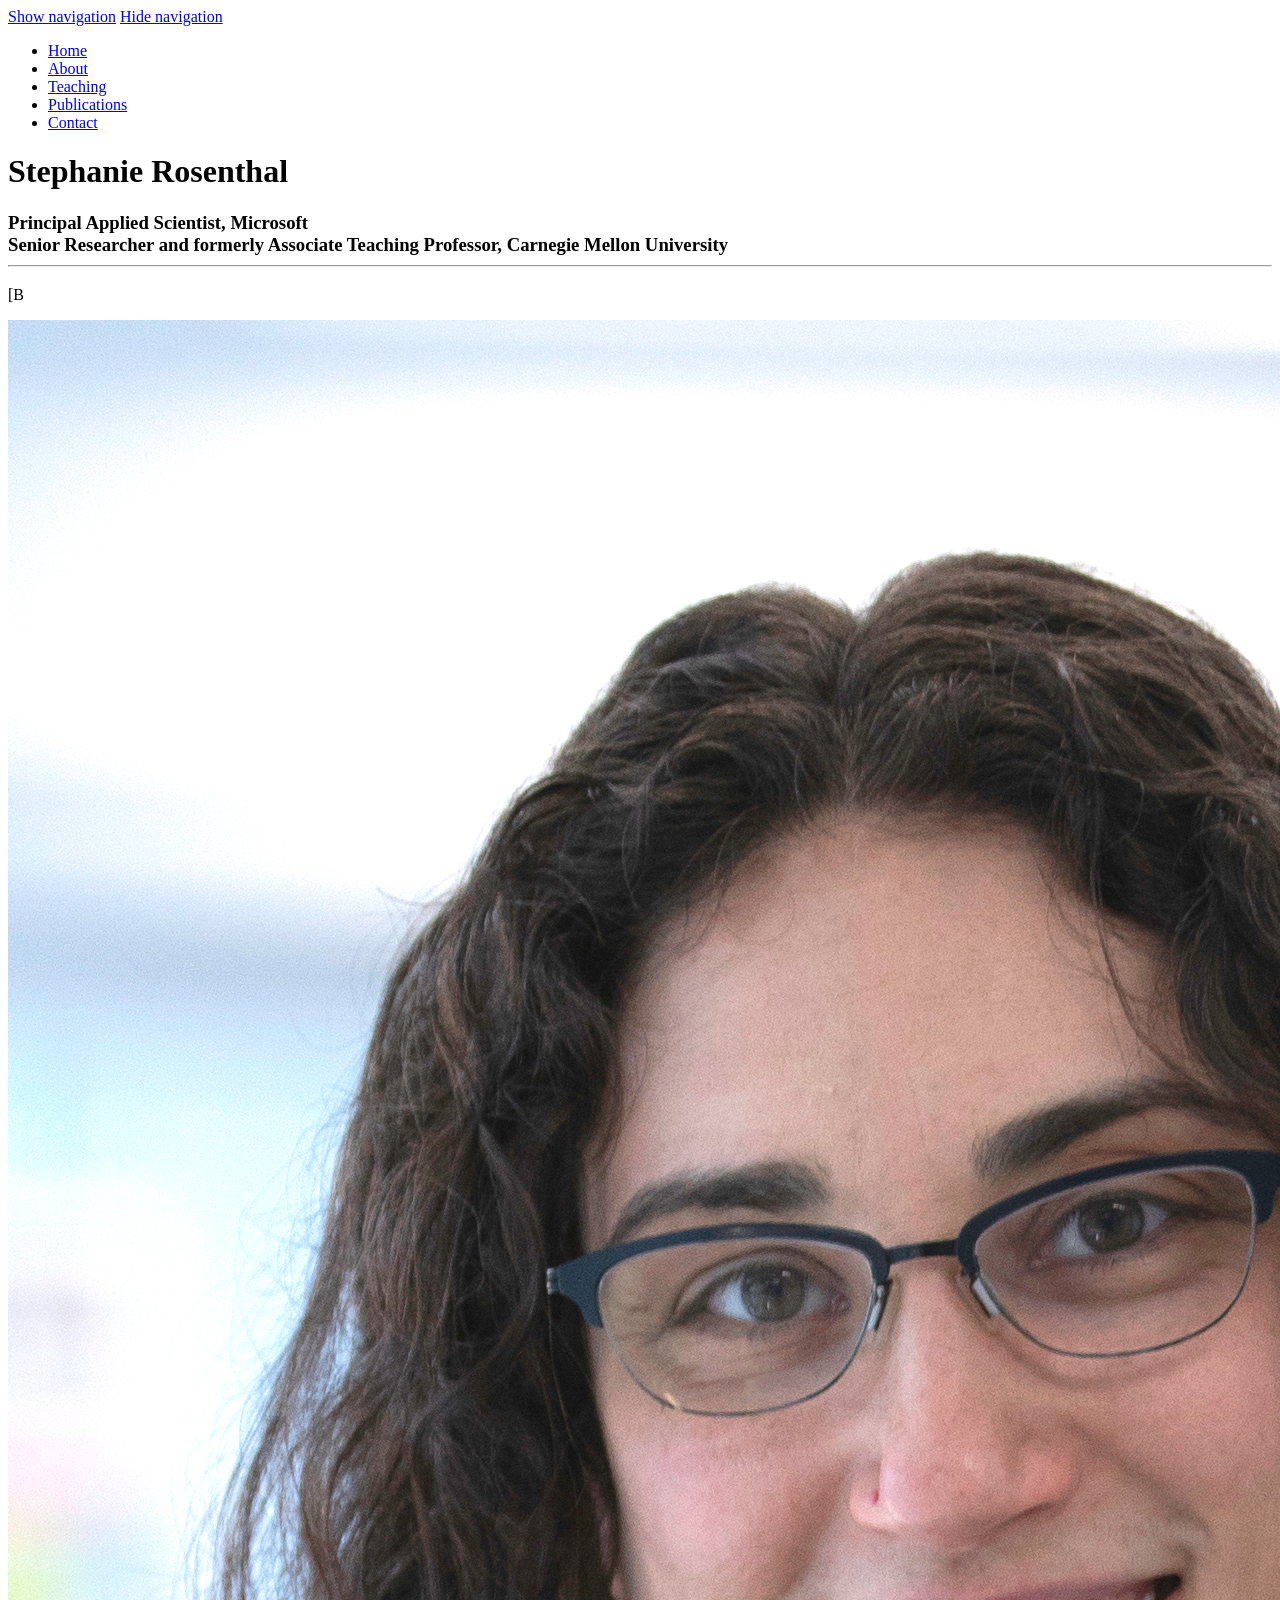
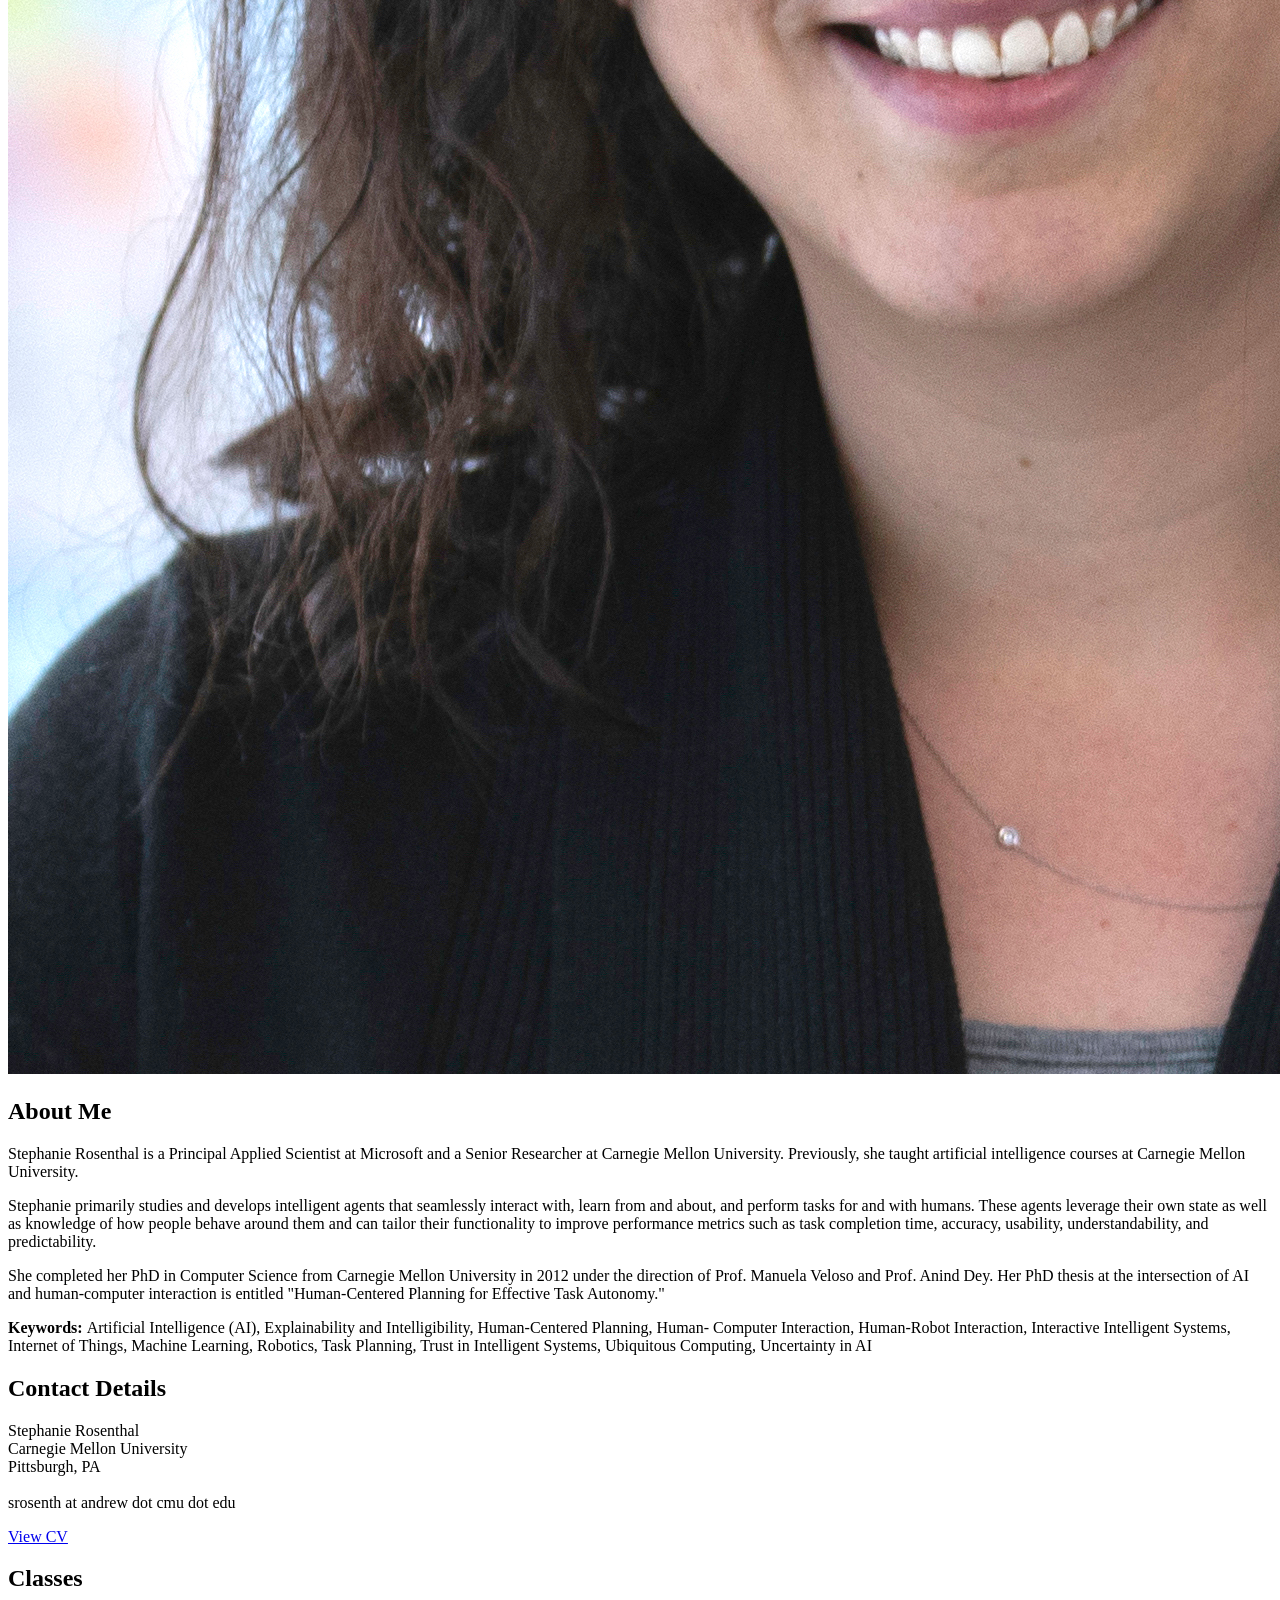
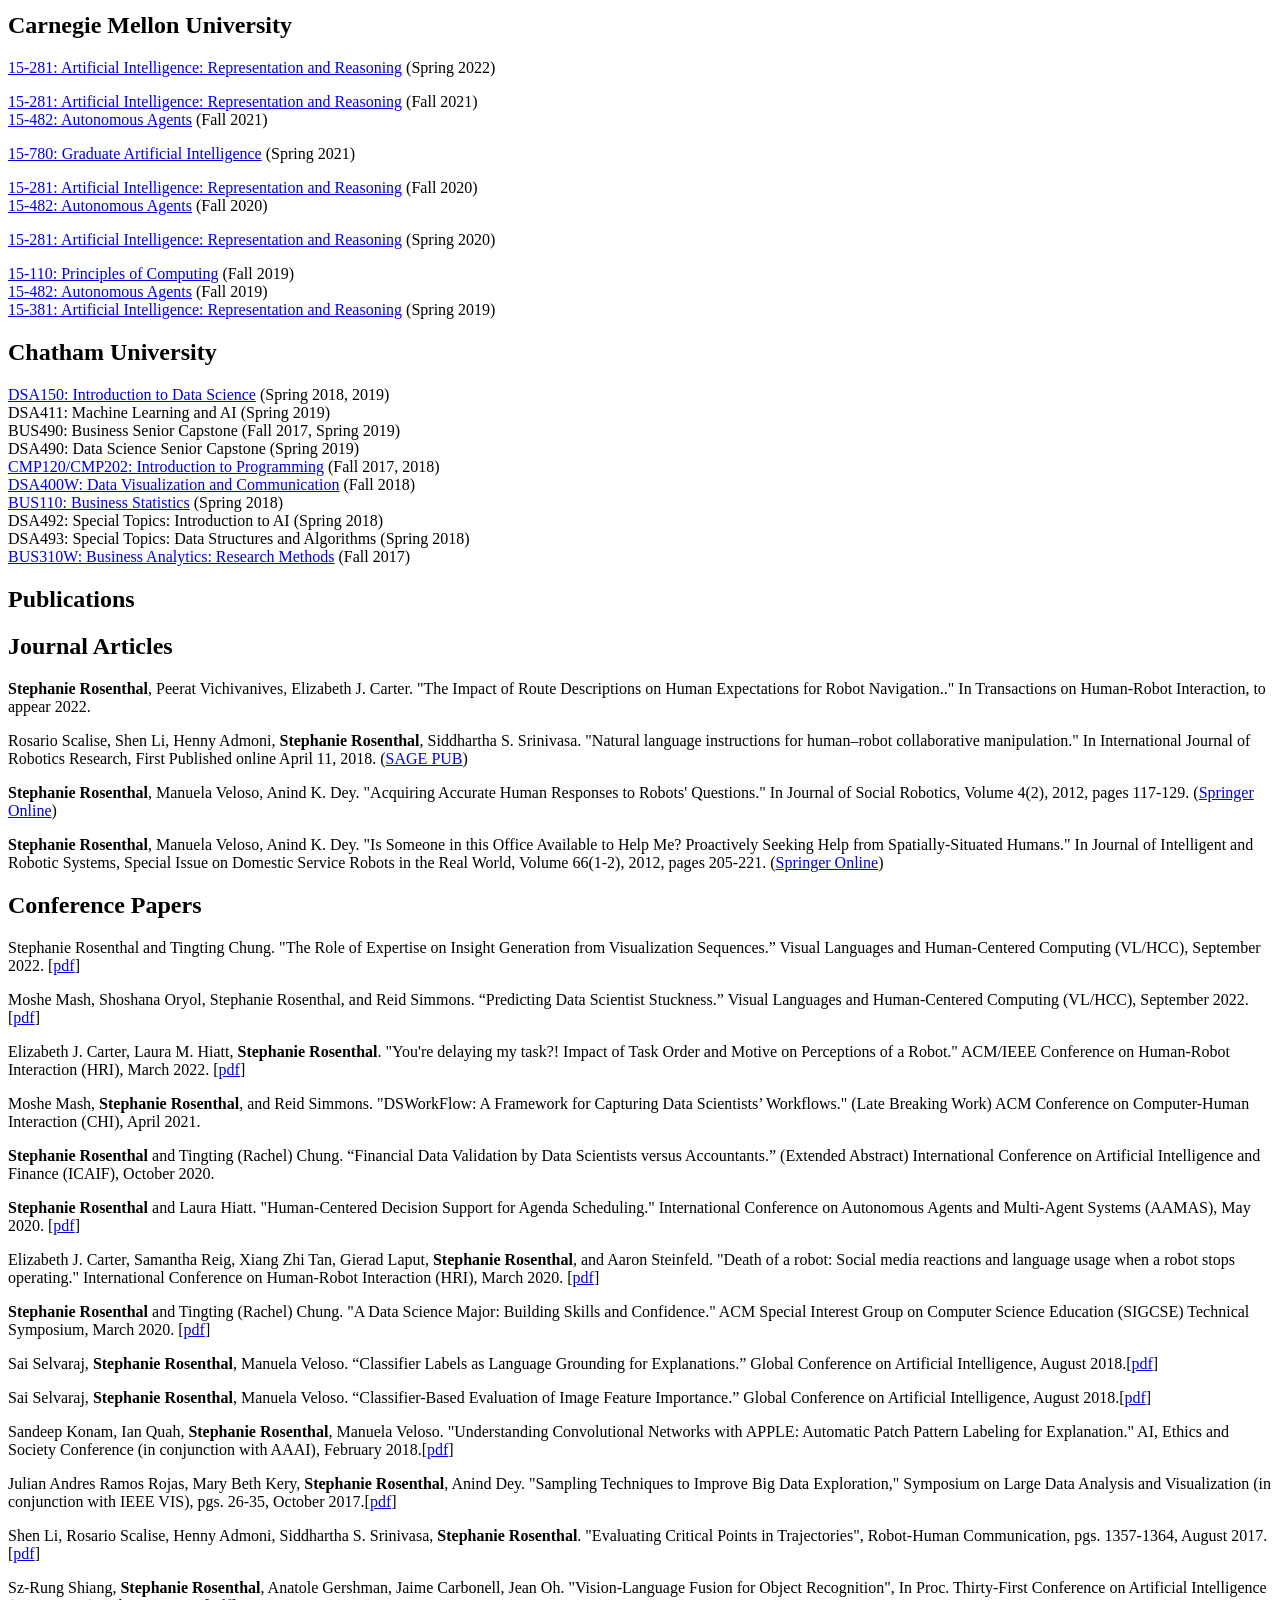
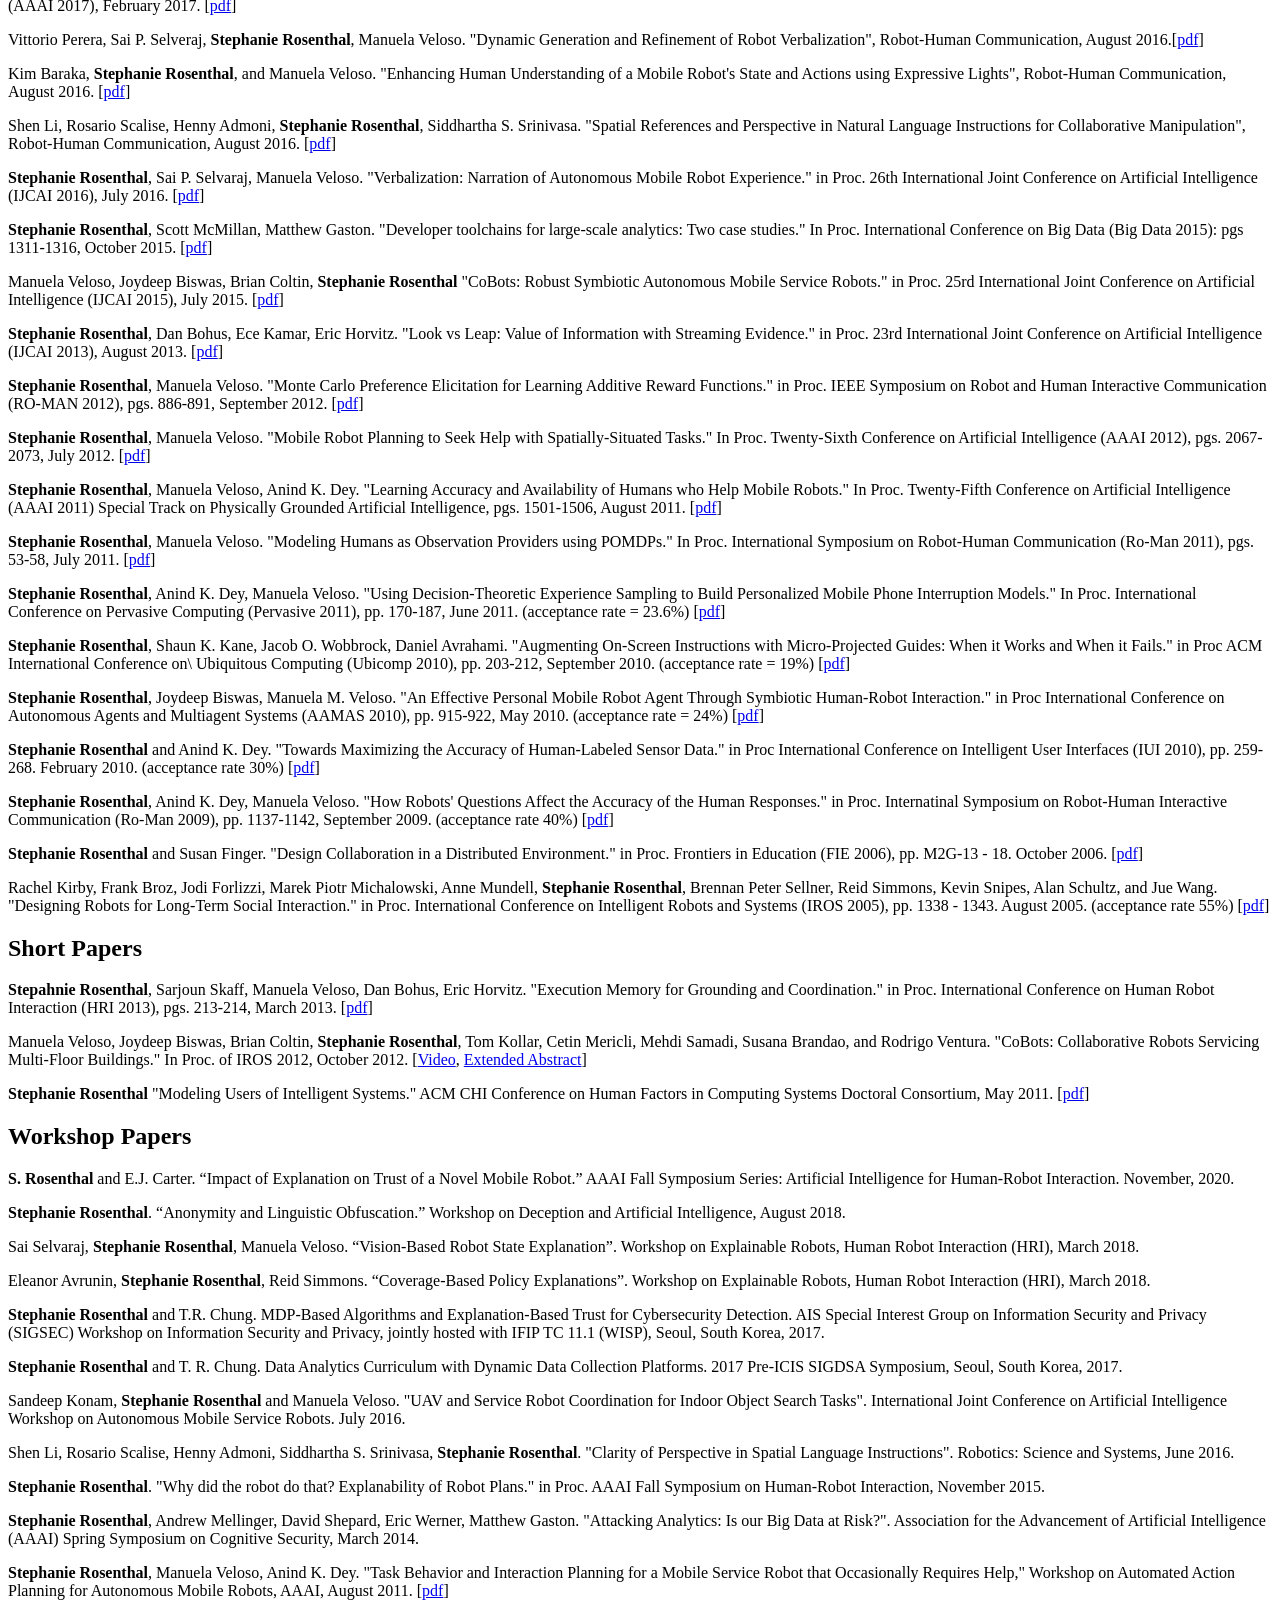
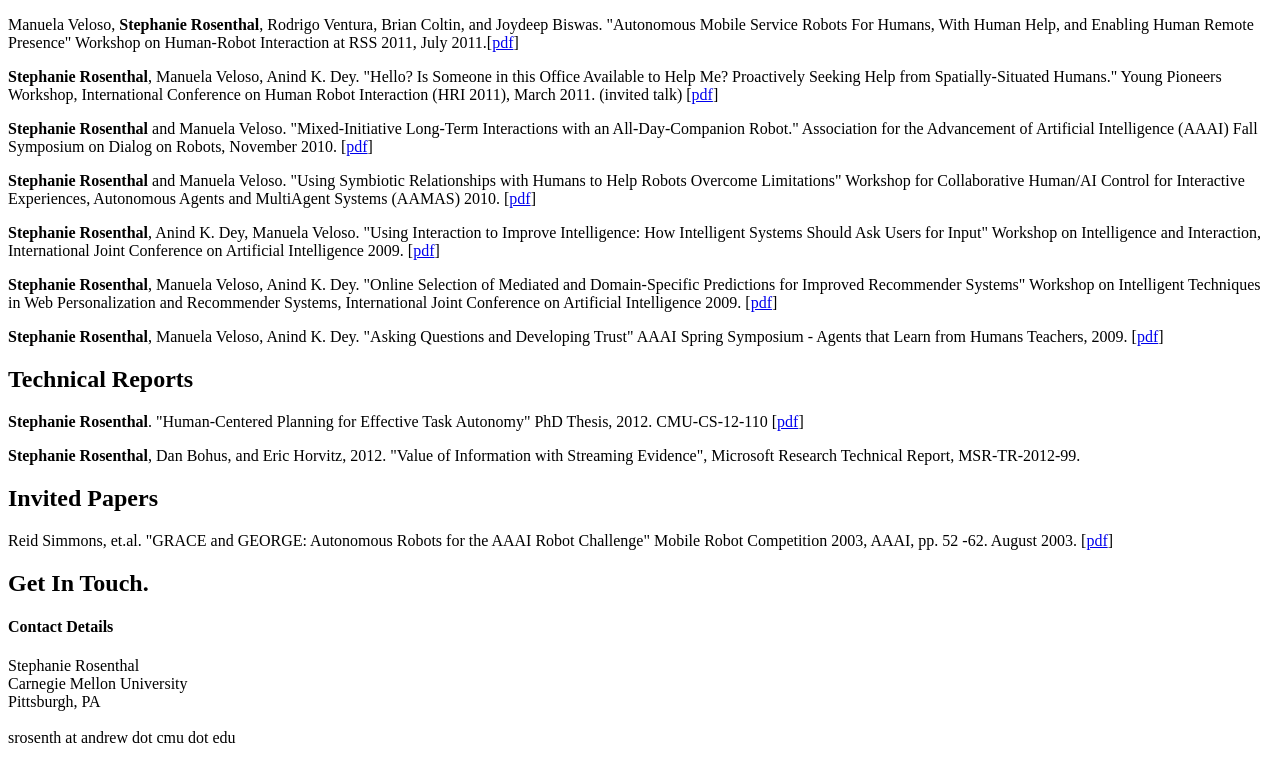
==== index.html @ 34a3c205 "adding basic website" ====
<!DOCTYPE html>
<!--[if lt IE 8 ]><html class="no-js ie ie7" lang="en"> <![endif]-->
<!--[if IE 8 ]><html class="no-js ie ie8" lang="en"> <![endif]-->
<!--[if (gte IE 8)|!(IE)]><!--><html class="no-js" lang="en"> <!--<![endif]-->
<head>

   <!--- Basic Page Needs
   ================================================== -->
   <meta charset="utf-8">
	<title>Stephanie Rosenthal</title>
	<meta name="description" content="">
	<meta name="author" content="">

   <!-- Mobile Specific Metas
   ================================================== -->
	<meta name="viewport" content="width=device-width, initial-scale=1, maximum-scale=1">

	<!-- CSS
    ================================================== -->
   <link rel="stylesheet" href="css/default.css">
	<link rel="stylesheet" href="css/layout.css">
   <link rel="stylesheet" href="css/media-queries.css">
   <link rel="stylesheet" href="css/magnific-popup.css">

   <!-- Script
   ================================================== -->
	<script src="js/modernizr.js"></script>

   <!-- Favicons
	================================================== -->
	<link rel="shortcut icon" href="favicon.png" >

</head>

<body>

   <!-- Header
   ================================================== -->
   <header id="home">

      <nav id="nav-wrap">

         <a class="mobile-btn" href="#nav-wrap" title="Show navigation">Show navigation</a>
	      <a class="mobile-btn" href="#" title="Hide navigation">Hide navigation</a>

         <ul id="nav" class="nav">
            <li class="current"><a class="smoothscroll" href="#home">Home</a></li>
            <li><a class="smoothscroll" href="#about">About</a></li>
	    <li><a class="smoothscroll" href="#teaching">Teaching</a></li>
	         <li><a class="smoothscroll" href="#pubs">Publications</a></li>
            <!--<li><a class="smoothscroll" href="#portfolio">Works</a></li>
            <li><a class="smoothscroll" href="#testimonials">Testimonials</a></li>-->
            <li><a class="smoothscroll" href="#contact">Contact</a></li>
         </ul> <!-- end #nav -->

      </nav> <!-- end #nav-wrap -->

      <div class="row banner">
         <div class="banner-text">
            <h1 class="responsive-headline">Stephanie Rosenthal</h1>
            <h3><span><b>Principal Applied Scientist, Microsoft</br>
		Senior Researcher and formerly Associate Teaching Professor, Carnegie Mellon University</br>
            </span></b><hr />
<!--            <ul class="social">
               <li><a href="#"><i class="fa fa-facebook"></i></a></li>
               <li><a href="#"><i class="fa fa-twitter"></i></a></li>
               <li><a href="#"><i class="fa fa-google-plus"></i></a></li>
               <li><a href="#"><i class="fa fa-linkedin"></i></a></li>
               <li><a href="#"><i class="fa fa-instagram"></i></a></li>
               <li><a href="#"><i class="fa fa-dribbble"></i></a></li>
               <li><a href="#"><i class="fa fa-skype"></i></a></li>
            </ul>-->
         </div>
[B      </div>

      <p class="scrolldown">
         <a class="smoothscroll" href="#about"><i class="icon-down-circle"></i></a>
      </p>

   </header> <!-- Header End -->


   <!-- About Section
   ================================================== -->
   <section id="about">

      <div class="row">

         <div class="three columns">

            <img class="profile-pic"  src="images/rosenthal.jpg" alt="" />

         </div>

         <div class="nine columns main-col">

            <h2>About Me</h2>
<p>
Stephanie Rosenthal is a Principal Applied Scientist at Microsoft and a Senior Researcher at Carnegie Mellon University. Previously, she taught artificial intelligence courses at Carnegie Mellon University.
</p>
<p>Stephanie primarily studies and develops intelligent agents that seamlessly interact with, learn from and about, and perform tasks for and with humans. These agents leverage their own state as well as knowledge of how people behave around them and can tailor their functionality to improve performance metrics such as task completion time, accuracy, usability, understandability, and predictability.</p>
<p>
She completed her PhD in Computer Science from Carnegie Mellon University in 2012 under the direction of Prof. Manuela Veloso and Prof. Anind Dey. Her PhD thesis at the intersection of AI and human-computer interaction is entitled "Human-Centered Planning for Effective Task Autonomy."
</p>
<p>
<b>Keywords: </b>Artificial Intelligence (AI), Explainability and Intelligibility, Human-Centered Planning, Human- Computer Interaction, Human-Robot Interaction, Interactive Intelligent Systems, Internet of Things, Machine Learning, Robotics, Task Planning, Trust in Intelligent Systems, Ubiquitous Computing, Uncertainty in AI
</p>

            <div class="row">

               <div class="columns contact-details">

                  <h2>Contact Details</h2>
                  <p class="address">
						   <span>Stephanie Rosenthal</span><br>
						   <span>Carnegie Mellon University<br>
						     <!--Falk 116C<br> -->   
						     Pittsburgh, PA<br>
                     </span><br>
						   <!--<span>(123)456-7890</span><br>-->
                     <span>srosenth at andrew dot cmu dot edu</span>
					   </p>

               </div>

               <div class="columns download">
                  <p>
                     <a href="papers/RosenthalCV2022.pdf" class="button">View CV</a>
                  </p>
               </div>

            </div> <!-- end row -->

         </div> <!-- end .main-col -->

      </div>

   </section> <!-- About Section End-->


   <!-- Teaching Section
   ================================================== -->
   <section id="teaching">

      <!-- Classes
      ----------------------------------------------- -->
      <div class="row teaching">

         <div class="twelve columns header-col">
            <h1><span>Classes</span></h1>
         </div>

         <div class="three columns header-col">
            <h1>Carnegie Mellon University</h1>
         </div>

        <div class="nine columns main-col">

            <div class="row item">

               <div class="twelve columns">
<p><a href="http://www.cs.cmu.edu/~15281-s22">15-281: Artificial Intelligence: Representation and Reasoning</a> (Spring 2022)
<br>
<p><a href="http://www.cs.cmu.edu/~15281-f21">15-281: Artificial Intelligence: Representation and Reasoning</a> (Fall 2021)
		  <br/><a href="http://www.cs.cmu.edu/~15482-f21">15-482: Autonomous Agents</a> (Fall 2021)<br>
		 <p><a href="http://www.cs.cmu.edu/~15780">15-780: Graduate Artificial Intelligence</a> (Spring 2021)
		 <p><a href="http://www.cs.cmu.edu/~15281-f20">15-281: Artificial Intelligence: Representation and Reasoning</a> (Fall 2020)
		  <br/><a href="http://www.cs.cmu.edu/~15482-f20">15-482: Autonomous Agents</a> (Fall 2020)
		 <p><a href="http://www.cs.cmu.edu/~15281-s20">15-281: Artificial Intelligence: Representation and Reasoning</a> (Spring 2020)
<br><p><a href="http://www.cs.cmu.edu/~15110-f19">15-110: Principles of Computing</a> (Fall 2019)
		  <br/><a href="http://www.cs.cmu.edu/~15482-f19">15-482: Autonomous Agents</a> (Fall 2019)
		  <br/><a href="http://www.cs.cmu.edu/~15381-s19">15-381: Artificial Intelligence: Representation and Reasoning</a> (Spring 2019)
               </div>

            </div> <!-- item end -->

         </div> <!-- main-col end -->

	<div class="three columns header-col">
            <h1>Chatham University</h1>
         </div>

        <div class="nine columns main-col">

            <div class="row item">

               <div class="twelve columns">

		 <p>
		   <a href="old_classes/dsa150-s18.html">DSA150: Introduction to Data Science</a> (Spring 2018, 2019)
		  <br/>DSA411: Machine Learning and AI (Spring 2019)
		  <br/>BUS490: Business Senior Capstone (Fall 2017, Spring 2019)
		  <br/>DSA490: Data Science Senior Capstone (Spring 2019)
		  <br><a href="cmp120.html">CMP120/CMP202: Introduction to Programming</a> (Fall 2017, 2018)
		  <br/><a href="dsa400w.html">DSA400W: Data Visualization and Communication</a> (Fall 2018)
		  <br/><a href="old_classes/bus110-s18.html">BUS110: Business Statistics</a> (Spring 2018)
		  <br/>DSA492: Special Topics: Introduction to AI (Spring 2018)
		  <br/>DSA493: Special Topics: Data Structures and Algorithms (Spring 2018)
		  <br/><a href="old_classes/bus310w_f17.html">BUS310W: Business Analytics: Research Methods</a> (Fall 2017)
               </div>

            </div> <!-- item end -->

         </div> <!-- main-col end -->

      </div> <!-- End Teaching -->

   </section> <!-- Teaching Section End-->



   <!-- Resume Section
   ================================================== -->
   <section id="pubs">
     
     <div class="row">
                <div class="three columns header-col">
            <h1><span>Publications</span></h1>
         </div>

       </div>


      <!-- Journals
      ----------------------------------------------- -->
      <div class="row journal">

         <div class="three columns header-col">
            <h1>Journal Articles</h1>
         </div>

        <div class="nine columns main-col">

            <div class="row item">

               <div class="twelve columns">
		 <p><b>Stephanie Rosenthal</b>, Peerat Vichivanives, Elizabeth J. Carter. "The Impact of Route Descriptions on Human Expectations for Robot Navigation.." In Transactions on Human-Robot Interaction, to appear 2022. </p>
		 <p>Rosario Scalise, Shen Li, Henny Admoni, <b>Stephanie Rosenthal</b>, Siddhartha S. Srinivasa. "Natural language instructions for human–robot collaborative manipulation." In International Journal of Robotics Research, First Published online April 11, 2018. (<a href="http://journals.sagepub.com/doi/pdf/10.1177/0278364918760992">SAGE PUB</a>) </p>

		 <p><b>Stephanie Rosenthal</b>, Manuela Veloso, Anind K. Dey. "Acquiring Accurate Human Responses to Robots' Questions." In Journal of Social Robotics, Volume 4(2), 2012, pages 117-129. (<a href="http://www.springerlink.com/content/m4745mp121k46667/">Springer Online</a>) </p>

<p><b>Stephanie Rosenthal</b>, Manuela Veloso, Anind K. Dey. "Is Someone in this Office Available to Help Me? Proactively Seeking Help from Spatially-Situated Humans." In Journal of Intelligent and Robotic Systems, Special Issue on Domestic Service Robots in the Real World, Volume 66(1-2), 2012, pages 205-221. (<a href="http://www.springerlink.com/content/f0583275683q8602/">Springer Online</a>) </p>

               </div>

            </div> <!-- item end -->

         </div> <!-- main-col end -->

      </div> <!-- End Journal -->


      <!-- Conference
      ----------------------------------------------- -->
      <div class="row conference">

         <div class="three columns header-col">
            <h1>Conference Papers</h1>
         </div>

        <div class="nine columns main-col">

            <div class="row item">

               <div class="twelve columns">
<p>Stephanie Rosenthal and Tingting Chung. "The Role of Expertise on Insight Generation from Visualization Sequences.” Visual Languages and Human-Centered Computing (VL/HCC), September 2022. [<a href="papers/RosenthalChung_VLHCC2022.pdf">pdf</a>]</p>
<p>Moshe Mash, Shoshana Oryol, Stephanie Rosenthal, and Reid Simmons. “Predicting Data Scientist Stuckness.” Visual Languages and Human-Centered Computing (VL/HCC), September 2022. [<a href="papers/MashRosenthalSimmons_VLHCC2022.pdf">pdf</a>]</p>
<p>Elizabeth J. Carter, Laura M. Hiatt, <b>Stephanie Rosenthal</b>. "You're delaying my task?! Impact of Task Order and Motive on Perceptions of a Robot." ACM/IEEE Conference on Human-Robot Interaction (HRI), March 2022. [<a href="papers/CarterHiattRosenthalHRI2022.pdf">pdf</a>]</p>
<p>Moshe Mash, <b>Stephanie Rosenthal</b>, and Reid Simmons. "DSWorkFlow: A Framework for Capturing Data Scientists’ Workflows." (Late Breaking Work) ACM Conference on Computer-Human Interaction (CHI), April 2021.</p>
<p><b>Stephanie Rosenthal</b> and Tingting (Rachel) Chung. “Financial Data Validation by Data Scientists versus Accountants.” (Extended Abstract) International Conference on Artificial Intelligence and Finance (ICAIF), October 2020.</p>
<p><b>Stephanie Rosenthal</b> and Laura Hiatt. "Human-Centered Decision Support for Agenda Scheduling." International Conference on Autonomous Agents and Multi-Agent Systems (AAMAS), May 2020. [<a href="papers/RosenthalHiatt_AAMAS2020.pdf">pdf</a>]</p>
<p>Elizabeth J. Carter, Samantha Reig, Xiang Zhi Tan, Gierad Laput, <b>Stephanie Rosenthal</b>, and Aaron Steinfeld. "Death of a robot: Social media reactions and language usage when a robot stops operating." International Conference on Human-Robot Interaction (HRI), March 2020. [<a href="papers/CarterRosenthal_HRI2020.pdf">pdf</a>]</p>
<p><b>Stephanie Rosenthal</b> and Tingting (Rachel) Chung. "A Data Science Major: Building Skills and Confidence." ACM Special Interest Group on Computer Science Education (SIGCSE) Technical Symposium, March 2020. [<a href="papers/RosenthalChung_SIGCSE2020.pdf">pdf</a>] </p>
<p>Sai Selvaraj, <b>Stephanie Rosenthal</b>, Manuela Veloso. “Classifier Labels as Language Grounding for Explanations.” Global Conference on Artificial Intelligence, August 2018.[<a href="papers/RosenthalSelvaraj_GCAI18b.pdf">pdf</a>]</p>
<p>Sai Selvaraj, <b>Stephanie Rosenthal</b>, Manuela Veloso. “Classifier-Based Evaluation of Image Feature Importance.” Global Conference on Artificial Intelligence, August 2018.[<a href="papers/RosenthalSelvaraj_GCAI18a.pdf">pdf</a>]</p>
<p>Sandeep Konam, Ian Quah, <b>Stephanie Rosenthal</b>, Manuela Veloso. "Understanding Convolutional Networks with APPLE: Automatic Patch Pattern Labeling for Explanation." AI, Ethics and Society Conference (in conjunction with AAAI), February 2018.[<a href="papers/RosenthalKonam_AIES18.pdf">pdf</a>]</p>
<p>Julian Andres Ramos Rojas, Mary Beth Kery, <b>Stephanie Rosenthal</b>, Anind Dey. "Sampling Techniques to Improve Big Data Exploration," Symposium on Large Data Analysis and Visualization (in conjunction with IEEE VIS), pgs. 26-35, October 2017.[<a href="papers/RosenthalRojas_LDAV17.pdf">pdf</a>]</p> 
<p>Shen Li, Rosario Scalise, Henny Admoni, Siddhartha S. Srinivasa, <b>Stephanie Rosenthal</b>. "Evaluating Critical Points in Trajectories", Robot-Human Communication, pgs. 1357-1364, August 2017. [<a href="papers/RosenthalLi_ROMAN17.pdf">pdf</a>]</p>
<p>Sz-Rung Shiang, <b>Stephanie Rosenthal</b>, Anatole Gershman, Jaime Carbonell, Jean Oh. "Vision-Language Fusion for Object Recognition", In Proc. Thirty-First Conference on Artificial Intelligence (AAAI 2017), February 2017. [<a href="papers/Rosenthal_AAAI17.pdf">pdf</a>]</p>
<p  >Vittorio Perera, Sai P. Selveraj, <b>Stephanie Rosenthal</b>, Manuela Veloso. "Dynamic Generation and Refinement of Robot Verbalization", Robot-Human Communication, August 2016.[<a href="papers/RosenthalPerera_ROMAN16.pdf">pdf</a>]</p>
<p  >Kim Baraka, <b>Stephanie Rosenthal</b>, and Manuela Veloso. "Enhancing Human Understanding of a Mobile Robot's State and Actions using Expressive Lights", Robot-Human Communication, August 2016. [<a href="papers/RosenthalBaraka_ROMAN16.pdf">pdf</a>]</p>
<p  >Shen Li, Rosario Scalise, Henny Admoni, <b>Stephanie Rosenthal</b>, Siddhartha S. Srinivasa. "Spatial References and Perspective in Natural Language Instructions for Collaborative Manipulation", Robot-Human Communication, August 2016. [<a href="RosenthalLi_ROMAN16.pdf">pdf</a>]</p>
<p  ><b>Stephanie Rosenthal</b>, Sai P. Selvaraj, Manuela Veloso. "Verbalization: Narration of Autonomous Mobile Robot Experience." in Proc. 26th International Joint Conference on Artificial Intelligence (IJCAI 2016), July 2016. [<a href="http://www.ijcai.org/Proceedings/16/Papers/127.pdf">pdf</a>]</p>
<p  ><b>Stephanie Rosenthal</b>, Scott McMillan, Matthew Gaston. "Developer toolchains for large-scale analytics: Two case studies." In Proc. International Conference on Big Data (Big Data 2015): pgs 1311-1316, October 2015. [<a href="http://ieeexplore.ieee.org/abstract/document/7363887/">pdf</a>]</p>
<p  >Manuela Veloso, Joydeep Biswas, Brian Coltin, <b>Stephanie Rosenthal</b> "CoBots: Robust Symbiotic Autonomous Mobile Service Robots." in Proc. 25rd International Joint Conference on Artificial Intelligence (IJCAI 2015), July 2015. [<a href="http://dl.acm.org/citation.cfm?id=2832901">pdf</a>]</p>
<p  ><b>Stephanie Rosenthal</b>, Dan Bohus, Ece Kamar, Eric Horvitz. "Look vs Leap: Value of Information with Streaming Evidence." in Proc. 23rd International Joint Conference on Artificial Intelligence (IJCAI 2013), August 2013. [<a href="papers/Rosenthal_IJCAI13.pdf">pdf</a>]</p>
<p  ><b>Stephanie Rosenthal</b>, Manuela Veloso. "Monte Carlo Preference Elicitation for Learning Additive Reward Functions." in Proc. IEEE Symposium on Robot and Human Interactive Communication (RO-MAN 2012), pgs. 886-891, September 2012. [<a href="papers/Rosenthal_ROMAN12.pdf">pdf</a>]</p>
<p  ><b>Stephanie Rosenthal</b>, Manuela Veloso. "Mobile Robot Planning to Seek Help with Spatially-Situated Tasks." In Proc. Twenty-Sixth Conference on Artificial Intelligence (AAAI 2012), pgs. 2067-2073, July 2012. [<a href="papers/Rosenthal_AAAI12.pdf">pdf</a>]</p>
<p  ><b>Stephanie Rosenthal</b>, Manuela Veloso, Anind K. Dey. "Learning Accuracy and Availability of Humans who Help Mobile Robots." In Proc. Twenty-Fifth Conference on Artificial Intelligence (AAAI 2011) Special Track on Physically Grounded Artificial Intelligence, pgs. 1501-1506, August 2011. [<a
href="papers/Rosenthal_AAAI11.pdf">pdf</a>]</p>
<p  > <b>Stephanie Rosenthal</b>, Manuela Veloso. "Modeling Humans as Observation Providers using POMDPs." In Proc. International Symposium on Robot-Human Communication (Ro-Man 2011), pgs. 53-58, July 2011. [<a href="papers/Rosenthal_ROMAN11.pdf">pdf</a>]</p>
<p  ><b>Stephanie Rosenthal</b>, Anind K. Dey, Manuela Veloso. "Using Decision-Theoretic Experience Sampling to Build Personalized Mobile Phone Interruption Models." In Proc. International Conference on Pervasive Computing (Pervasive 2011), pp. 170-187, June 2011. (acceptance rate = 23.6%) [<a href="papers/Rosenthal_Pervasive11.pdf">pdf</a>]</p>
<p  ><b>Stephanie Rosenthal</b>, Shaun K. Kane, Jacob O. Wobbrock, Daniel Avrahami. "Augmenting On-Screen Instructions with Micro-Projected Guides: When it Works and When it Fails." in Proc ACM International Conference on\
 Ubiquitous Computing (Ubicomp 2010), pp. 203-212, September 2010. (acceptance rate = 19%) [<a href="papers/Rosenthal_Ubicomp10.pdf">pdf</a>]
<p  ><b>Stephanie Rosenthal</b>, Joydeep Biswas, Manuela M. Veloso. "An Effective Personal Mobile Robot Agent Through Symbiotic Human-Robot Interaction." in Proc International Conference on Autonomous Agents and Multiagent Systems (AAMAS 2010), pp. 915-922, May 2010. (acceptance rate = 24%) [<a href="papers/Rosenthal_AAMAS2010.pdf">pdf</a>]
<p  ><b>Stephanie Rosenthal</b> and Anind K. Dey. "Towards Maximizing the Accuracy of Human-Labeled Sensor Data." in Proc International Conference on Intelligent User Interfaces (IUI 2010), pp. 259-268. February 2010. (acceptance rate 30%) [<a href="papers/Rosenthal_IUI10.pdf">pdf</a>]
<p  ><b>Stephanie Rosenthal</b>, Anind K. Dey, Manuela Veloso. "How Robots' Questions Affect the Accuracy of the Human Responses." in Proc. Internatinal Symposium on Robot-Human Interactive Communication (Ro-Man 2009), pp. 1137-1142, September 2009. (acceptance rate 40%) [<a href="papers/Rosenthal_RoMan09.pdf">pdf</a>] <p>
<p  ><b>Stephanie Rosenthal</b> and Susan Finger. "Design Collaboration in a Distributed Environment." in Proc. Frontiers in Education (FIE 2006), pp. M2G-13 - 18. October 2006. [<a href="papers/Rosenthal_FIE06.pdf">pdf</a>] <p>
<p  >Rachel Kirby, Frank Broz, Jodi Forlizzi, Marek Piotr Michalowski, Anne Mundell, <b>Stephanie Rosenthal</b>, Brennan Peter Sellner, Reid Simmons, Kevin Snipes, Alan Schultz, and Jue Wang. "Designing Robots for Long-Term Social Interaction." in Proc. International Conference on Intelligent Robots and Systems (IROS 2005), pp. 1338 - 1343. August 2005. (acceptance rate 55%) [<a href="papers/Gockley_IROS05.pdf">pdf</a>]</p>
               </div>

            </div> <!-- item end -->

         </div> <!-- main-col end -->

      </div> <!-- End Conference -->

      <!-- Short
      ----------------------------------------------- -->
      <div class="row short">

         <div class="three columns header-col">
            <h1>Short Papers</h1>
         </div>

        <div class="nine columns main-col">

            <div class="row item">

               <div class="twelve columns">

<p  ><b>Stepahnie Rosenthal</b>, Sarjoun Skaff, Manuela Veloso, Dan Bohus, Eric Horvitz. "Execution Memory for Grounding and Coordination." in Proc. International Conference on Human Robot Interaction (HRI 2013), pgs. 213-214, March 2013. [<a href="papers/Rosenthal_HRI13.pdf">pdf</a>]</p>
<p  >Manuela Veloso, Joydeep Biswas, Brian Coltin, <b>Stephanie Rosenthal</b>, Tom Kollar, Cetin Mericli, Mehdi Samadi, Susana Brandao, and Rodrigo Ventura. "CoBots: Collaborative Robots Servicing Multi-Floor Buildings." In Proc. of IROS 2012, October 2012. [<a href="papers/IROS12_1938_VJ_fi.mp4">Video</a>, <a href="papers/12irosvideo-VelosoEtAl.pdf">Extended Abstract</a>]</p>
<p><b>Stephanie Rosenthal</b> "Modeling Users of Intelligent Systems." ACM CHI Conference on Human Factors in Computing Systems Doctoral Consortium, May 2011. [<a href="papers/Rosenthal_CHIDC11.pdf">pdf</a>]</p>


               </div>

            </div> <!-- item end -->

         </div> <!-- main-col end -->

      </div> <!-- End Short -->

      <!-- Workshop
      ----------------------------------------------- -->
      <div class="row workshop">

         <div class="three columns header-col">
            <h1>Workshop Papers</h1>
         </div>

        <div class="nine columns main-col">

            <div class="row item">

               <div class="twelve columns">
<p><b>S. Rosenthal</b> and E.J. Carter. “Impact of Explanation on Trust of a Novel Mobile Robot.” AAAI Fall Symposium Series: Artificial Intelligence for Human-Robot Interaction. November, 2020.</p>
<p><b>Stephanie Rosenthal</b>. “Anonymity and Linguistic Obfuscation.” Workshop on Deception and Artificial Intelligence, August 2018.</p>
<p> Sai Selvaraj, <b>Stephanie Rosenthal</b>, Manuela Veloso. “Vision-Based Robot State Explanation”. Workshop on Explainable Robots, Human Robot Interaction (HRI), March 2018.</p>
<p>Eleanor Avrunin, <b>Stephanie Rosenthal</b>, Reid Simmons. “Coverage-Based Policy Explanations”. Workshop on Explainable Robots, Human Robot Interaction (HRI), March 2018.</p>
<p><b>Stephanie Rosenthal</b> and T.R. Chung. MDP-Based Algorithms and Explanation-Based Trust for Cybersecurity Detection. AIS Special Interest Group on Information Security and Privacy (SIGSEC) Workshop on Information Security and Privacy, jointly hosted with IFIP TC 11.1 (WISP), Seoul, South Korea, 2017.</p>
<p><b>Stephanie Rosenthal</b> and T. R. Chung. Data Analytics Curriculum with Dynamic Data Collection Platforms. 2017 Pre-ICIS SIGDSA Symposium, Seoul, South Korea, 2017.</p>
<p  >Sandeep Konam, <b>Stephanie Rosenthal</b> and Manuela Veloso. "UAV and Service Robot Coordination for Indoor Object Search Tasks". International Joint Conference on Artificial Intelligence Workshop on Autonomous Mobile Service Robots. July 2016.</p>
<p  >Shen Li, Rosario Scalise, Henny Admoni, Siddhartha S. Srinivasa, <b>Stephanie Rosenthal</b>. "Clarity of Perspective in Spatial Language Instructions". Robotics: Science and Systems, June 2016.</p>
<p  ><b>Stephanie Rosenthal</b>. "Why did the robot do that? Explanability of Robot Plans." in Proc. AAAI Fall Symposium on Human-Robot Interaction, November 2015. </p>
<p  > <b>Stephanie Rosenthal</b>, Andrew Mellinger, David Shepard, Eric Werner, Matthew Gaston. "Attacking Analytics: Is our Big Data at Risk?". Association for the Advancement of Artificial Intelligence (AAAI) Spring Symposium on Cognitive Security, March 2014.</p>
<p  > <b>Stephanie Rosenthal</b>, Manuela Veloso, Anind K. Dey. "Task Behavior and Interaction Planning for a Mobile Service Robot that Occasionally Requires Help," Workshop on Automated Action Planning for Autonomous Mobile Robots, AAAI, August 2011. [<a href="papers/Rosenthal_AAPAMR11.pdf">pdf</a>]</p>
<p  >Manuela Veloso, <b>Stephanie Rosenthal</b>, Rodrigo Ventura, Brian Coltin, and Joydeep Biswas. "Autonomous Mobile Service Robots For Humans, With Human Help, and Enabling Human Remote Presence" Workshop on Human-Robot Interaction at RSS 2011, July 2011.[<a href="papers/Veloso_RSS2011.pdf">pdf</a>]</p>
<p  ><b>Stephanie Rosenthal</b>, Manuela Veloso, Anind K. Dey. "Hello? Is Someone in this Office Available to Help Me? Proactively Seeking Help from Spatially-Situated Humans." Young Pioneers Workshop, International Conference on Human Robot Interaction (HRI 2011), March 2011. (invited talk) [<a href="papers/Rosenthal_HRIYP11.pdf">pdf</a>] </p>
<p  ><b>Stephanie Rosenthal</b> and Manuela Veloso. "Mixed-Initiative Long-Term Interactions with an All-Day-Companion Robot." Association for the Advancement of Artificial Intelligence (AAAI) Fall Symposium on Dialog on Robots, November 2010. [<a href="papers/Rosenthal_Dialog10.pdf">pdf</a>]</p>
<p  ><b>Stephanie Rosenthal</b> and Manuela Veloso. "Using Symbiotic Relationships with Humans to Help Robots Overcome Limitations" Workshop for Collaborative Human/AI Control for Interactive Experiences, Autonomous Agents and MultiAgent Systems (AAMAS) 2010. [<a href="papers/Rosenthal-CHACIE10.pdf">pdf</a>]</p>
<p  ><b>Stephanie Rosenthal</b>, Anind K. Dey, Manuela Veloso. "Using Interaction to Improve Intelligence: How Intelligent Systems Should Ask Users for Input" Workshop on Intelligence and Interaction, International Joint Conference on Artificial Intelligence 2009. [<a href="papers/Rosenthal-IntellAndInteract09.pdf">pdf</a>]</p>
<p  ><b>Stephanie Rosenthal</b>, Manuela Veloso, Anind K. Dey. "Online Selection of Mediated and Domain-Specific Predictions for Improved Recommender Systems" Workshop on Intelligent Techniques in Web Personalization and Recommender Systems, International Joint Conference on Artificial Intelligence 2009. [<a href="papers/Rosenthal_RecSys09.pdf">pdf</a>]</p>
<p  ><b>Stephanie Rosenthal</b>, Manuela Veloso, Anind K. Dey. "Asking Questions and Developing Trust" AAAI Spring Symposium - Agents that Learn from Humans Teachers, 2009. [<a href="papers/SS01-Rosenthal09.pdf">pdf</a>]</p>


               </div>

            </div> <!-- item end -->

         </div> <!-- main-col end -->

      </div> <!-- End Workshop -->
      <!-- Tech Reports
      ----------------------------------------------- -->
      <div class="row techreport">

         <div class="three columns header-col">
            <h1>Technical Reports</h1>
         </div>

        <div class="nine columns main-col">

            <div class="row item">

               <div class="twelve columns">
		 <p><b>Stephanie Rosenthal</b>. "Human-Centered Planning for Effective Task Autonomy" PhD Thesis, 2012. CMU-CS-12-110 [<a href="http://reports-archive.adm.cs.cmu.edu/anon/2012/CMU-CS-12-110.pdf">pdf</a>]</p>
		 <p><b>Stephanie Rosenthal</b>, Dan Bohus, and Eric Horvitz, 2012. "Value of Information with Streaming Evidence", Microsoft Research Technical Report, MSR-TR-2012-99.</p>

               </div>

            </div> <!-- item end -->

         </div> <!-- main-col end -->

      </div> <!-- End Tech Reports -->
      <!-- Invited Papers
      ----------------------------------------------- -->
      <div class="row invited">

         <div class="three columns header-col">
            <h1>Invited Papers</h1>
         </div>

        <div class="nine columns main-col">

            <div class="row item">

               <div class="twelve columns">
		 <p>Reid Simmons, et.al. "GRACE and GEORGE: Autonomous Robots for the AAAI Robot Challenge" Mobile Robot Competition 2003, AAAI, pp. 52 -62. August 2003. [<a href="papers/Simmons_AAAI03.pdf">pdf</a>] </p>
               </div>

            </div> <!-- item end -->

         </div> <!-- main-col end -->

      </div> <!-- End Invited -->


      <!-- Education
      ----------------------------------------------- -->
      <!--<div class="row education">

         <div class="three columns header-col">
            <h1><span>Education</span></h1>
         </div>
-->
<!--         <div class="nine columns main-col">-->

<!--            <div class="row item">

               <div class="twelve columns">

                  <h3>University of Life</h3>
                  <p class="info">Master in Graphic Design <span>&bull;</span> <em class="date">April 2007</em></p>

                  <p>
                  Lorem ipsum dolor sit amet, consectetuer adipiscing elit. Aenean commodo ligula eget dolor. Aenean massa.
                  Cum sociis natoque penatibus et magnis dis parturient montes, nascetur ridiculus mus. Donec quam felis,
                  ultricies nec, pellentesque eu, pretium quis, sem. Nulla consequat massa quis enim.
                  Donec pede justo, fringilla vel, aliquet nec, vulputate eget, arcu. Nullam dictum felis eu pede mollis pretium.
                  </p>

               </div>

            </div> <!-- item end -->

<!--            <div class="row item">

               <div class="twelve columns">

                  <h3>School of Cool Designers</h3>
                  <p class="info">B.A. Degree in Graphic Design <span>&bull;</span> <em class="date">March 2003</em></p>

                  <p>
                  This is Photoshop's version  of Lorem Ipsum. Proin gravida nibh vel velit auctor aliquet.
                  Aenean sollicitudin, lorem quis bibendum auctor, nisi elit consequat ipsum, nec sagittis sem
                  nibh id elit. Duis sed odio sit amet nibh vulputate cursus a sit amet mauris. Morbi accumsan
                  ipsum velit. Nam nec tellus a odio tincidunt auctor a ornare odio. Sed non  mauris vitae erat
                  </p>

               </div>

            </div> <!-- item end -->

<!--         </div> <!-- main-col end -->

   <!--   </div> <!-- End Education -->


      <!-- Work
      ----------------------------------------------- -->
     <!-- <div class="row work">

         <div class="three columns header-col">
            <h1><span>Work</span></h1>
         </div>

         <div class="nine columns main-col">

            <div class="row item">

               <div class="twelve columns">

                  <h3>Awesome Design Studio</h3>
                  <p class="info">Senior UX Designer <span>&bull;</span> <em class="date">March 2010 - Present</em></p>

                  <p>
                  Lorem ipsum dolor sit amet, consectetuer adipiscing elit. Aenean commodo ligula eget dolor. Aenean massa.
                  Cum sociis natoque penatibus et magnis dis parturient montes, nascetur ridiculus mus. Donec quam felis,
                  ultricies nec, pellentesque eu, pretium quis, sem. Nulla consequat massa quis enim.
                  Donec pede justo, fringilla vel, aliquet nec, vulputate eget, arcu. Nullam dictum felis eu pede mollis pretium.
                  </p>

               </div>

            </div> <!-- item end -->

         <!--   <div class="row item">

               <div class="twelve columns">

                  <h3>Super Cool Studio</h3>
                  <p class="info">UX Designer <span>&bull;</span> <em class="date">March 2007 - February 2010</em></p>

                  <p>
                  This is Photoshop's version  of Lorem Ipsum. Proin gravida nibh vel velit auctor aliquet.
                  Aenean sollicitudin, lorem quis bibendum auctor, nisi elit consequat ipsum, nec sagittis sem
                  nibh id elit. Duis sed odio sit amet nibh vulputate cursus a sit amet mauris. Morbi accumsan
                  ipsum velit. Nam nec tellus a odio tincidunt auctor a ornare odio. Sed non  mauris vitae erat
                  </p>

               </div>

            </div> <!-- item end -->

<!--         </div> <!-- main-col end -->

    <!--  </div> <!-- End Work -->


      <!-- Skills
      ----------------------------------------------- -->
     <!-- <div class="row skill">

         <div class="three columns header-col">
            <h1><span>Skills</span></h1>
         </div>

         <div class="nine columns main-col">

            <p>Sed ut perspiciatis unde omnis iste natus error sit voluptatem accusantium doloremque laudantium, totam rem aperiam,
            eaque ipsa quae ab illo inventore veritatis et quasi architecto beatae vitae dicta sunt explicabo. Nemo enim ipsam
            voluptatem quia voluptas sit aspernatur aut odit aut fugit, sed quia consequuntur magni dolores eos qui ratione
            voluptatem sequi nesciunt.
            </p>

				<div class="bars">

				   <ul class="skills">
					   <li><span class="bar-expand photoshop"></span><em>Photoshop</em></li>
                  <li><span class="bar-expand illustrator"></span><em>Illustrator</em></li>
						<li><span class="bar-expand wordpress"></span><em>Wordpress</em></li>
						<li><span class="bar-expand css"></span><em>CSS</em></li>
						<li><span class="bar-expand html5"></span><em>HTML5</em></li>
                  <li><span class="bar-expand jquery"></span><em>jQuery</em></li>
					</ul>

				</div><!-- end skill-bars -->

	<!--		</div> <!-- main-col end -->

      <!-- </div> <!-- End skills -->

   </section> <!-- Resume Section End-->


   <!-- Portfolio Section
   ================================================== -->
   <!--<section id="portfolio">

      <div class="row">

         <div class="twelve columns collapsed">

            <h1>Check Out Some of My Works.</h1>

            <!-- portfolio-wrapper -->
<!--            <div id="portfolio-wrapper" class="bgrid-quarters s-bgrid-thirds cf">

          	   <div class="columns portfolio-item">
                  <div class="item-wrap">

                     <a href="#modal-01" title="">
                        <img alt="" src="images/portfolio/coffee.jpg">
                        <div class="overlay">
                           <div class="portfolio-item-meta">
          					      <h5>Coffee</h5>
                              <p>Illustrration</p>
          					   </div>
                        </div>
                        <div class="link-icon"><i class="icon-plus"></i></div>
                     </a>

                  </div>
          		</div> <!-- item end -->

<!--               <div class="columns portfolio-item">
                  <div class="item-wrap">

                     <a href="#modal-02" title="">
                        <img alt="" src="images/portfolio/console.jpg">
                        <div class="overlay">
                           <div class="portfolio-item-meta">
          					      <h5>Console</h5>
                              <p>Web Development</p>
          					   </div>
                        </div>
                        <div class="link-icon"><i class="icon-plus"></i></div>
                     </a>

                  </div>
          		</div> <!-- item end -->

<!--               <div class="columns portfolio-item">
                  <div class="item-wrap">

                     <a href="#modal-03" title="">
                        <img alt="" src="images/portfolio/judah.jpg">
                        <div class="overlay">
                           <div class="portfolio-item-meta">
          					      <h5>Judah</h5>
                              <p>Webdesign</p>
          					   </div>
                        </div>
                        <div class="link-icon"><i class="icon-plus"></i></div>
                     </a>

                  </div>
          		</div> <!-- item end -->

  <!--             <div class="columns portfolio-item">
                  <div class="item-wrap">

                     <a href="#modal-04" title="">
                        <img alt="" src="images/portfolio/into-the-light.jpg">
                        <div class="overlay">
                           <div class="portfolio-item-meta">
          					      <h5>Into The Light</h5>
                              <p>Photography</p>
          					   </div>
                        </div>
                        <div class="link-icon"><i class="icon-plus"></i></div>
                     </a>

                  </div>
          		</div> <!-- item end -->

 <!--              <div class="columns portfolio-item">
                  <div class="item-wrap">

                     <a href="#modal-05" title="">
                        <img alt="" src="images/portfolio/farmerboy.jpg">
                        <div class="overlay">
                           <div class="portfolio-item-meta">
          					      <h5>Farmer Boy</h5>
                              <p>Branding</p>
          					   </div>
                        </div>
                        <div class="link-icon"><i class="icon-plus"></i></div>
                     </a>

                  </div>
          		</div> <!-- item end -->

<!--               <div class="columns portfolio-item">
                  <div class="item-wrap">

                     <a href="#modal-06" title="">
                        <img alt="" src="images/portfolio/girl.jpg">
                        <div class="overlay">
                           <div class="portfolio-item-meta">
          					      <h5>Girl</h5>
                              <p>Photography</p>
          					   </div>
                        </div>
                        <div class="link-icon"><i class="icon-plus"></i></div>
                     </a>

                  </div>
          		</div> <!-- item end -->

  <!--             <div class="columns portfolio-item">
                  <div class="item-wrap">

                     <a href="#modal-07" title="">
                        <img alt="" src="images/portfolio/origami.jpg">
                        <div class="overlay">
                           <div class="portfolio-item-meta">
          					      <h5>Origami</h5>
                              <p>Illustrration</p>
          					   </div>
                        </div>
                        <div class="link-icon"><i class="icon-plus"></i></div>
                     </a>

                  </div>
          		</div> <!-- item end -->

  <!--             <div class="columns portfolio-item">
                  <div class="item-wrap">

                     <a href="#modal-08" title="">
                        <img alt="" src="images/portfolio/retrocam.jpg">
                        <div class="overlay">
                           <div class="portfolio-item-meta">
          					      <h5>Retrocam</h5>
                              <p>Web Development</p>
          					   </div>
                        </div>
                        <div class="link-icon"><i class="icon-plus"></i></div>
                     </a>

                  </div>
          		</div>  <!-- item end -->

 <!--           </div> <!-- portfolio-wrapper end -->

<!--         </div> <!-- twelve columns end -->


         <!-- Modal Popup
	      --------------------------------------------------------------- -->

<!--         <div id="modal-01" class="popup-modal mfp-hide">

		      <img class="scale-with-grid" src="images/portfolio/modals/m-coffee.jpg" alt="" />

		      <div class="description-box">
			      <h4>Coffee Cup</h4>
			      <p>Proin gravida nibh vel velit auctor aliquet. Aenean sollicitudin, lorem quis bibendum auctor, nisi elit consequat ipsum, nec sagittis sem nibh id elit.</p>
               <span class="categories"><i class="fa fa-tag"></i>Branding, Webdesign</span>
		      </div>

            <div class="link-box">
               <a href="http://www.behance.net">Details</a>
		         <a class="popup-modal-dismiss">Close</a>
            </div>

	      </div><!-- modal-01 End -->

   <!--      <div id="modal-02" class="popup-modal mfp-hide">

		      <img class="scale-with-grid" src="images/portfolio/modals/m-console.jpg" alt="" />

		      <div class="description-box">
			      <h4>Console</h4>
			      <p>Proin gravida nibh vel velit auctor aliquet. Aenean sollicitudin, lorem quis bibendum auctor, nisi elit consequat ipsum, nec sagittis sem nibh id elit.</p>
               <span class="categories"><i class="fa fa-tag"></i>Branding, Web Development</span>
		      </div>

            <div class="link-box">
               <a href="http://www.behance.net">Details</a>
		         <a class="popup-modal-dismiss">Close</a>
            </div>

	      </div><!-- modal-02 End -->

     <!--    <div id="modal-03" class="popup-modal mfp-hide">

		      <img class="scale-with-grid" src="images/portfolio/modals/m-judah.jpg" alt="" />

		      <div class="description-box">
			      <h4>Judah</h4>
			      <p>Proin gravida nibh vel velit auctor aliquet. Aenean sollicitudin, lorem quis bibendum auctor, nisi elit consequat ipsum, nec sagittis sem nibh id elit.</p>
               <span class="categories"><i class="fa fa-tag"></i>Branding</span>
		      </div>

            <div class="link-box">
               <a href="http://www.behance.net">Details</a>
		         <a class="popup-modal-dismiss">Close</a>
            </div>

	      </div><!-- modal-03 End -->

<!--         <div id="modal-04" class="popup-modal mfp-hide">

		      <img class="scale-with-grid" src="images/portfolio/modals/m-intothelight.jpg" alt="" />

		      <div class="description-box">
			      <h4>Into the Light</h4>
			      <p>Proin gravida nibh vel velit auctor aliquet. Aenean sollicitudin, lorem quis bibendum auctor, nisi elit consequat ipsum, nec sagittis sem nibh id elit.</p>
               <span class="categories"><i class="fa fa-tag"></i>Photography</span>
		      </div>

            <div class="link-box">
               <a href="http://www.behance.net">Details</a>
		         <a class="popup-modal-dismiss">Close</a>
            </div>

	      </div><!-- modal-04 End -->

  <!--       <div id="modal-05" class="popup-modal mfp-hide">

		      <img class="scale-with-grid" src="images/portfolio/modals/m-farmerboy.jpg" alt="" />

		      <div class="description-box">
			      <h4>Farmer Boy</h4>
			      <p>Proin gravida nibh vel velit auctor aliquet. Aenean sollicitudin, lorem quis bibendum auctor, nisi elit consequat ipsum, nec sagittis sem nibh id elit.</p>
               <span class="categories"><i class="fa fa-tag"></i>Branding, Webdesign</span>
		      </div>

            <div class="link-box">
               <a href="http://www.behance.net">Details</a>
		         <a class="popup-modal-dismiss">Close</a>
            </div>

	      </div><!-- modal-05 End -->

  <!--       <div id="modal-06" class="popup-modal mfp-hide">

		      <img class="scale-with-grid" src="images/portfolio/modals/m-girl.jpg" alt="" />

		      <div class="description-box">
			      <h4>Girl</h4>
			      <p>Proin gravida nibh vel velit auctor aliquet. Aenean sollicitudin, lorem quis bibendum auctor, nisi elit consequat ipsum, nec sagittis sem nibh id elit.</p>
               <span class="categories"><i class="fa fa-tag"></i>Photography</span>
		      </div>

            <div class="link-box">
               <a href="http://www.behance.net">Details</a>
		         <a class="popup-modal-dismiss">Close</a>
            </div>

	      </div><!-- modal-06 End -->

   <!--      <div id="modal-07" class="popup-modal mfp-hide">

		      <img class="scale-with-grid" src="images/portfolio/modals/m-origami.jpg" alt="" />

		      <div class="description-box">
			      <h4>Origami</h4>
			      <p>Proin gravida nibh vel velit auctor aliquet. Aenean sollicitudin, lorem quis bibendum auctor, nisi elit consequat ipsum, nec sagittis sem nibh id elit.</p>
               <span class="categories"><i class="fa fa-tag"></i>Branding, Illustration</span>
		      </div>

            <div class="link-box">
               <a href="http://www.behance.net">Details</a>
		         <a class="popup-modal-dismiss">Close</a>
            </div>

	      </div><!-- modal-07 End -->

  <!--       <div id="modal-08" class="popup-modal mfp-hide">

		      <img class="scale-with-grid" src="images/portfolio/modals/m-retrocam.jpg" alt="" />

		      <div class="description-box">
			      <h4>Retrocam</h4>
			      <p>Proin gravida nibh vel velit auctor aliquet. Aenean sollicitudin, lorem quis bibendum auctor, nisi elit consequat ipsum, nec sagittis sem nibh id elit.</p>
               <span class="categories"><i class="fa fa-tag"></i>Webdesign, Photography</span>
		      </div>

            <div class="link-box">
               <a href="http://www.behance.net">Details</a>
		         <a class="popup-modal-dismiss">Close</a>
            </div>

	      </div><!-- modal-01 End -->


   <!--   </div> <!-- row End -->

 <!--  </section> <!-- Portfolio Section End-->


   <!-- Call-To-Action Section
   ================================================== -->
   <!--<section id="call-to-action">

      <div class="row">

         <div class="two columns header-col">

            <h1><span>Get Hosting.</span></h1>

         </div>

         <div class="seven columns">

            <h2><a href="http://www.dreamhost.com/r.cgi?287326|STYLESHOUT">Host This Template on Dreamhost.</a></h2>
            <p>Looking for an awesome and reliable webhosting? Try <a href="http://www.dreamhost.com/r.cgi?287326|STYLESHOUT"><span>DreamHost</span></a>.
					Get <span>$50 off</span> when you sign up with the promocode <span>STYLESHOUT</span>. 
					<!-- Simply type	the promocode in the box labeled “Promo Code” when placing your order. -->
<!--</p>

         </div>

         <div class="three columns action">

            <a href="http://www.dreamhost.com/r.cgi?287326|STYLESHOUT" class="button">Sign Up Now</a>

         </div>

      </div>

   </section> <!-- Call-To-Action Section End-->


   <!-- Testimonials Section
   ================================================== -->
  <!--  <section id="testimonials">

      <div class="text-container">

         <div class="row">

            <div class="two columns header-col">

               <h1><span>Client Testimonials</span></h1>

            </div>

<!--            <div class="ten columns flex-container">

               <div class="flexslider">

                  <ul class="slides">

                     <li>
                        <blockquote>
                           <p>Your work is going to fill a large part of your life, and the only way to be truly satisfied is
                           to do what you believe is great work. And the only way to do great work is to love what you do.
                           If you haven't found it yet, keep looking. Don't settle. As with all matters of the heart, you'll know when you find it.
                           </p>
                           <cite>Steve Jobs</cite>
                        </blockquote>
                     </li> <!-- slide ends -->

 <!--                    <li>
                        <blockquote>
                           <p>This is Photoshop's version  of Lorem Ipsum. Proin gravida nibh vel velit auctor aliquet.
                           Aenean sollicitudin, lorem quis bibendum auctor, nisi elit consequat ipsum, nec sagittis sem
                           nibh id elit. Duis sed odio sit amet nibh vulputate cursus a sit amet mauris.
                           </p>
                           <cite>Mr. Adobe</cite>
                        </blockquote>
                     </li> <!-- slide ends -->

<!--                  </ul>

               </div> <!-- div.flexslider ends -->

 <!--           </div> <!-- div.flex-container ends -->

<!--          </div> <!-- row ends -->

<!--       </div>  <!-- text-container ends -->

<!--   </section> <!-- Testimonials Section End-->



   <!-- Contact Section
   ================================================== -->
   <section id="contact">

         <div class="row section-head">

            <div class="two columns header-col">

               <h1><span>Get In Touch.</span></h1>

            </div>

            <div class="ten columns">
	      <h4>Contact Details</h4>
                  <p class="address">
						   <span>Stephanie Rosenthal</span><br>
						   <span>Carnegie Mellon University<br>
						     <!-- Falk 116C<br>   --> 
						     Pittsburgh, PA<br>
                     </span><br>
						   <!--<span>(123)456-7890</span><br>-->
                     <span>srosenth at andrew dot cmu dot edu</span>
					   </p>

	    </div>

         </div>


   </section> <!-- Contact Section End-->


   <!-- footer
   ================================================== -->
   <footer>

      <div class="row">

         <div class="twelve columns">

<!--            <ul class="social-links">
               <li><a href="#"><i class="fa fa-facebook"></i></a></li>
               <li><a href="#"><i class="fa fa-twitter"></i></a></li>
               <li><a href="#"><i class="fa fa-google-plus"></i></a></li>
               <li><a href="#"><i class="fa fa-linkedin"></i></a></li>
               <li><a href="#"><i class="fa fa-instagram"></i></a></li>
               <li><a href="#"><i class="fa fa-dribbble"></i></a></li>
               <li><a href="#"><i class="fa fa-skype"></i></a></li>
            </ul>

            <ul class="copyright">
               <li>&copy; Copyright 2014 CeeVee</li>
               <li>Design by <a title="Styleshout" href="http://www.styleshout.com/">Styleshout</a></li>   
            </ul>-->

         </div>

         <div id="go-top"><a class="smoothscroll" title="Back to Top" href="#home"><i class="icon-up-open"></i></a></div>

      </div>

   </footer> <!-- Footer End-->

   <!-- Java Script
   ================================================== -->
   <script src="http://ajax.googleapis.com/ajax/libs/jquery/1.10.2/jquery.min.js"></script>
   <script>window.jQuery || document.write('<script src="js/jquery-1.10.2.min.js"><\/script>')</script>
   <script type="text/javascript" src="js/jquery-migrate-1.2.1.min.js"></script>

   <script src="js/jquery.flexslider.js"></script>
   <script src="js/waypoints.js"></script>
   <script src="js/jquery.fittext.js"></script>
   <script src="js/magnific-popup.js"></script>
   <script src="js/init.js"></script>

</body>

</html>
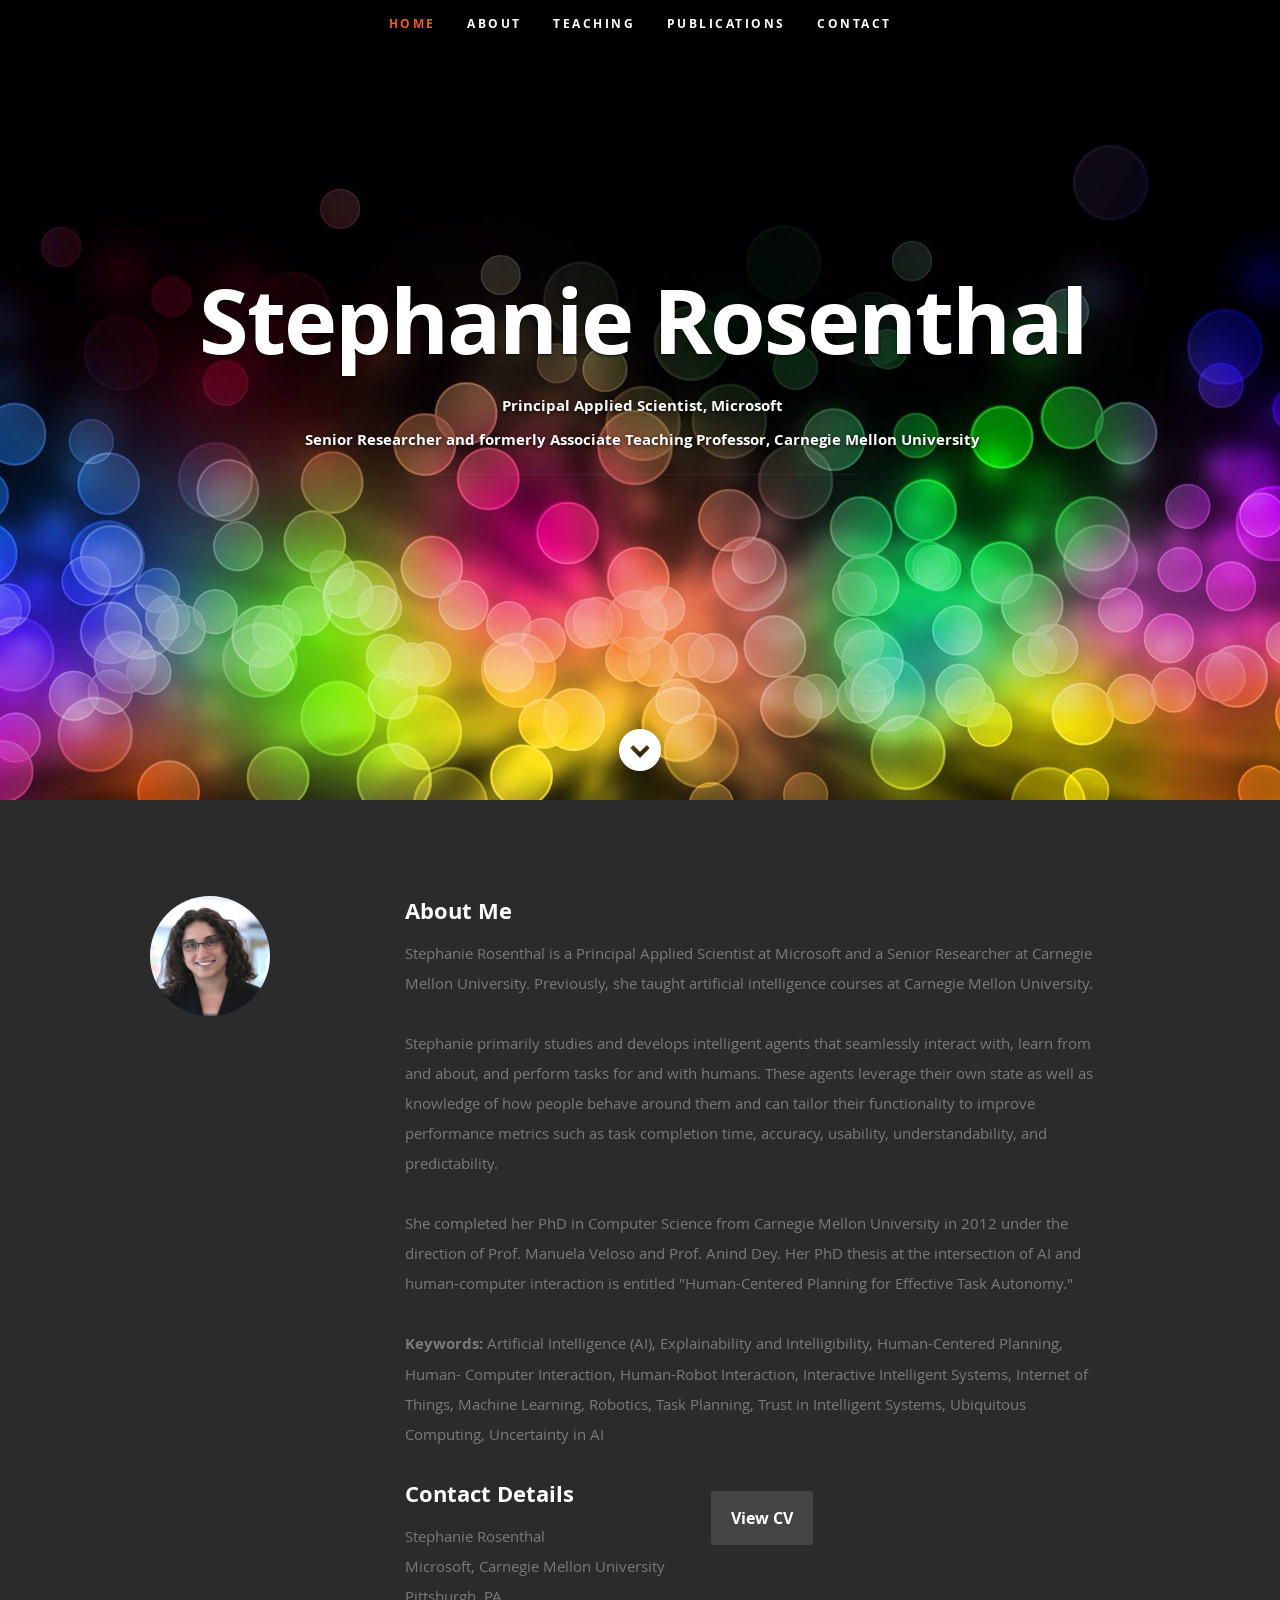
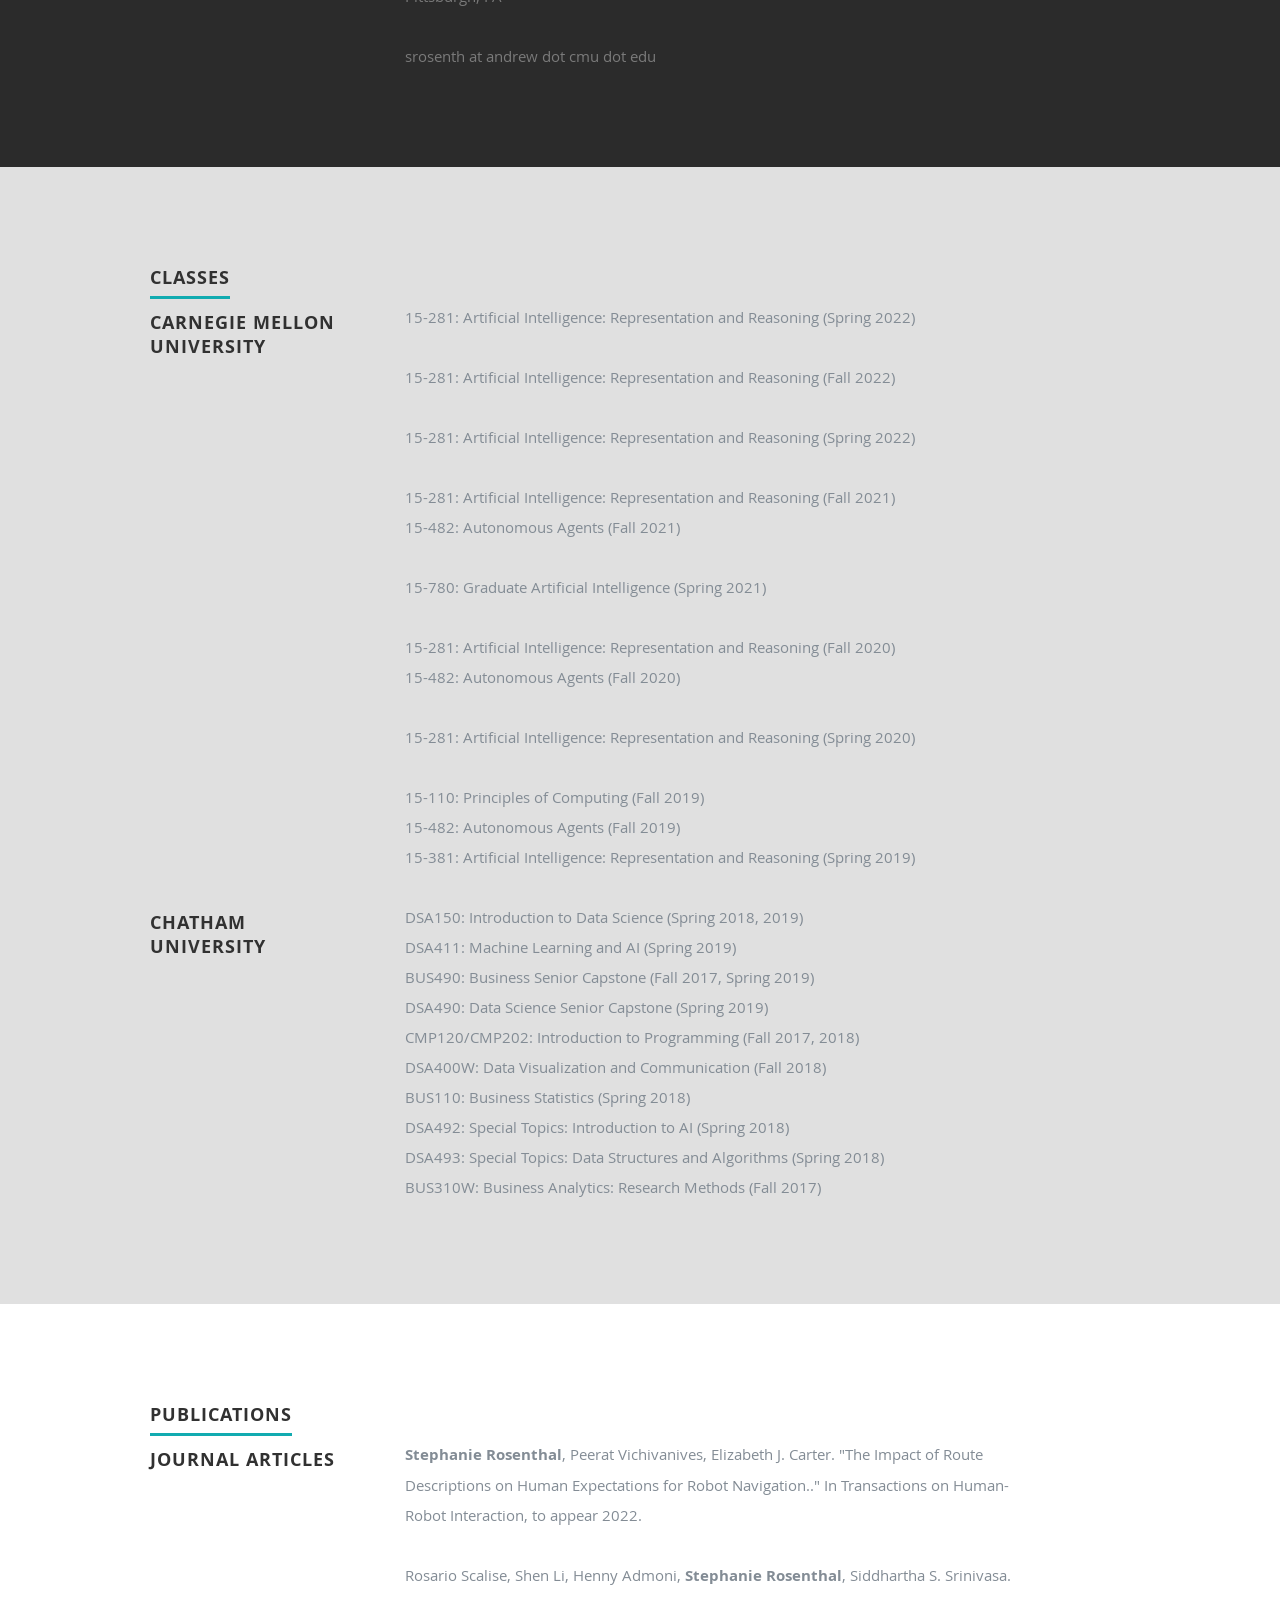
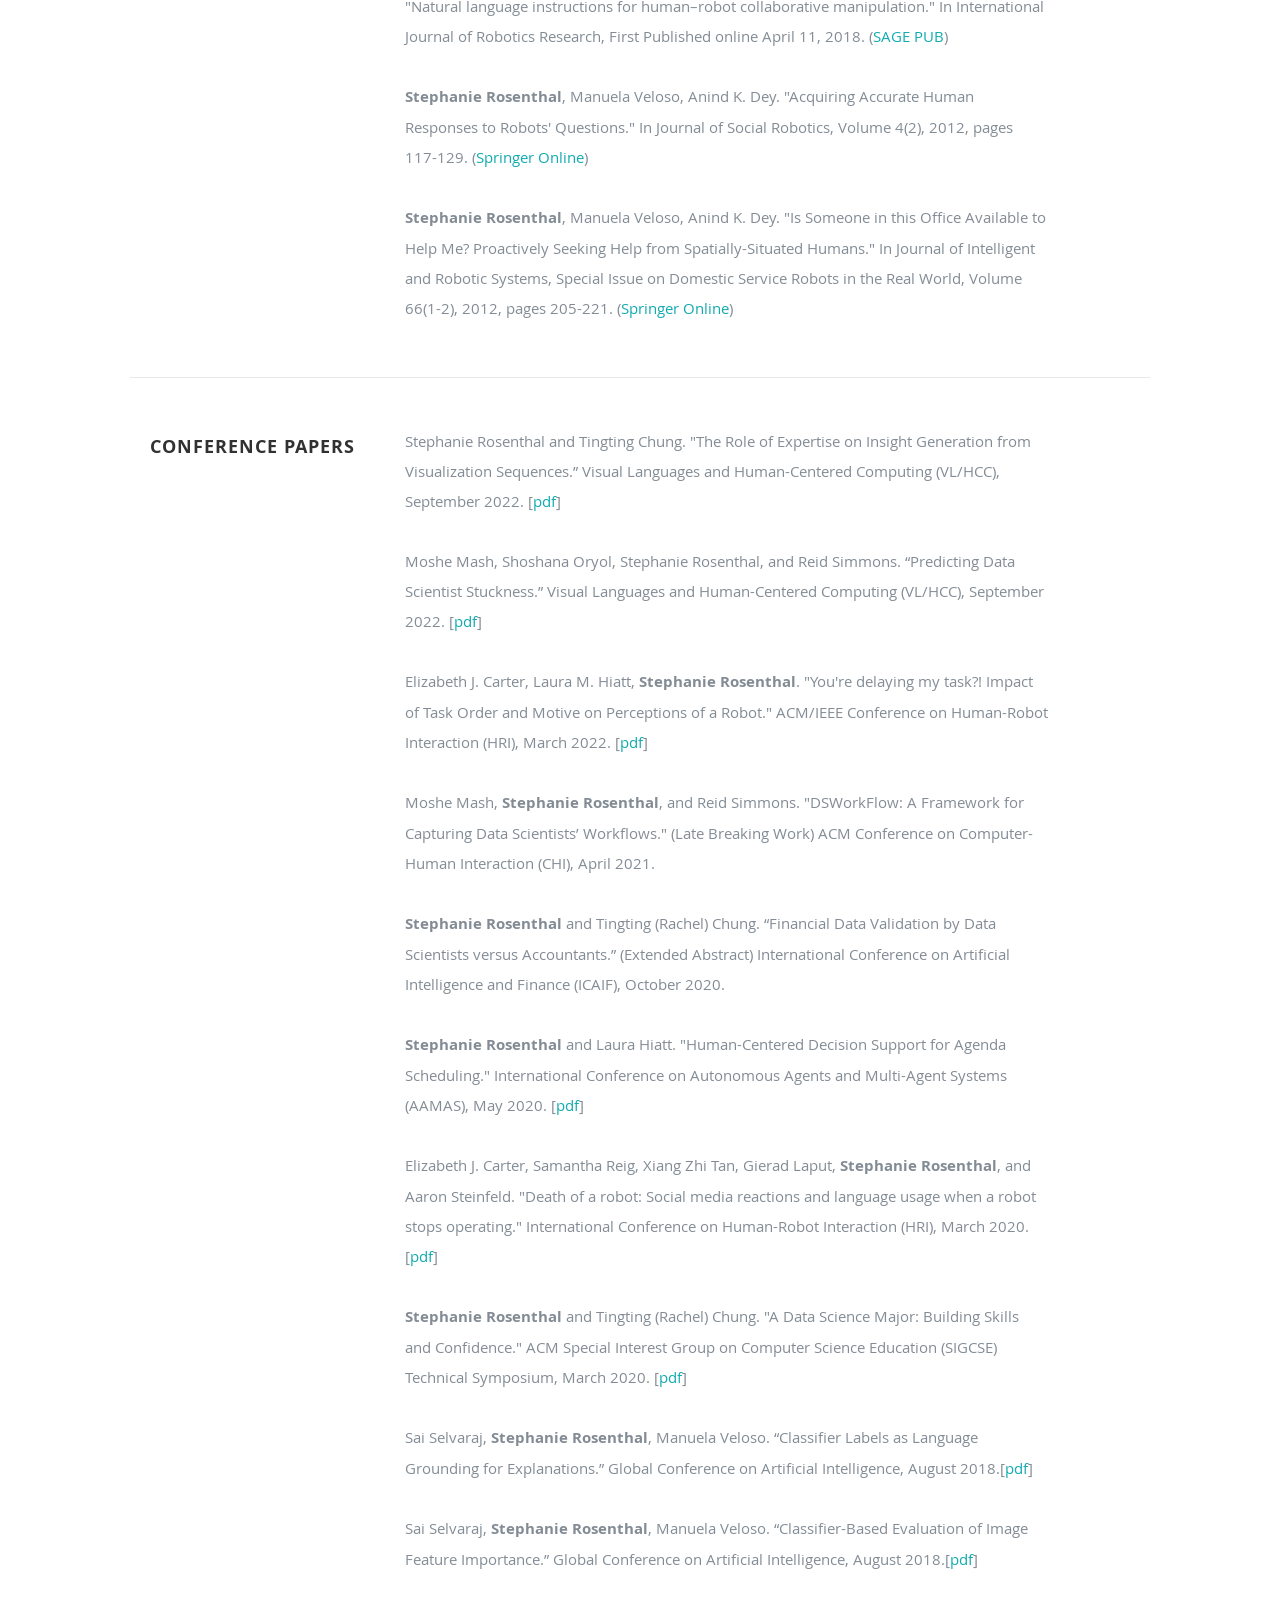
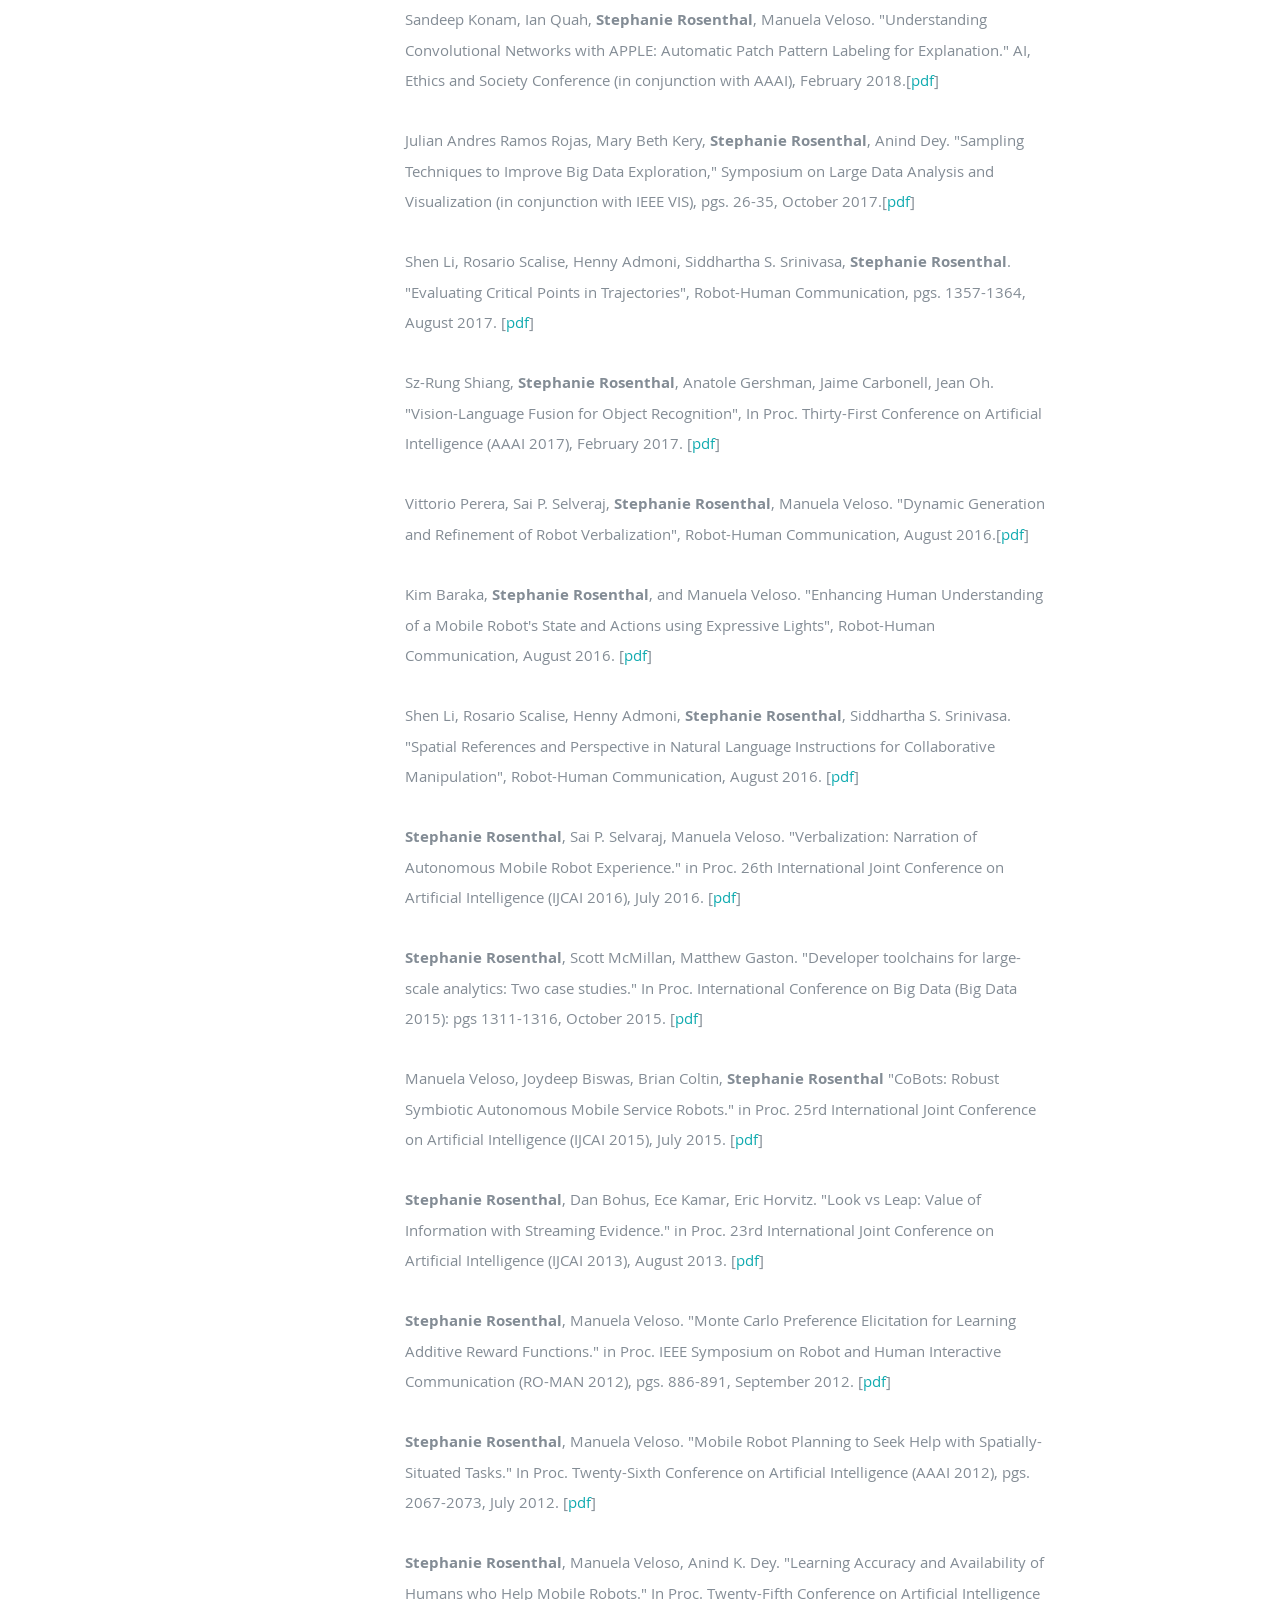
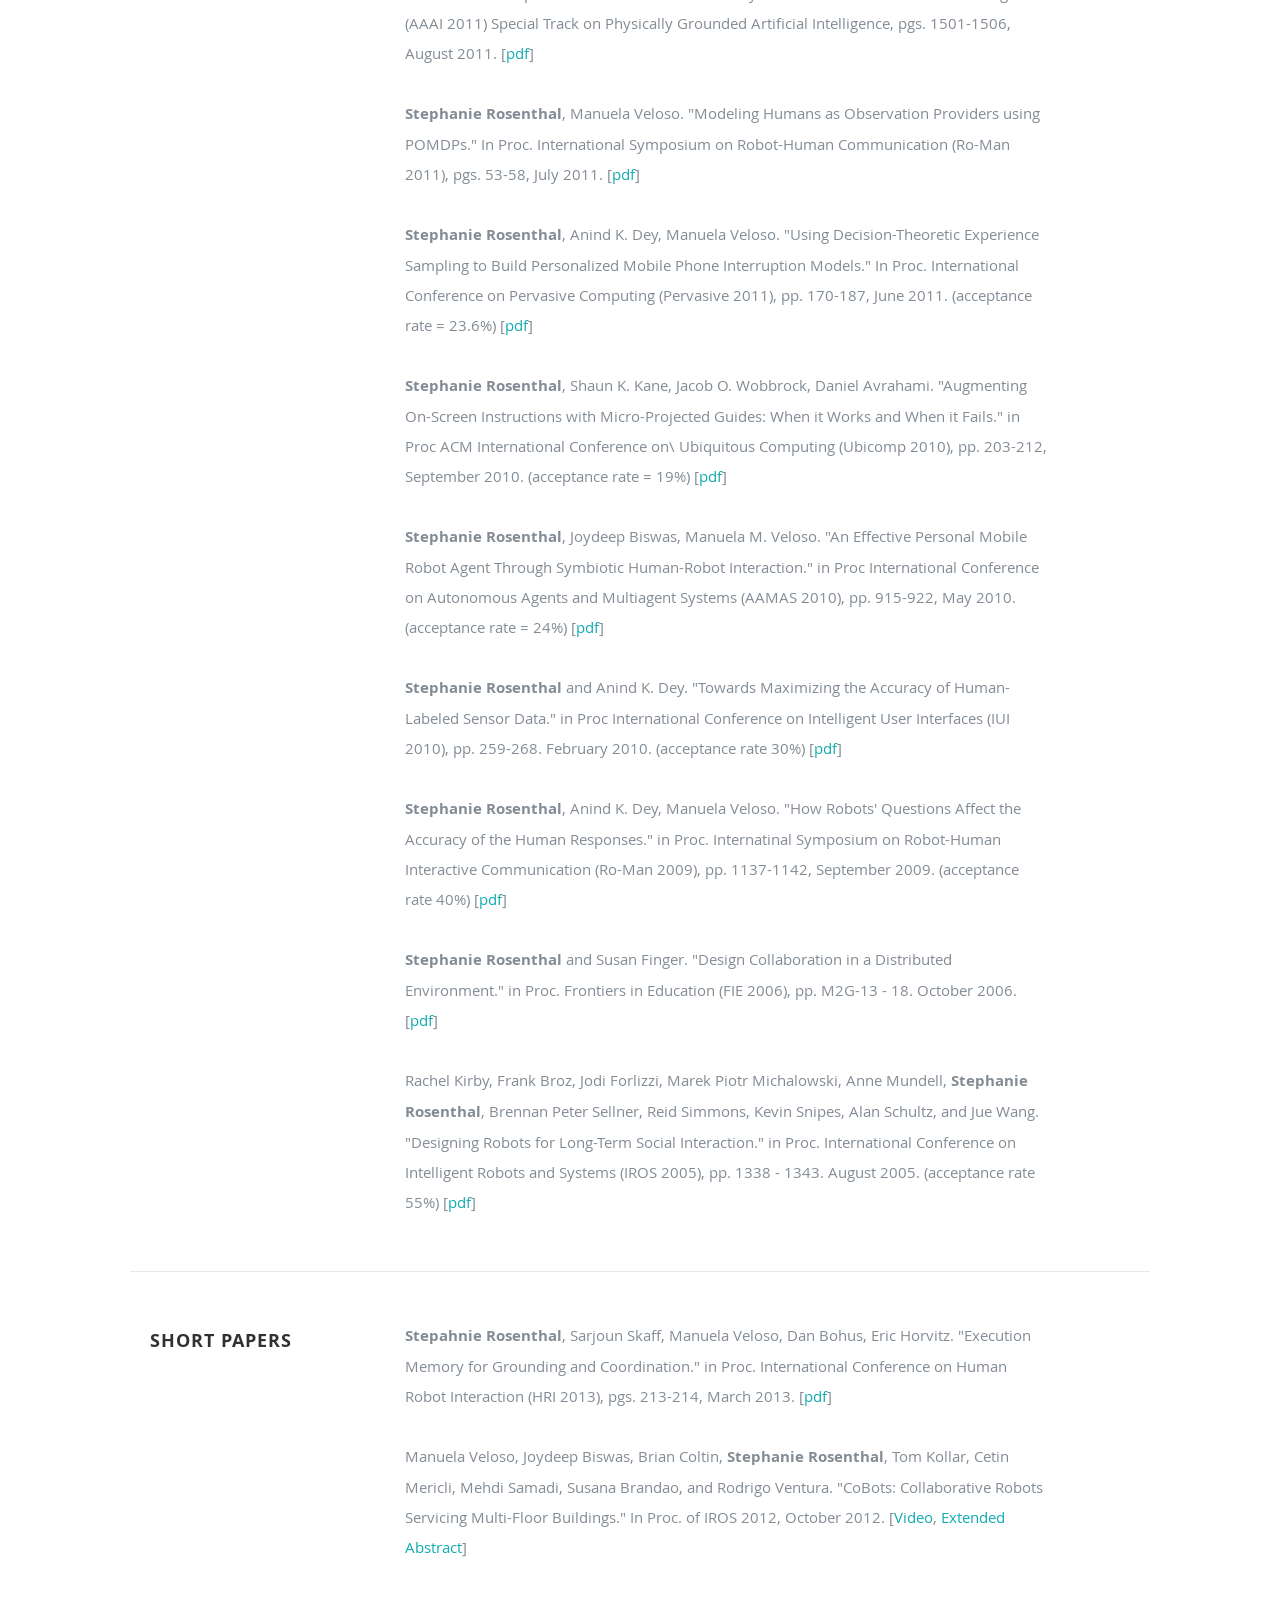
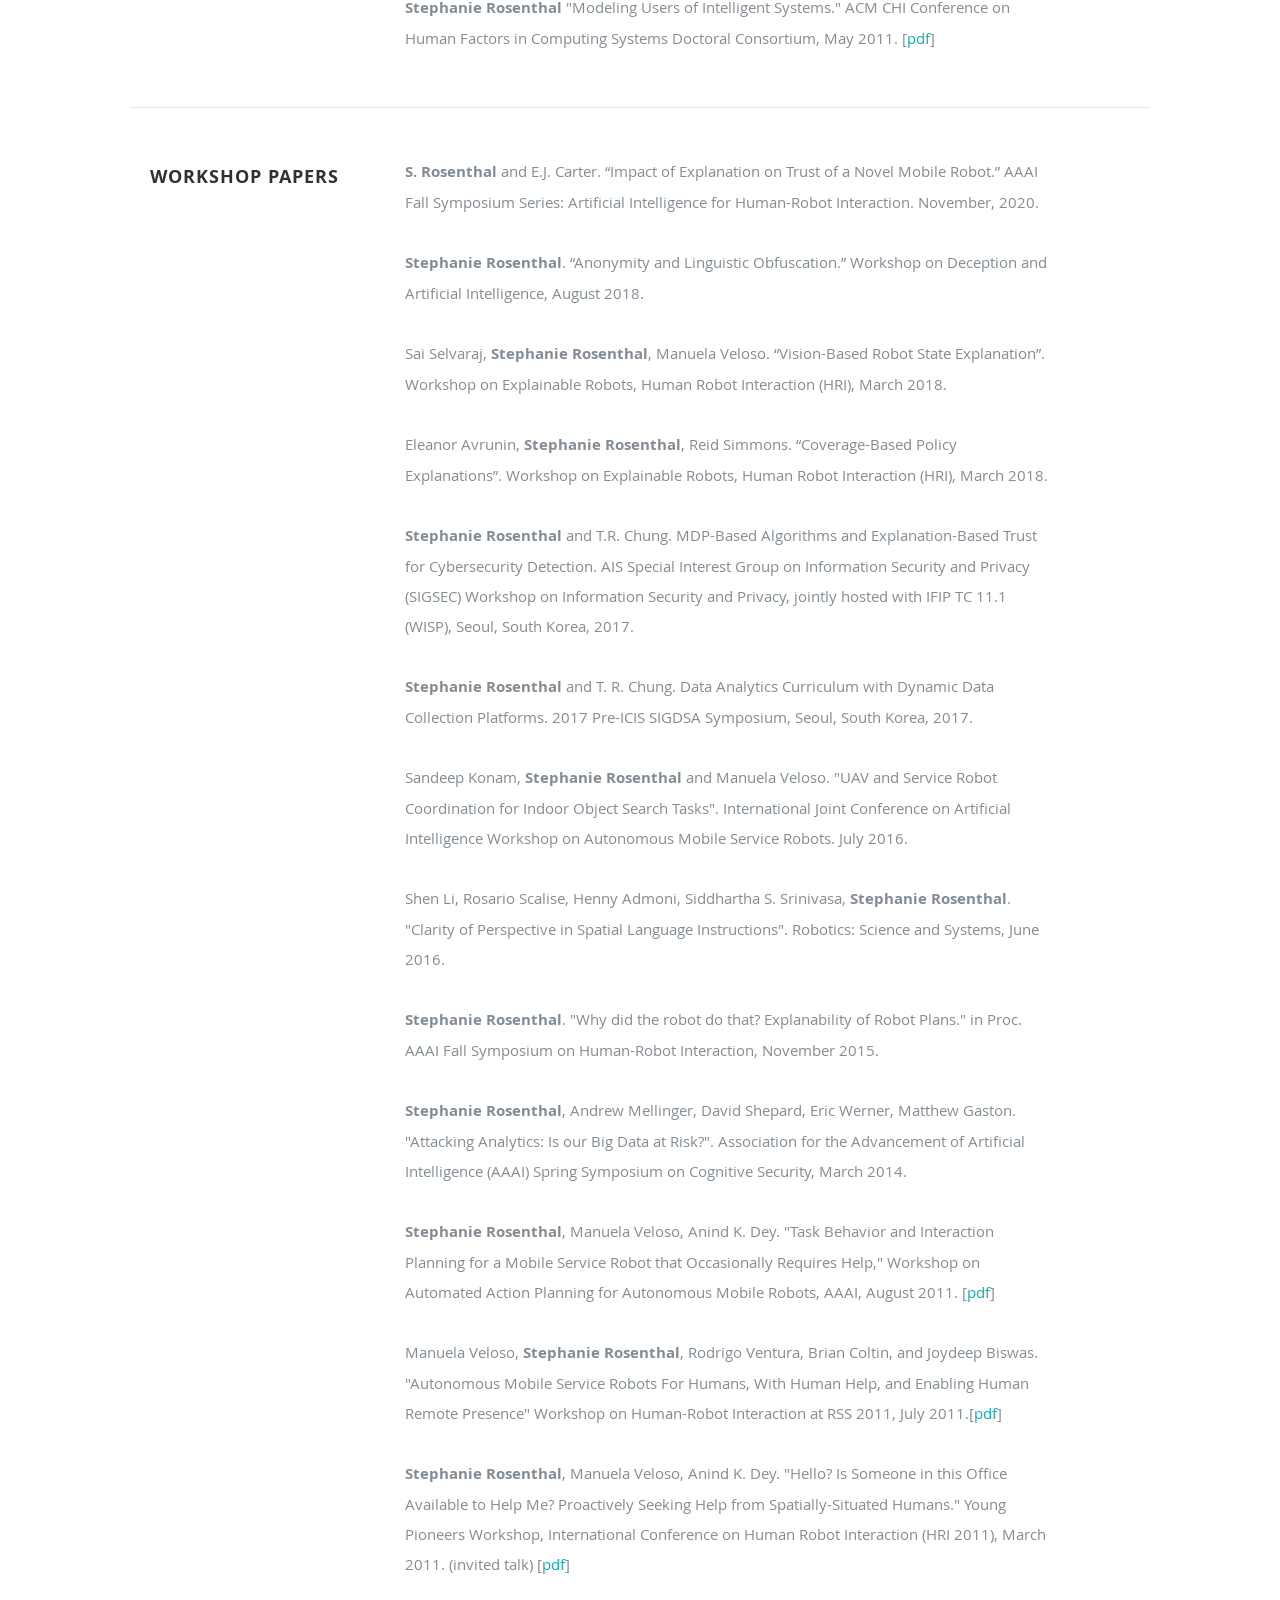
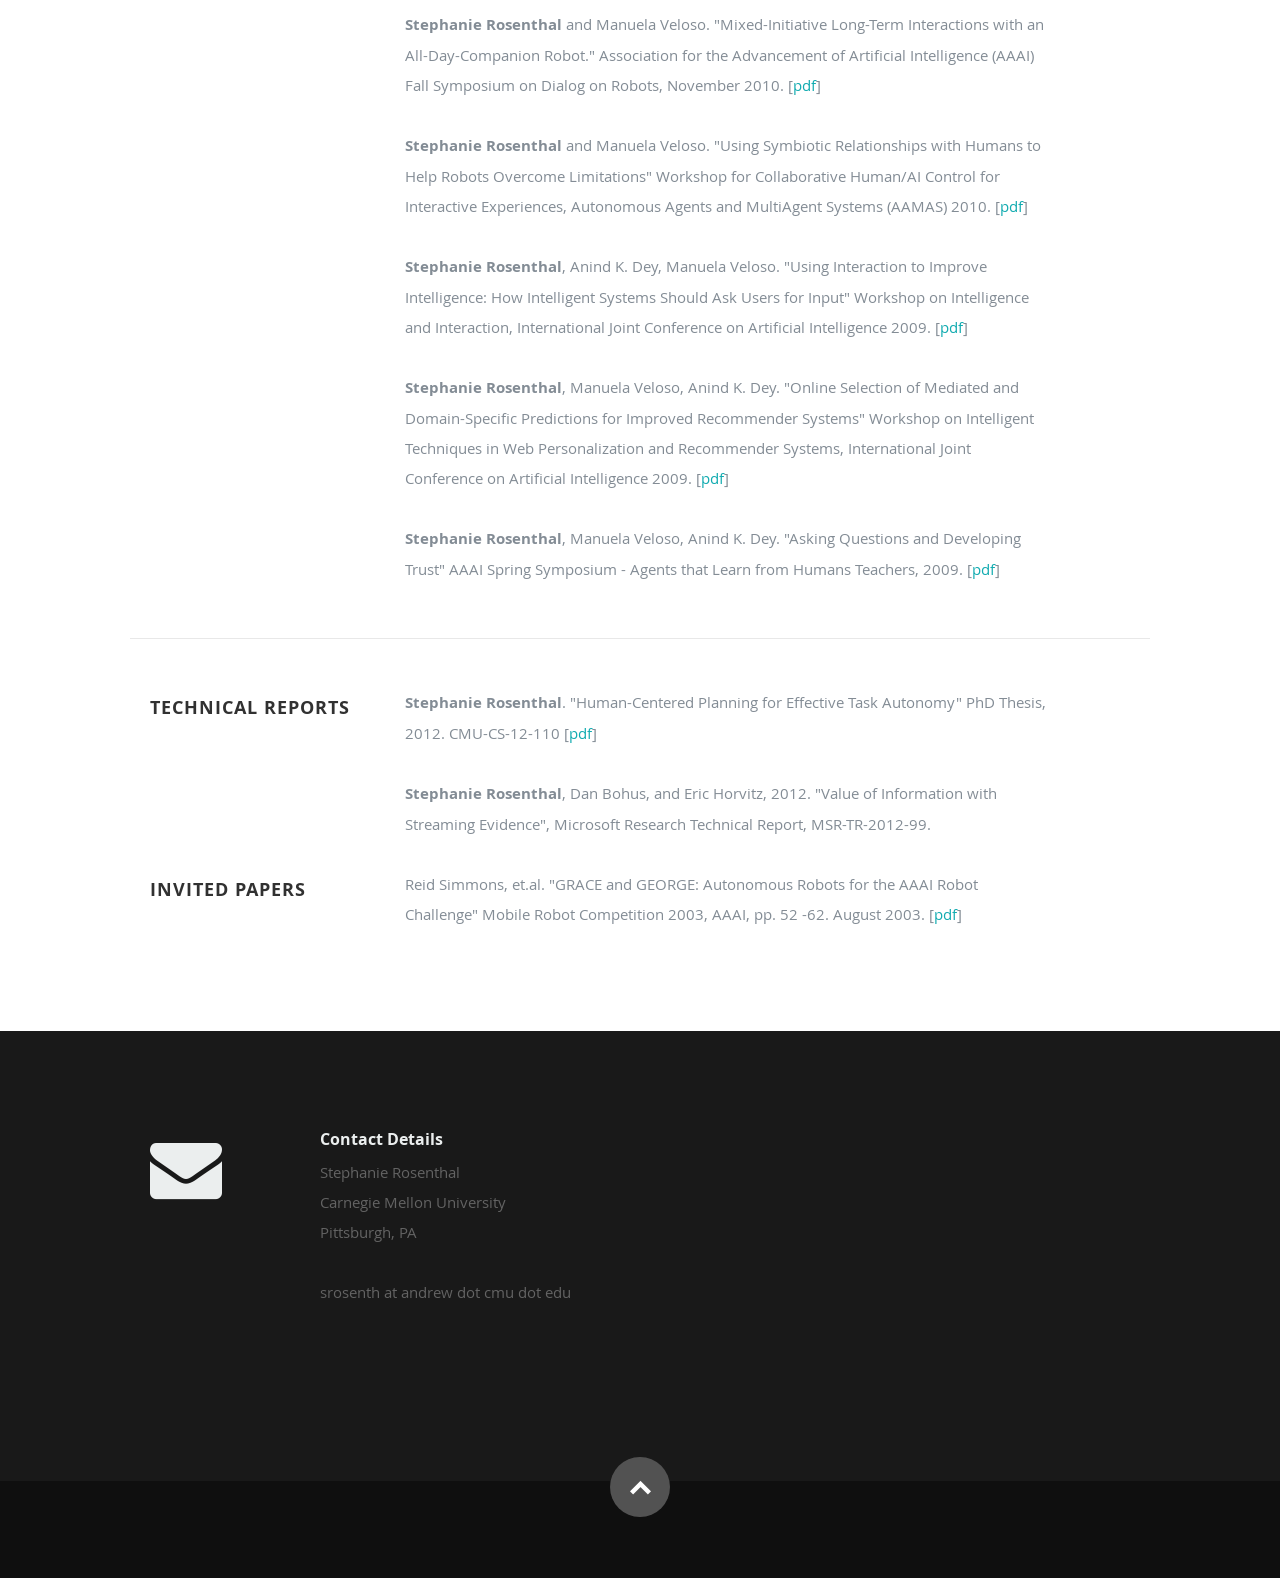
==== commit 8139169d: "update links" ====
--- a/index.html
+++ b/index.html
@@ -58,7 +58,7 @@
       <div class="row banner">
          <div class="banner-text">
             <h1 class="responsive-headline">Stephanie Rosenthal</h1>
-            <h3><span><b>Principal Applied Scientist, Microsoft</br>
+            <h3><span><b>Principal Applied Scientist, Microsoft</br>
 		Senior Researcher and formerly Associate Teaching Professor, Carnegie Mellon University</br>
             </span></b><hr />
 <!--            <ul class="social">
@@ -71,7 +71,7 @@
                <li><a href="#"><i class="fa fa-skype"></i></a></li>
             </ul>-->
          </div>
-[B      </div>
+      </div>
 
       <p class="scrolldown">
          <a class="smoothscroll" href="#about"><i class="icon-down-circle"></i></a>
@@ -96,14 +96,21 @@
 
             <h2>About Me</h2>
 <p>
-Stephanie Rosenthal is a Principal Applied Scientist at Microsoft and a Senior Researcher at Carnegie Mellon University. Previously, she taught artificial intelligence courses at Carnegie Mellon University.
+Stephanie Rosenthal is a Principal Applied Scientist at Microsoft and a Senior Researcher at Carnegie Mellon University. 
+	Previously, she taught artificial intelligence courses at Carnegie Mellon University.
 </p>
-<p>Stephanie primarily studies and develops intelligent agents that seamlessly interact with, learn from and about, and perform tasks for and with humans. These agents leverage their own state as well as knowledge of how people behave around them and can tailor their functionality to improve performance metrics such as task completion time, accuracy, usability, understandability, and predictability.</p>
+<p>Stephanie primarily studies and develops intelligent agents that seamlessly interact with, learn from and about, and perform tasks for and with humans. 
+	These agents leverage their own state as well as knowledge of how people behave around them and can tailor their functionality to improve performance 
+	metrics such as task completion time, accuracy, usability, understandability, and predictability.</p>
 <p>
-She completed her PhD in Computer Science from Carnegie Mellon University in 2012 under the direction of Prof. Manuela Veloso and Prof. Anind Dey. Her PhD thesis at the intersection of AI and human-computer interaction is entitled "Human-Centered Planning for Effective Task Autonomy."
+She completed her PhD in Computer Science from Carnegie Mellon University in 2012 under the direction of 
+	Prof. Manuela Veloso and Prof. Anind Dey. Her PhD thesis at the intersection of AI and human-computer interaction is entitled 
+	"Human-Centered Planning for Effective Task Autonomy."
 </p>
 <p>
-<b>Keywords: </b>Artificial Intelligence (AI), Explainability and Intelligibility, Human-Centered Planning, Human- Computer Interaction, Human-Robot Interaction, Interactive Intelligent Systems, Internet of Things, Machine Learning, Robotics, Task Planning, Trust in Intelligent Systems, Ubiquitous Computing, Uncertainty in AI
+<b>Keywords: </b>Artificial Intelligence (AI), Explainability and Intelligibility, Human-Centered Planning, Human- Computer Interaction, 
+	Human-Robot Interaction, Interactive Intelligent Systems, Internet of Things, Machine Learning, Robotics, Task Planning, 
+	Trust in Intelligent Systems, Ubiquitous Computing, Uncertainty in AI
 </p>
 
             <div class="row">
@@ -113,11 +120,9 @@
                   <h2>Contact Details</h2>
                   <p class="address">
 						   <span>Stephanie Rosenthal</span><br>
-						   <span>Carnegie Mellon University<br>
-						     <!--Falk 116C<br> -->   
+						   <span>Microsoft, Carnegie Mellon University<br>
 						     Pittsburgh, PA<br>
                      </span><br>
-						   <!--<span>(123)456-7890</span><br>-->
                      <span>srosenth at andrew dot cmu dot edu</span>
 					   </p>
 
@@ -159,17 +164,21 @@
             <div class="row item">
 
                <div class="twelve columns">
-<p><a href="http://www.cs.cmu.edu/~15281-s22">15-281: Artificial Intelligence: Representation and Reasoning</a> (Spring 2022)
+				   <p>15-281: Artificial Intelligence: Representation and Reasoning (Spring 2022)
 <br>
-<p><a href="http://www.cs.cmu.edu/~15281-f21">15-281: Artificial Intelligence: Representation and Reasoning</a> (Fall 2021)
-		  <br/><a href="http://www.cs.cmu.edu/~15482-f21">15-482: Autonomous Agents</a> (Fall 2021)<br>
-		 <p><a href="http://www.cs.cmu.edu/~15780">15-780: Graduate Artificial Intelligence</a> (Spring 2021)
-		 <p><a href="http://www.cs.cmu.edu/~15281-f20">15-281: Artificial Intelligence: Representation and Reasoning</a> (Fall 2020)
-		  <br/><a href="http://www.cs.cmu.edu/~15482-f20">15-482: Autonomous Agents</a> (Fall 2020)
-		 <p><a href="http://www.cs.cmu.edu/~15281-s20">15-281: Artificial Intelligence: Representation and Reasoning</a> (Spring 2020)
-<br><p><a href="http://www.cs.cmu.edu/~15110-f19">15-110: Principles of Computing</a> (Fall 2019)
-		  <br/><a href="http://www.cs.cmu.edu/~15482-f19">15-482: Autonomous Agents</a> (Fall 2019)
-		  <br/><a href="http://www.cs.cmu.edu/~15381-s19">15-381: Artificial Intelligence: Representation and Reasoning</a> (Spring 2019)
+<p>15-281: Artificial Intelligence: Representation and Reasoning (Fall 2022)
+<br>
+				<p>15-281: Artificial Intelligence: Representation and Reasoning (Spring 2022)
+<br>
+<p>15-281: Artificial Intelligence: Representation and Reasoning (Fall 2021)
+		  <br/>15-482: Autonomous Agents (Fall 2021)<br>
+		 <p>15-780: Graduate Artificial Intelligence (Spring 2021)
+		 <p>15-281: Artificial Intelligence: Representation and Reasoning (Fall 2020)
+		  <br/>15-482: Autonomous Agents (Fall 2020)
+		 <p>15-281: Artificial Intelligence: Representation and Reasoning (Spring 2020)
+<br><p>15-110: Principles of Computing (Fall 2019)
+		  <br/>15-482: Autonomous Agents (Fall 2019)
+		  <br/>15-381: Artificial Intelligence: Representation and Reasoning (Spring 2019)
                </div>
 
             </div> <!-- item end -->
@@ -187,16 +196,16 @@
                <div class="twelve columns">
 
 		 <p>
-		   <a href="old_classes/dsa150-s18.html">DSA150: Introduction to Data Science</a> (Spring 2018, 2019)
+		   DSA150: Introduction to Data Science (Spring 2018, 2019)
 		  <br/>DSA411: Machine Learning and AI (Spring 2019)
 		  <br/>BUS490: Business Senior Capstone (Fall 2017, Spring 2019)
 		  <br/>DSA490: Data Science Senior Capstone (Spring 2019)
-		  <br><a href="cmp120.html">CMP120/CMP202: Introduction to Programming</a> (Fall 2017, 2018)
-		  <br/><a href="dsa400w.html">DSA400W: Data Visualization and Communication</a> (Fall 2018)
-		  <br/><a href="old_classes/bus110-s18.html">BUS110: Business Statistics</a> (Spring 2018)
+		  <br>CMP120/CMP202: Introduction to Programming (Fall 2017, 2018)
+		  <br/>DSA400W: Data Visualization and Communication (Fall 2018)
+		  <br/>BUS110: Business Statistics (Spring 2018)
 		  <br/>DSA492: Special Topics: Introduction to AI (Spring 2018)
 		  <br/>DSA493: Special Topics: Data Structures and Algorithms (Spring 2018)
-		  <br/><a href="old_classes/bus310w_f17.html">BUS310W: Business Analytics: Research Methods</a> (Fall 2017)
+		  <br/>BUS310W: Business Analytics: Research Methods (Fall 2017)
                </div>
 
             </div> <!-- item end -->
@@ -263,8 +272,8 @@
             <div class="row item">
 
                <div class="twelve columns">
-<p>Stephanie Rosenthal and Tingting Chung. "The Role of Expertise on Insight Generation from Visualization Sequences.” Visual Languages and Human-Centered Computing (VL/HCC), September 2022. [<a href="papers/RosenthalChung_VLHCC2022.pdf">pdf</a>]</p>
-<p>Moshe Mash, Shoshana Oryol, Stephanie Rosenthal, and Reid Simmons. “Predicting Data Scientist Stuckness.” Visual Languages and Human-Centered Computing (VL/HCC), September 2022. [<a href="papers/MashRosenthalSimmons_VLHCC2022.pdf">pdf</a>]</p>
+<p>Stephanie Rosenthal and Tingting Chung. "The Role of Expertise on Insight Generation from Visualization Sequences.” Visual Languages and Human-Centered Computing (VL/HCC), September 2022. [<a href="papers/RosenthalChung_VLHCC2022.pdf">pdf</a>]</p>
+<p>Moshe Mash, Shoshana Oryol, Stephanie Rosenthal, and Reid Simmons. “Predicting Data Scientist Stuckness.” Visual Languages and Human-Centered Computing (VL/HCC), September 2022. [<a href="papers/MashRosenthalSimmons_VLHCC2022.pdf">pdf</a>]</p>
 <p>Elizabeth J. Carter, Laura M. Hiatt, <b>Stephanie Rosenthal</b>. "You're delaying my task?! Impact of Task Order and Motive on Perceptions of a Robot." ACM/IEEE Conference on Human-Robot Interaction (HRI), March 2022. [<a href="papers/CarterHiattRosenthalHRI2022.pdf">pdf</a>]</p>
 <p>Moshe Mash, <b>Stephanie Rosenthal</b>, and Reid Simmons. "DSWorkFlow: A Framework for Capturing Data Scientists’ Workflows." (Late Breaking Work) ACM Conference on Computer-Human Interaction (CHI), April 2021.</p>
 <p><b>Stephanie Rosenthal</b> and Tingting (Rachel) Chung. “Financial Data Validation by Data Scientists versus Accountants.” (Extended Abstract) International Conference on Artificial Intelligence and Finance (ICAIF), October 2020.</p>
--- a/css/default.css
+++ b/css/default.css
@@ -0,0 +1,807 @@
+/*
+=====================================================================
+*   Ceevee v1.0 Default Stylesheet
+*   url: styleshout.com
+*   03-17-2014
+=====================================================================
+
+TOC:
+a. Webfonts and Icon fonts
+b. Reset
+c. Default Styles
+   1. Basic
+   2. Typography
+   3. Links
+   4. Images
+   5. Buttons
+   6. Forms
+d. Grid
+e. Others
+   1. Clearing
+   2. Misc
+
+=====================================================================  */
+
+/* ------------------------------------------------------------------ */
+/* a. Webfonts and Icon fonts
+ ------------------------------------------------------------------ */
+
+@import url("fonts.css");
+@import url("fontello/css/fontello.css");
+@import url("font-awesome/css/font-awesome.min.css");
+
+/* ------------------------------------------------------------------
+/* b. Reset
+      Adapted from:
+      Normalize.css - https://github.com/necolas/normalize.css/
+      HTML5 Doctor Reset - html5doctor.com/html-5-reset-stylesheet/
+/* ------------------------------------------------------------------ */
+
+html, body, div, span, object, iframe,
+h1, h2, h3, h4, h5, h6, p, blockquote, pre,
+abbr, address, cite, code,
+del, dfn, em, img, ins, kbd, q, samp,
+small, strong, sub, sup, var,
+b, i,
+dl, dt, dd, ol, ul, li,
+fieldset, form, label, legend,
+table, caption, tbody, tfoot, thead, tr, th, td,
+article, aside, canvas, details, figcaption, figure,
+footer, header, hgroup, menu, nav, section, summary,
+time, mark, audio, video {
+   margin: 0;
+   padding: 0;
+   border: 0;
+   outline: 0;
+   font-size: 100%;
+   vertical-align: baseline;
+   background: transparent;
+}
+
+article,aside,details,figcaption,figure,
+footer,header,hgroup,menu,nav,section {
+   display: block;
+}
+
+audio,
+canvas,
+video {
+   display: inline-block;
+}
+
+audio:not([controls]) {
+   display: none;
+   height: 0;
+}
+
+[hidden] { display: none; }
+
+code, kbd, pre, samp {
+   font-family: monospace, serif;
+   font-size: 1em;
+}
+
+pre {
+   white-space: pre;
+   white-space: pre-wrap;
+   word-wrap: break-word;
+}
+
+blockquote, q { quotes: &#8220 &#8220; }
+
+blockquote:before, blockquote:after,
+q:before, q:after {
+   content: '';
+   content: none;
+}
+
+ins {
+   background-color: #ff9;
+   color: #000;
+   text-decoration: none;
+}
+
+mark {
+   background-color: #A7F4F6;
+   color: #555;
+}
+
+del { text-decoration: line-through; }
+
+abbr[title], dfn[title] {
+   border-bottom: 1px dotted;
+   cursor: help;
+}
+
+table {
+   border-collapse: collapse;
+   border-spacing: 0;
+}
+
+
+/* ------------------------------------------------------------------ */
+/* c. Default and Basic Styles
+      Adapted from:
+      Skeleton CSS Framework - http://www.getskeleton.com/
+      Typeplate Typographic Starter Kit - http://typeplate.com/
+/* ------------------------------------------------------------------ */
+
+/*  1. Basic  ------------------------------------------------------- */
+
+*,
+*:before,
+*:after {
+   -moz-box-sizing: border-box;
+   -webkit-box-sizing: border-box;
+   box-sizing: border-box;
+}
+
+html {
+   font-size: 62.5%;
+   -webkit-font-smoothing: antialiased;
+}
+
+body {
+   background: #fff;
+   font-family: 'opensans-regular', sans-serif;
+   font-weight: normal;
+   font-size: 15px;
+   line-height: 30px;
+	color: #838C95;
+
+   -webkit-font-smoothing: antialiased; /* Fix for webkit rendering */
+	-webkit-text-size-adjust: 100%;
+}
+
+/*  2. Typography
+       Vertical rhythm with leading derived from 6
+--------------------------------------------------------------------- */
+
+h1, h2, h3, h4, h5, h6 {
+   color: #313131;
+	font-family: 'opensans-bold', sans-serif;
+   font-weight: normal;
+}
+h1 a, h2 a, h3 a, h4 a, h5 a, h6 a { font-weight: inherit; }
+h1 { font-size: 38px; line-height: 42px; margin-bottom: 12px; letter-spacing: -1px; }
+h2 { font-size: 28px; line-height: 36px; margin-bottom: 6px; }
+h3 { font-size: 22px; line-height: 30px; margin-bottom: 12px; }
+h4 { font-size: 20px; line-height: 30px; margin-bottom: 6px; }
+h5 { font-size: 18px; line-height: 30px; }
+h6 { font-size: 14px; line-height: 30px; }
+.subheader { }
+
+p { margin: 0 0 30px 0; }
+p img { margin: 0; }
+p.lead {
+   font: 19px/36px 'opensans-light', sans-serif;
+   margin-bottom: 18px;
+}
+
+/* for 'em' and 'strong' tags, font-size and line-height should be same with
+the body tag due to rendering problems in some browsers */
+em { font: 15px/30px 'opensans-italic', sans-serif; }
+strong, b { font: 15px/30px 'opensans-bold', sans-serif; }
+small { font-size: 11px; line-height: inherit; }
+
+/*	Blockquotes */
+blockquote {
+   margin: 30px 0px;
+   padding-left: 40px;
+   position: relative;
+}
+blockquote:before {
+   content: "\201C";
+   opacity: 0.45;
+   font-size: 80px;
+   line-height: 0px;
+   margin: 0;
+   font-family: arial, sans-serif;
+
+   position: absolute;
+   top:  30px;
+	left: 0;
+}
+blockquote p {
+   font-family: 'librebaskerville-italic', serif;
+   padding: 0;
+   font-size: 18px;
+   line-height: 36px;
+}
+blockquote cite {
+   display: block;
+   font-size: 12px;
+   font-style: normal;
+   line-height: 18px;
+}
+blockquote cite:before { content: "\2014 \0020"; }
+blockquote cite a,
+blockquote cite a:visited { color: #8B9798; border: none }
+
+/* ---------------------------------------------------------------------
+/*  Pull Quotes Markup
+/*
+    <aside class="pull-quote">
+		<blockquote>
+			<p></p>
+		</blockquote>
+	 </aside>
+/*
+/* --------------------------------------------------------------------- */
+.pull-quote {
+   position: relative;
+	padding: 18px 30px 18px 0px;
+}
+.pull-quote:before,
+.pull-quote:after {
+	height: 1em;
+	opacity: 0.45;
+	position: absolute;
+	font-size: 80px;
+   font-family: Arial, Sans-Serif;
+}
+.pull-quote:before {
+	content: "\201C";
+	top:  33px;
+	left: 0;
+}
+.pull-quote:after {
+	content: '\201D';
+	bottom: -33px;
+	right: 0;
+}
+.pull-quote blockquote {
+   margin: 0;
+}
+.pull-quote blockquote:before {
+   content: none;
+}
+
+/* Abbreviations */
+abbr {
+   font-family: 'opensans-bold', sans-serif;
+	font-variant: small-caps;
+	text-transform: lowercase;
+   letter-spacing: .5px;
+	color: gray;
+}
+abbr:hover { cursor: help; }
+
+/* drop cap */
+.drop-cap:first-letter {
+	float: left;
+	margin: 0;
+	padding: 14px 6px 0 0;
+	font-size: 84px;
+	font-family: /* Copperplate */ 'opensans-bold', sans-serif;
+   line-height: 60px;
+	text-indent: 0;
+	background: transparent;
+	color: inherit;
+}
+
+hr { border: solid #E3E3E3; border-width: 1px 0 0; clear: both; margin: 11px 0 30px; height: 0; }
+
+
+/*  3. Links  ------------------------------------------------------- */
+
+a, a:visited {
+   text-decoration: none;
+   outline: 0;
+   color: #11ABB0;
+
+   -webkit-transition: color .3s ease-in-out;
+   -moz-transition: color .3s ease-in-out;
+   -o-transition: color .3s ease-in-out;
+   transition: color .3s ease-in-out;
+}
+a:hover, a:focus { color: #313131; }
+p a, p a:visited { line-height: inherit; }
+
+
+/*  4. List  --------------------------------------------------------- */
+
+ul, ol { margin-bottom: 24px; margin-top: 12px; }
+ul { list-style: none outside; }
+ol { list-style: decimal; }
+ol, ul.square, ul.circle, ul.disc { margin-left: 30px; }
+ul.square { list-style: square outside; }
+ul.circle { list-style: circle outside; }
+ul.disc { list-style: disc outside; }
+ul ul, ul ol,
+ol ol, ol ul { margin: 6px 0 6px 30px; }
+ul ul li, ul ol li,
+ol ol li, ol ul li { margin-bottom: 6px; }
+li { line-height: 18px; margin-bottom: 12px; }
+ul.large li { }
+li p { }
+
+/* ---------------------------------------------------------------------
+/*  Stats Tab Markup
+
+    <ul class="stats-tabs">
+		<li><a href="#">[value]<b>[name]</b></a></li>
+	 </ul>
+
+    Extend this object into your markup.
+/*
+/* --------------------------------------------------------------------- */
+.stats-tabs {
+   padding: 0;
+   margin: 24px 0;
+}
+.stats-tabs li {
+	display: inline-block;
+	margin: 0 10px 18px 0;
+	padding: 0 10px 0 0;
+	border-right: 1px solid #ccc;
+}
+.stats-tabs li:last-child {
+	margin: 0;
+	padding: 0;
+	border: none;
+}
+.stats-tabs li a {
+	display: inline-block;
+	font-size: 22px;
+	font-family: 'opensans-bold', sans-serif;
+   border: none;
+   color: #313131;
+}
+.stats-tabs li a:hover {
+   color:#11ABB0;
+}
+.stats-tabs li a b {
+	display: block;
+	margin: 6px 0 0 0;
+	font-size: 13px;
+	font-family: 'opensans-regular', sans-serif;
+   color: #8B9798;
+}
+
+/* definition list */
+dl { margin: 12px 0; }
+dt { margin: 0; color:#11ABB0; }
+dd { margin: 0 0 0 20px; }
+
+/* Lining Definition Style Markup */
+.lining dt,
+.lining dd {
+	display: inline;
+	margin: 0;
+}
+.lining dt + dt:before,
+.lining dd + dt:before {
+	content: "\A";
+	white-space: pre;
+}
+.lining dd + dd:before {
+	content: ", ";
+}
+.lining dd:before {
+	content: ": ";
+	margin-left: -0.2em;
+}
+
+/* Dictionary Definition Style Markup */
+.dictionary-style dt {
+	display: inline;
+	counter-reset: definitions;
+}
+.dictionary-style dt + dt:before {
+	content: ", ";
+	margin-left: -0.2em;
+}
+.dictionary-style dd {
+	display: block;
+	counter-increment: definitions;
+}
+.dictionary-style dd:before {
+	content: counter(definitions, decimal) ". ";
+}
+
+/* Pagination */
+.pagination {
+   margin: 36px auto;
+   text-align: center;
+}
+.pagination ul li {
+   display: inline-block;
+   margin: 0;
+   padding: 0;
+}
+.pagination .page-numbers {
+   font: 15px/18px 'opensans-bold', sans-serif;
+   display: inline-block;
+   padding: 6px 10px;
+   margin-right: 3px;
+   margin-bottom: 6px;
+	color: #6E757C;
+	background-color: #E6E8EB;
+
+	-webkit-transition: all 200ms ease-in-out;
+	-moz-transition: all 200ms ease-in-out;
+	-o-transition: all 200ms ease-in-out;
+	-ms-transition: all 200ms ease-in-out;
+	transition: all 200ms ease-in-out;
+
+   -moz-border-radius: 3px;
+   -webkit-border-radius: 3px;
+   -khtml-border-radius: 3px;
+	border-radius: 3px;
+}
+.pagination .page-numbers:hover {
+   background: #838A91;
+   color: #fff;
+}
+.pagination .current,
+.pagination .current:hover {
+   background-color: #11ABB0;
+   color: #fff;
+}
+.pagination .inactive,
+.pagination .inactive:hover {
+   background-color: #E6E8EB;
+	color: #A9ADB2;
+}
+.pagination .prev, .pagination .next {}
+
+/*  5. Images  --------------------------------------------------------- */
+
+img {
+   max-width: 100%;
+   height: auto;
+}
+img.pull-right { margin: 12px 0px 0px 18px; }
+img.pull-left { margin: 12px 18px 0px 0px; }
+
+/*  6. Buttons  --------------------------------------------------------- */
+
+.button,
+.button:visited,
+button,
+input[type="submit"],
+input[type="reset"],
+input[type="button"] {
+   font: 16px/30px 'opensans-bold', sans-serif;
+   background: #11ABB0;
+   display: inline-block;
+	text-decoration: none;
+   letter-spacing: 0;
+   color: #fff;
+	padding: 12px 20px;
+	margin-bottom: 18px;
+   border: none;
+   cursor: pointer;
+   height: auto;
+
+   -webkit-transition: all .2s ease-in-out;
+	-moz-transition: all .2s ease-in-out;
+	-o-transition: all .2s ease-in-out;
+	-ms-transition: all .2s ease-in-out;
+	transition: all .2s ease-in-out;
+
+   -moz-border-radius: 3px;
+   -webkit-border-radius: 3px;
+   -khtml-border-radius: 3px;
+   border-radius: 3px;
+}
+
+.button:hover,
+button:hover,
+input[type="submit"]:hover,
+input[type="reset"]:hover,
+input[type="button"]:hover {
+   background: #3d4145;
+   color: #fff;
+}
+
+.button:active,
+button:active,
+input[type="submit"]:active,
+input[type="reset"]:active,
+input[type="button"]:active {
+   background: #3d4145;
+   color: #fff;
+}
+
+.button.full-width,
+button.full-width,
+input[type="submit"].full-width,
+input[type="reset"].full-width,
+input[type="button"].full-width {
+	width: 100%;
+	padding-left: 0 !important;
+	padding-right: 0 !important;
+	text-align: center;
+}
+
+/* Fix for odd Mozilla border & padding issues */
+button::-moz-focus-inner,
+input::-moz-focus-inner {
+    border: 0;
+    padding: 0;
+}
+
+
+/*  7. Forms  --------------------------------------------------------- */
+
+form { margin-bottom: 24px; }
+fieldset { margin-bottom: 24px; }
+
+input[type="text"],
+input[type="password"],
+input[type="email"],
+textarea,
+select {
+   display: block;
+   padding: 18px 15px;
+   margin: 0 0 24px 0;
+   border: 0;
+   outline: none;
+   vertical-align: middle;
+   min-width: 225px;
+	max-width: 100%;
+   font-size: 15px;
+   line-height: 24px;
+	color: #647373;
+	background: #D3D9D9;
+
+}
+
+/* select { padding: 0;
+   width: 220px;
+   } */
+
+input[type="text"]:focus,
+input[type="password"]:focus,
+input[type="email"]:focus,
+textarea:focus {
+   color: #B3B7BC;
+	background-color: #3d4145;
+}
+
+textarea { min-height: 220px; }
+
+label,
+legend {
+   font: 16px/24px 'opensans-bold', sans-serif;
+	margin: 12px 0;
+   color: #3d4145;
+   display: block;
+}
+label span,
+legend span {
+	color: #8B9798;
+   font: 14px/24px 'opensans-regular', sans-serif;
+}
+
+input[type="checkbox"],
+input[type="radio"] {
+    font-size: 15px;
+    color: #737373;
+}
+
+input[type="checkbox"] { display: inline; }
+
+/* ------------------------------------------------------------------ */
+/* d. Grid
+---------------------------------------------------------------------
+   gutter = 40px.
+/* ------------------------------------------------------------------ */
+
+/* default
+--------------------------------------------------------------- */
+.row {
+   width: 96%;
+   max-width: 1020px;
+   margin: 0 auto;
+}
+/* fixed width for IE8 */
+.ie .row { width: 1000px ; }
+
+.narrow .row { max-width: 980px; }
+
+.row .row { width: auto; max-width: none; margin: 0 -20px; }
+
+/* row clearing */
+.row:before,
+.row:after {
+    content: " ";
+    display: table;
+}
+.row:after {
+    clear: both;
+}
+
+.column, .columns {
+   position: relative;
+   padding: 0 20px;
+   min-height: 1px;
+   float: left;
+}
+.column.centered, .columns.centered  {
+    float: none;
+    margin: 0 auto;
+}
+
+/* removed gutters */
+.row.collapsed > .column,
+.row.collapsed > .columns,
+.column.collapsed, .columns.collapsed  { padding: 0; }
+
+[class*="column"] + [class*="column"]:last-child { float: right; }
+[class*="column"] + [class*="column"].end { float: right; }
+
+/* column widths */
+.row .one         { width: 8.33333%; }
+.row .two         { width: 16.66667%; }
+.row .three       { width: 25%; }
+.row .four        { width: 33.33333%; }
+.row .five        { width: 41.66667%; }
+.row .six         { width: 50%; }
+.row .seven       { width: 58.33333%; }
+.row .eight       { width: 66.66667%; }
+.row .nine        { width: 75%; }
+.row .ten         { width: 83.33333%; }
+.row .eleven      { width: 91.66667%; }
+.row .twelve      { width: 100%; }
+
+/* Offsets */
+.row .offset-1    { margin-left: 8.33333%; }
+.row .offset-2    { margin-left: 16.66667%; }
+.row .offset-3    { margin-left: 25%; }
+.row .offset-4    { margin-left: 33.33333%; }
+.row .offset-5    { margin-left: 41.66667%; }
+.row .offset-6    { margin-left: 50%; }
+.row .offset-7    { margin-left: 58.33333%; }
+.row .offset-8    { margin-left: 66.66667%; }
+.row .offset-9    { margin-left: 75%; }
+.row .offset-10   { margin-left: 83.33333%; }
+.row .offset-11   { margin-left: 91.66667%; }
+
+/* Push/Pull */
+.row .push-1      { left: 8.33333%; }
+.row .pull-1      { right: 8.33333%; }
+.row .push-2      { left: 16.66667%; 	}
+.row .pull-2      { right: 16.66667%; }
+.row .push-3      { left: 25%; }
+.row .pull-3      { right: 25%;	}
+.row .push-4      { left: 33.33333%; }
+.row .pull-4      { right: 33.33333%; }
+.row .push-5      { left: 41.66667%; }
+.row .pull-5      { right: 41.66667%; }
+.row .push-6      { left: 50%; }
+.row .pull-6      { right: 50%; }
+.row .push-7      { left: 58.33333%; }
+.row .pull-7      { right: 58.33333%; }
+.row .push-8      { left: 66.66667%; 	}
+.row .pull-8      { right: 66.66667%; }
+.row .push-9      { left: 75%; }
+.row .pull-9      { right: 75%; }
+.row .push-10     { left: 83.33333%; }
+.row .pull-10     { right: 83.33333%; }
+.row .push-11     { left: 91.66667%; }
+.row .pull-11     { right: 91.66667%; }
+
+/* block grids
+--------------------------------------------------------------------- */
+.bgrid-sixths [class*="column"]   { width: 16.66667%; }
+.bgrid-quarters [class*="column"] { width: 25%; }
+.bgrid-thirds [class*="column"]   { width: 33.33333%; }
+.bgrid-halves [class*="column"]   { width: 50%; }
+
+[class*="bgrid"] [class*="column"] + [class*="column"]:last-child { float: left; }
+
+/* Left clearing for block grid columns - columns that changes width in
+different screen sizes. Allows columns with different heights to align
+properly.
+--------------------------------------------------------------------- */
+.first { clear: left; }   /* first column in default screen */
+.s-first { clear: none; } /* first column in smaller screens */
+
+/* smaller screens
+--------------------------------------------------------------- */
+@media only screen and (max-width: 900px) {
+
+   /* block grids on small screens */
+   .s-bgrid-sixths [class*="column"]   { width: 16.66667%; }
+   .s-bgrid-quarters [class*="column"] { width: 25%; }
+   .s-bgrid-thirds [class*="column"]   { width: 33.33333%; }
+   .s-bgrid-halves [class*="column"]   { width: 50%; }
+
+   /* block grids left clearing */
+   .first { clear: none; }
+   .s-first { clear: left; }
+
+}
+
+/* mobile wide/smaller tablets
+--------------------------------------------------------------- */
+@media only screen and (max-width: 767px) {
+
+   .row {
+	   width: 460px;
+	   margin: 0 auto;
+      padding: 0;
+	}
+   .column, .columns {
+	   width: auto !important;
+	   float: none;
+	   margin-left: 0;
+	   margin-right: 0;
+      padding: 0 30px;
+   }
+   .row .row { width: auto; max-width: none; margin: 0 -30px; }
+
+   [class*="column"] + [class*="column"]:last-child { float: none; }
+   [class*="bgrid"] [class*="column"] + [class*="column"]:last-child { float: none; }
+
+   /* Offsets */
+   .row .offset-1    { margin-left: 0%; }
+   .row .offset-2    { margin-left: 0%; }
+   .row .offset-3    { margin-left: 0%; }
+   .row .offset-4    { margin-left: 0%; }
+   .row .offset-5    { margin-left: 0%; }
+   .row .offset-6    { margin-left: 0%; }
+   .row .offset-7    { margin-left: 0%; }
+   .row .offset-8    { margin-left: 0%; }
+   .row .offset-9    { margin-left: 0%; }
+   .row .offset-10   { margin-left: 0%; }
+   .row .offset-11   { margin-left: 0%; }
+}
+
+/* mobile narrow
+--------------------------------------------------------------- */
+@media only screen and (max-width: 460px) {
+
+   .row { width: auto; }
+
+}
+
+/* larger screens
+--------------------------------------------------------------- */
+@media screen and (min-width: 1200px) {
+
+   .wide .row { max-width: 1180px; }
+
+}
+
+/* ------------------------------------------------------------------ */
+/* e. Others
+/* ------------------------------------------------------------------ */
+
+/*  1. Clearing
+    (http://nicolasgallagher.com/micro-clearfix-hack/
+--------------------------------------------------------------------- */
+
+.cf:before,
+.cf:after {
+    content: " ";
+    display: table;
+}
+.cf:after {
+    clear: both;
+}
+
+/*  2. Misc -------------------------------------------------------- */
+
+.remove-bottom { margin-bottom: 0 !important; }
+.half-bottom { margin-bottom: 12px !important; }
+.add-bottom { margin-bottom: 24px !important; }
+.no-border { border: none; }
+
+.text-center  { text-align: center !important; }
+.text-left    { text-align: left !important; }
+.text-right   { text-align: right !important; }
+.pull-left    { float: left !important; }
+.pull-right   { float: right !important; }
+.align-center {
+	margin-left: auto !important;
+	margin-right: auto !important;
+	text-align: center !important;
+}
+
+
+
+
--- a/css/layout.css
+++ b/css/layout.css
@@ -0,0 +1,1210 @@
+/*
+=====================================================================
+*   Ceevee v1.0 Layout Stylesheet
+*   url: styleshout.com
+*   03-18-2014
+=====================================================================
+
+   TOC:
+   a. General Styles
+   b. Header Styles
+   c. About Section
+   d. Resume Section
+   e. Portfolio Section
+   f. Call To Action Section
+   g. Testimonials Section
+   h. Contact Section
+   i. Footer
+
+===================================================================== */
+
+/* ------------------------------------------------------------------ */
+/* a. General Styles
+/* ------------------------------------------------------------------ */
+
+body { background: #0f0f0f; }
+
+/* ------------------------------------------------------------------ */
+/* b. Header Styles
+/* ------------------------------------------------------------------ */
+
+header {
+   position: relative;
+   height: 800px;
+   min-height: 500px;
+   width: 100%;
+   background: #161415 url(../images/header-background.jpg) no-repeat top center;
+   background-size: cover !important;
+	-webkit-background-size: cover !important;
+   text-align: center;
+   overflow: hidden;
+}
+
+/* vertically center banner section */
+header:before {
+   content: '';
+   display: inline-block;
+   vertical-align: middle;
+   height: 100%;
+}
+header .banner {
+   display: inline-block;
+   vertical-align: middle;
+   margin: 0 auto;
+   width: 85%;
+   padding-bottom: 30px;s
+   text-align: center;
+}
+
+header .banner-text { width: 100%; }
+header .banner-text h1 {
+   font: 90px/1.1em 'opensans-bold', sans-serif;
+   color: #fff;
+   letter-spacing: -2px;
+   margin: 0 auto 18px auto;
+   text-shadow: 0px 1px 3px rgba(0, 0, 0, .8);
+}
+header .banner-text h3 {
+   font: 18px/1.9em 'librebaskerville-regular', serif;
+   color: #A8A8A8;
+   margin: 0 auto;
+   width: 70%;
+   text-shadow: 0px 1px 4px rgba(0, 0, 0, .8);
+}
+header .banner-text h3 span,
+header .banner-text h3 a {
+   color: #fff;
+}
+header .banner-text hr {
+   width: 60%;
+   margin: 18px auto 24px auto;
+   border-color: #2F2D2E;
+   border-color: rgba(150, 150, 150, .1);
+}
+
+/* header social links */
+header .social {
+   margin: 24px 0;
+   padding: 0;
+   font-size: 30px;
+   text-shadow: 0px 1px 2px rgba(0, 0, 0, .8);
+}
+header .social li {
+   display: inline-block;
+   margin: 0 15px;
+   padding: 0;
+}
+header .social li a { color: #fff; }
+header .social li a:hover { color: #11ABB0; }
+
+/* scrolldown link */
+header .scrolldown a {
+   position: absolute;
+   bottom: 30px;
+   left: 50%;
+   margin-left: -29px;
+   color: #fff;
+   display: block;
+   height: 42px;
+   width: 42px;
+   font-size: 42px;
+   line-height: 42px;
+   color: #fff;
+   border-radius: 100%;
+
+   -webkit-transition: all .3s ease-in-out;
+   -moz-transition: all .3s ease-in-out;
+   -o-transition: all .3s ease-in-out;
+   transition: all .3s ease-in-out;
+}
+header .scrolldown a:hover { color: #11ABB0; }
+
+
+/* primary navigation
+--------------------------------------------------------------------- */
+#nav-wrap ul, #nav-wrap li, #nav-wrap a {
+	 margin: 0;
+	 padding: 0;
+	 border: none;
+	 outline: none;
+}
+
+/* nav-wrap */
+#nav-wrap {
+   font: 12px 'opensans-bold', sans-serif;
+   width: 100%;
+   text-transform: uppercase;
+   letter-spacing: 2.5px;
+   margin: 0 auto;
+   z-index: 100;
+   position: fixed;
+   left: 0;
+   top: 0;
+}
+.opaque { background-color: #333; }
+
+/* hide toggle button */
+#nav-wrap > a.mobile-btn { display: none; }
+
+ul#nav {
+   min-height: 48px;
+   width: auto;
+
+   /* center align the menu */
+   text-align: center;
+}
+ul#nav li {
+   position: relative;
+   list-style: none;
+   height: 48px;
+   display: inline-block;
+}
+
+/* Links */
+ul#nav li a {
+
+/* 8px padding top + 8px padding bottom + 32px line-height = 48px */
+
+   display: inline-block;
+   padding: 8px 13px;
+   line-height: 32px;
+	text-decoration: none;
+   text-align: left;
+   color: #fff;
+
+	-webkit-transition: color .2s ease-in-out;
+	-moz-transition: color .2s ease-in-out;
+	-o-transition: color .2s ease-in-out;
+	-ms-transition: color .2s ease-in-out;
+	transition: color .2s ease-in-out;
+}
+
+ul#nav li a:active { background-color: transparent !important; }
+ul#nav li.current a { color: #F06000; }
+
+
+/* ------------------------------------------------------------------ */
+/* c. About Section
+/* ------------------------------------------------------------------ */
+
+#about {
+   background: #2B2B2B;
+   padding-top: 96px;
+   padding-bottom: 66px;
+   overflow: hidden;
+}
+
+#about a, #about a:visited  { color: #fff; }
+#about a:hover, #about a:focus { color: #11ABB0; }
+
+#about h2 {
+   font: 22px/30px 'opensans-bold', sans-serif;
+   color: #fff;
+   margin-bottom: 12px;
+}
+#about p {
+   line-height: 30px;
+   color: #7A7A7A;
+}
+#about .profile-pic {
+   position: relative;
+   width: 120px;
+   height: 120px;
+   border-radius: 100%;
+}
+#about .contact-details { width: 41.66667%; }
+#about .download {
+   width: 58.33333%;
+   padding-top: 6px;
+}
+#about .main-col { padding-right: 5%; }
+#about .download .button {
+   margin-top: 6px;
+   background: #444;
+}
+#about .download .button:hover {
+   background: #fff;
+   color: #2B2B2B;
+}
+#about .download .button i {
+   margin-right: 15px;
+   font-size: 20px;
+}
+
+/* ------------------------------------------------------------------ */
+/* d. Assignments Section                                                                   
+/* ------------------------------------------------------------------ */
+
+#assn {
+   background: #fff;
+   padding-top: 90px;
+   padding-bottom: 72px;
+   overflow: hidden;
+}
+
+#assn a, #resume a:visited  { color: #11ABB0; }
+#assn a:hover, #resume a:focus { color: #313131; }
+
+#assn h1 {
+   font: 18px/24px 'opensans-bold', sans-serif;
+   text-transform: uppercase;
+   letter-spacing: 1px;
+}
+#assn h1 span {
+   border-bottom: 3px solid #11ABB0;
+   padding-bottom: 6px;
+}
+#assn h3 {
+   font: 25px/30px 'opensans-bold', sans-serif;
+}
+
+#assn .header-col { padding-top: 9px; }
+#assn .main-col { padding-right: 10%; }
+
+.education, .work {
+   margin-bottom: 48px;
+   padding-bottom: 24px;
+   border-bottom: 1px solid #E8E8E8;
+}
+#assn .info {
+   font: 16px/24px 'librebaskerville-italic', serif;
+   color: #6E7881;
+   margin-bottom: 18px;
+   margin-top: 9px;
+}
+#assn .info span {
+   margin-right: 5px;
+   margin-left: 5px;
+}
+#assn .date {
+   font: 15px/24px 'opensans-regular', sans-serif;
+   margin-top: 6px;
+}
+
+/* ------------------------------------------------------------------ */
+/* d. Assignments Section                                                                   
+/* ------------------------------------------------------------------ */
+
+#sched {
+   background: #fff;
+   padding-top: 90px;
+   padding-bottom: 72px;
+   overflow: hidden;
+}
+
+#sched a, #resume a:visited  { color: #11ABB0; }
+#sched a:hover, #resume a:focus { color: #313131; }
+
+#sched h1 {
+   font: 18px/24px 'opensans-bold', sans-serif;
+   text-transform: uppercase;
+   letter-spacing: 1px;
+}
+#sched h1 span {
+   border-bottom: 3px solid #11ABB0;
+   padding-bottom: 6px;
+}
+#sched h3 {
+   font: 25px/30px 'opensans-bold', sans-serif;
+}
+
+#sched .header-col { padding-top: 9px; }
+#sched .main-col { padding-right: 10%; }
+
+.education, .work {
+   margin-bottom: 48px;
+   padding-bottom: 24px;
+   border-bottom: 1px solid #E8E8E8;
+}
+#sched .info {
+   font: 16px/24px 'librebaskerville-italic', serif;
+   color: #6E7881;
+   margin-bottom: 18px;
+   margin-top: 9px;
+}
+#sched .info span {
+   margin-right: 5px;
+   margin-left: 5px;
+}
+#sched .date {
+   font: 15px/24px 'opensans-regular', sans-serif;
+   margin-top: 6px;
+}
+
+
+/* ------------------------------------------------------------------ */
+/* d. Resume Section
+/* ------------------------------------------------------------------ */
+
+#resume {
+   background: #fff;
+   padding-top: 90px;
+   padding-bottom: 72px;
+   overflow: hidden;
+}
+
+#resume a, #resume a:visited  { color: #11ABB0; }
+#resume a:hover, #resume a:focus { color: #313131; }
+
+#resume h1 {
+   font: 18px/24px 'opensans-bold', sans-serif;
+   text-transform: uppercase;
+   letter-spacing: 1px;
+}
+#resume h1 span {
+   border-bottom: 3px solid #11ABB0;
+   padding-bottom: 6px;
+}
+#resume h3 {
+   font: 25px/30px 'opensans-bold', sans-serif;
+}
+
+#resume .header-col { padding-top: 9px; }
+#resume .main-col { padding-right: 10%; }
+
+.education, .work {
+   margin-bottom: 48px;
+   padding-bottom: 24px;
+   border-bottom: 1px solid #E8E8E8;
+}
+#resume .info {
+   font: 16px/24px 'librebaskerville-italic', serif;
+   color: #6E7881;
+   margin-bottom: 18px;
+   margin-top: 9px;
+}
+#resume .info span {
+   margin-right: 5px;
+   margin-left: 5px;
+}
+#resume .date {
+   font: 15px/24px 'opensans-regular', sans-serif;
+   margin-top: 6px;
+}
+
+
+/* ------------------------------------------------------------------ */
+/* d. Pubs Section
+/* ------------------------------------------------------------------ */
+
+#teaching {
+   background: #e0e0e0;
+   padding-top: 90px;
+   padding-bottom: 72px;
+   overflow: hidden;
+}
+
+#teaching a, #teaching a:visited  { color: #11ABB0; }
+#teaching a:hover, #teaching a:focus { color: #313131; }
+
+#teaching h1 {
+   font: 18px/24px 'opensans-bold', sans-serif;
+   text-transform: uppercase;
+   letter-spacing: 1px;
+}
+#teaching h1 span {
+   border-bottom: 3px solid #11ABB0;
+   padding-bottom: 6px;
+}
+#teaching h3 {
+   font: 25px/30px 'opensans-bold', sans-serif;
+}
+
+#teaching .header-col { padding-top: 9px; }
+#teaching .main-col { padding-right: 10%; }
+
+.journal, .conference, .short, .workshop {
+   margin-bottom: 48px;
+   padding-bottom: 24px;
+   border-bottom: 1px solid #E8E8E8;
+}
+#teaching .info {
+   font: 16px/24px 'librebaskerville-italic', serif;
+   color: #6E7881;
+   margin-bottom: 18px;
+   margin-top: 9px;
+}
+#teaching .info span {
+   margin-right: 5px;
+   margin-left: 5px;
+}
+#teaching .date {
+   font: 15px/24px 'opensans-regular', sans-serif;
+   margin-top: 6px;
+}
+
+
+/* ------------------------------------------------------------------ */
+/* d. Pubs Section
+/* ------------------------------------------------------------------ */
+
+#pubs {
+   background: #fff;
+   padding-top: 90px;
+   padding-bottom: 72px;
+   overflow: hidden;
+}
+
+#pubs a, #pubs a:visited  { color: #11ABB0; }
+#pubs a:hover, #pubs a:focus { color: #313131; }
+
+#pubs h1 {
+   font: 18px/24px 'opensans-bold', sans-serif;
+   text-transform: uppercase;
+   letter-spacing: 1px;
+}
+#pubs h1 span {
+   border-bottom: 3px solid #11ABB0;
+   padding-bottom: 6px;
+}
+#pubs h3 {
+   font: 25px/30px 'opensans-bold', sans-serif;
+}
+
+#pubs .header-col { padding-top: 9px; }
+#pubs .main-col { padding-right: 10%; }
+
+.journal, .conference, .short, .workshop {
+   margin-bottom: 48px;
+   padding-bottom: 24px;
+   border-bottom: 1px solid #E8E8E8;
+}
+#pubs .info {
+   font: 16px/24px 'librebaskerville-italic', serif;
+   color: #6E7881;
+   margin-bottom: 18px;
+   margin-top: 9px;
+}
+#pubs .info span {
+   margin-right: 5px;
+   margin-left: 5px;
+}
+#pubs .date {
+   font: 15px/24px 'opensans-regular', sans-serif;
+   margin-top: 6px;
+}
+
+
+/*----------------------------------------------*/
+/*	Skill Bars
+/*----------------------------------------------*/
+
+.bars {
+	width: 95%;
+	float: left;
+	padding: 0;
+	text-align: left;
+}
+.bars .skills {
+  	margin-top: 36px;
+   list-style: none;
+}
+.bars li {
+   position: relative;
+  	margin-bottom: 60px;
+  	background: #ccc;
+  	height: 42px;
+  	border-radius: 3px;
+}
+.bars li em {
+	font: 15px 'opensans-bold', sans-serif;
+   color: #313131;
+	text-transform: uppercase;
+   letter-spacing: 2px;
+	font-weight: normal;
+   position: relative;
+	top: -36px;
+}
+.bar-expand {
+   position: absolute;
+   left: 0;
+   top: 0;
+
+   margin: 0;
+   padding-right: 24px;
+  	background: #313131;
+   display: inline-block;
+  	height: 42px;
+   line-height: 42px;
+   border-radius: 3px 0 0 3px;
+}
+
+.photoshop {
+  	width: 60%;
+  	-moz-animation: photoshop 2s ease;
+  	-webkit-animation: photoshop 2s ease;
+}
+.illustrator {
+  	width: 55%;
+  	-moz-animation: illustrator 2s ease;
+  	-webkit-animation: illustrator 2s ease;
+}
+.wordpress {
+  	width: 50%;
+  	-moz-animation: wordpress 2s ease;
+  	-webkit-animation: wordpress 2s ease;
+}
+.css {
+  	width: 90%;
+  	-moz-animation: css 2s ease;
+  	-webkit-animation: css 2s ease;
+}
+.html5 {
+  	width: 80%;
+  	-moz-animation: html5 2s ease;
+  	-webkit-animation: html5 2s ease;
+}
+.jquery {
+  	width: 50%;
+  	-moz-animation: jquery 2s ease;
+  	-webkit-animation: jquery 2s ease;
+}
+
+@-moz-keyframes photoshop {
+  0%   { width: 0px;  }
+  100% { width: 60%;  }
+}
+@-moz-keyframes illustrator {
+  0%   { width: 0px;  }
+  100% { width: 55%;  }
+}
+@-moz-keyframes wordpress {
+  0%   { width: 0px;  }
+  100% { width: 50%;  }
+}
+@-moz-keyframes css {
+  0%   { width: 0px;  }
+  100% { width: 90%;  }
+}
+@-moz-keyframes html5 {
+  0%   { width: 0px;  }
+  100% { width: 80%;  }
+}
+@-moz-keyframes jquery {
+  0%   { width: 0px;  }
+  100% { width: 50%;  }
+}
+
+@-webkit-keyframes photoshop {
+  0%   { width: 0px;  }
+  100% { width: 60%;  }
+}
+@-webkit-keyframes illustrator {
+  0%   { width: 0px;  }
+  100% { width: 55%;  }
+}
+@-webkit-keyframes wordpress {
+  0%   { width: 0px;  }
+  100% { width: 50%;  }
+}
+@-webkit-keyframes css {
+  0%   { width: 0px;  }
+  100% { width: 90%;  }
+}
+@-webkit-keyframes html5 {
+  0%   { width: 0px;  }
+  100% { width: 80%;  }
+}
+@-webkit-keyframes jquery {
+  0%   { width: 0px;  }
+  100% { width: 50%;  }
+}
+
+/* ------------------------------------------------------------------ */
+/* e. Portfolio Section
+/* ------------------------------------------------------------------ */
+
+#portfolio {
+   background: #ebeeee;
+   padding-top: 90px;
+   padding-bottom: 60px;
+}
+#portfolio h1 {
+   font: 15px/24px 'opensans-semibold', sans-serif;
+   text-transform: uppercase;
+   letter-spacing: 1px;
+   text-align: center;
+   margin-bottom: 48px;
+   color: #95A3A3;
+}
+
+/* Portfolio Content */
+#portfolio-wrapper .columns { margin-bottom: 36px; }
+.portfolio-item .item-wrap {
+   background: #fff;
+   overflow: hidden;
+   position: relative;
+
+   -webkit-transition: all 0.3s ease-in-out;
+	-moz-transition: all 0.3s ease-in-out;
+	-o-transition: all 0.3s ease-in-out;
+	-ms-transition: all 0.3s ease-in-out;
+	transition: all 0.3s ease-in-out;
+}
+.portfolio-item .item-wrap a {
+   display: block;
+   cursor: pointer;
+}
+
+/* overlay */
+.portfolio-item .item-wrap .overlay {
+   position: absolute;
+   left: 0;
+   top: 0;
+   width: 100%;
+   height: 100%;
+
+	opacity: 0;
+	-moz-opacity: 0;
+	filter:alpha(opacity=0);
+
+   -webkit-transition: opacity 0.3s ease-in-out;
+	-moz-transition: opacity 0.3s ease-in-out;
+	-o-transition: opacity 0.3s ease-in-out;
+	transition: opacity 0.3s ease-in-out;
+
+   background: url(../images/overlay-bg.png) repeat;
+}
+.portfolio-item .item-wrap .link-icon {
+   display: block;
+   color: #fff;
+   height: 30px;
+   width: 30px;
+   font-size: 18px;
+   line-height: 30px;
+   text-align: center;
+
+   opacity: 0;
+	-moz-opacity: 0;
+	filter:alpha(opacity=0);
+
+   -webkit-transition: opacity 0.3s ease-in-out;
+	-moz-transition: opacity 0.3s ease-in-out;
+	-o-transition: opacity 0.3s ease-in-out;
+	transition: opacity 0.3s ease-in-out;
+
+   position: absolute;
+   top: 50%;
+   left: 50%;
+   margin-left: -15px;
+   margin-top: -15px;
+}
+.portfolio-item .item-wrap img {
+   vertical-align: bottom;
+}
+.portfolio-item .portfolio-item-meta { padding: 18px }
+.portfolio-item .portfolio-item-meta h5 {
+   font: 14px/21px 'opensans-bold', sans-serif;
+   color: #fff;
+}
+.portfolio-item .portfolio-item-meta p {
+   font: 12px/18px 'opensans-light', sans-serif;
+   color: #c6c7c7;
+   margin-bottom: 0;
+}
+
+/* on hover */
+.portfolio-item:hover .overlay {
+	opacity: 1;
+	-moz-opacity: 1;
+	filter:alpha(opacity=100);
+}
+.portfolio-item:hover .link-icon {
+   opacity: 1;
+	-moz-opacity: 1;
+	filter:alpha(opacity=100);
+}
+
+/* popup modal */
+.popup-modal {
+	max-width: 550px;
+	background: #fff;
+	position: relative;
+	margin: 0 auto;
+}
+.popup-modal .description-box { padding: 12px 36px 18px 36px; }
+.popup-modal .description-box h4 {
+   font: 15px/24px 'opensans-bold', sans-serif;
+	margin-bottom: 12px;
+   color: #111;
+}
+.popup-modal .description-box p {
+	font: 14px/24px 'opensans-regular', sans-serif;
+   color: #A1A1A1;
+   margin-bottom: 12px;
+}
+.popup-modal .description-box .categories {
+   font: 11px/21px 'opensans-light', sans-serif;
+   color: #A1A1A1;
+   text-transform: uppercase;
+   letter-spacing: 2px;
+   display: block;
+   text-align: left;
+}
+.popup-modal .description-box .categories i {
+   margin-right: 8px;
+}
+.popup-modal .link-box {
+   padding: 18px 36px;
+   background: #111;
+   text-align: left;
+}
+.popup-modal .link-box a {
+   color: #fff;
+	font: 11px/21px 'opensans-bold', sans-serif;
+	text-transform: uppercase;
+   letter-spacing: 3px;
+   cursor: pointer;
+}
+.popup-modal a:hover {	color: #00CCCC; }
+.popup-modal a.popup-modal-dismiss { margin-left: 24px; }
+
+
+/* fadein/fadeout effect for modal popup
+/* ------------------------------------------------------------------ */
+
+/* content at start */
+.mfp-fade.mfp-wrap .mfp-content .popup-modal {
+   opacity: 0;
+   -webkit-transition: all 200ms ease-in-out;
+	-moz-transition: all 200ms ease-in-out;
+	-o-transition: all 200ms ease-in-out;
+	-ms-transition: all 200ms ease-in-out;
+   transition: all 200ms ease-in-out;
+}
+/* content fadein */
+.mfp-fade.mfp-wrap.mfp-ready .mfp-content .popup-modal {
+   opacity: 1;
+}
+/* content fadeout */
+.mfp-fade.mfp-wrap.mfp-removing .mfp-content .popup-modal {
+   opacity: 0;
+}
+
+/* ------------------------------------------------------------------ */
+/* f. Call To Action Section
+/* ------------------------------------------------------------------ */
+
+#call-to-action {
+   background: #212121;
+   padding-top: 66px;
+   padding-bottom: 48px;
+}
+#call-to-action h1 {
+   font: 18px/24px 'opensans-bold', sans-serif;
+   text-transform: uppercase;
+   letter-spacing: 3px;
+   color: #fff;
+}
+#call-to-action h1 span { display: none; }
+#call-to-action .header-col h1:before {
+   font-family: 'FontAwesome';
+   content: "\f0ac";
+	padding-right: 10px;
+	font-size: 72px;
+   line-height: 72px;
+   text-align: left;
+   float: left;
+   color: #fff;
+}
+#call-to-action .action {
+   margin-top: 12px;
+}
+#call-to-action h2 {
+   font: 28px/36px 'opensans-bold', sans-serif;
+   color: #EBEEEE;
+   margin-bottom: 6px;
+}
+#call-to-action h2 a {
+   color: inherit;
+}
+#call-to-action p {
+   color: #636363;
+   font-size: 17px;
+}
+/*#
+call-to-action .button {
+	color:#fff;
+   background: #0D0D0D;
+}
+*/
+#call-to-action .button:hover,
+#call-to-action .button:active {
+   background: #FFFFFF;
+   color: #0D0D0D;
+}
+#call-to-action p span {
+	font-family: 'opensans-semibold', sans-serif; 
+	color: #D8D8D8;
+}
+
+/* ------------------------------------------------------------------
+/* g. Testimonials
+/* ------------------------------------------------------------------ */
+
+#testimonials {
+   background: #1F1F1F url(../images/testimonials-bg.jpg) no-repeat center center;
+   background-size: cover !important;
+	-webkit-background-size: cover !important;
+   background-attachment: fixed;
+
+   position: relative;
+   min-height: 200px;
+   width: 100%;
+   overflow: hidden;
+}
+#testimonials .text-container {
+   padding-top: 96px;
+   padding-bottom: 66px;
+}
+#testimonials h1 {
+   font: 18px/24px 'opensans-bold', sans-serif;   
+   text-transform: uppercase;
+   letter-spacing: 3px;
+   color: #fff;
+}
+#testimonials h1 span { display: none; }
+#testimonials .header-col { padding-top: 9px; }
+#testimonials .header-col h1:before {
+   font-family: 'FontAwesome';
+   content: "\f10d";
+	padding-right: 10px;
+	font-size: 72px;
+   line-height: 72px;
+   text-align: left;
+   float: left;
+   color: #fff;
+}
+
+/*	Blockquotes */
+#testimonials blockquote {
+   margin: 0 0px 30px 0px;
+   padding-left: 0;
+   position: relative;
+   text-shadow: 0px 1px 3px rgba(0, 0, 0, 1);
+}
+#testimonials blockquote:before { content: none; }
+#testimonials blockquote p {
+   font-family: 'librebaskerville-italic', serif;
+   padding: 0;
+   font-size: 24px;
+   line-height: 48px;
+   color: #fff
+}
+#testimonials blockquote cite {
+   display: block;
+   font-size: 12px;
+   font-style: normal;
+   line-height: 18px;
+   color: #fff;
+}
+#testimonials blockquote cite:before { content: "\2014 \0020"; }
+#testimonials blockquote cite a,
+#testimonials blockquote cite a:visited { color: #8B9798; border: none }
+
+/* Flex Slider
+/* ------------------------------------------------------------------ */
+
+/* Reset */
+.flexslider a:active,
+.flexslider a:focus  { outline: none; }
+.slides,
+.flex-control-nav,
+.flex-direction-nav { margin: 0; padding: 0; list-style: none; }
+.slides li { margin: 0; padding: 0;}
+
+/* Necessary Styles */
+.flexslider {
+   position: relative;
+   zoom: 1;
+   margin: 0;
+   padding: 0;
+}
+.flexslider .slides { zoom: 1; }
+.flexslider .slides > li { position: relative; }
+
+/* Hide the slides before the JS is loaded. Avoids image jumping */
+.flexslider .slides > li { display: none; -webkit-backface-visibility: hidden; }
+/* Suggested container for slide animation setups. Can replace this with your own */
+.flex-container { zoom: 1; position: relative; }
+
+/* Clearfix for .slides */
+.slides:before,
+.slides:after {
+   content: " ";
+   display: table;
+}
+.slides:after {
+   clear: both;
+}
+
+/* No JavaScript Fallback */
+/* If you are not using another script, such as Modernizr, make sure you
+ * include js that eliminates this class on page load */
+.no-js .slides > li:first-child { display: block; }
+
+/* Slider Styles */
+.slides { zoom: 1; }
+.slides > li {
+   /*margin-right: 5px; */
+   overflow: hidden;
+}
+
+/* Control Nav */
+.flex-control-nav {
+    width: 100%;
+    position: absolute;
+    bottom: -20px;
+    text-align: left;
+}
+.flex-control-nav li {
+    margin: 0 6px;
+    display: inline-block;
+    zoom: 1;
+    *display: inline;
+}
+.flex-control-paging li a {
+    width: 12px;
+    height: 12px;
+    display: block;
+    background: #ddd;
+    background: rgba(255, 255, 255, .3);
+    cursor: pointer;
+    text-indent: -9999px;
+    -webkit-border-radius: 20px;
+    -moz-border-radius: 20px;
+    -o-border-radius: 20px;
+    border-radius: 20px;
+    box-shadow: inset 0 0 3px rgba(255, 255, 255, .3);
+}
+.flex-control-paging li a:hover {
+    background: #CCC;
+    background: rgba(255, 255, 255, .7);
+}
+.flex-control-paging li a.flex-active {
+    background: #fff;
+    background: rgba(255, 255, 255, .9);
+    cursor: default;
+}
+
+/* ------------------------------------------------------------------ */
+/* h. Contact Section
+/* ------------------------------------------------------------------ */
+
+#contact {
+   background: #191919;
+   padding-top: 96px;
+   padding-bottom: 102px;
+   color: #636363;
+}
+#contact .section-head { margin-bottom: 42px; }
+
+#contact a, #contact a:visited  { color: #11ABB0; }
+#contact a:hover, #contact a:focus { color: #fff; }
+
+#contact h1 {
+   font: 18px/24px 'opensans-bold', sans-serif;
+   text-transform: uppercase;
+   letter-spacing: 3px;
+   color: #EBEEEE;
+   margin-bottom: 6px;
+}
+#contact h1 span { display: none; }
+#contact h1:before {
+   font-family: 'FontAwesome';
+   content: "\f0e0";
+	padding-right: 10px;
+	font-size: 72px;
+   line-height: 72px;
+   text-align: left;
+   float: left;
+   color: #ebeeee;
+}
+
+#contact h4 {
+   font: 16px/24px 'opensans-bold', sans-serif;
+   color: #EBEEEE;
+   margin-bottom: 6px;
+}
+#contact p.lead {
+   font: 18px/36px 'opensans-light', sans-serif;
+   padding-right: 3%;
+}
+#contact .header-col { padding-top: 6px; }
+
+
+/* contact form */
+#contact form { margin-bottom: 30px; }
+#contact label {
+   font: 15px/24px 'opensans-bold', sans-serif;
+   margin: 12px 0;
+   color: #EBEEEE;
+	display: inline-block;
+	float: left;
+   width: 26%;
+}
+#contact input,
+#contact textarea,
+#contact select {
+   padding: 18px 20px;
+	color: #eee;
+	background: #373233;
+	margin-bottom: 42px;
+	border: 0;
+	outline: none;
+   font-size: 15px;
+   line-height: 24px;
+   width: 65%;
+}
+#contact input:focus,
+#contact textarea:focus,
+#contact select:focus {
+	color: #fff;
+	background-color: #11ABB0;
+}
+#contact button.submit {
+	text-transform: uppercase;
+	letter-spacing: 3px;
+	color:#fff;
+   background: #0D0D0D;
+	border: none;
+   cursor: pointer;
+   height: auto;
+   display: inline-block;
+	border-radius: 3px;
+   margin-left: 26%;
+}
+#contact button.submit:hover {
+	color: #0D0D0D;
+	background: #fff;
+}
+#contact span.required {
+	color: #11ABB0;
+	font-size: 13px;
+}
+#message-warning, #message-success {
+   display: none;
+	background: #0F0F0F;
+	padding: 24px 24px;
+	margin-bottom: 36px;
+   width: 65%;
+   margin-left: 26%;
+}
+#message-warning { color: #D72828; }
+#message-success { color: #11ABB0; }
+
+#message-warning i,
+#message-success i {
+   margin-right: 10px;
+}
+#image-loader {
+   display: none;
+   position: relative;
+   left: 18px;
+   top: 17px;
+}
+
+
+/* Twitter Feed */
+#twitter {
+   margin-top: 12px;
+   padding: 0;
+}
+#twitter li {
+   margin: 6px 0px 12px 0;
+   line-height: 30px;
+}
+#twitter li span {
+   display: block;
+}
+#twitter li b a {
+   font: 13px/36px 'opensans-regular', Sans-serif;
+   color: #474747 !important;
+   border: none;
+}
+
+
+/* ------------------------------------------------------------------ */
+/* i. Footer
+/* ------------------------------------------------------------------ */
+
+footer {
+   padding-top: 48px;
+   margin-bottom: 48px;
+   color: #303030;
+   font-size: 14px;
+   text-align: center;
+   position: relative;
+}
+
+footer a, footer a:visited { color: #525252; }
+footer a:hover, footer a:focus { color: #fff; }
+
+/* copyright */
+footer .copyright {
+    margin: 0;
+    padding: 0;
+ }
+footer .copyright li {
+    display: inline-block;
+    margin: 0;
+    padding: 0;
+    line-height: 24px;
+}
+.ie footer .copyright li {
+   display: inline;
+}
+footer .copyright li:before {
+    content: "\2022";
+    padding-left: 10px;
+    padding-right: 10px;
+    color: #095153;
+}
+footer .copyright  li:first-child:before {
+    display: none;
+}
+
+/* social links */
+footer .social-links {
+   margin: 18px 0 30px 0;
+   padding: 0;
+   font-size: 30px;
+}
+footer .social-links li {
+    display: inline-block;
+    margin: 0;
+    padding: 0;
+    margin-left: 42px;
+    color: #F06000;
+}
+
+footer .social-links li:first-child { margin-left: 0; }
+
+/* Go To Top Button */
+#go-top {
+	position: absolute;
+	top: -24px;
+   left: 50%;
+   margin-left: -30px;
+}
+#go-top a {
+	text-decoration: none;
+	border: 0 none;
+	display: block;
+	width: 60px;
+	height: 60px;
+	background-color: #525252;
+
+	-webkit-transition: all 0.2s ease-in-out;
+   -moz-transition: all 0.2s ease-in-out;
+   -o-transition: all 0.2s ease-in-out;
+   -ms-transition: all 0.2s ease-in-out;
+   transition: all 0.2s ease-in-out;
+
+   color: #fff;
+   font-size: 21px;
+   line-height: 60px;
+ 	border-radius: 100%;
+}
+#go-top a:hover { background-color: #0F9095; }
+
--- a/css/media-queries.css
+++ b/css/media-queries.css
@@ -0,0 +1,400 @@
+/* ==================================================================
+
+*   Ceevee Media Queries
+*   url: styleshout.com
+*   03-18-2014
+
+/* ================================================================== */
+
+
+/* screenwidth less than 1024px
+--------------------------------------------------------------------- */
+@media only screen and (max-width: 1024px) {
+
+    /* header styles
+   ------------------------------------------------------------------ */
+   header .banner-text h1 {
+      font: 80px/1.1em 'opensans-bold', sans-serif;
+      letter-spacing: -1px;
+      margin: 0 auto 12px auto;
+   }
+
+}
+
+/* screenwidth less than 900px
+--------------------------------------------------------------------- */
+@media only screen and (max-width: 900px) {
+
+    /* header styles
+   ------------------------------------------------------------------ */
+   header .banner { padding-bottom: 12px; }
+   header .banner-text h1 {
+      font: 78px/1.1em 'opensans-bold', sans-serif;
+      letter-spacing: -1px;      
+   }
+   header .banner-text h3 {
+      font: 17px/1.9em 'librebaskerville-regular', serif;
+      width: 80%;
+   }
+   header .banner-text hr {
+      width: 65%;
+      margin: 12px auto;
+   }
+   /* nav-wrap */
+   #nav-wrap {
+      font: 11px 'opensans-bold', sans-serif;
+      letter-spacing: 1.5px;
+   }
+
+
+   /* About Section
+   ------------------------------------------------------------------- */
+   #about .profile-pic {
+      width: 114px;
+      height: 114px;
+      margin-left: 12px;
+   }
+   #about .contact-details { width: 50%; }
+   #about .download { width: 50%; }
+
+   /* Resume Section
+   ------------------------------------------------------------------- */
+   #resume h1 { font: 16px/24px 'opensans-bold', sans-serif; }
+   #resume .main-col { padding-right: 5%; }   
+
+
+   /* Pubs Section
+   ------------------------------------------------------------------- */
+   #pubs h1 { font: 16px/24px 'opensans-bold', sans-serif; }
+   #pubs .main-col { padding-right: 5%; }   
+
+   /* Testimonials Section
+   ------------------------------------------------------------------- */
+   #testimonials .header-col h1:before {
+      font-size: 66px;
+      line-height: 66px;
+   }
+   #testimonials blockquote p {
+      font-size: 22px;
+      line-height: 46px;      
+   }
+
+    /* Call to Action Section
+   ------------------------------------------------------------------- */
+   #call-to-action .header-col h1:before {
+      font-size: 66px;
+      line-height: 66px;
+   }
+
+   /* Contact Section
+   ------------------------------------------------------------------- */
+   #contact .section-head { margin-bottom: 30px; }
+   #contact .header-col h1:before {
+      font-size: 66px;
+      line-height: 66px;
+   }
+   #contact .section-head p.lead { font: 17px/33px opensans-light, sans-serif; }
+
+
+}
+
+/* mobile wide/smaller tablets
+---------------------------------------------------------------------- */
+
+@media only screen and (max-width: 767px) {
+
+   /* mobile navigation
+   -------------------------------------------------------------------- */
+   #nav-wrap {
+      font: 12px 'opensans-bold', sans-serif;
+      background: transparent !important;
+      letter-spacing: 1.5px;  
+      width: auto;
+      position: fixed;
+      top: 0;
+      right: 0;
+   }
+   #nav-wrap > a {
+	   width: 48px;
+		height: 48px;
+		text-align: left;
+		background-color: #CC5200;
+		position: relative;
+      border: none;
+      float: right;
+
+      font: 0/0 a;
+      text-shadow: none;
+      color: transparent;
+
+      position: relative;
+      top: 0px;
+      right: 30px;
+   }
+
+	#nav-wrap > a:before,
+   #nav-wrap > a:after {
+	   position: absolute;
+		border: 2px solid #fff;
+		top: 35%;
+		left: 25%;
+		right: 25%;
+		content: '';
+	}
+   #nav-wrap > a:after { top: 60%; }
+
+   /* toggle buttons */
+	#nav-wrap:not( :target ) > a:first-of-type,
+	#nav-wrap:target > a:last-of-type  {
+	   display: block;
+	}
+
+   /* hide menu panel */
+   #nav-wrap ul#nav {
+      height: auto;
+		display: none;
+      clear: both;
+      width: auto; 
+      float: right;     
+
+      position: relative;
+      top: 12px;
+      right: 0;
+   }
+
+   /* display menu panels */
+	#nav-wrap:target > ul#nav	{
+	   display: block;
+      padding: 30px 20px 48px 20px;
+      background: #1f2024;
+      margin: 0 30px;
+      clear: both;
+   }
+
+   ul#nav li {
+      display: block;
+      height: auto;      
+      margin: 0 auto; 
+      padding: 0 4%;           
+      text-align: left;
+      border-bottom: 1px solid #2D2E34;
+      border-bottom-style: dotted; 
+   }
+  
+   ul#nav li a {  
+      display: block;    
+      margin: 0;
+      padding: 0;      
+      margin: 12px 0; 
+      line-height: 16px; /* reset line-height from 48px */
+      border: none;
+   }  
+
+
+   /* Header Styles
+   -------------------------------------------------------------------- */
+   header .banner {
+      padding-bottom: 12px;
+      padding-top: 6px;
+   }
+   header .banner-text h1 { font: 68px/1.1em 'opensans-bold', sans-serif; }
+   header .banner-text h3 {
+      font: 16px/1.9em 'librebaskerville-regular', serif;
+      width: 85%;
+   }
+   header .banner-text hr {
+      width: 80%;
+      margin: 18px auto;
+   }
+
+   /* header social links */
+   header .social {
+      margin: 18px 0 24px 0;
+      font-size: 24px;
+      line-height: 36px;      
+   }
+   header .social li { margin: 0 10px; }
+
+    /* scrolldown link */
+   header .scrolldown { display: none; }
+
+
+   /* About Section
+   -------------------------------------------------------------------- */
+   #about .profile-pic { display: none; }
+   #about .download .button {
+      width: 100%;
+      text-align: center;
+      padding: 15px 20px;
+   }
+   #about .main-col { padding-right: 30px; }
+
+
+   /* Resume Section
+   --------------------------------------------------------------------- */
+   #resume .header-col {
+      padding-top: 0;
+      margin-bottom: 48px;
+      text-align: center;
+   }
+   #resume h1 { letter-spacing: 3px; }
+   #resume .main-col { padding-right: 30px; }
+   #resume h3, #resume .info { text-align: center; }
+
+
+   /* Pubs Section
+   --------------------------------------------------------------------- */
+   #pubs .header-col {
+      padding-top: 0;
+      margin-bottom: 48px;
+      text-align: center;
+   }
+   #pubs h1 { letter-spacing: 3px; }
+   #pubs .main-col { padding-right: 30px; }
+   #pubs h3, #pubs .info { text-align: center; }
+      
+   .bars { width: 100%; }
+
+
+   /* Call To Action Section
+   /* ----------------------------------------------------------------- */
+   #call-to-action { text-align: center; }
+   #call-to-action h1 {
+      font: 16px/24px 'opensans-bold', sans-serif;
+      text-align: center;
+      margin-bottom: 30px;
+      text-shadow: 0px 1px 3px rgba(0, 0, 0, 1);
+   }
+   #call-to-action h1 span { display: block; }
+   #call-to-action .header-col h1:before { content: none; }
+   #call-to-action p { font-size: 15px; }
+
+
+   /* Portfolio Section
+   /* ----------------------------------------------------------------- */
+   #portfolio-wrapper .columns { margin-bottom: 40px; }
+   .popup-modal {	max-width: 85%; }
+
+
+   /* Testimonials Section
+   ----------------------------------------------------------------------- */
+   #testimonials .text-container { text-align: center; }
+   #testimonials h1 {
+      font: 16px/24px 'opensans-bold', sans-serif;
+      text-align: center;
+      margin-bottom: 30px;
+      text-shadow: 0px 1px 3px rgba(0, 0, 0, 1);
+   }
+   #testimonials h1 span { display: block; }
+   #testimonials .header-col h1:before { content: none; }
+   #testimonials blockquote { padding-bottom: 24px; }
+   #testimonials blockquote p {
+      font-size: 20px;
+      line-height: 42px;      
+   }
+
+   /* Control Nav */
+   .flex-control-nav {
+      text-align: center;
+      margin-left: -30px;
+   }
+
+
+   /* contact Section
+   ----------------------------------------------------------------------- */
+   #contact { padding-bottom: 66px; }
+   #contact .section-head { margin-bottom: 12px; }
+   #contact .section-head h1 {
+      font: 16px/24px 'opensans-bold', sans-serif;            
+      text-align: center;   
+      margin-bottom: 30px;
+      text-shadow: 0px 1px 3px rgba(0, 0, 0, 1);
+   }  
+   #contact h1 span { display: block; }
+   #contact .header-col { padding-top: 0; }
+   #contact .header-col h1:before { content: none;	}
+   #contact .section-head p.lead { text-align: center;}
+
+   /* form */
+   #contact label {
+      float: none;
+      width: 100%;
+   }
+   #contact input,
+   #contact textarea,
+   #contact select {
+     	margin-bottom: 6px;    	
+      width: 100%;
+   }
+   #contact button.submit { margin: 30px 0 24px 0; }
+   #message-warning, #message-success {
+      width: 100%;
+      margin-left: 0;
+   }
+
+
+   /* footer
+   ------------------------------------------------------------------------ */
+  
+   /* copyright */
+   footer .copyright li:before { content: none; }
+   footer .copyright li { margin-right: 12px; }
+
+   /* social links */
+   footer .social-links { font-size: 22px; }
+   footer .social-links li { margin-left: 18px; }
+
+   /* Go To Top Button */
+   #go-top { margin-left: -22px; }
+   #go-top a {
+   	width: 54px;
+   	height: 54px;
+      font-size: 18px;
+      line-height: 54px;
+   }
+
+
+}
+
+/* mobile narrow
+  -------------------------------------------------------------------------- */
+
+@media only screen and (max-width: 480px) {
+
+   /* mobile navigation
+   -------------------------------------------------------------------- */
+   #nav-wrap ul#nav { width: auto; float: none; }
+
+   /* header styles
+   -------------------------------------------------------------------- */
+   header .banner { padding-top: 24px; }
+   header .banner-text h1 {
+      font: 40px/1.1em 'opensans-bold', sans-serif;      
+      margin: 0 auto 24px auto;
+   }
+   header .banner-text h3 {
+      font: 14px/1.9em 'librebaskerville-regular', sans-serif;
+      width: 90%;
+   }
+  
+   /* header social links */
+   header .social { font-size: 20px;}
+   header .social li { margin: 0 6px; }
+
+   /* footer
+   ------------------------------------------------------------------------ */
+
+   /* social links */
+   footer .social-links { font-size: 20px; }
+   footer .social-links li { margin-left: 14px; }   
+
+}
+
+
+
+
+
+
+
+
+
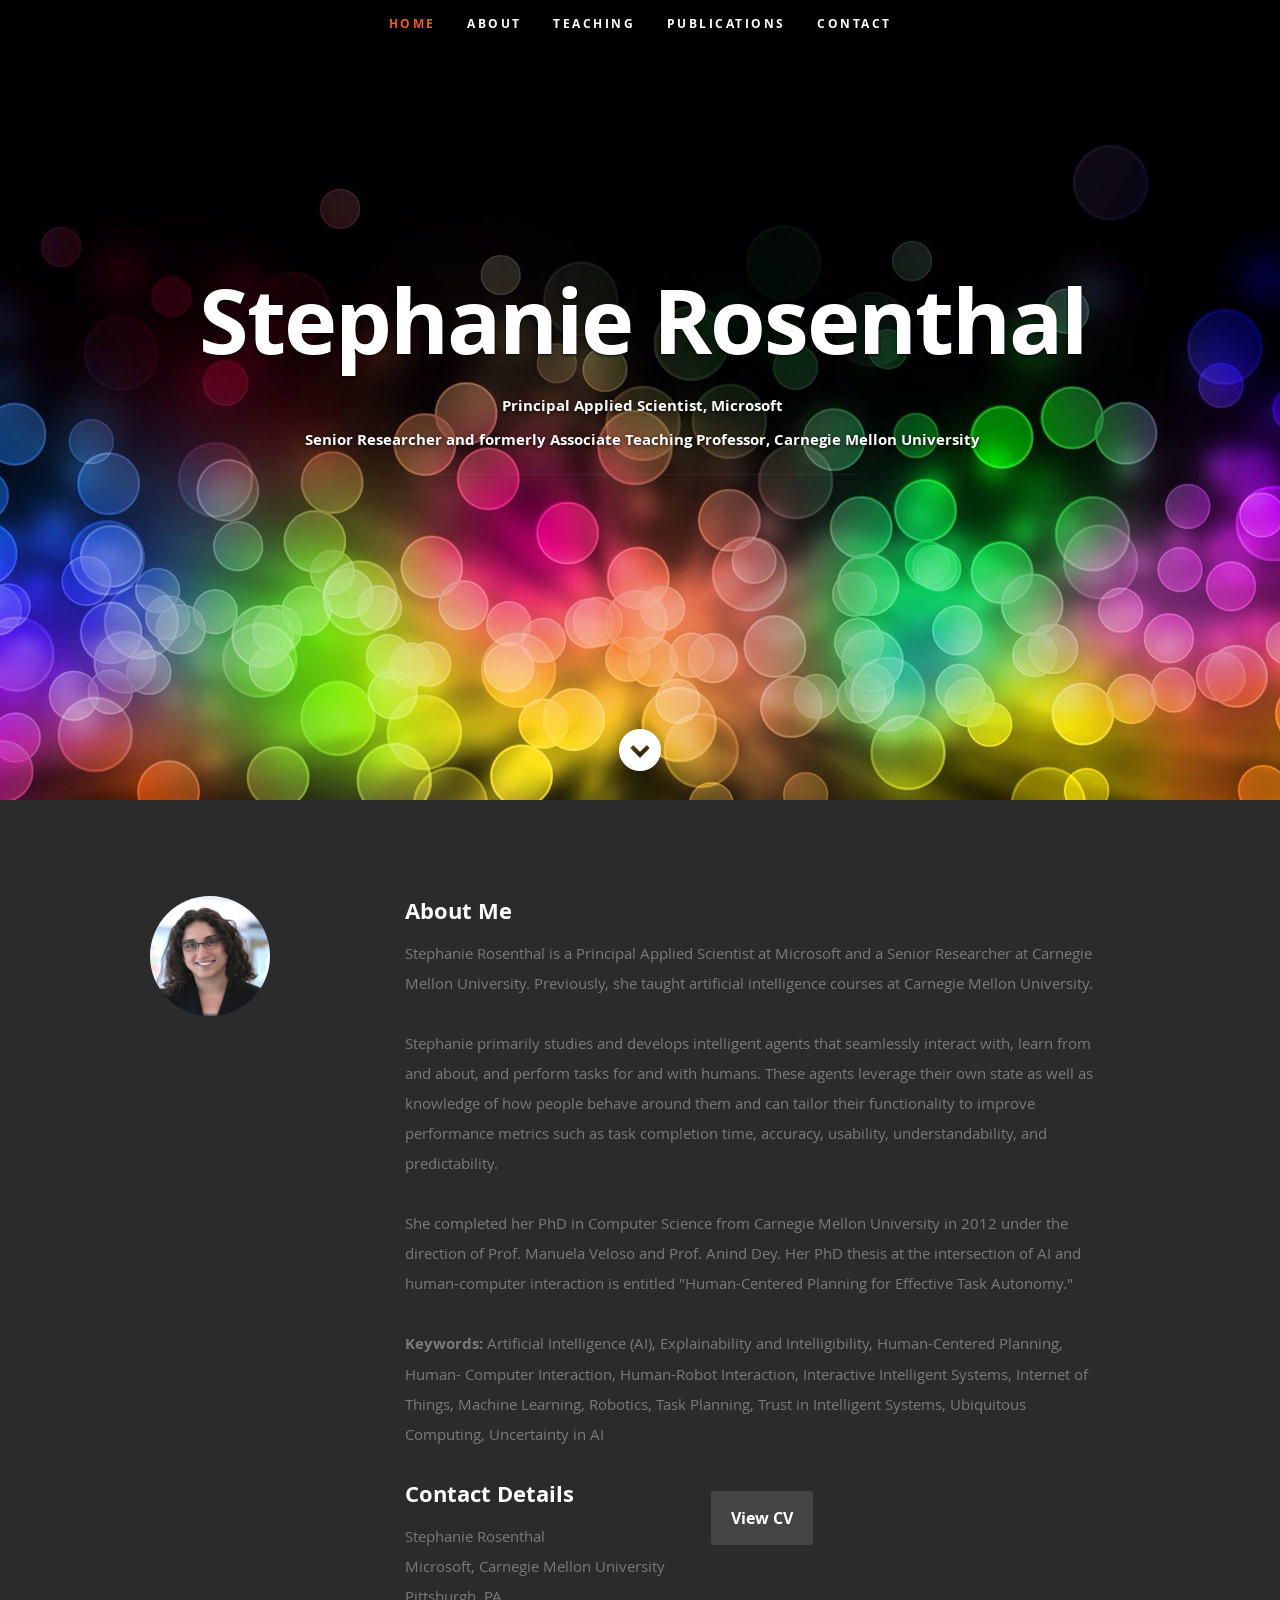
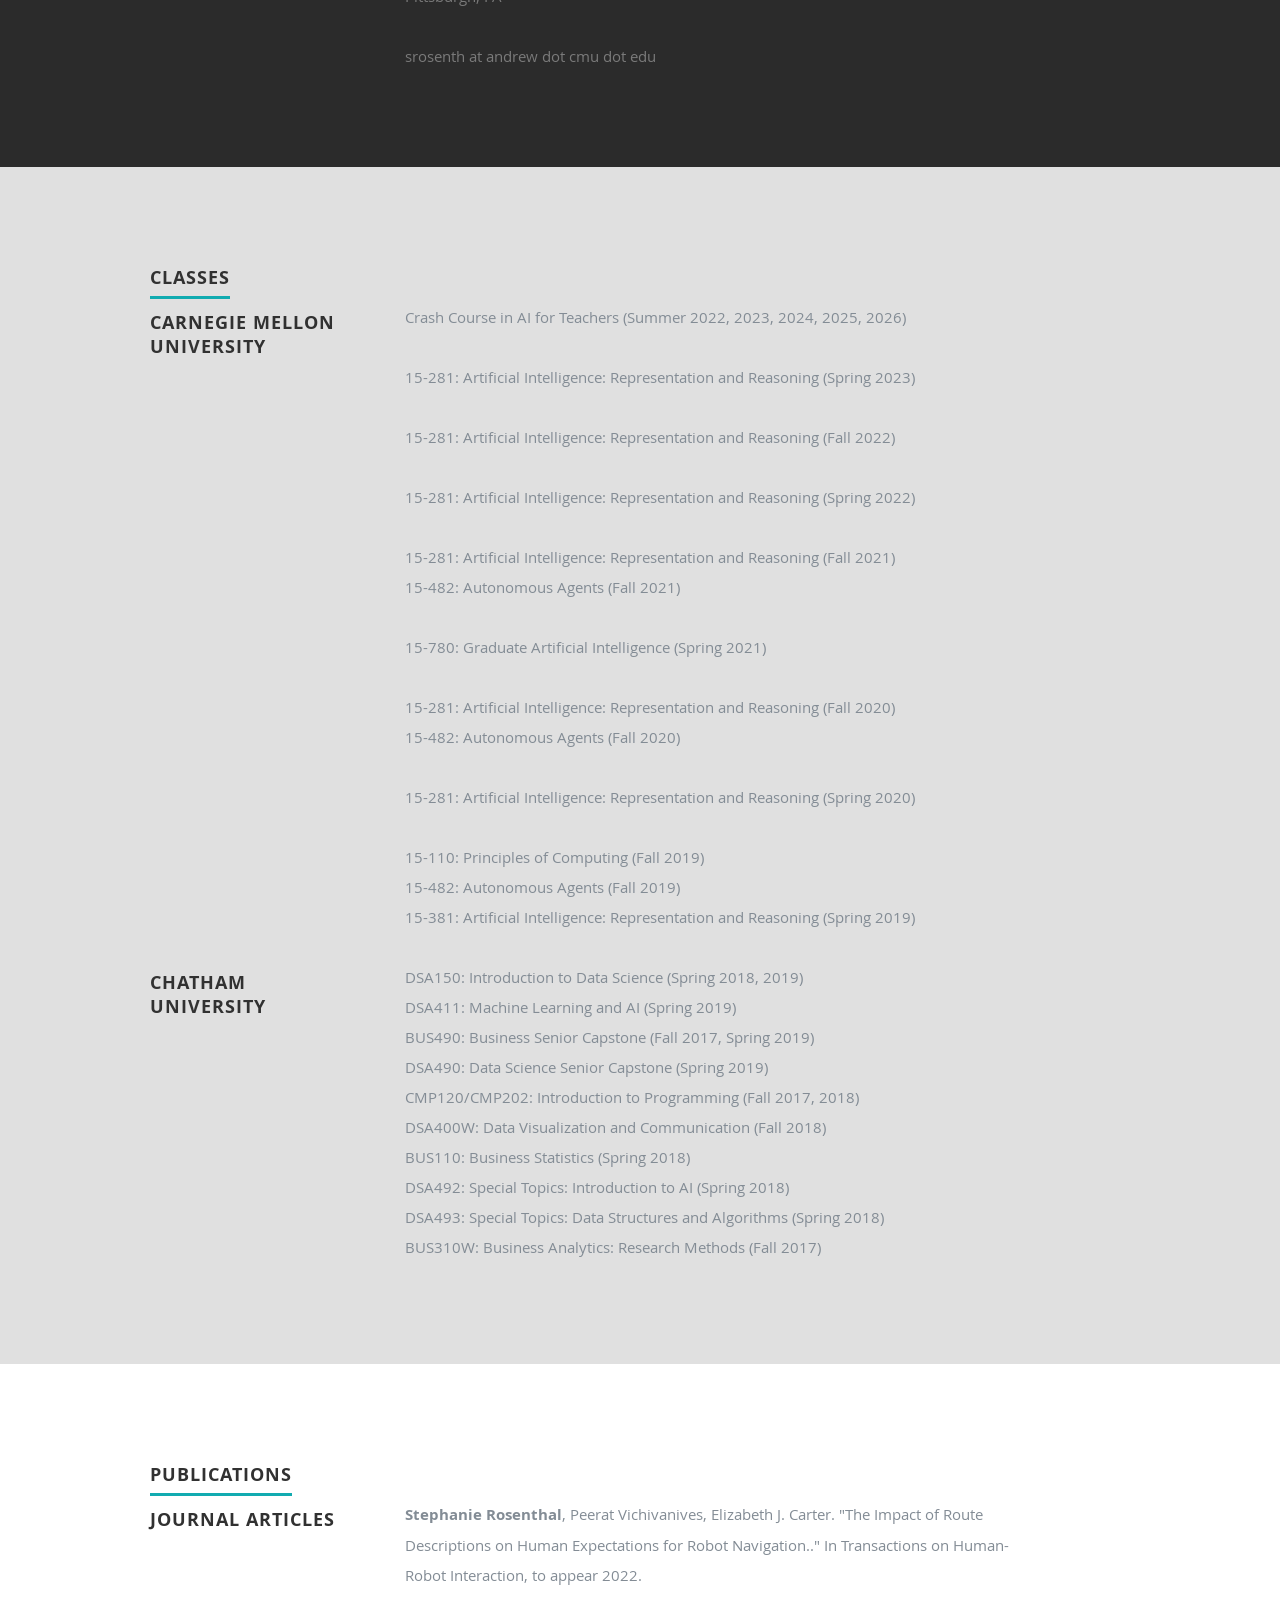
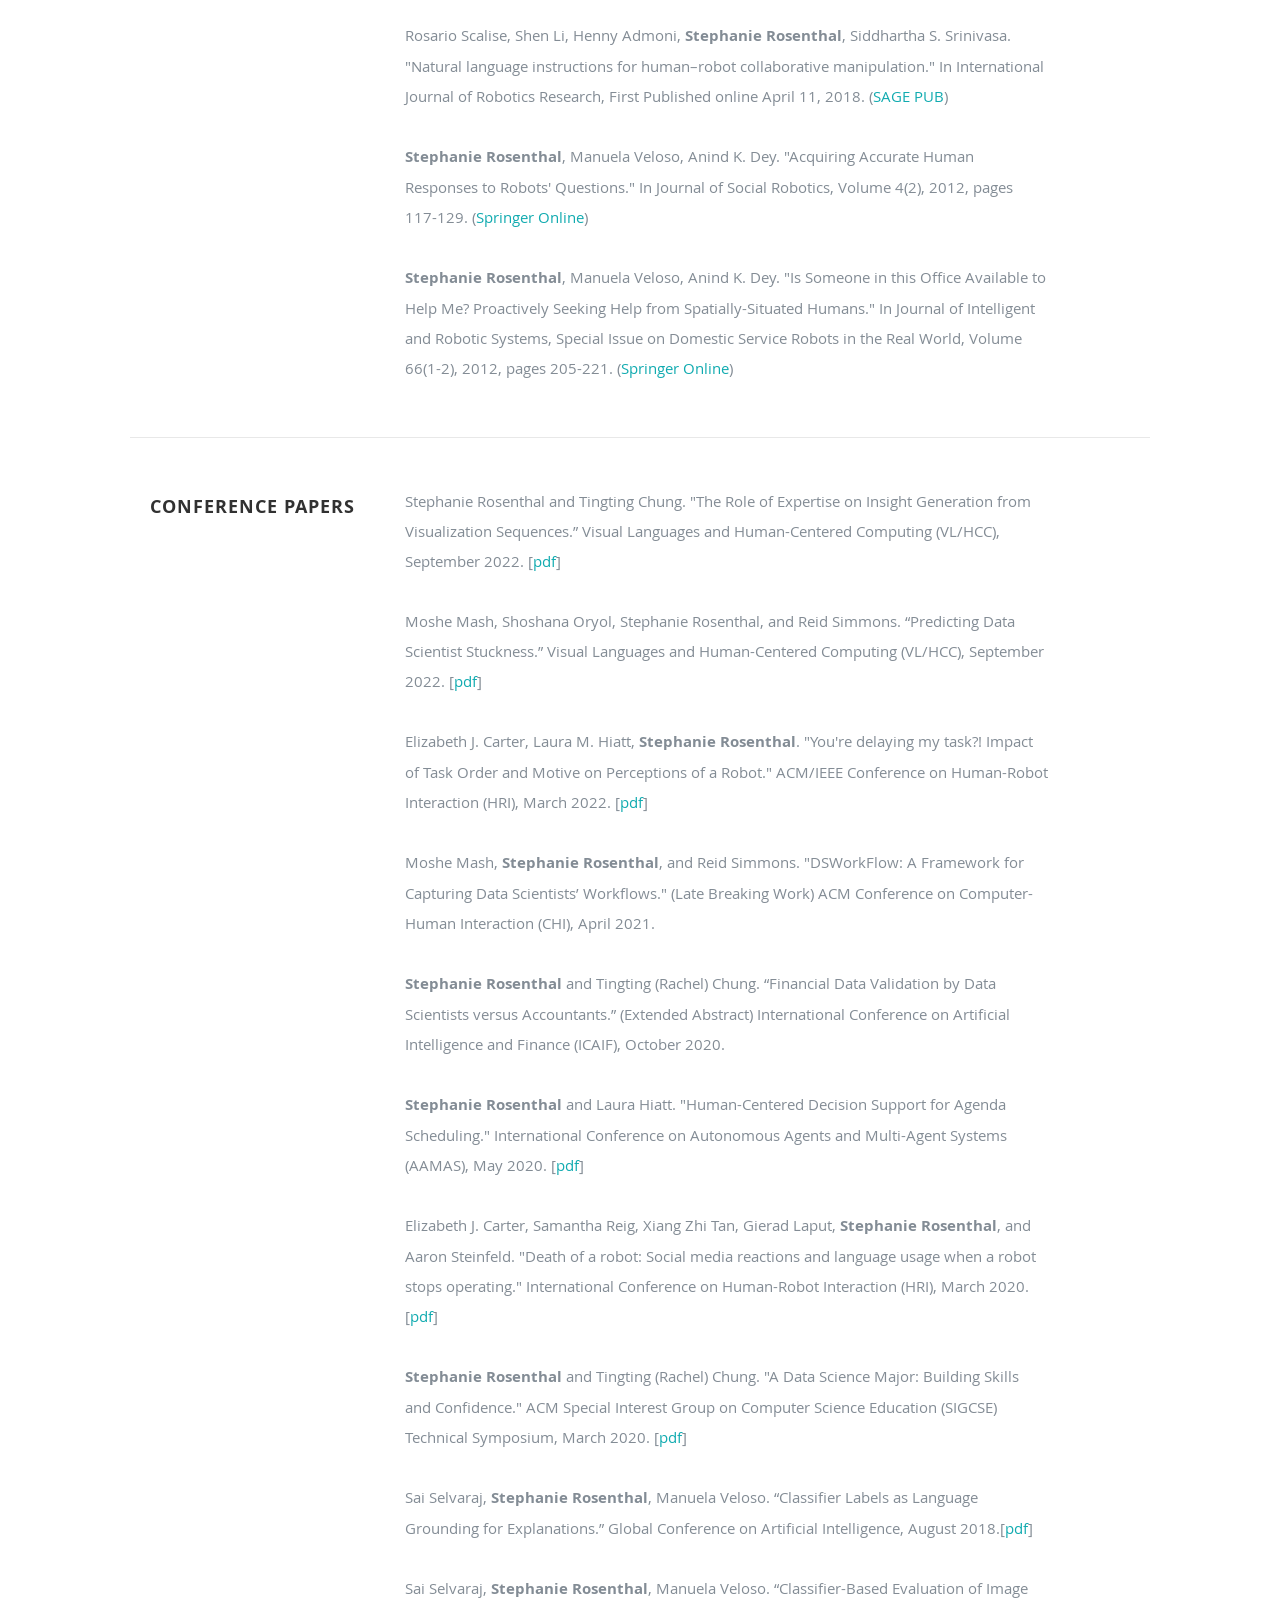
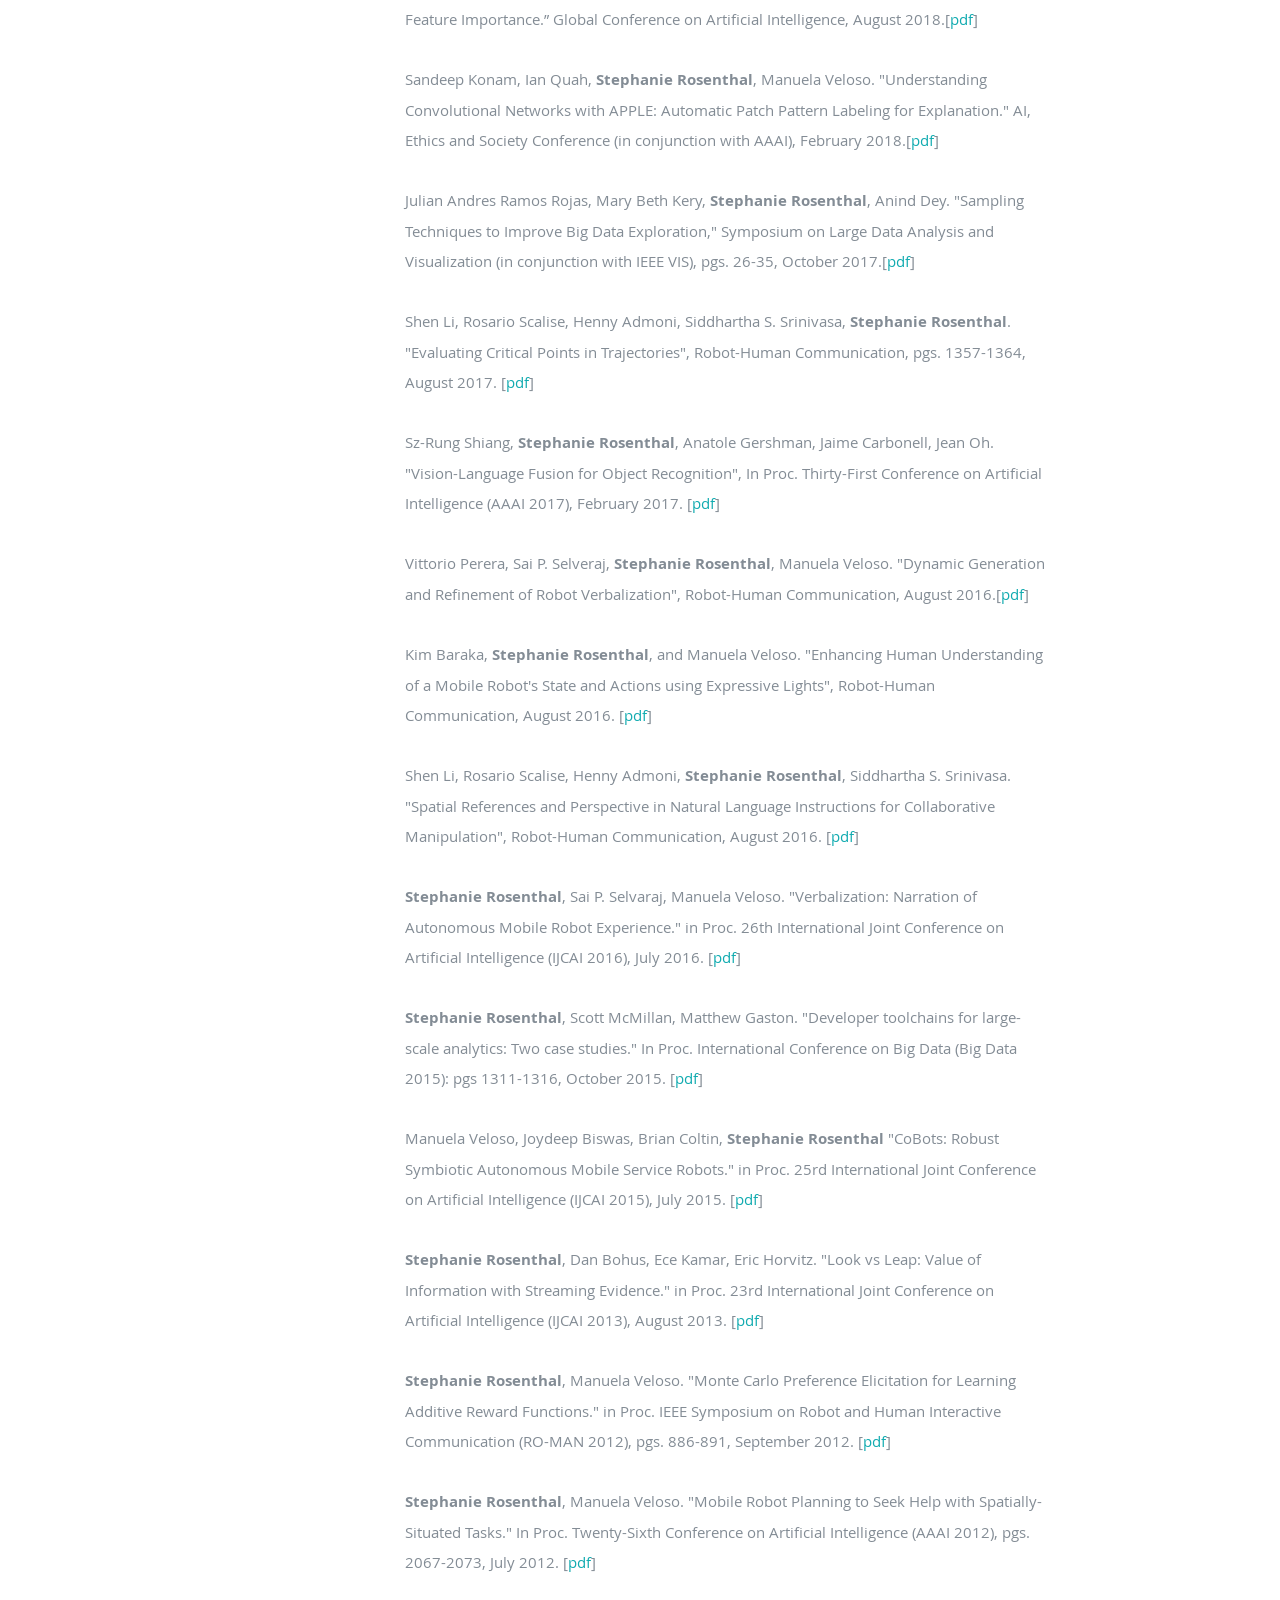
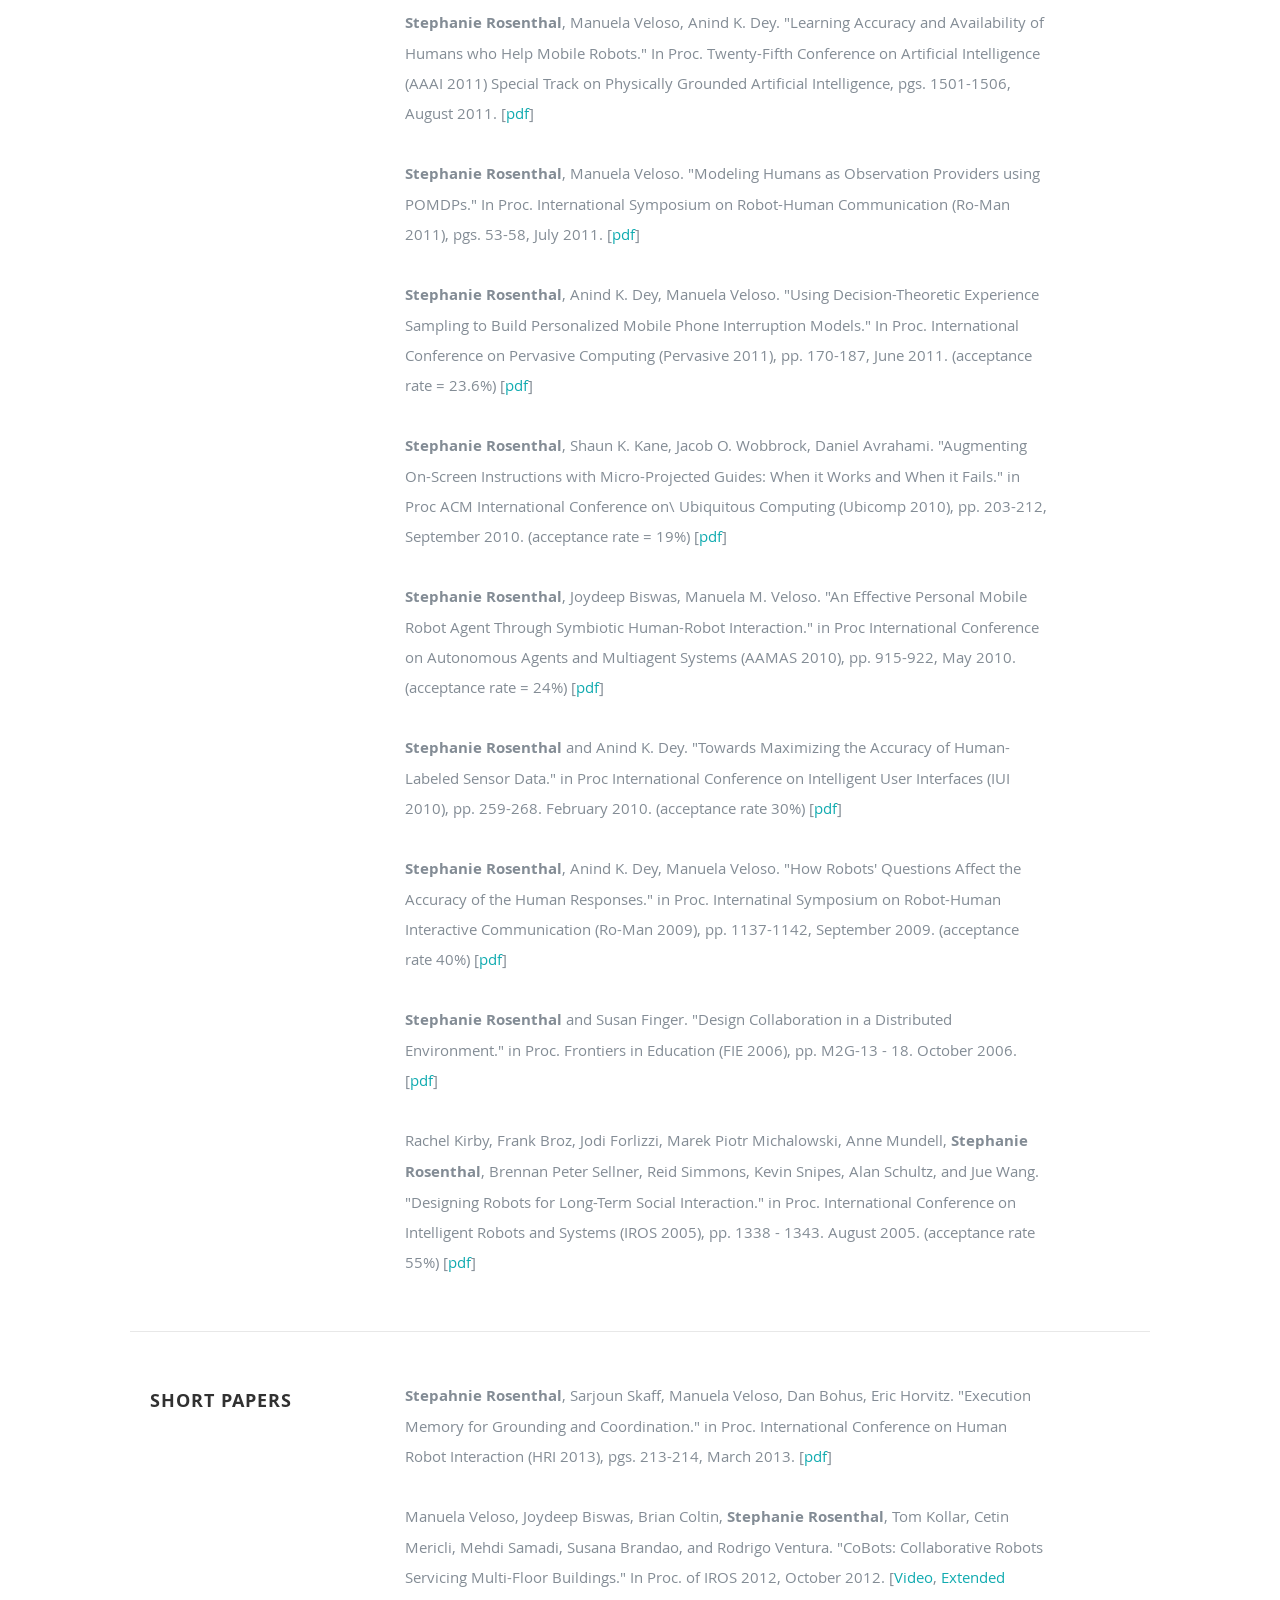
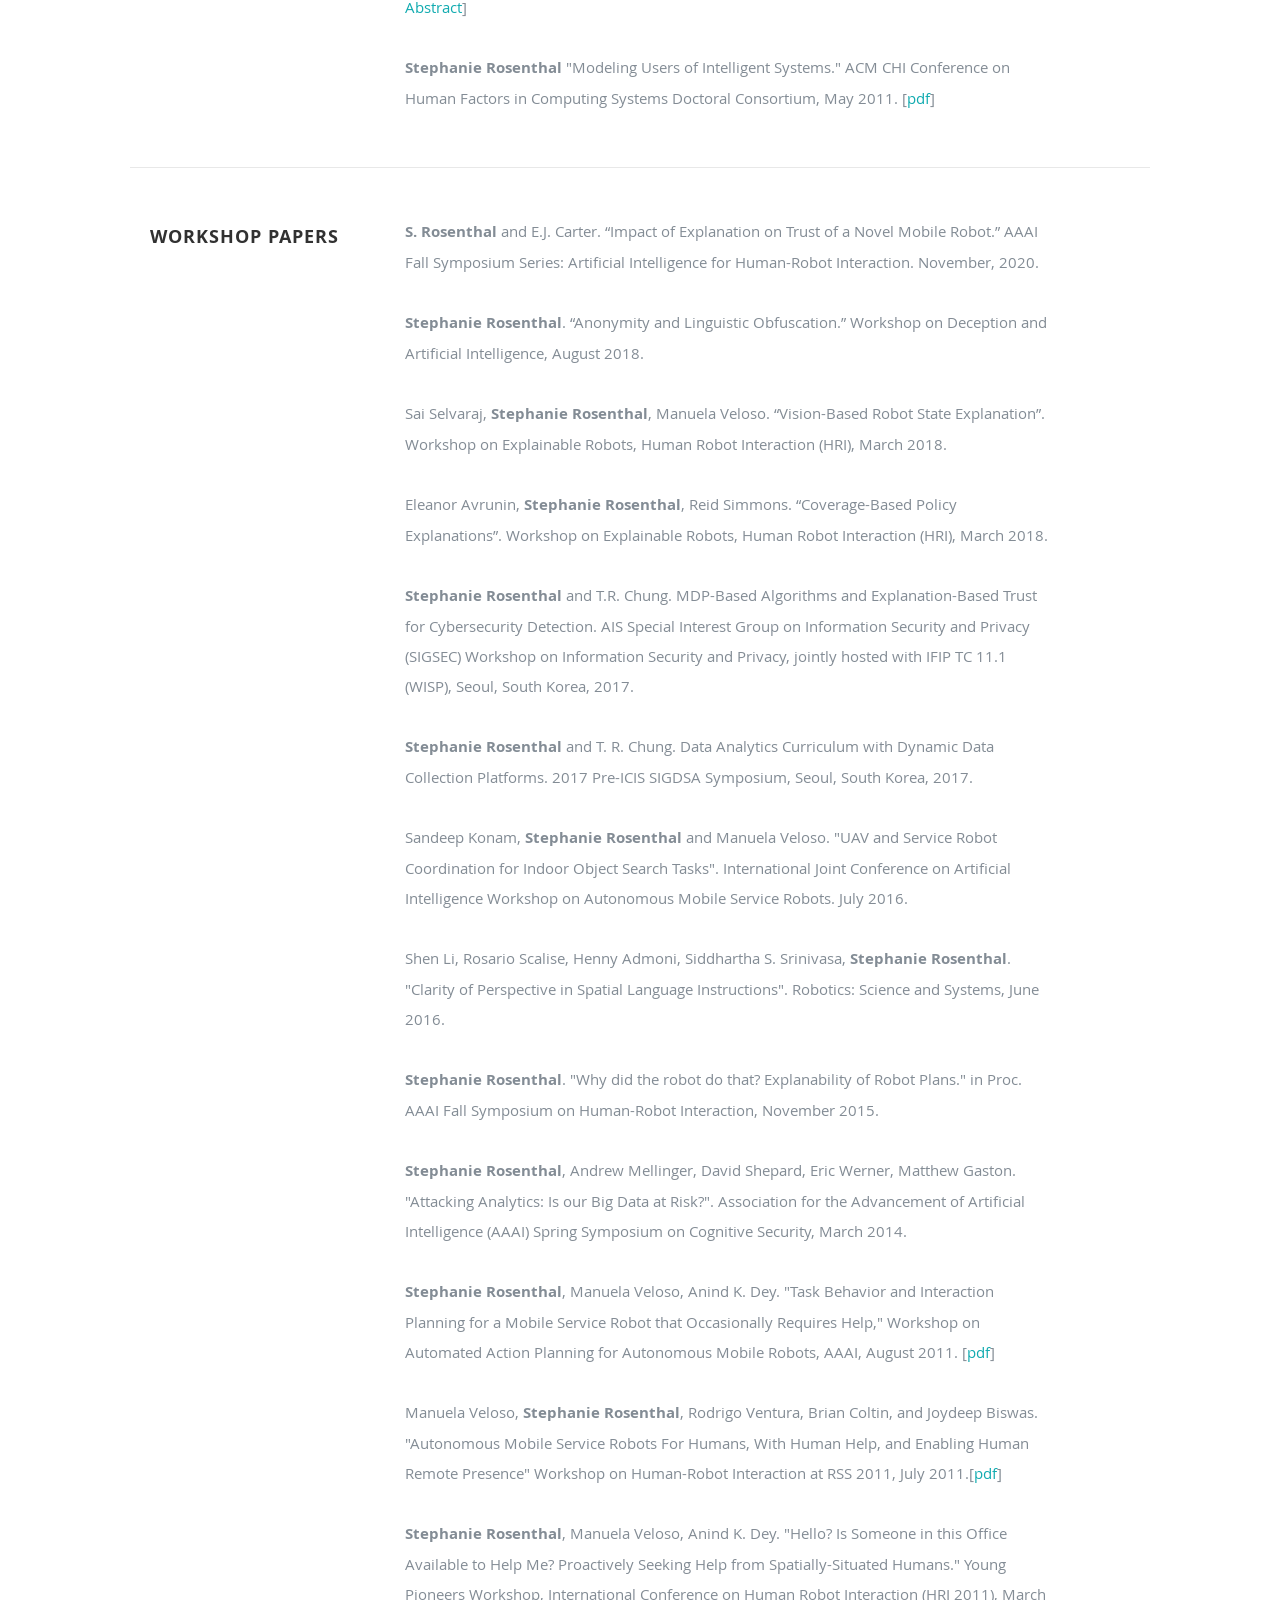
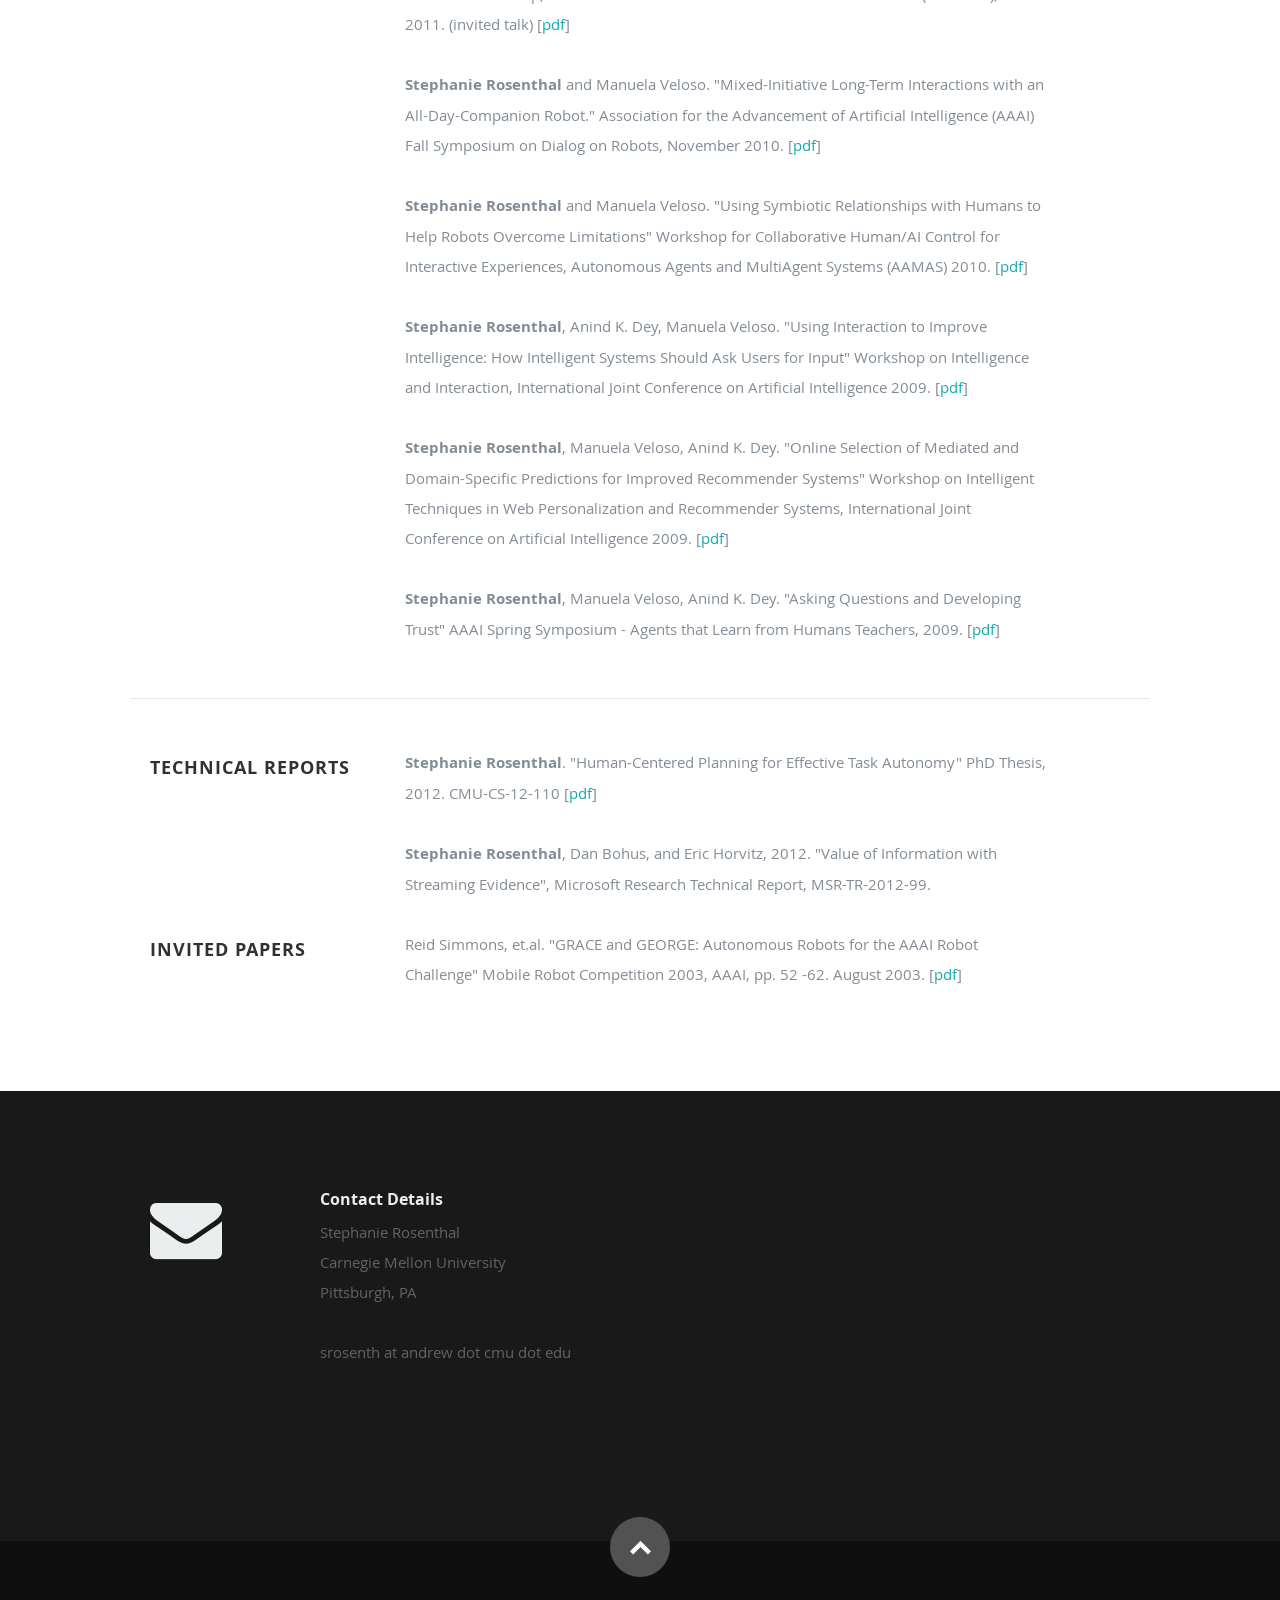
==== commit 939701a8: "add crash course" ====
--- a/index.html
+++ b/index.html
@@ -164,7 +164,8 @@
             <div class="row item">
 
                <div class="twelve columns">
-				   <p>15-281: Artificial Intelligence: Representation and Reasoning (Spring 2022)
+				   <p>Crash Course in AI for Teachers (Summer 2022, 2023, 2024, 2025, 2026)</p>
+				   <p>15-281: Artificial Intelligence: Representation and Reasoning (Spring 2023)
 <br>
 <p>15-281: Artificial Intelligence: Representation and Reasoning (Fall 2022)
 <br>
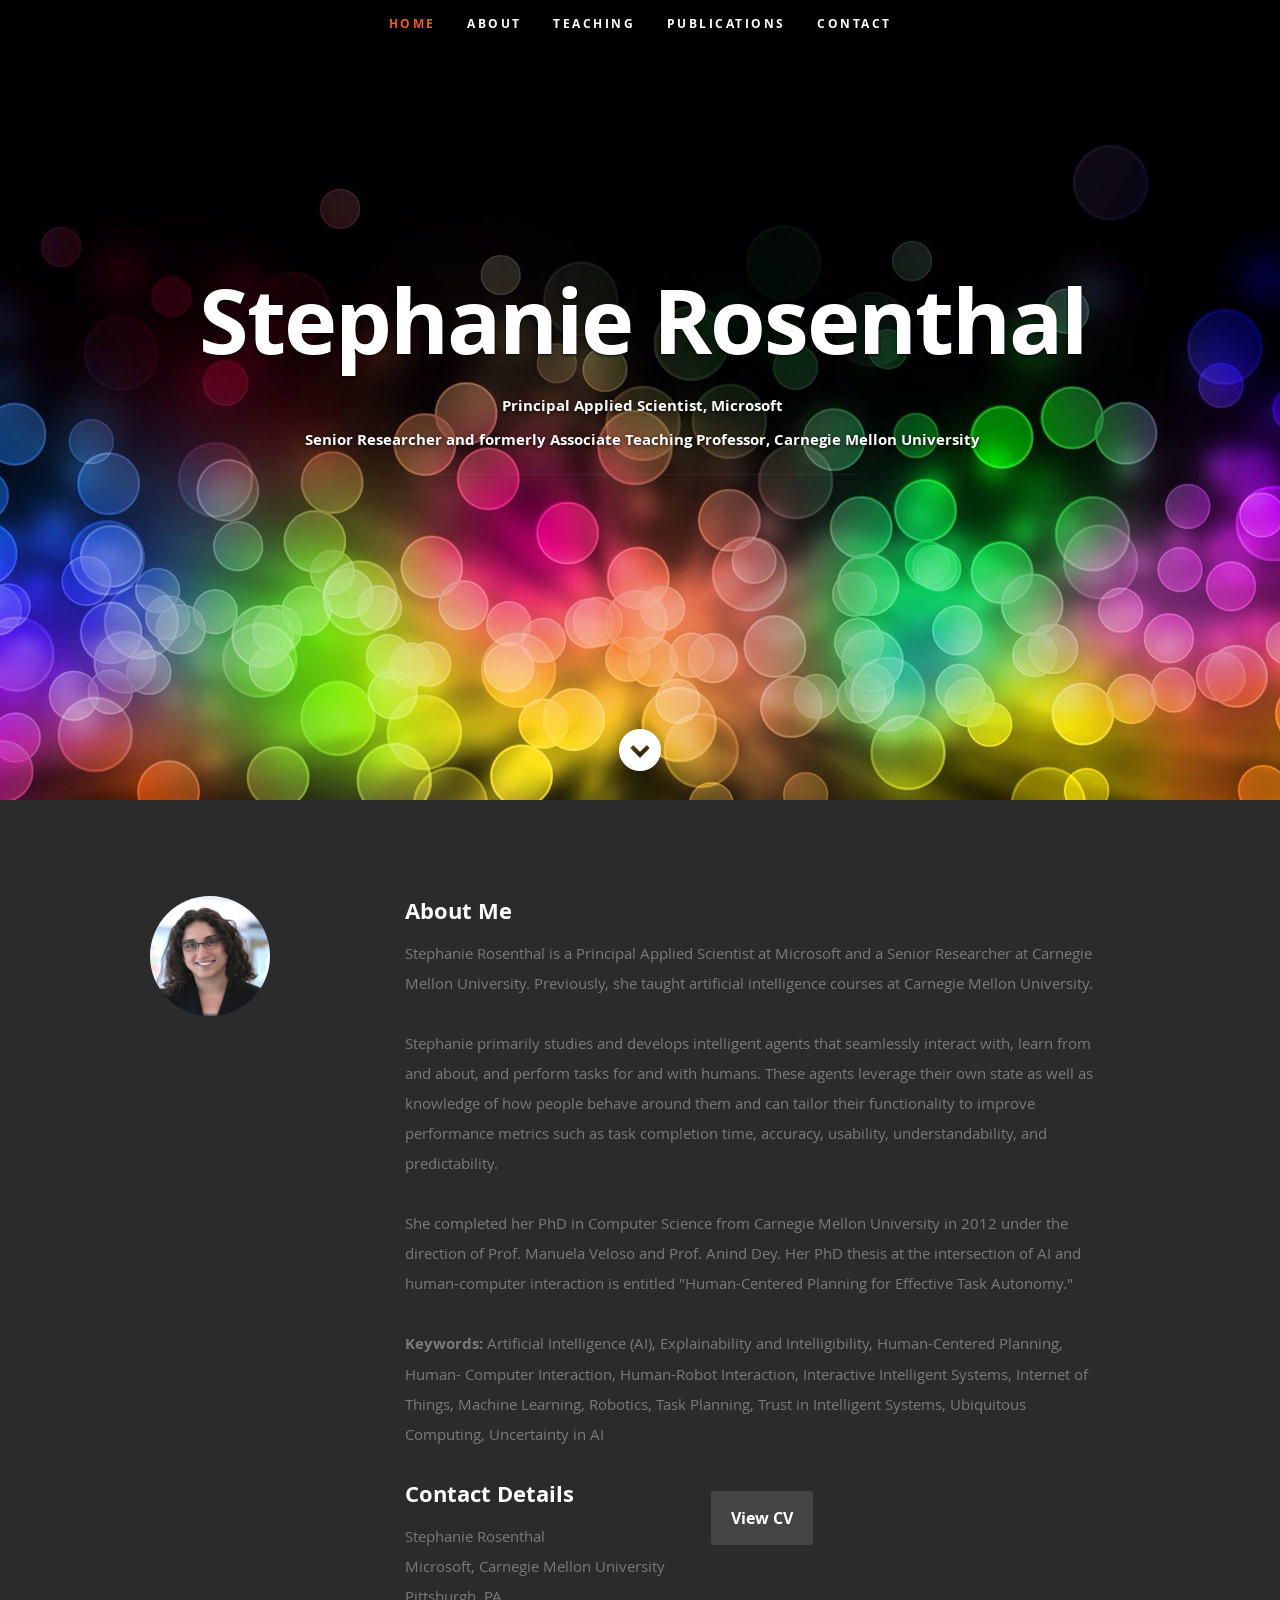
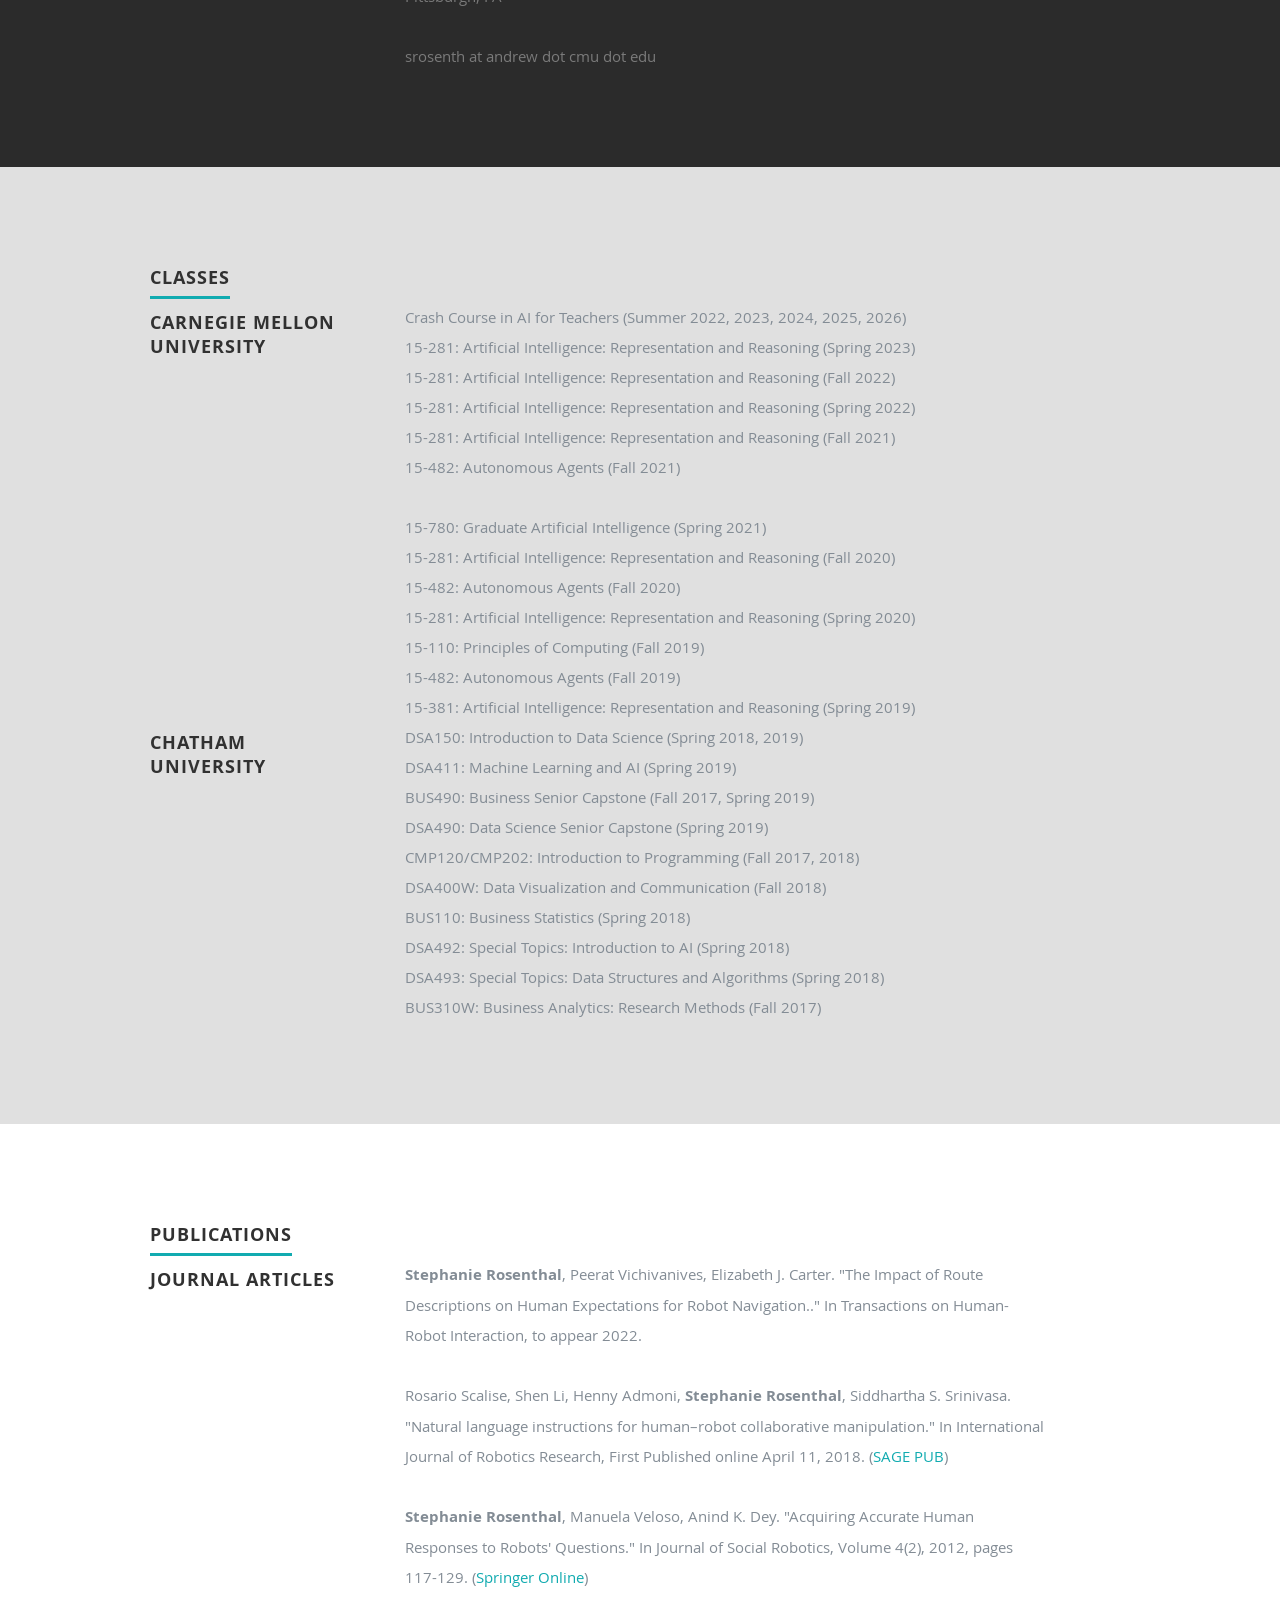
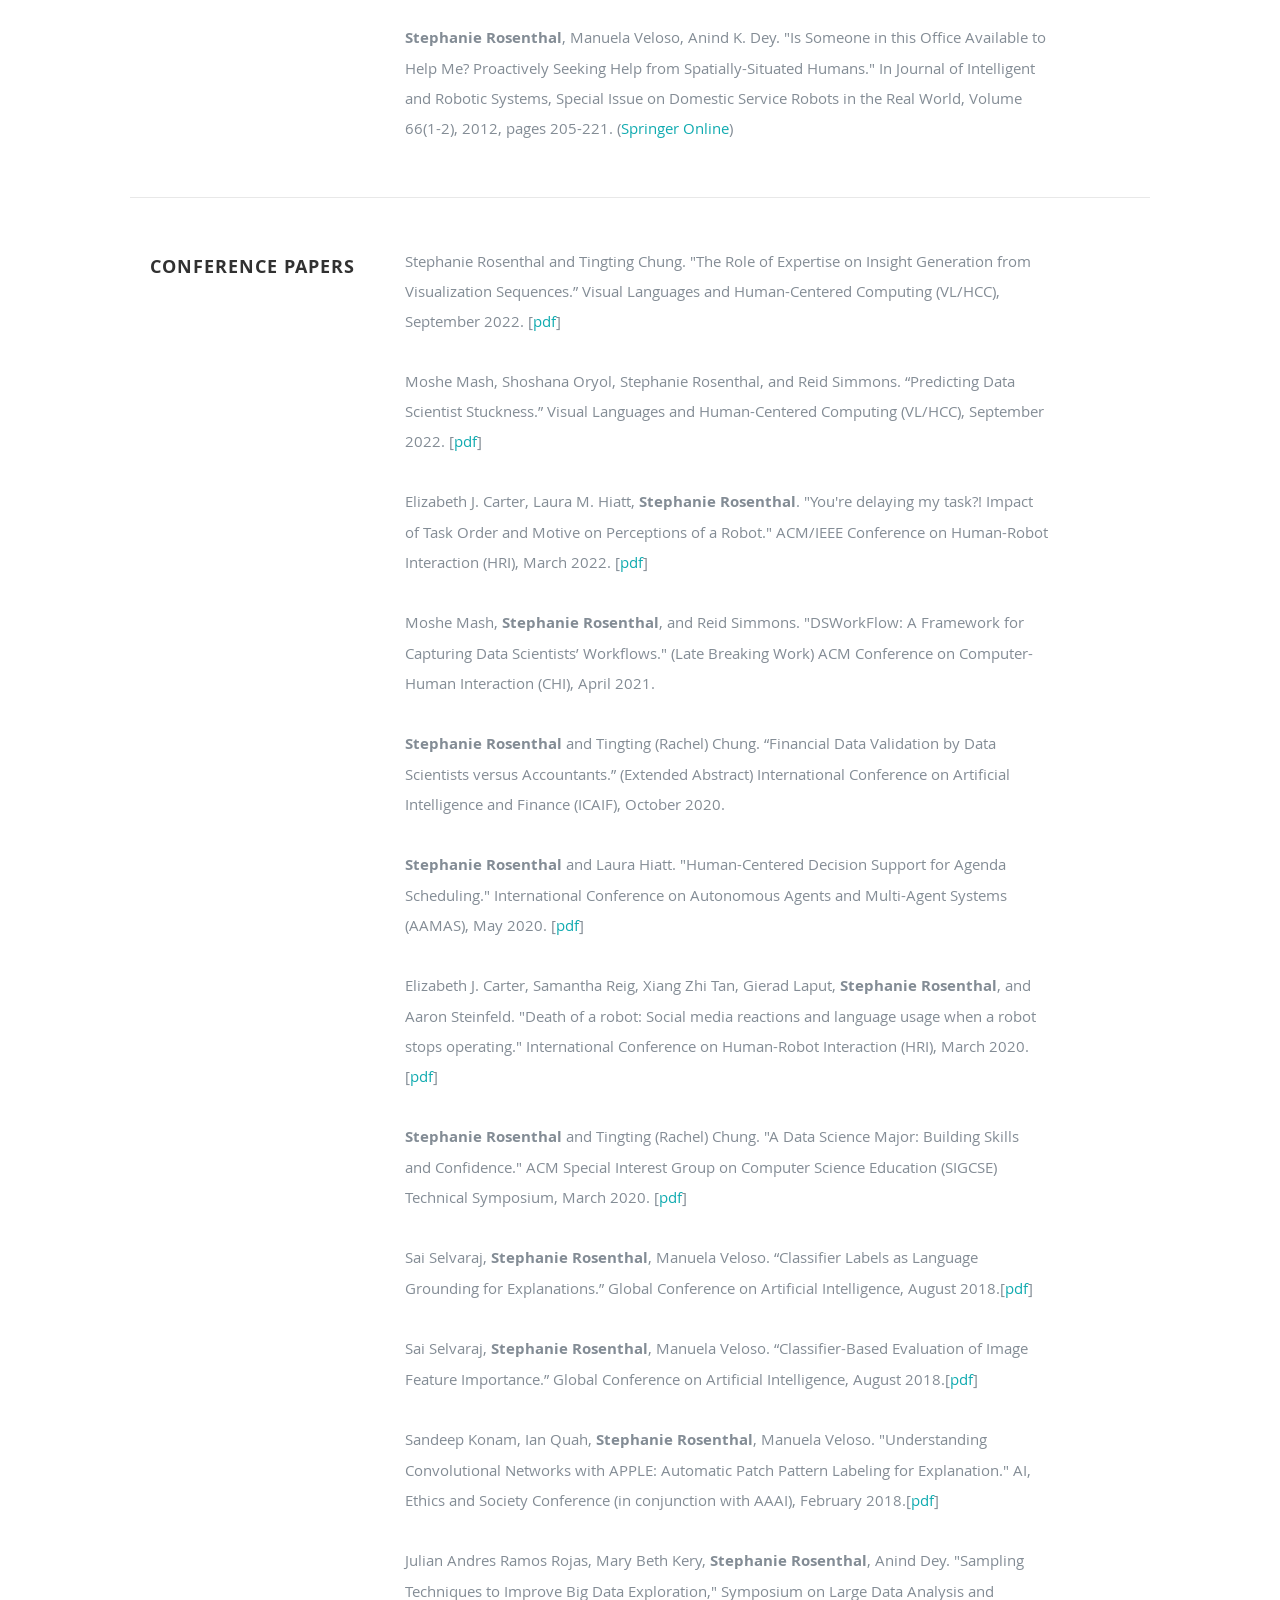
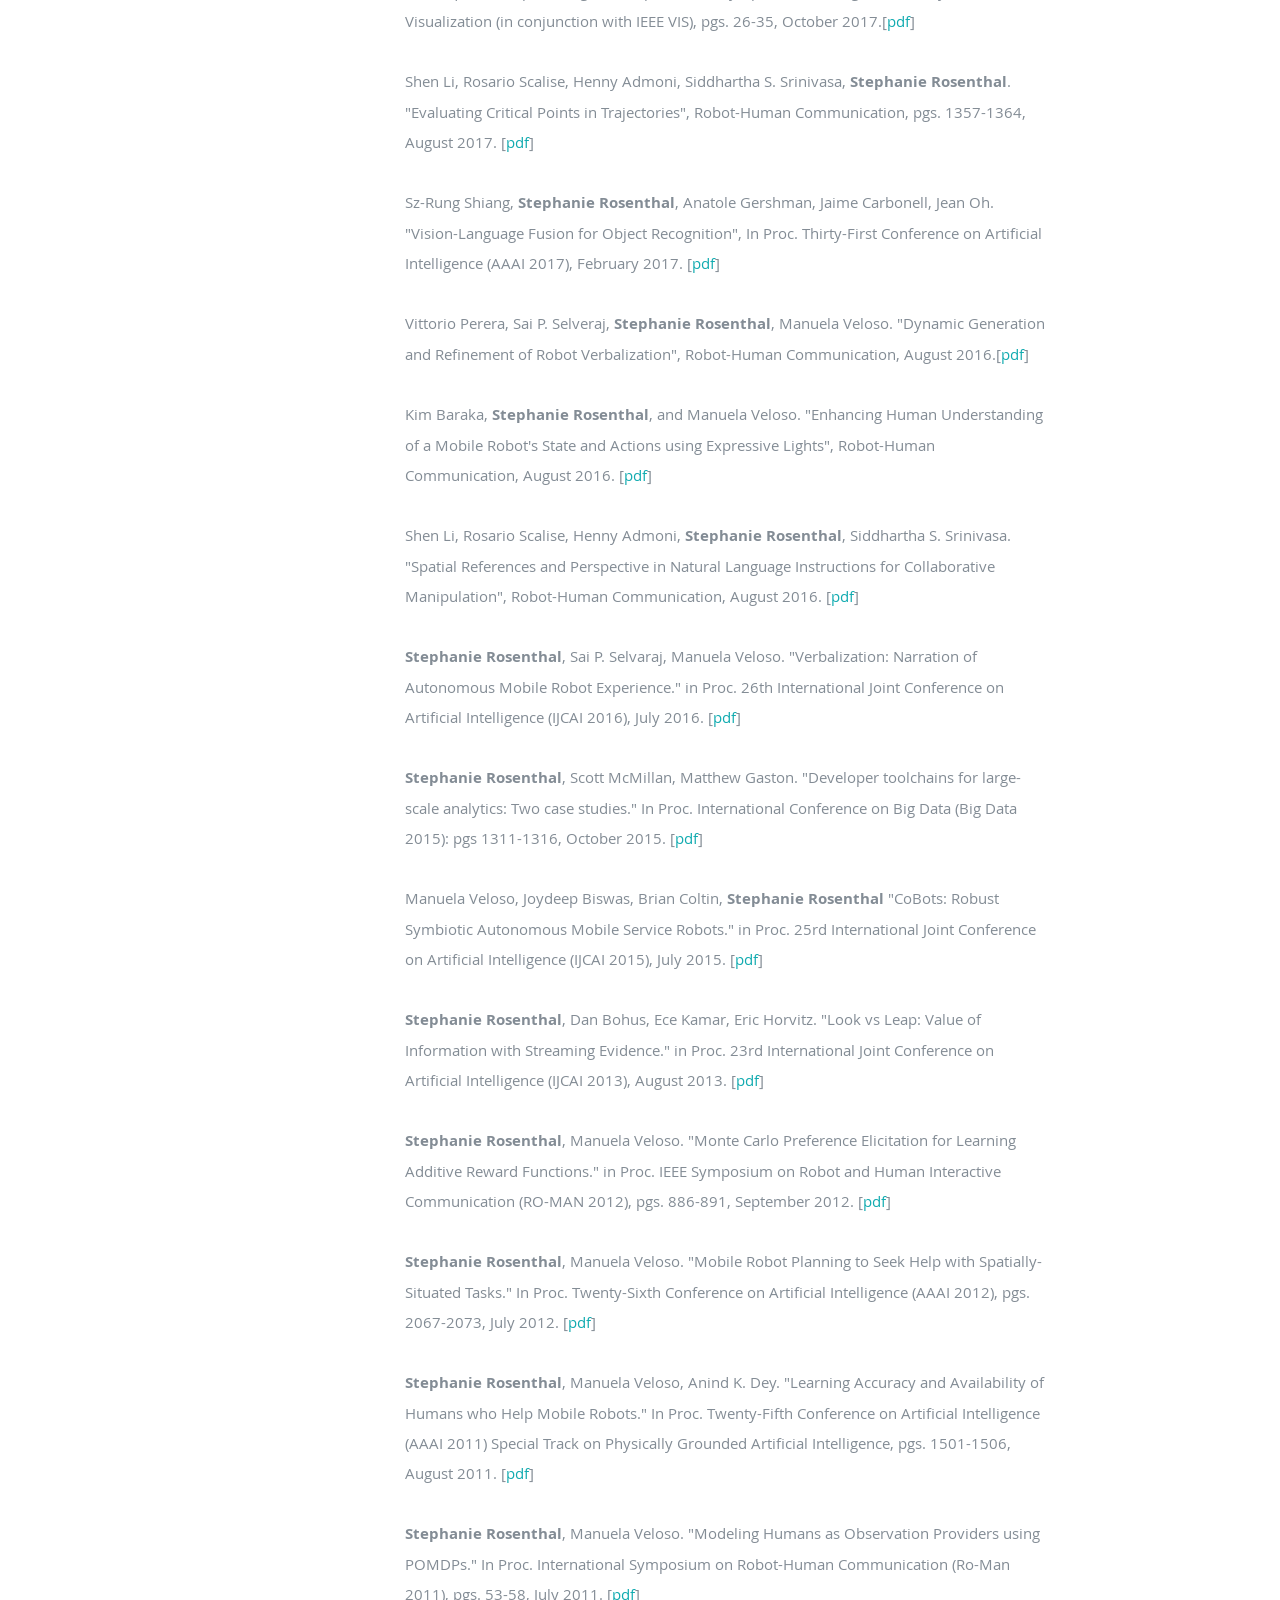
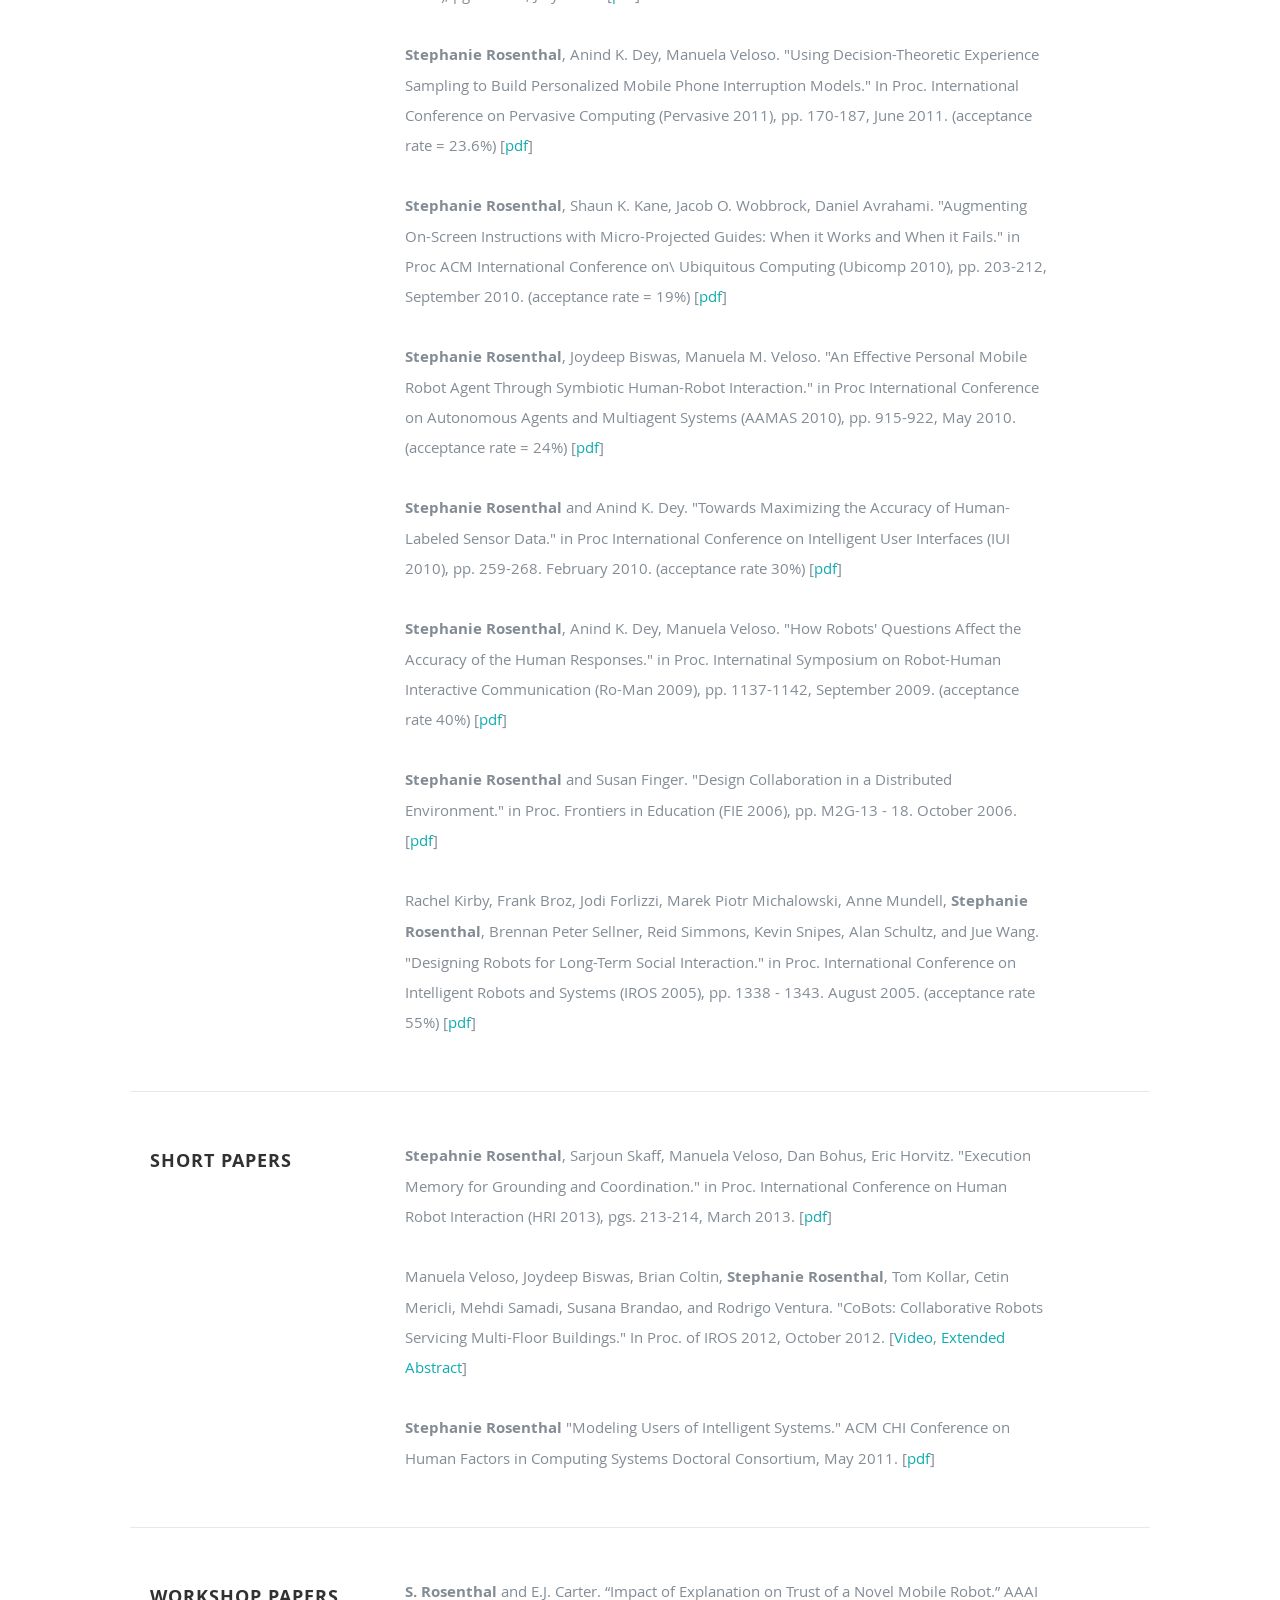
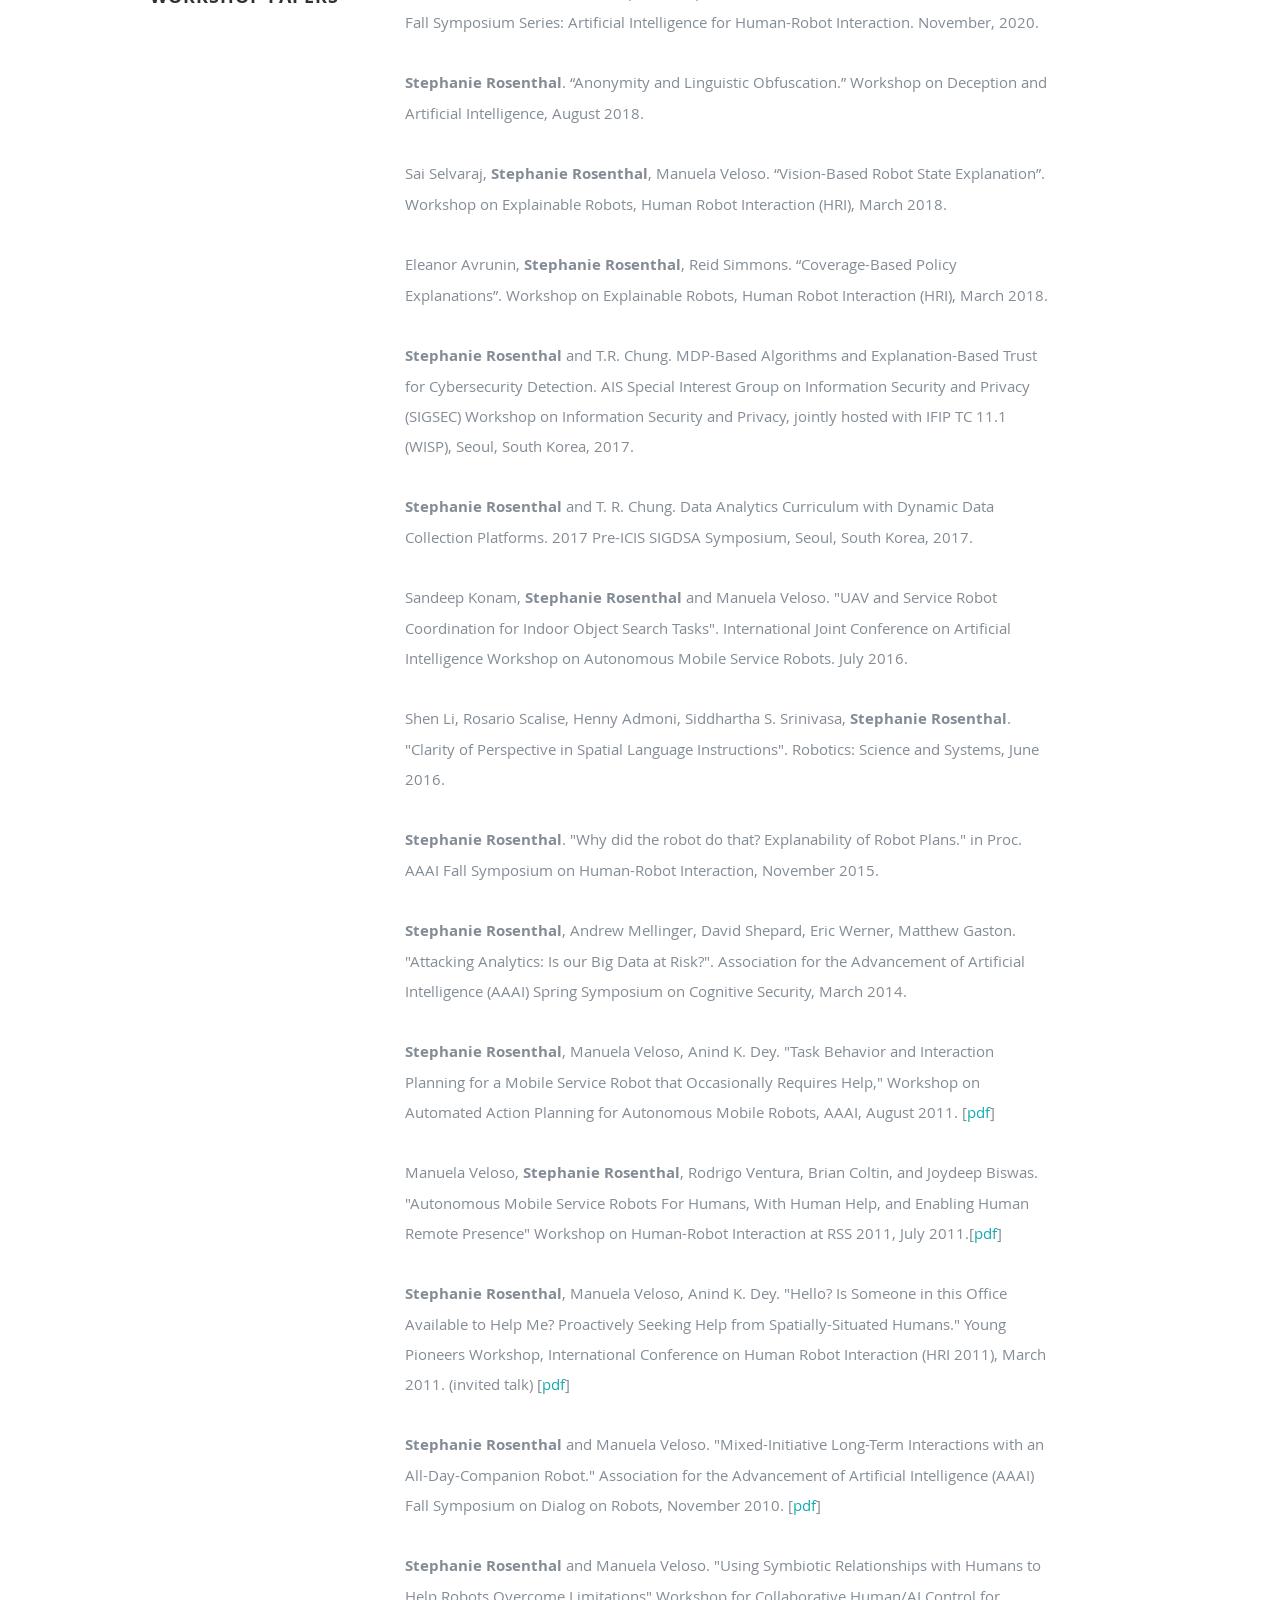
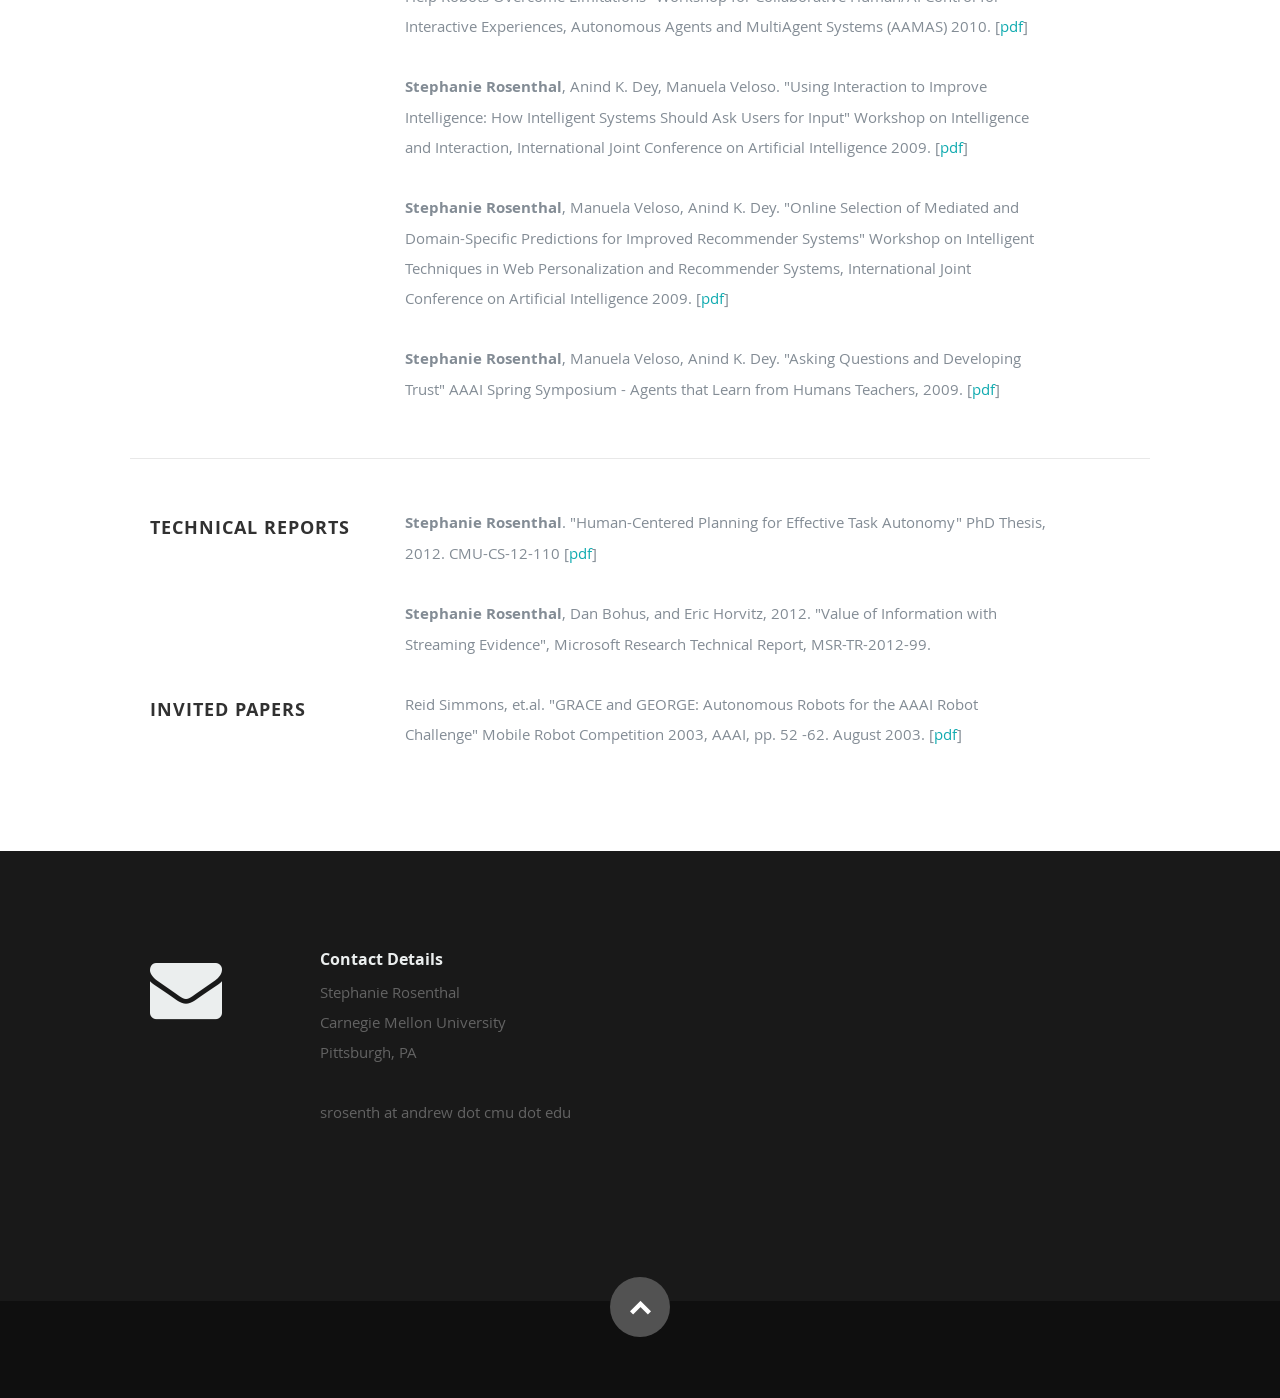
==== commit 2cccf4b9: "changing the spacing" ====
--- a/index.html
+++ b/index.html
@@ -164,20 +164,17 @@
             <div class="row item">
 
                <div class="twelve columns">
-				   <p>Crash Course in AI for Teachers (Summer 2022, 2023, 2024, 2025, 2026)</p>
-				   <p>15-281: Artificial Intelligence: Representation and Reasoning (Spring 2023)
-<br>
-<p>15-281: Artificial Intelligence: Representation and Reasoning (Fall 2022)
-<br>
-				<p>15-281: Artificial Intelligence: Representation and Reasoning (Spring 2022)
-<br>
-<p>15-281: Artificial Intelligence: Representation and Reasoning (Fall 2021)
+				   Crash Course in AI for Teachers (Summer 2022, 2023, 2024, 2025, 2026)
+				   <br/>15-281: Artificial Intelligence: Representation and Reasoning (Spring 2023)
+<br/>15-281: Artificial Intelligence: Representation and Reasoning (Fall 2022)
+				<br/>15-281: Artificial Intelligence: Representation and Reasoning (Spring 2022)
+<br/>15-281: Artificial Intelligence: Representation and Reasoning (Fall 2021)
 		  <br/>15-482: Autonomous Agents (Fall 2021)<br>
-		 <p>15-780: Graduate Artificial Intelligence (Spring 2021)
-		 <p>15-281: Artificial Intelligence: Representation and Reasoning (Fall 2020)
+		 <br/>15-780: Graduate Artificial Intelligence (Spring 2021)
+		 <br/>15-281: Artificial Intelligence: Representation and Reasoning (Fall 2020)
 		  <br/>15-482: Autonomous Agents (Fall 2020)
-		 <p>15-281: Artificial Intelligence: Representation and Reasoning (Spring 2020)
-<br><p>15-110: Principles of Computing (Fall 2019)
+		 <br/>15-281: Artificial Intelligence: Representation and Reasoning (Spring 2020)
+		<br/>15-110: Principles of Computing (Fall 2019)
 		  <br/>15-482: Autonomous Agents (Fall 2019)
 		  <br/>15-381: Artificial Intelligence: Representation and Reasoning (Spring 2019)
                </div>
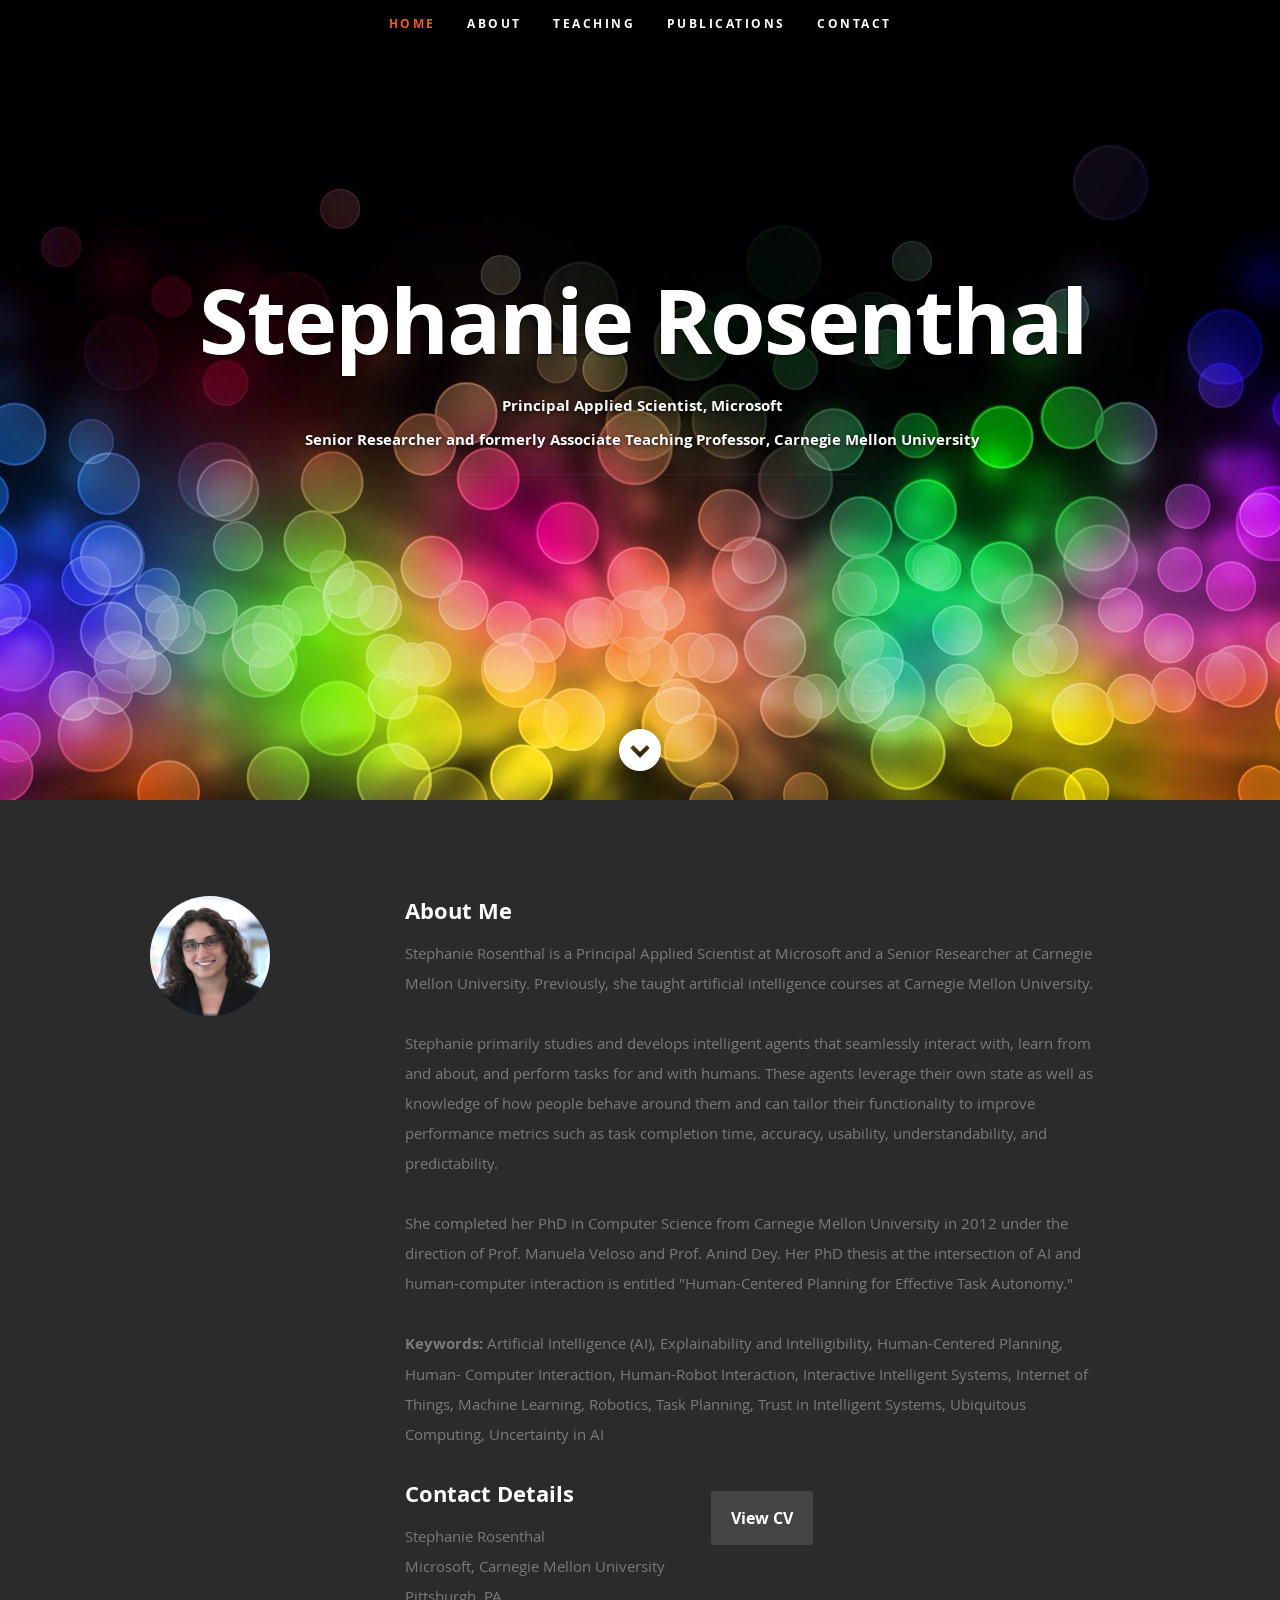
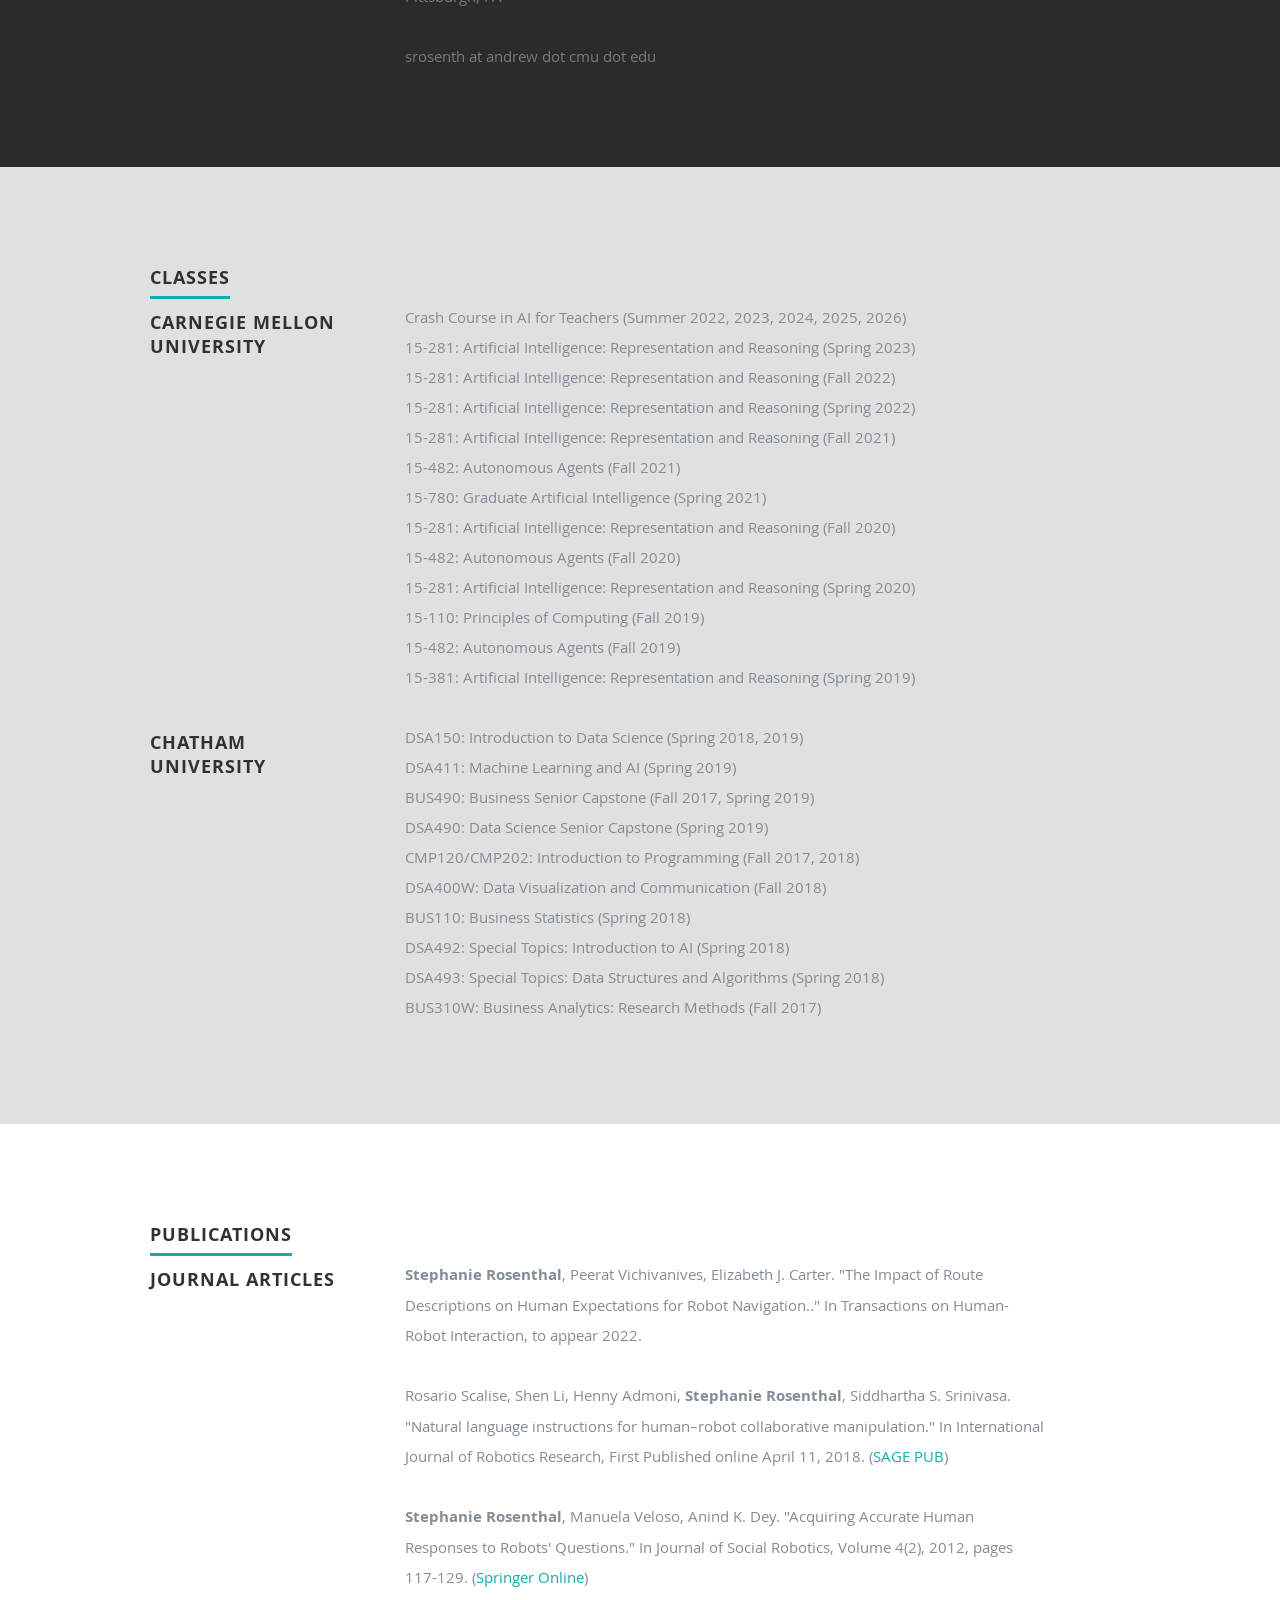
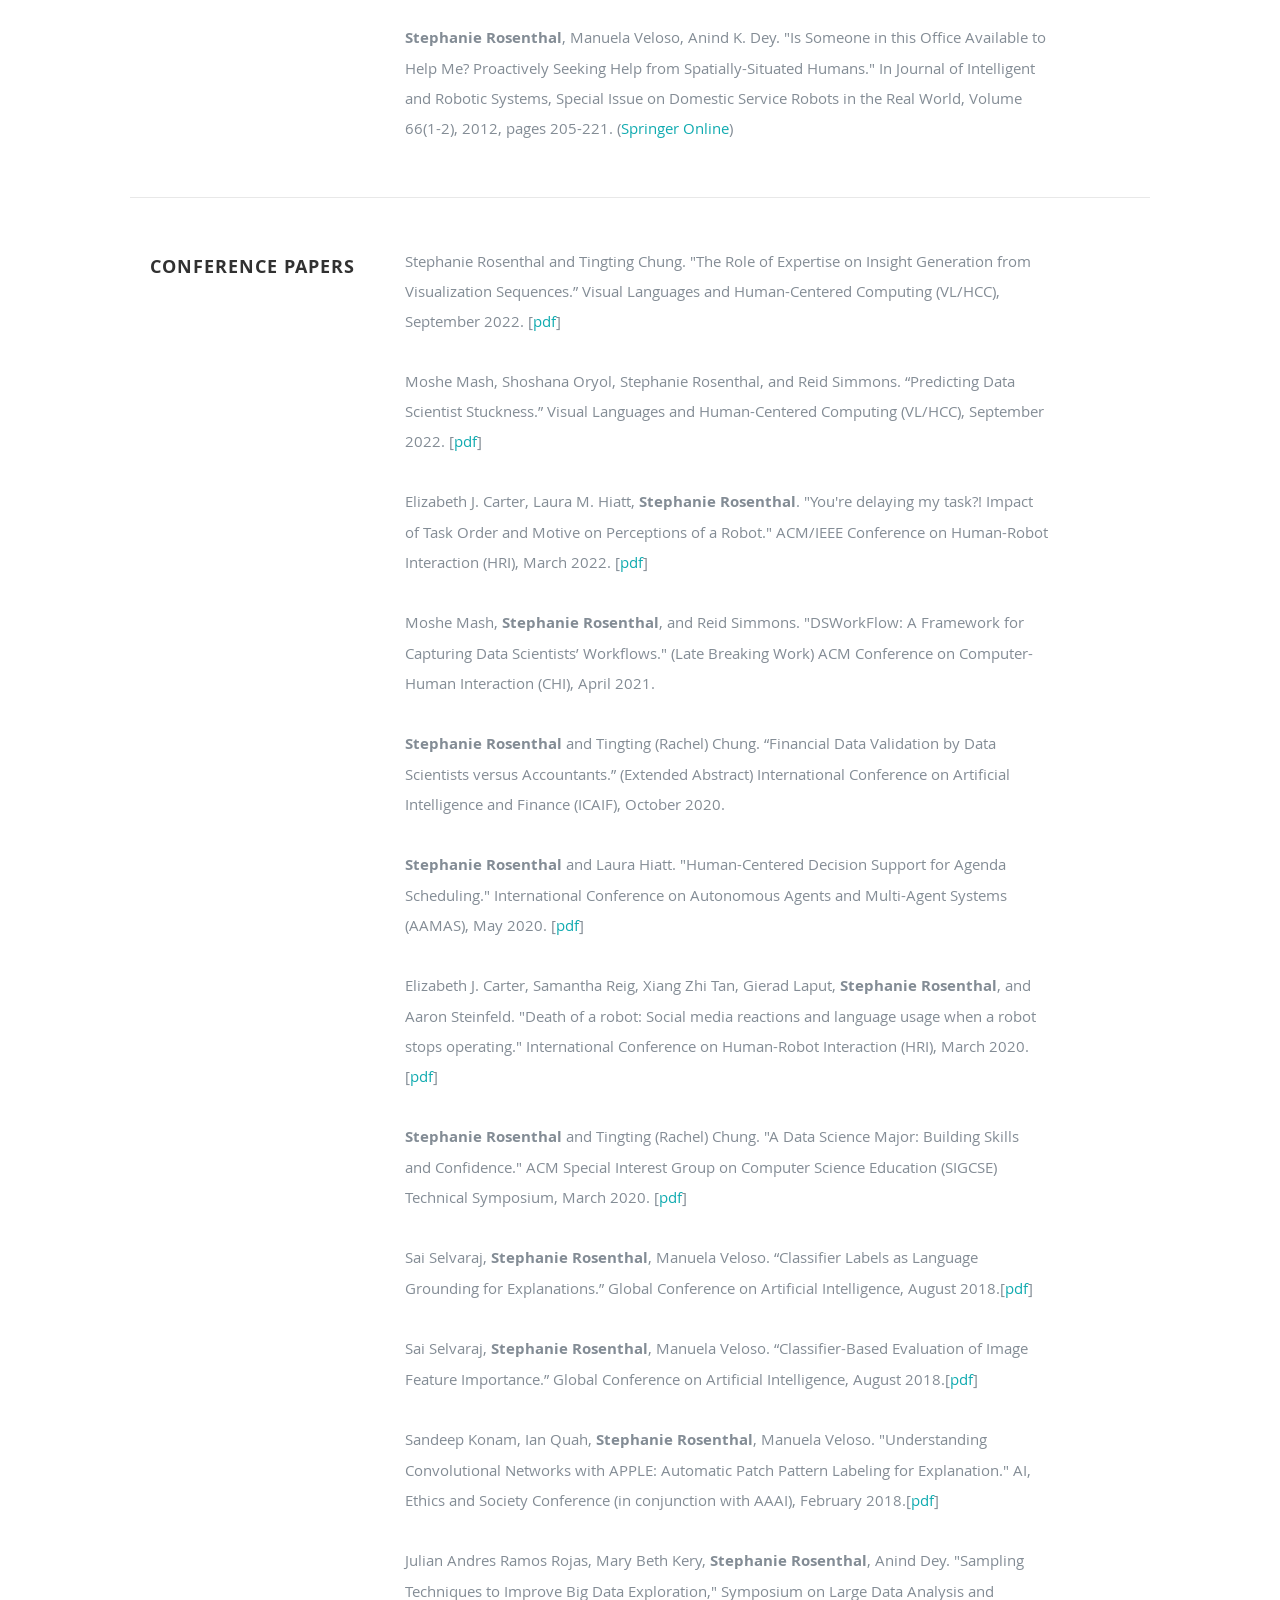
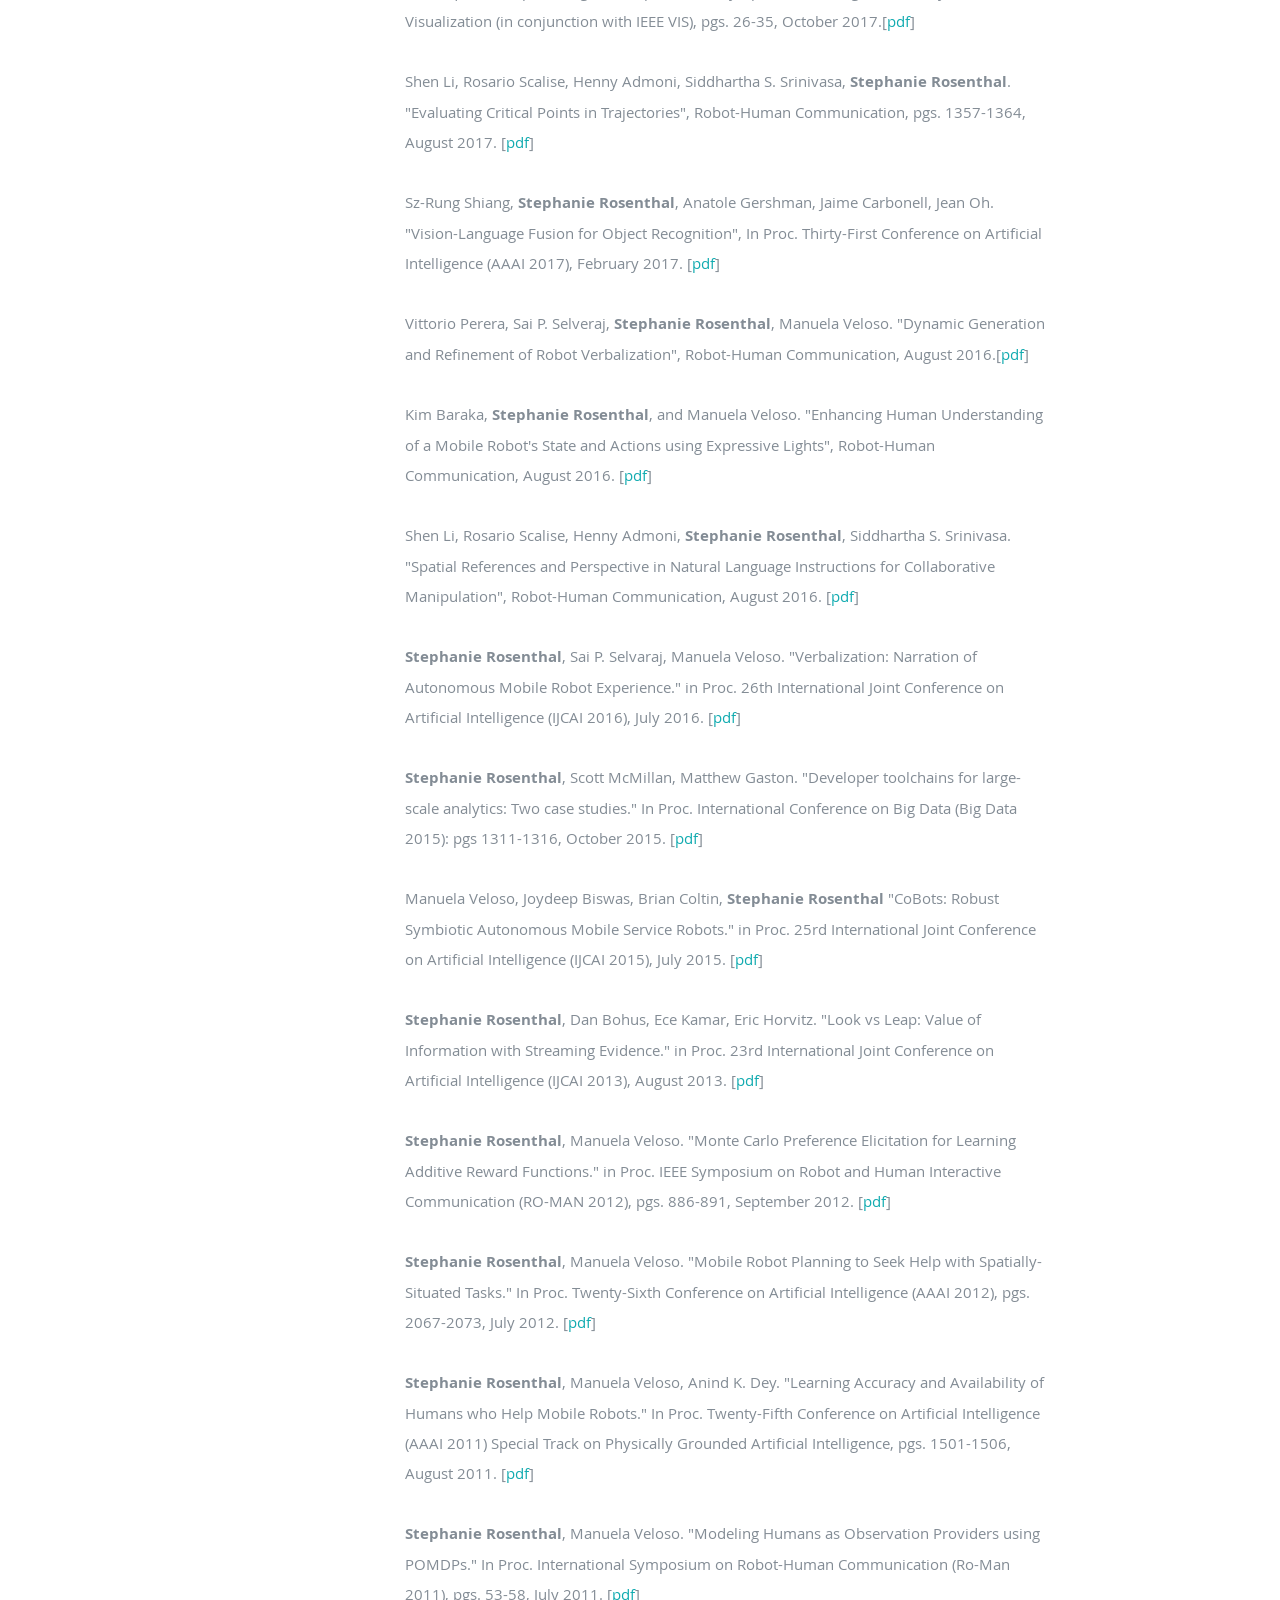
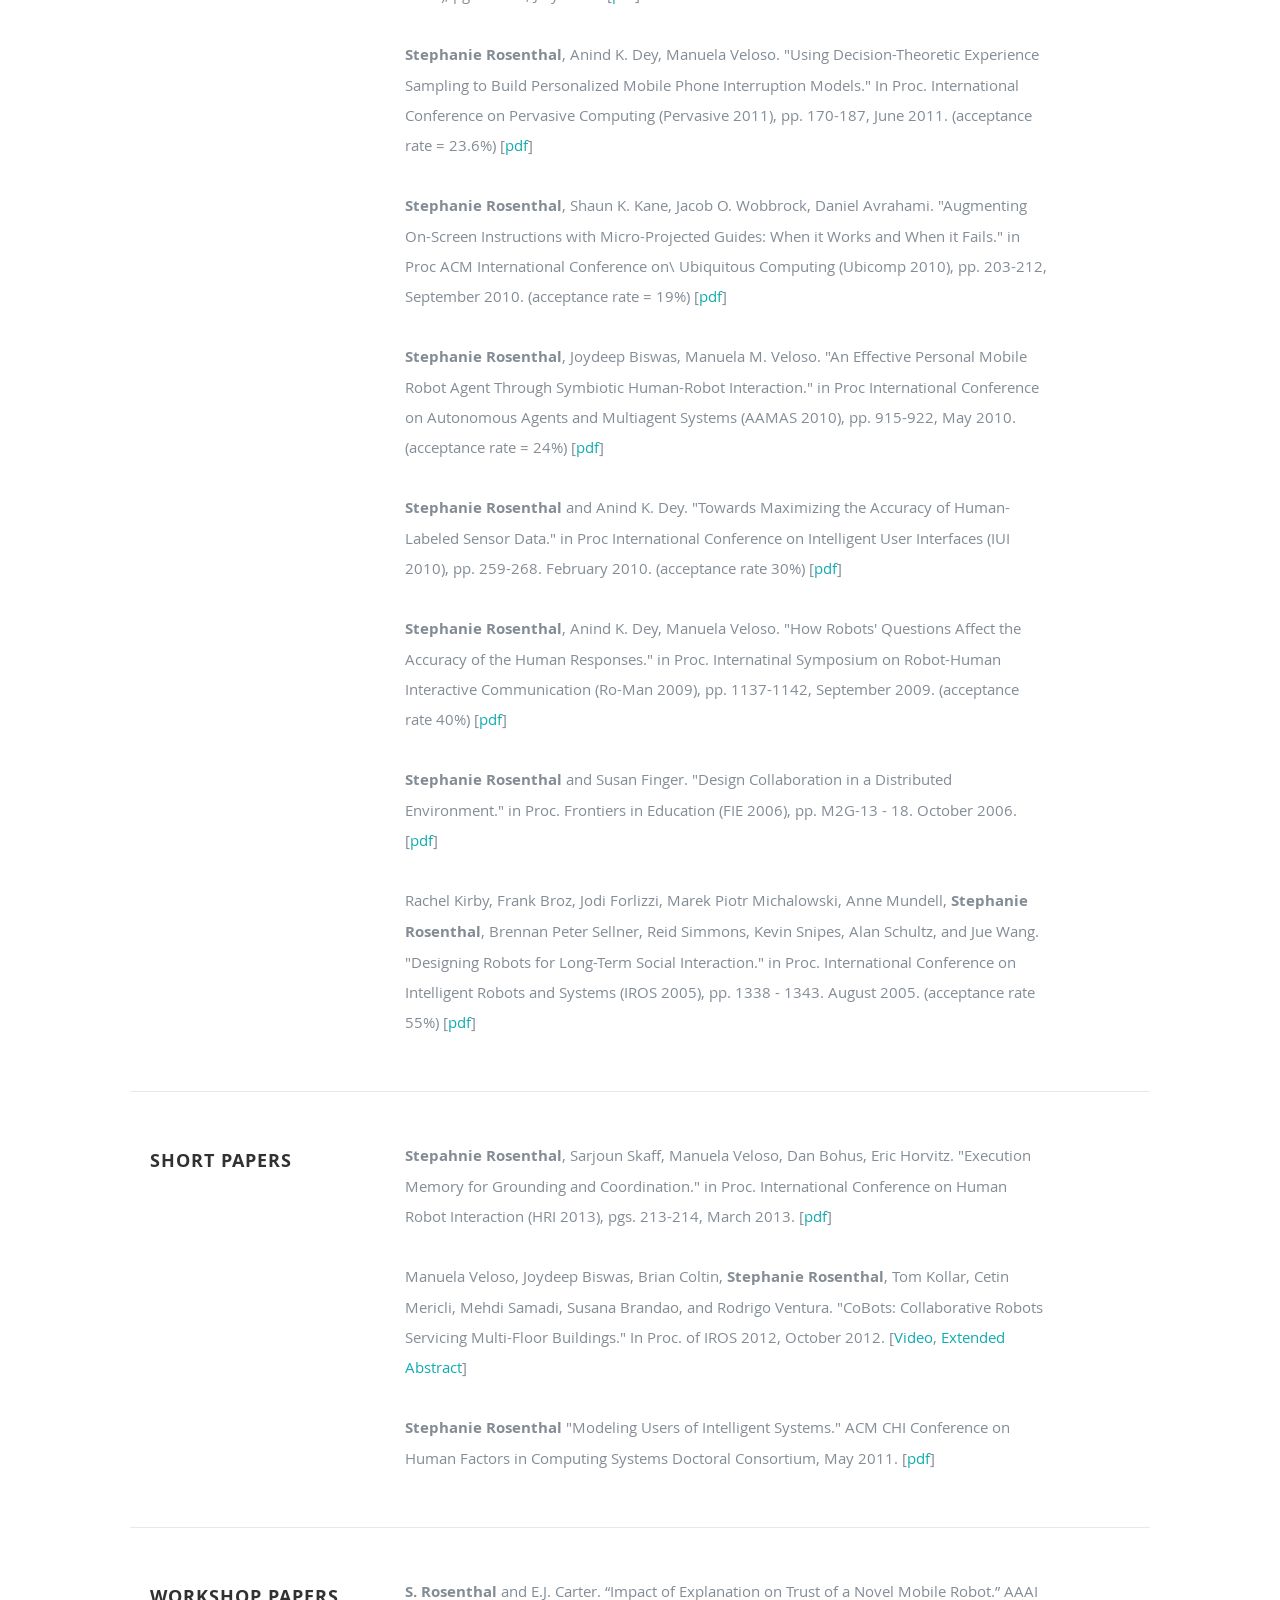
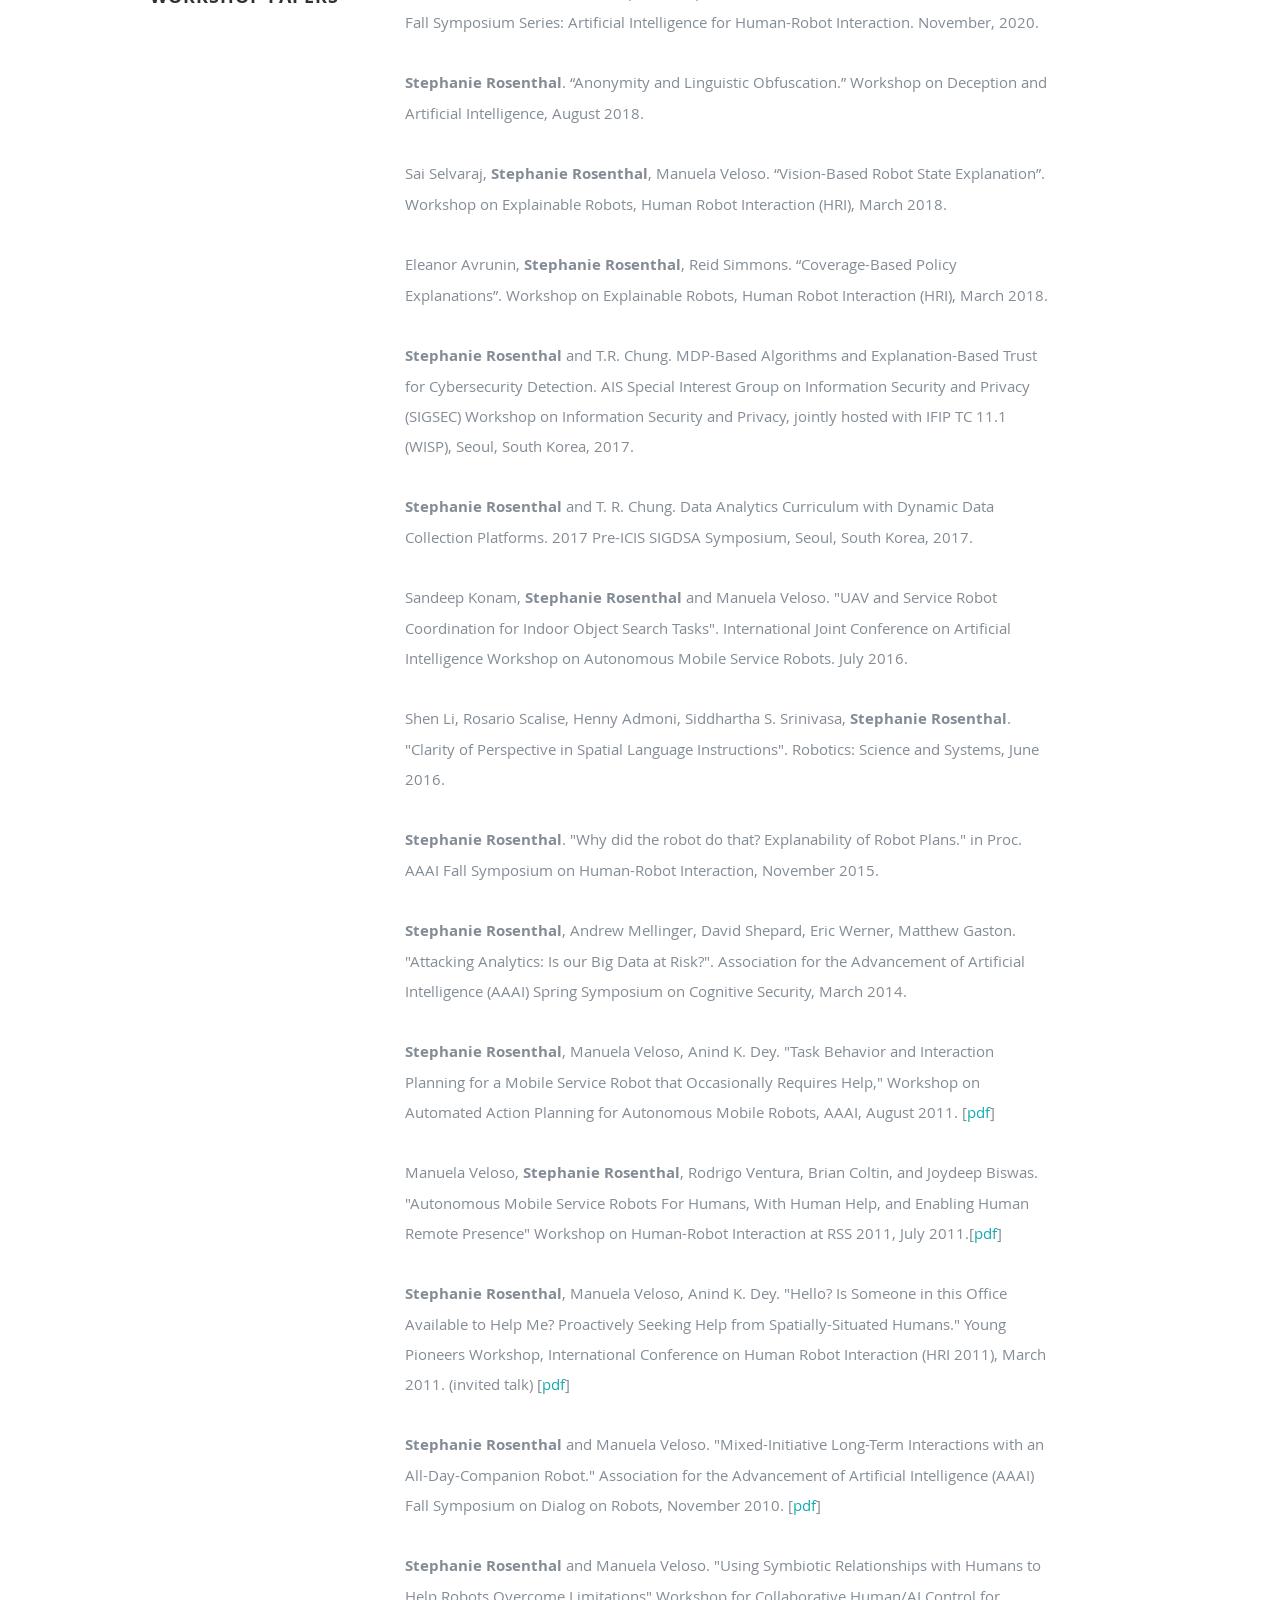
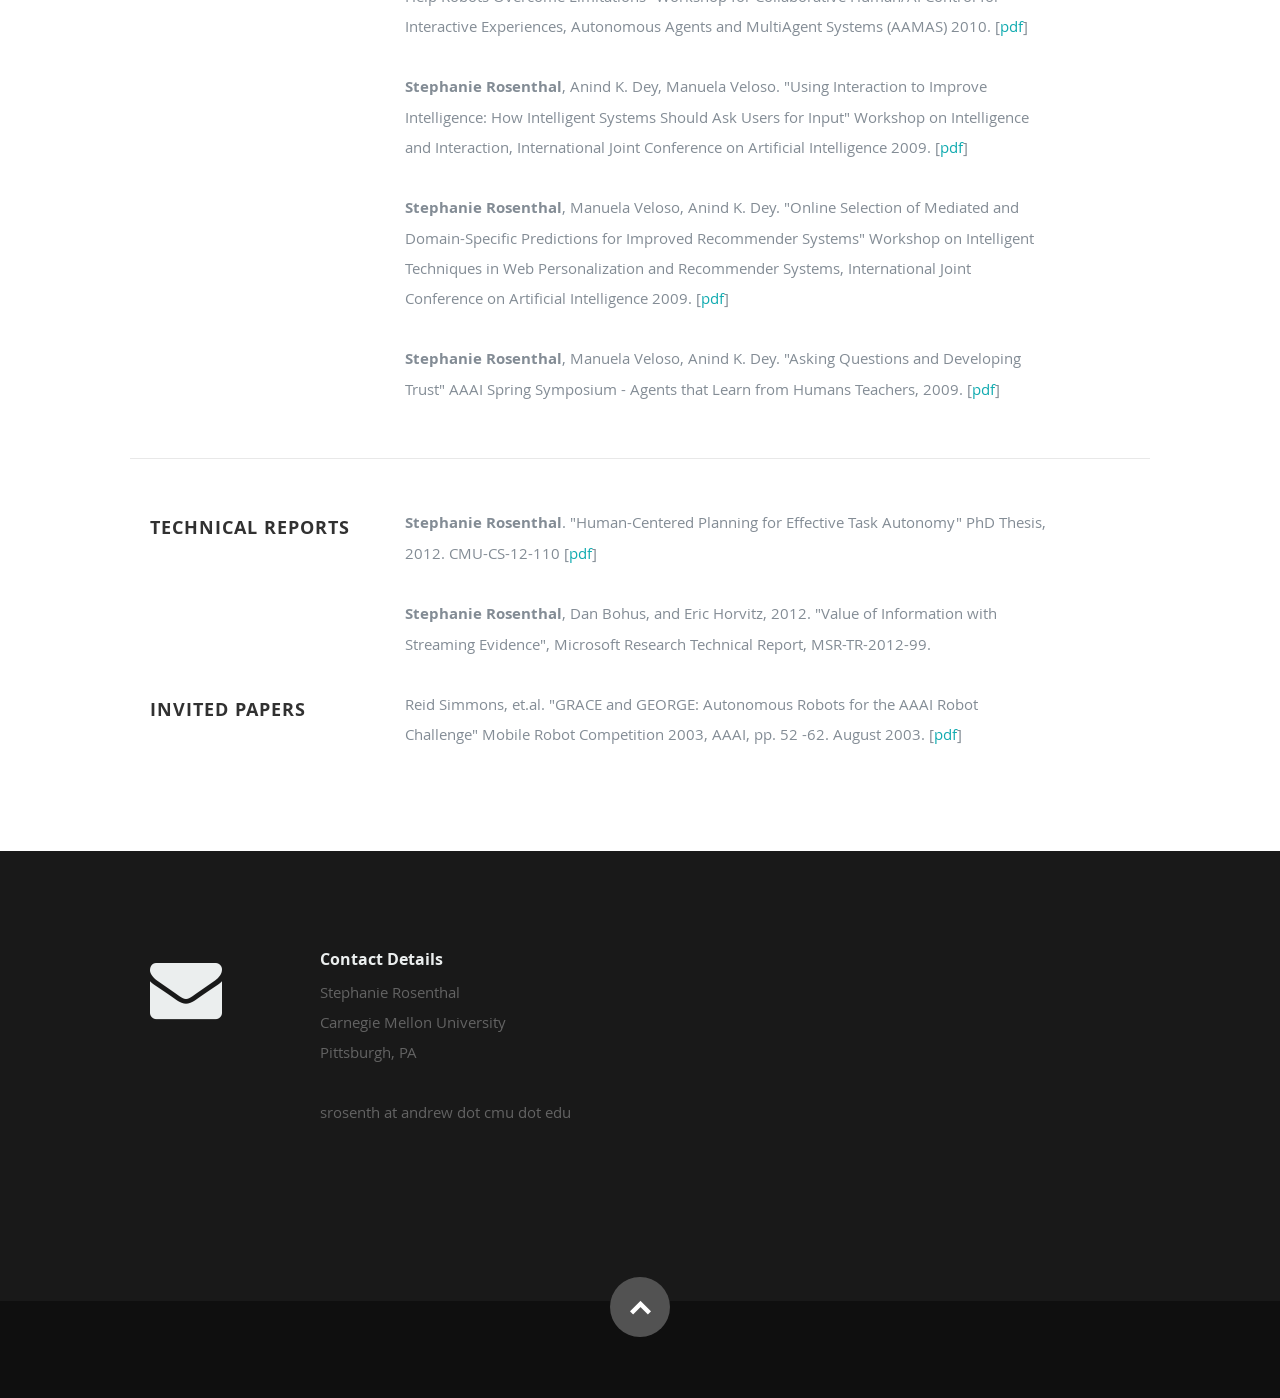
==== commit b94fecac: "add extra breaks" ====
--- a/index.html
+++ b/index.html
@@ -169,7 +169,7 @@
 <br/>15-281: Artificial Intelligence: Representation and Reasoning (Fall 2022)
 				<br/>15-281: Artificial Intelligence: Representation and Reasoning (Spring 2022)
 <br/>15-281: Artificial Intelligence: Representation and Reasoning (Fall 2021)
-		  <br/>15-482: Autonomous Agents (Fall 2021)<br>
+		  <br/>15-482: Autonomous Agents (Fall 2021)
 		 <br/>15-780: Graduate Artificial Intelligence (Spring 2021)
 		 <br/>15-281: Artificial Intelligence: Representation and Reasoning (Fall 2020)
 		  <br/>15-482: Autonomous Agents (Fall 2020)
@@ -177,6 +177,7 @@
 		<br/>15-110: Principles of Computing (Fall 2019)
 		  <br/>15-482: Autonomous Agents (Fall 2019)
 		  <br/>15-381: Artificial Intelligence: Representation and Reasoning (Spring 2019)
+				   <br><br>
                </div>
 
             </div> <!-- item end -->
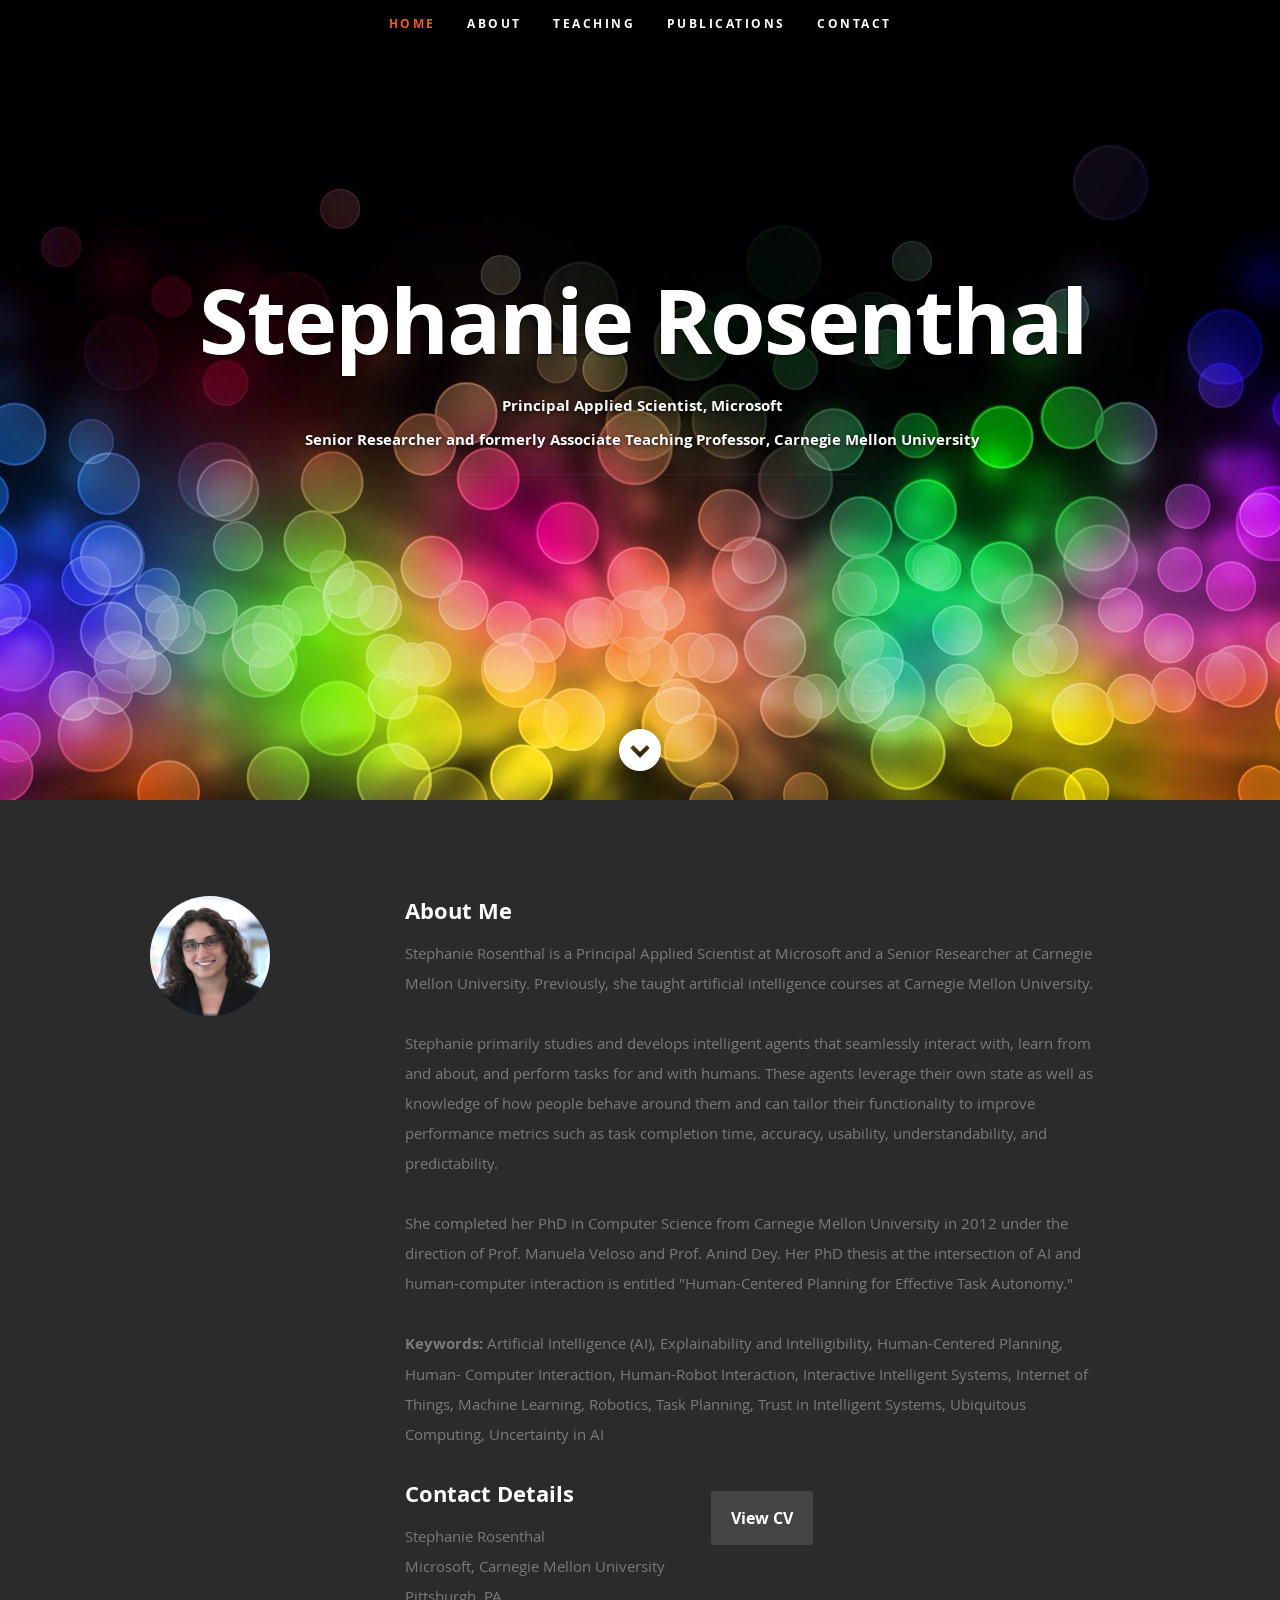
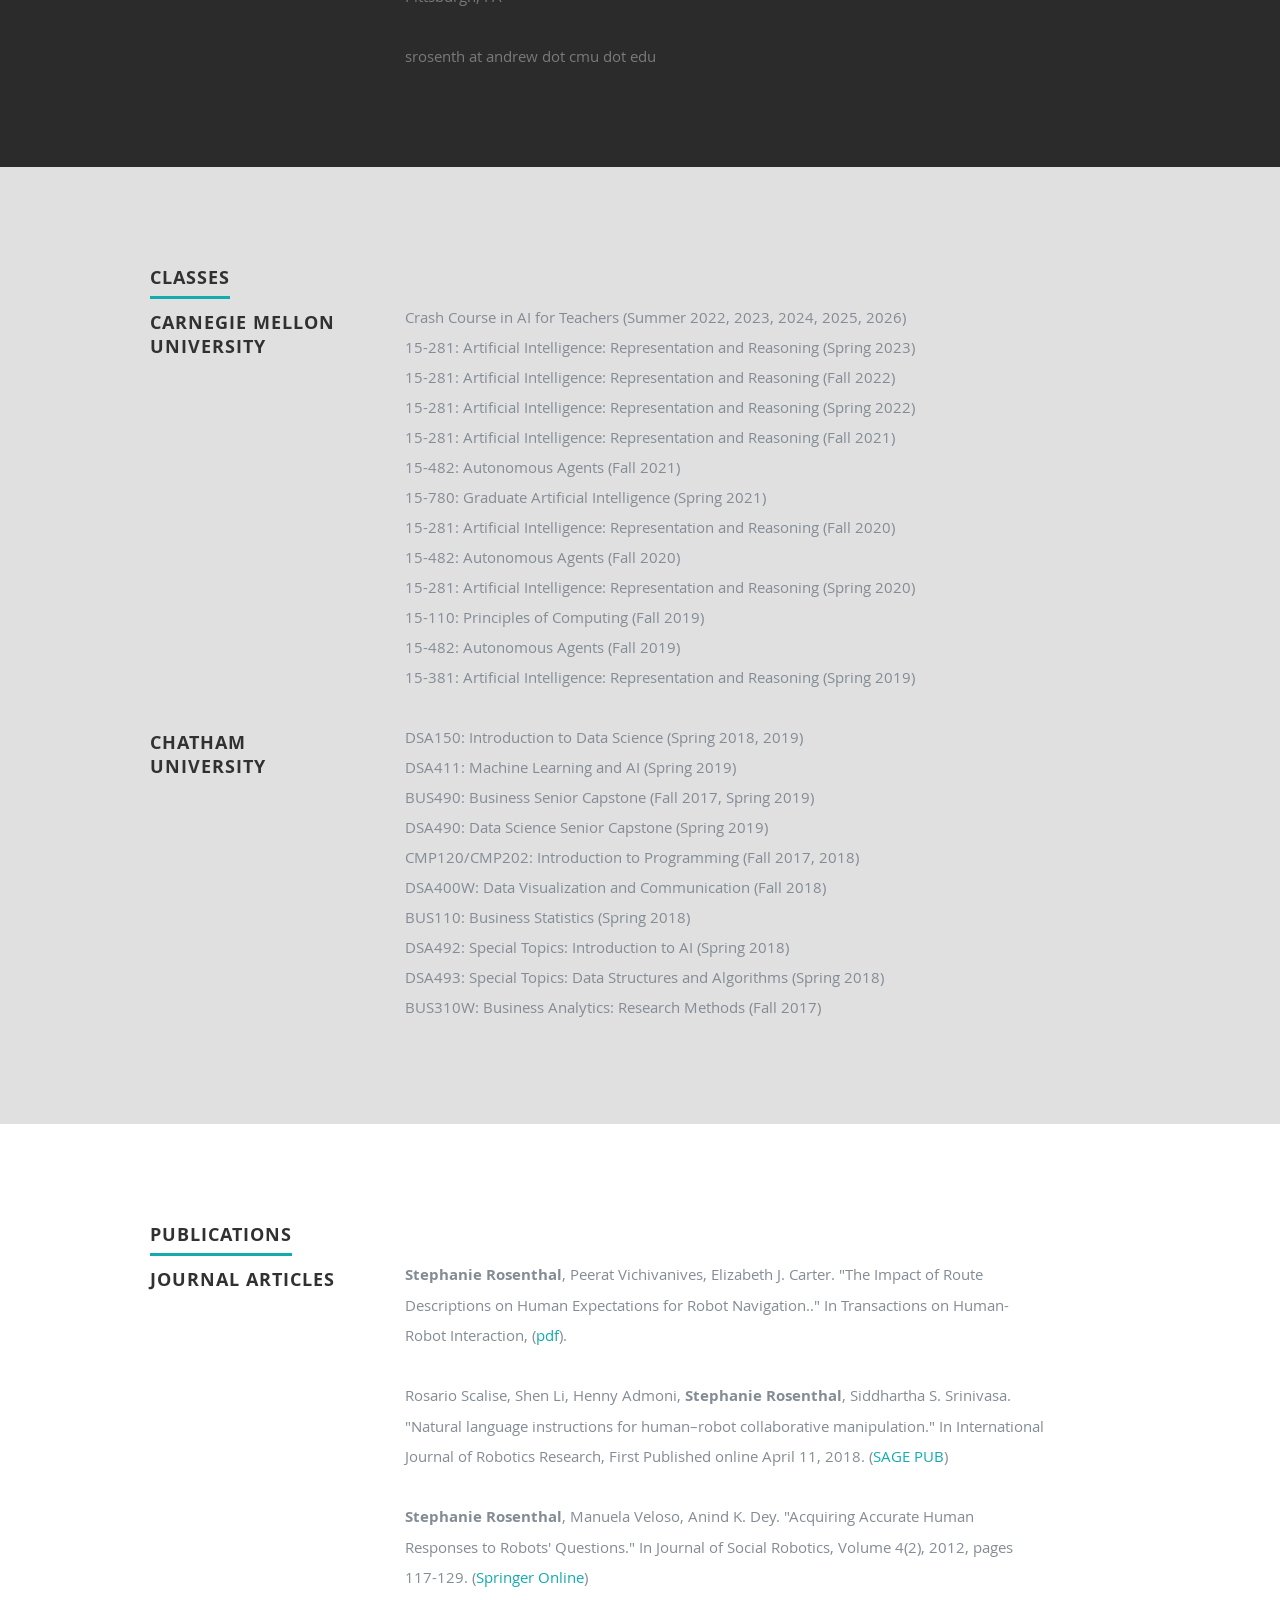
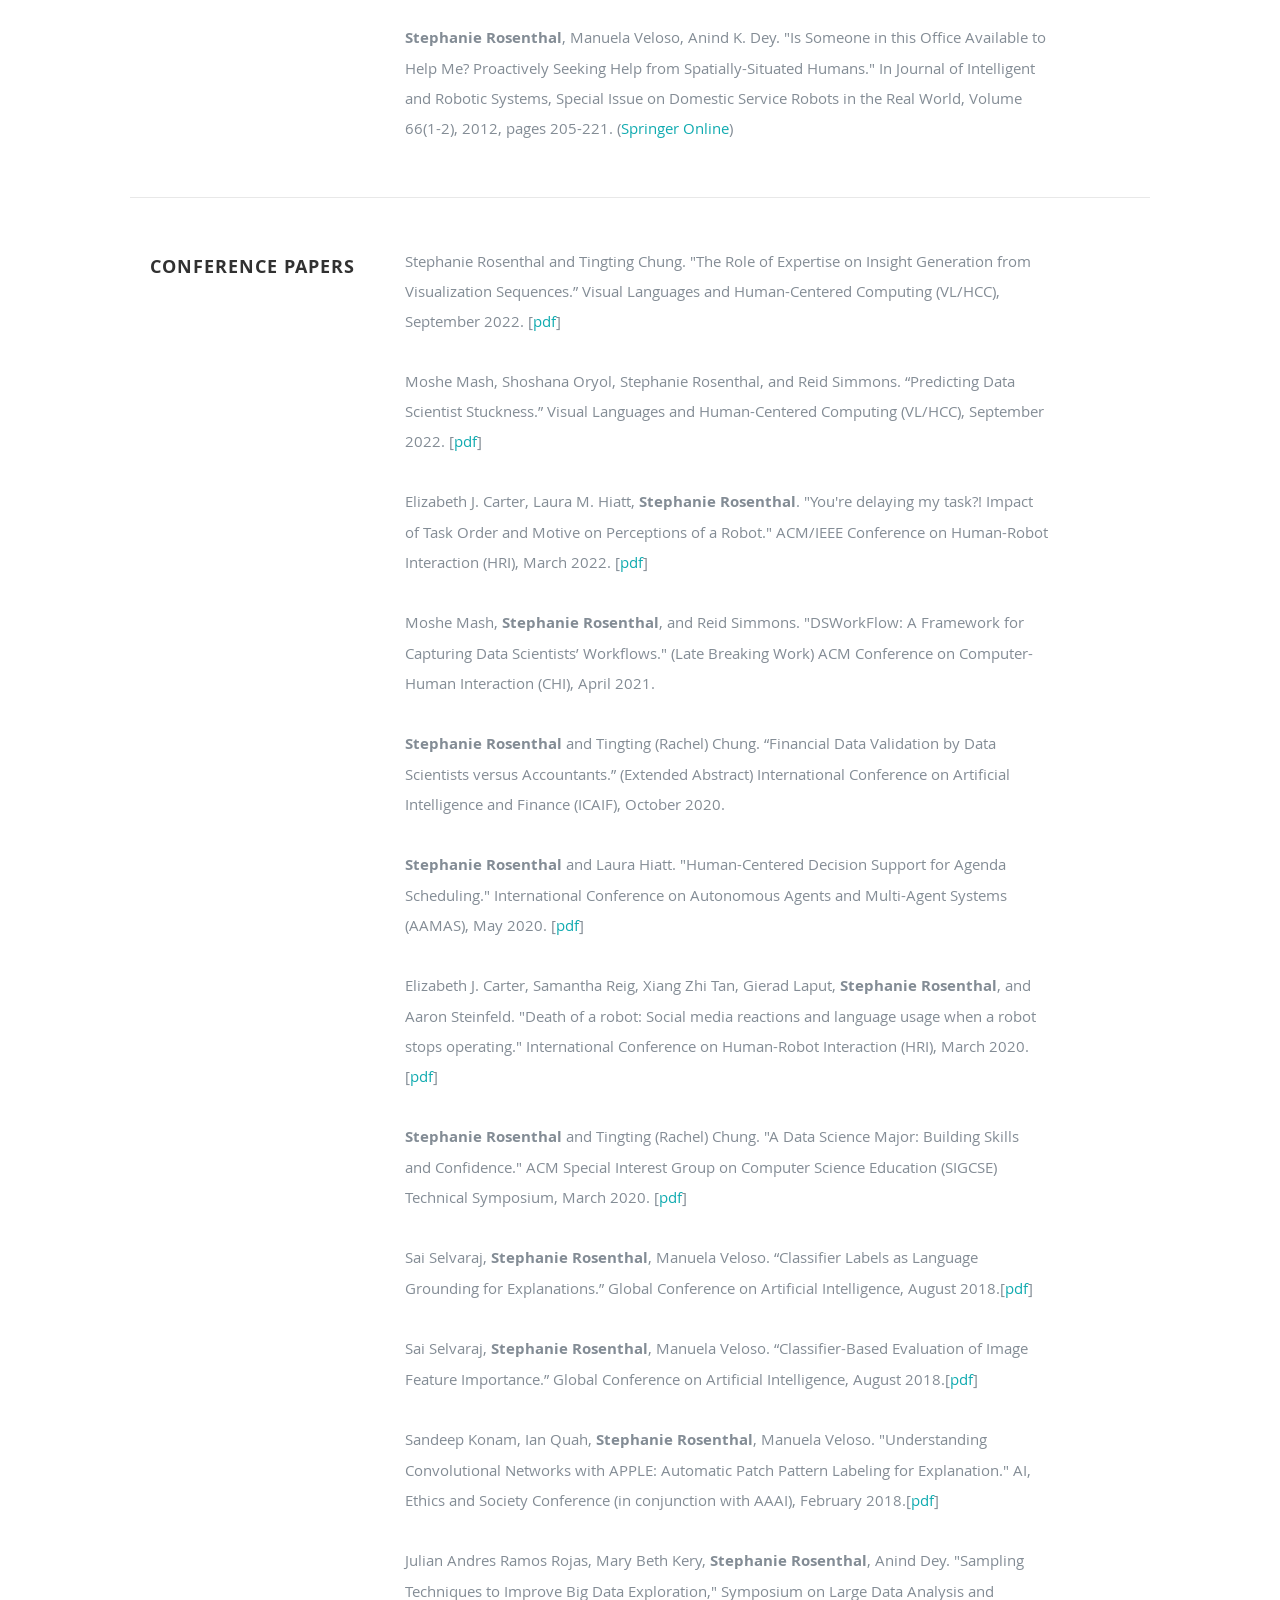
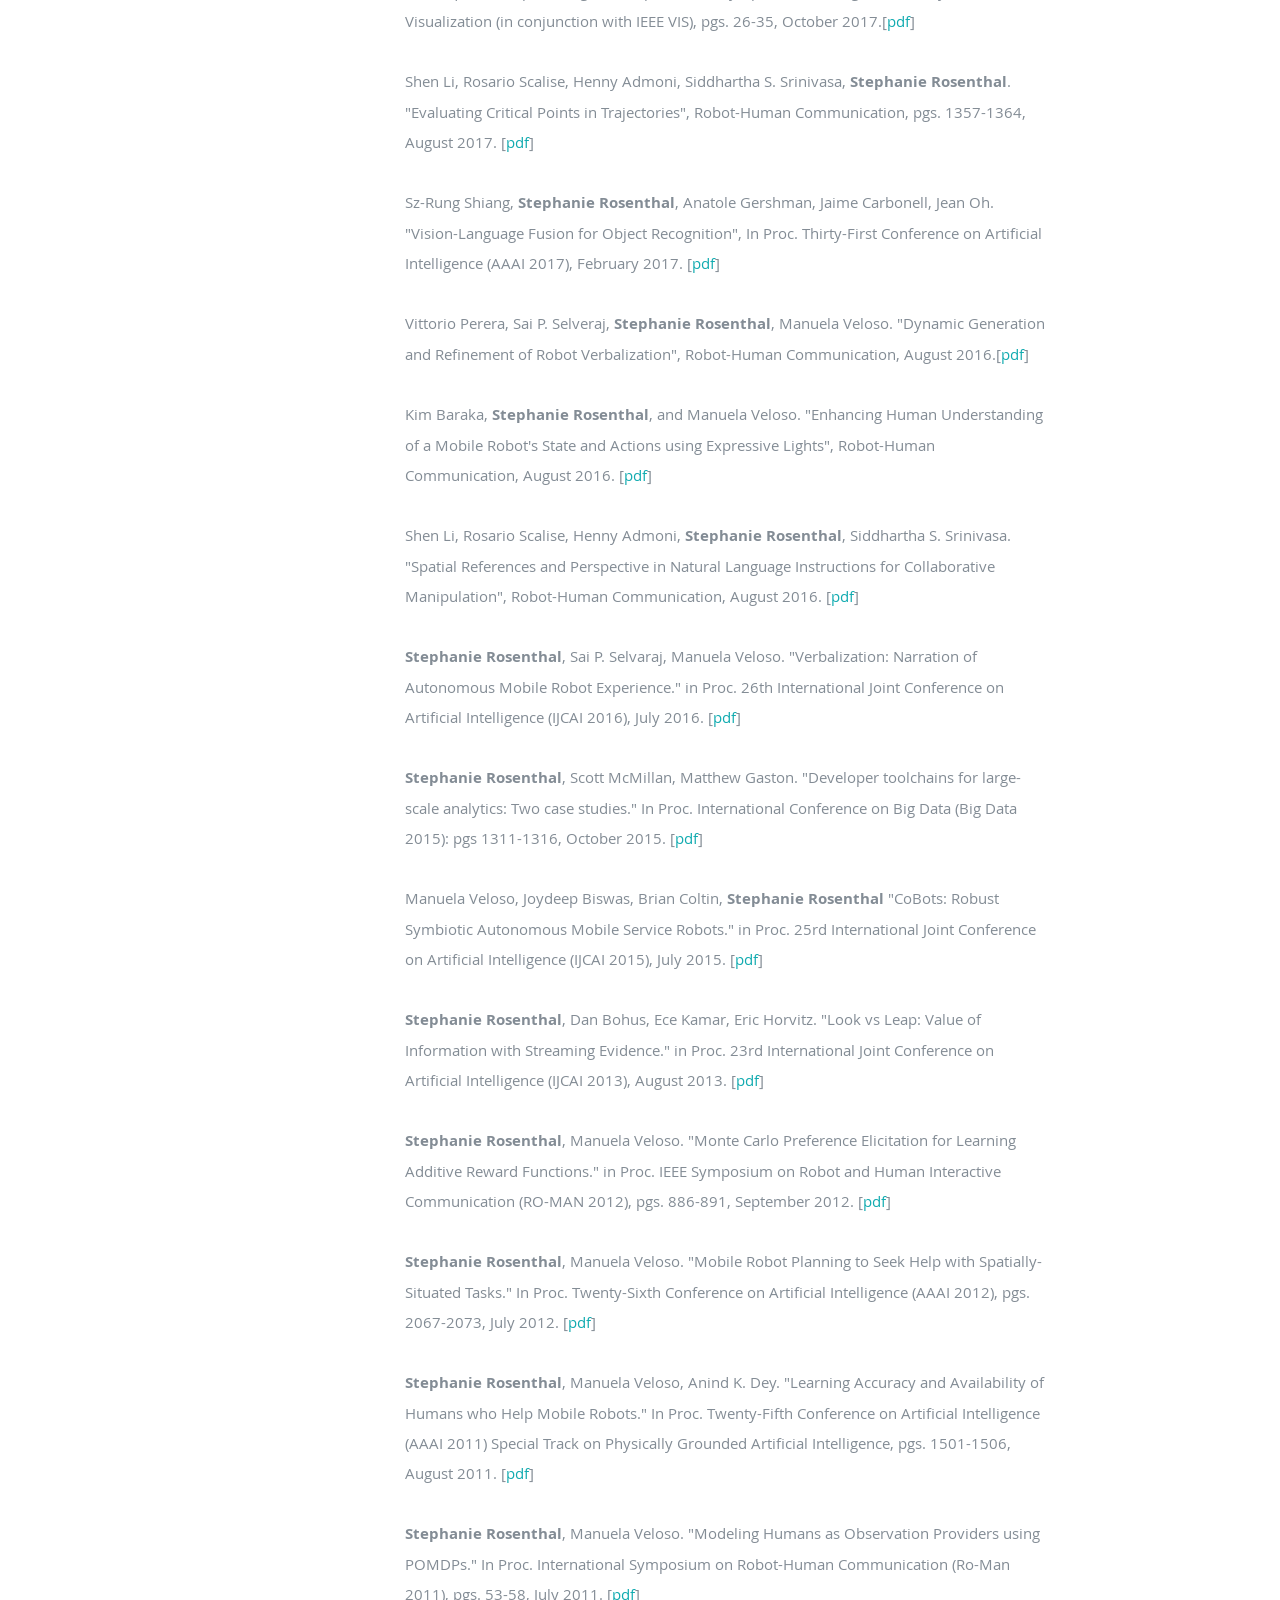
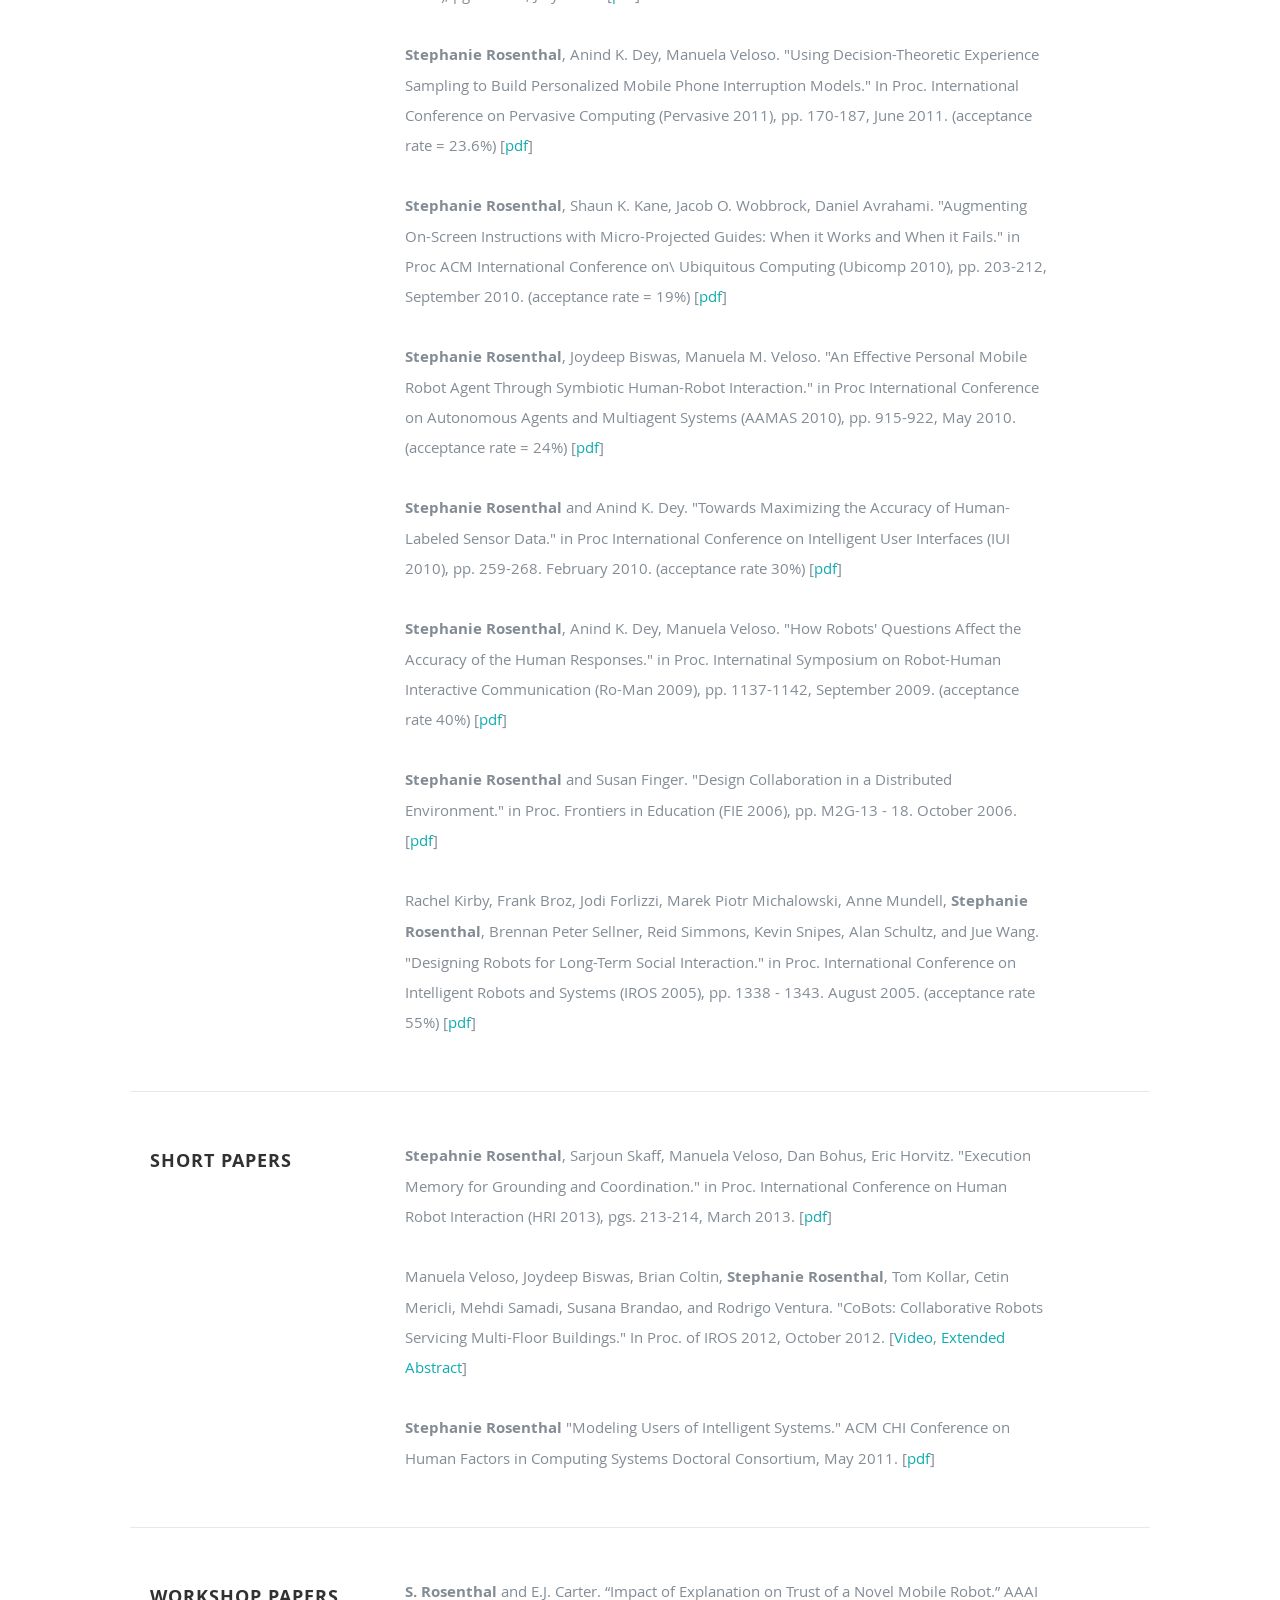
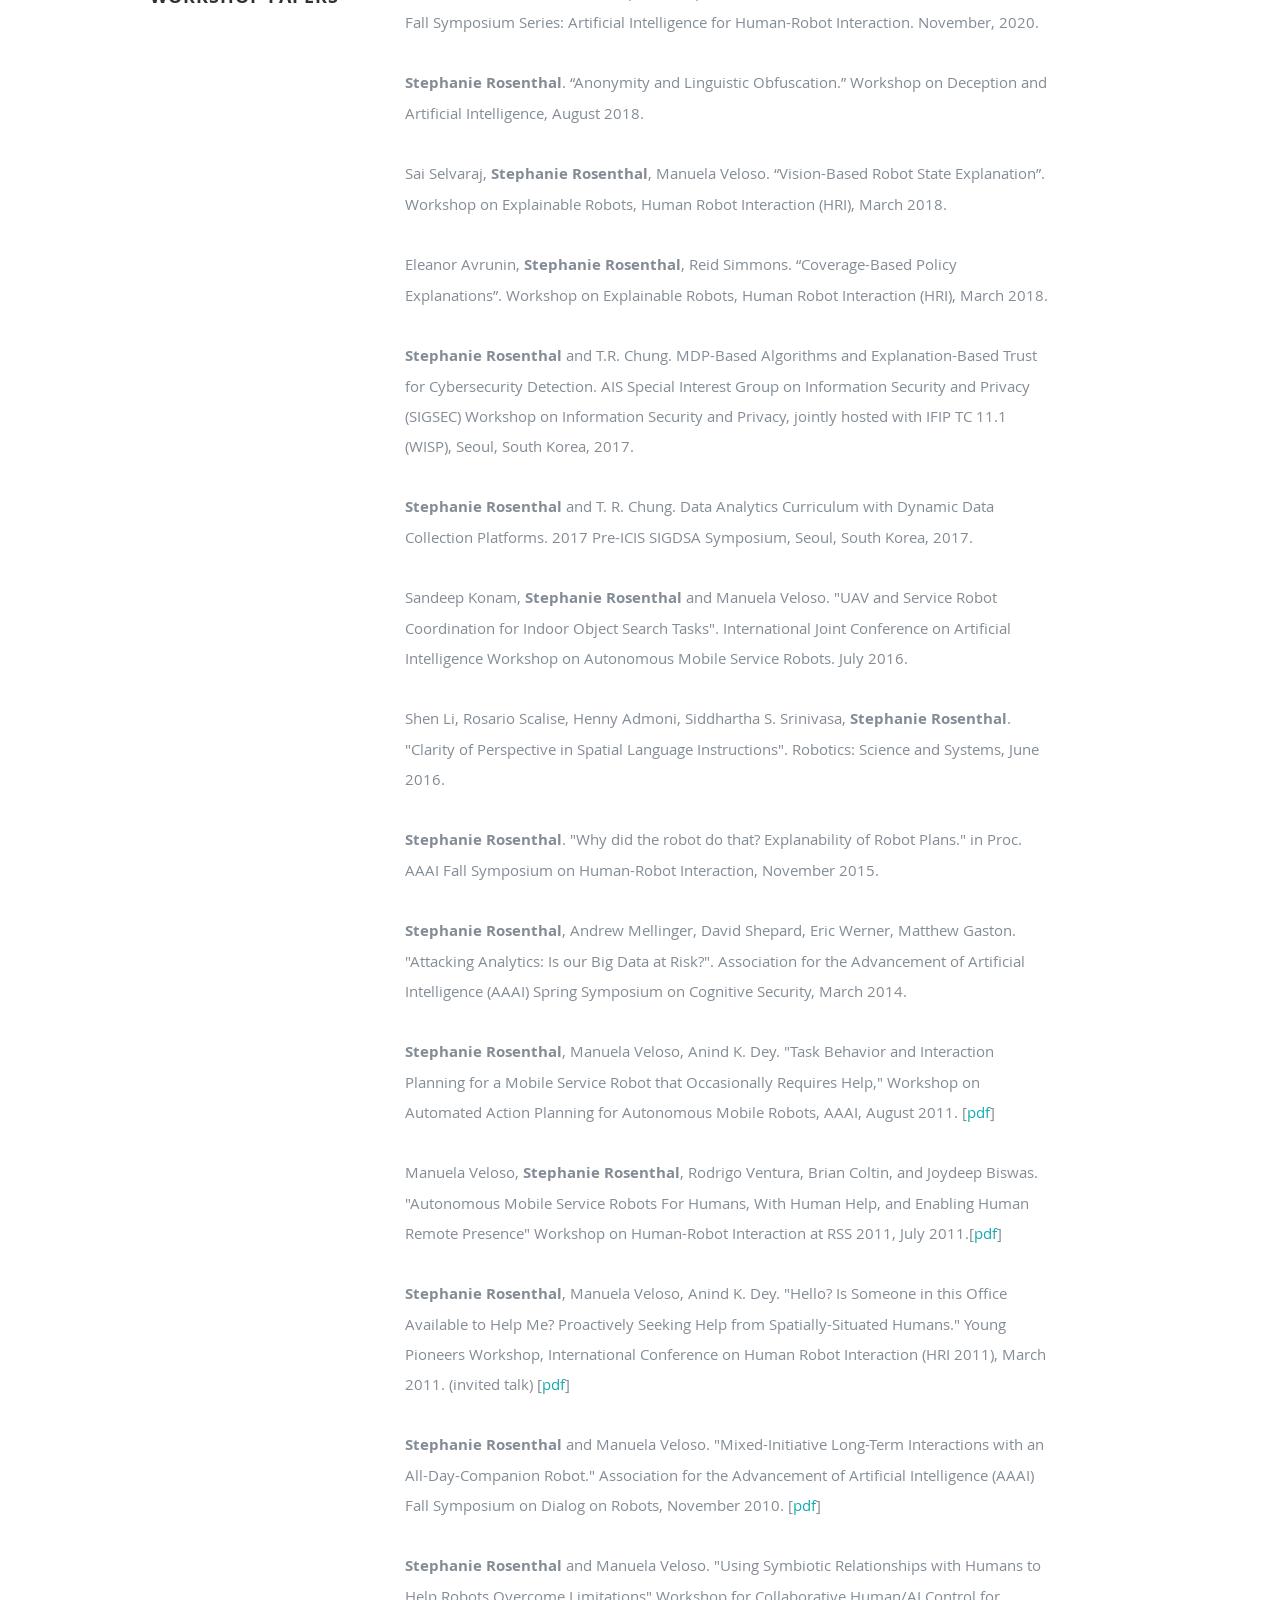
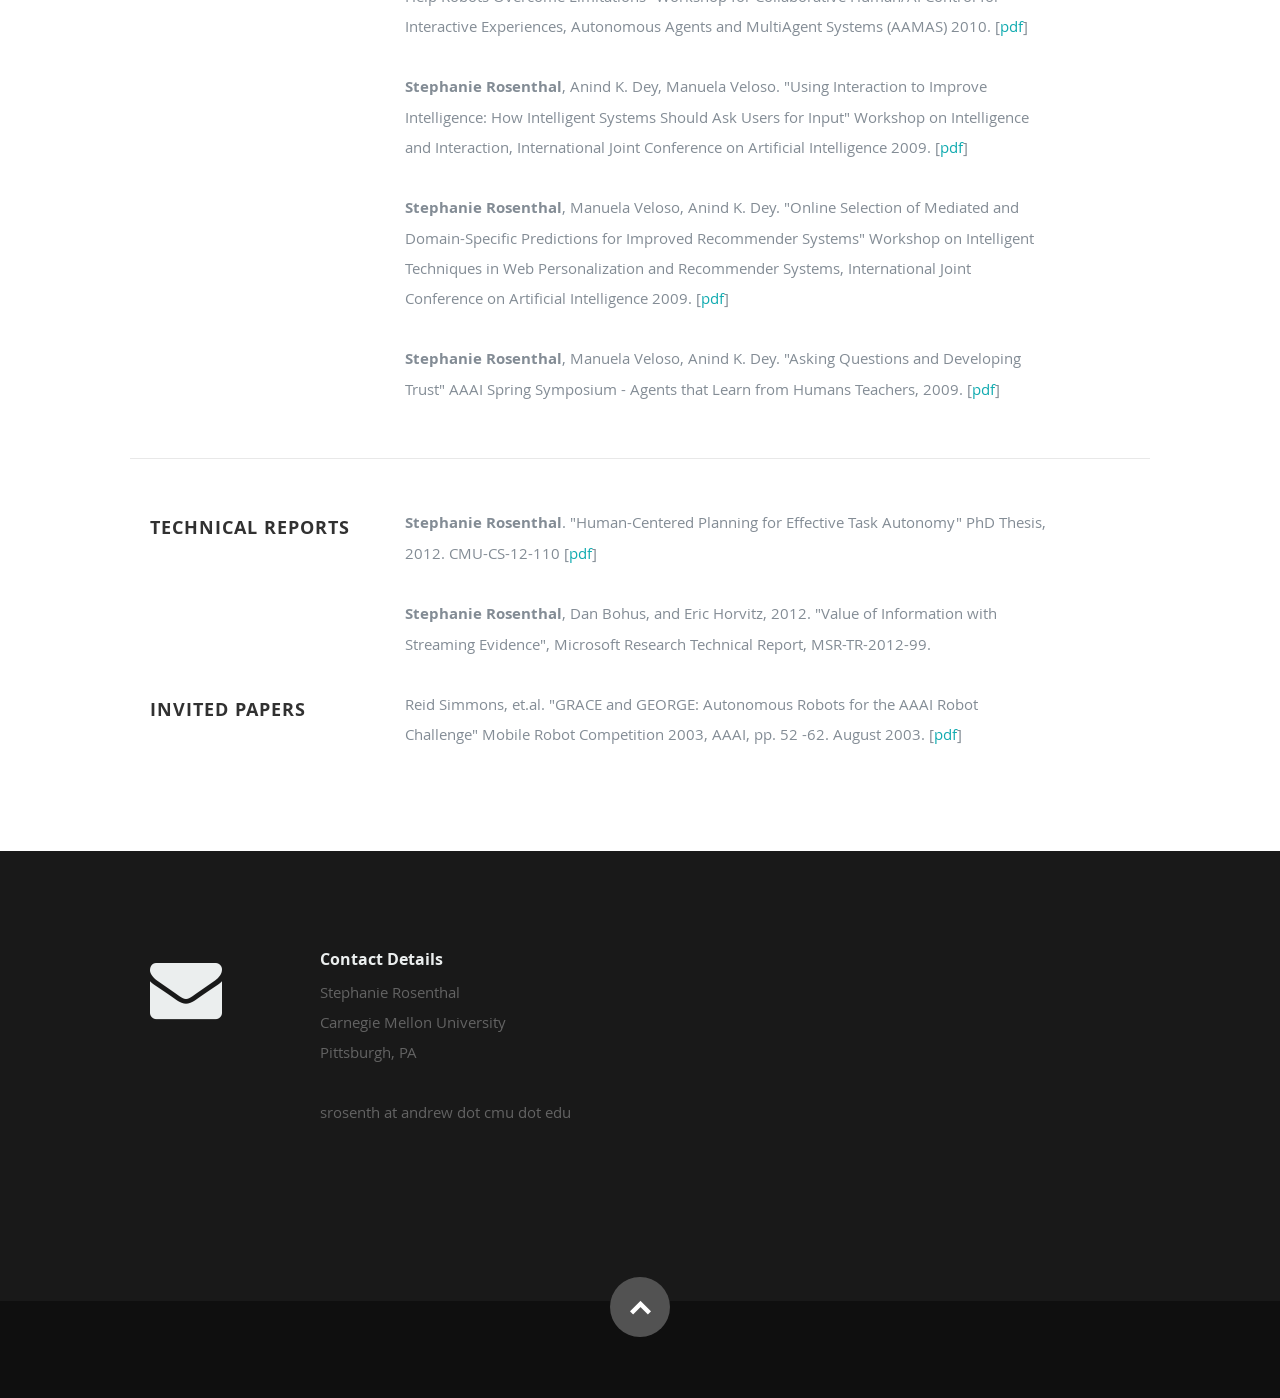
==== commit 9e1f41f4: "Update index.html" ====
--- a/index.html
+++ b/index.html
@@ -242,7 +242,7 @@
             <div class="row item">
 
                <div class="twelve columns">
-		 <p><b>Stephanie Rosenthal</b>, Peerat Vichivanives, Elizabeth J. Carter. "The Impact of Route Descriptions on Human Expectations for Robot Navigation.." In Transactions on Human-Robot Interaction, to appear 2022. </p>
+		 <p><b>Stephanie Rosenthal</b>, Peerat Vichivanives, Elizabeth J. Carter. "The Impact of Route Descriptions on Human Expectations for Robot Navigation.." In Transactions on Human-Robot Interaction, (<a href="papers/RosenthalHRI2024.pdf">pdf</a>). </p>
 		 <p>Rosario Scalise, Shen Li, Henny Admoni, <b>Stephanie Rosenthal</b>, Siddhartha S. Srinivasa. "Natural language instructions for human–robot collaborative manipulation." In International Journal of Robotics Research, First Published online April 11, 2018. (<a href="http://journals.sagepub.com/doi/pdf/10.1177/0278364918760992">SAGE PUB</a>) </p>
 
 		 <p><b>Stephanie Rosenthal</b>, Manuela Veloso, Anind K. Dey. "Acquiring Accurate Human Responses to Robots' Questions." In Journal of Social Robotics, Volume 4(2), 2012, pages 117-129. (<a href="http://www.springerlink.com/content/m4745mp121k46667/">Springer Online</a>) </p>
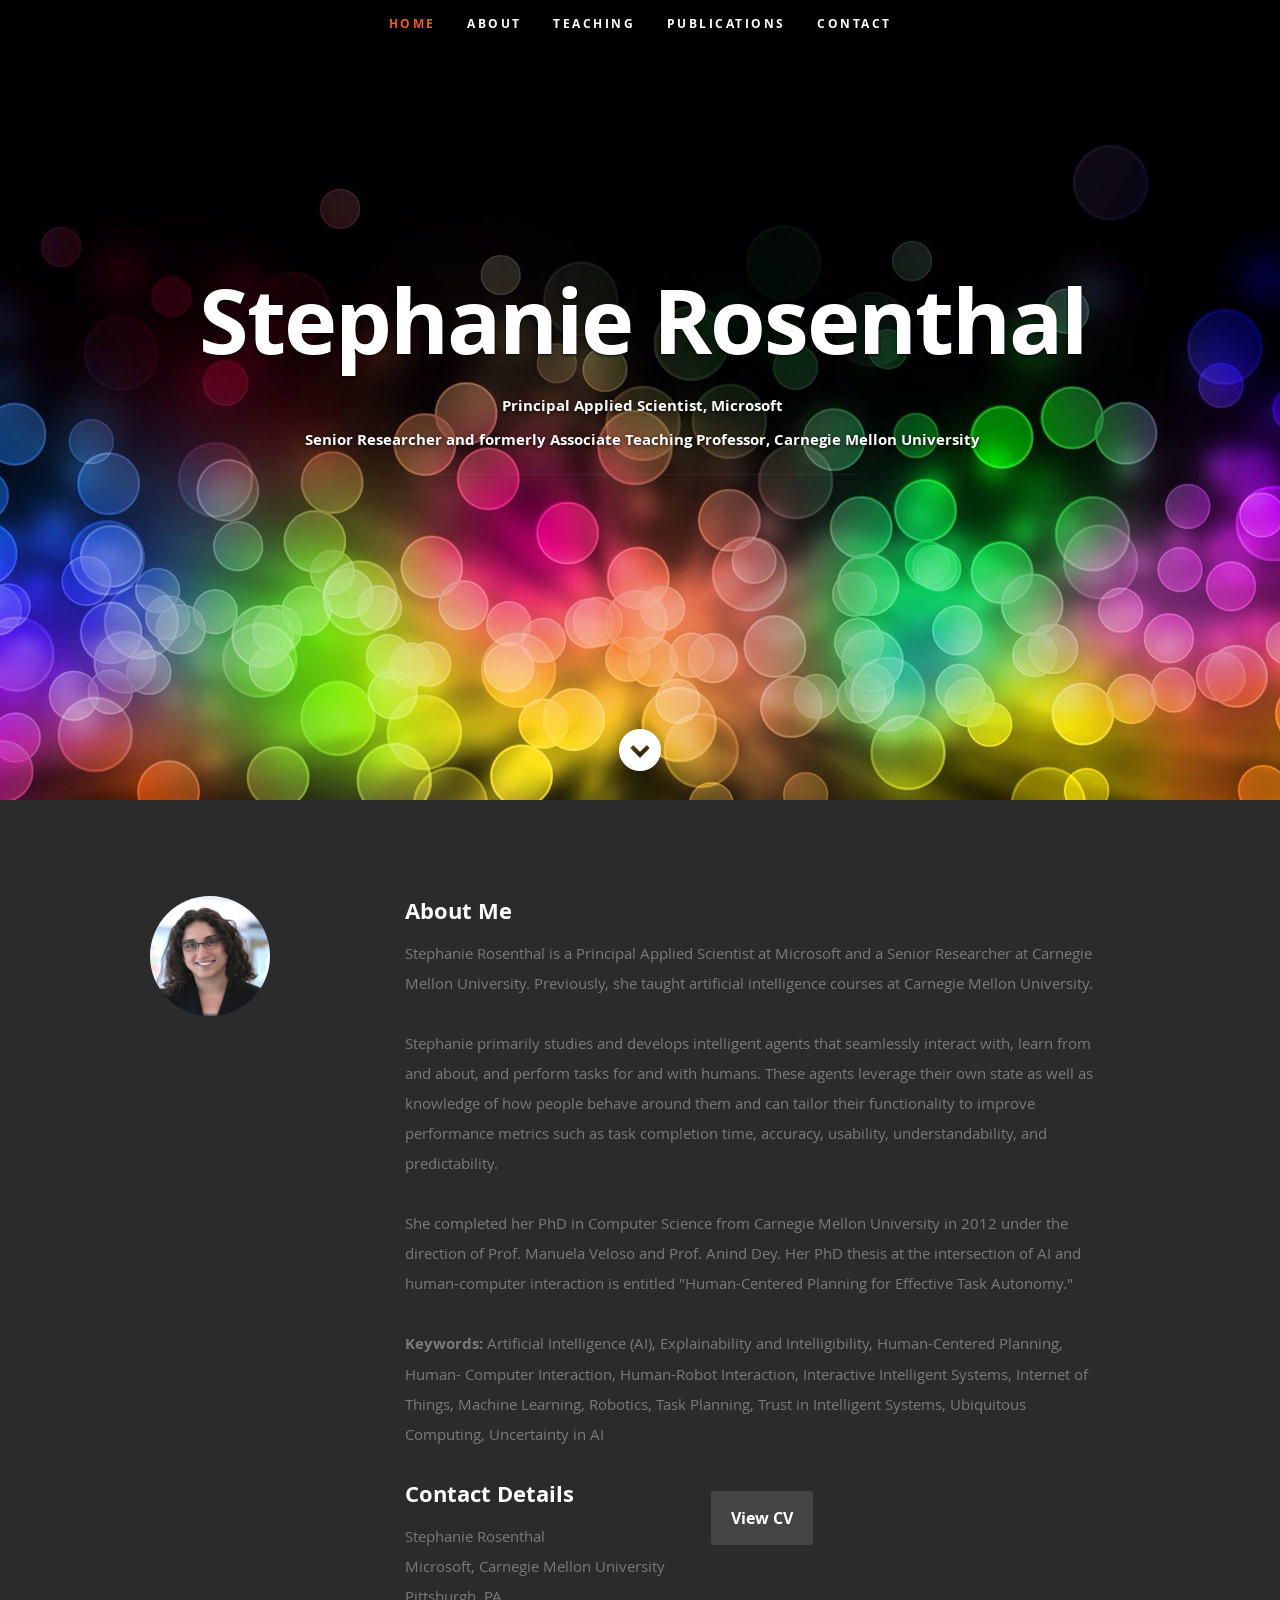
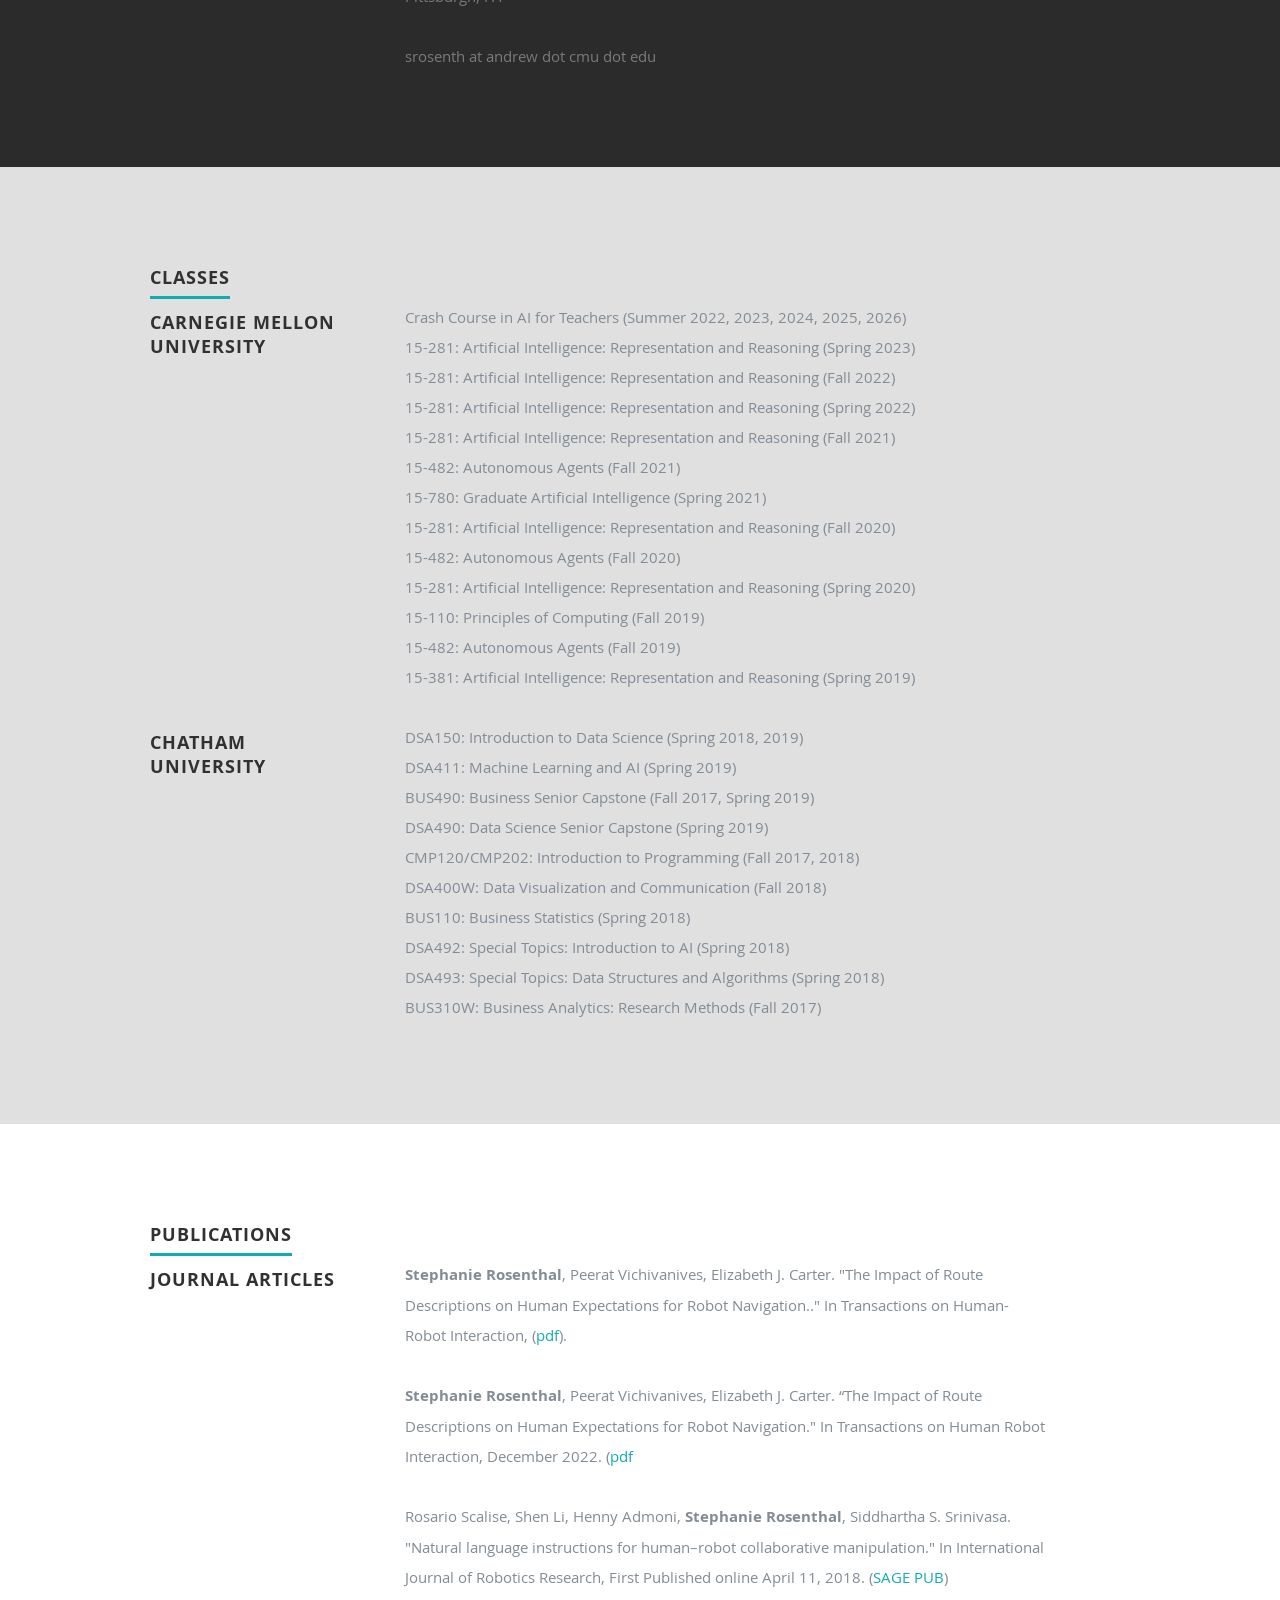
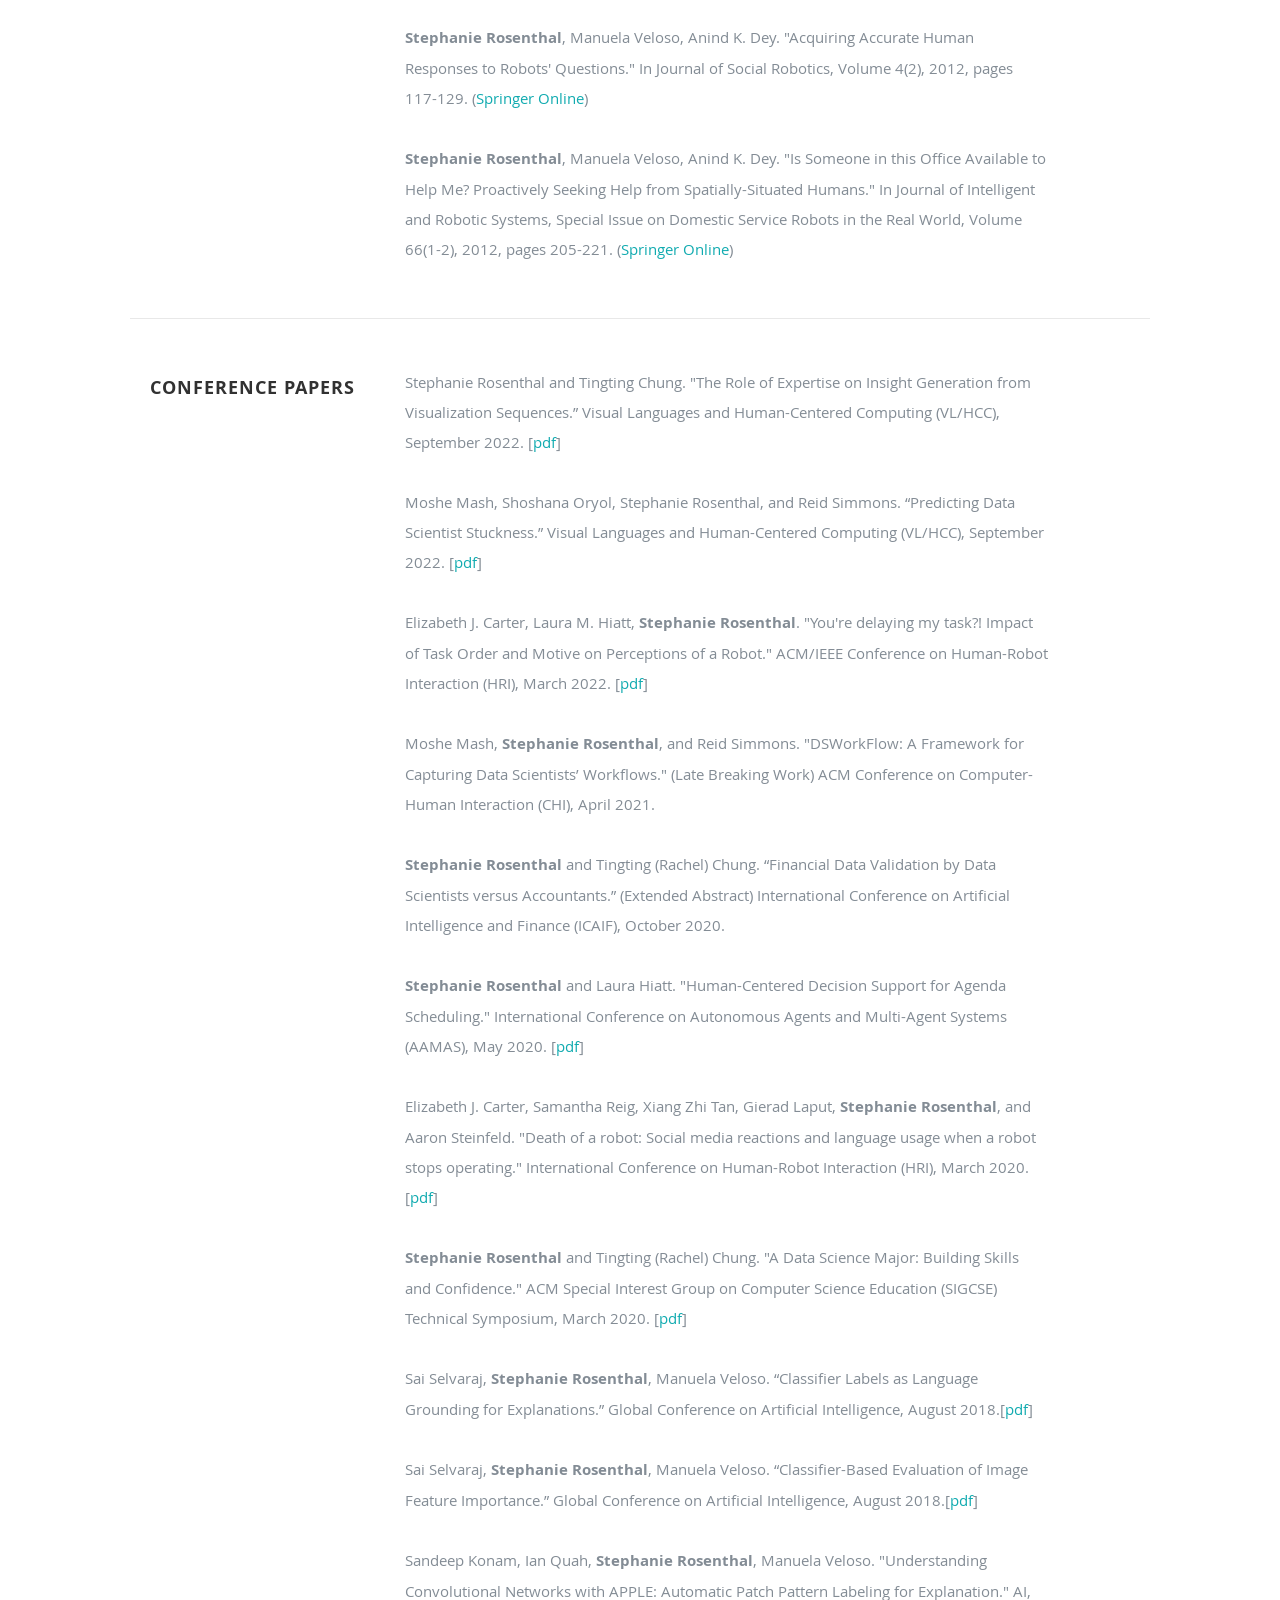
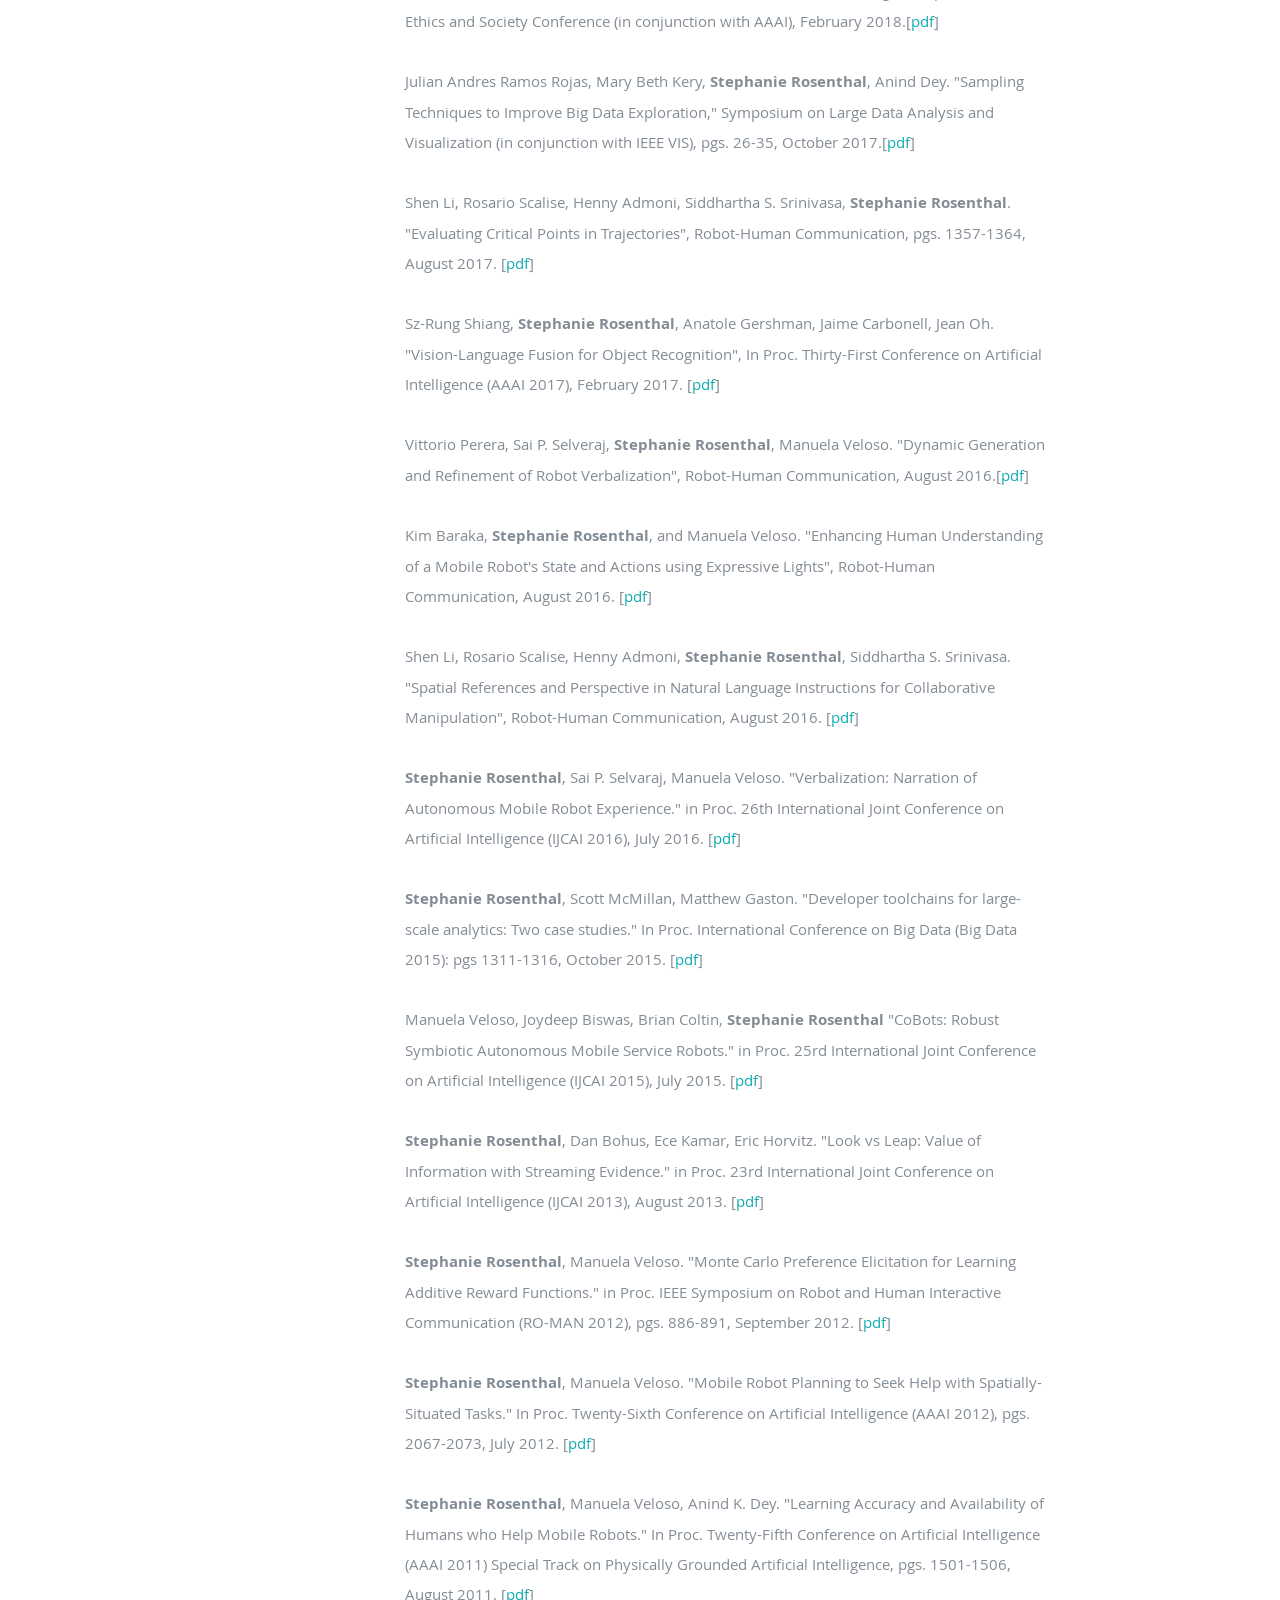
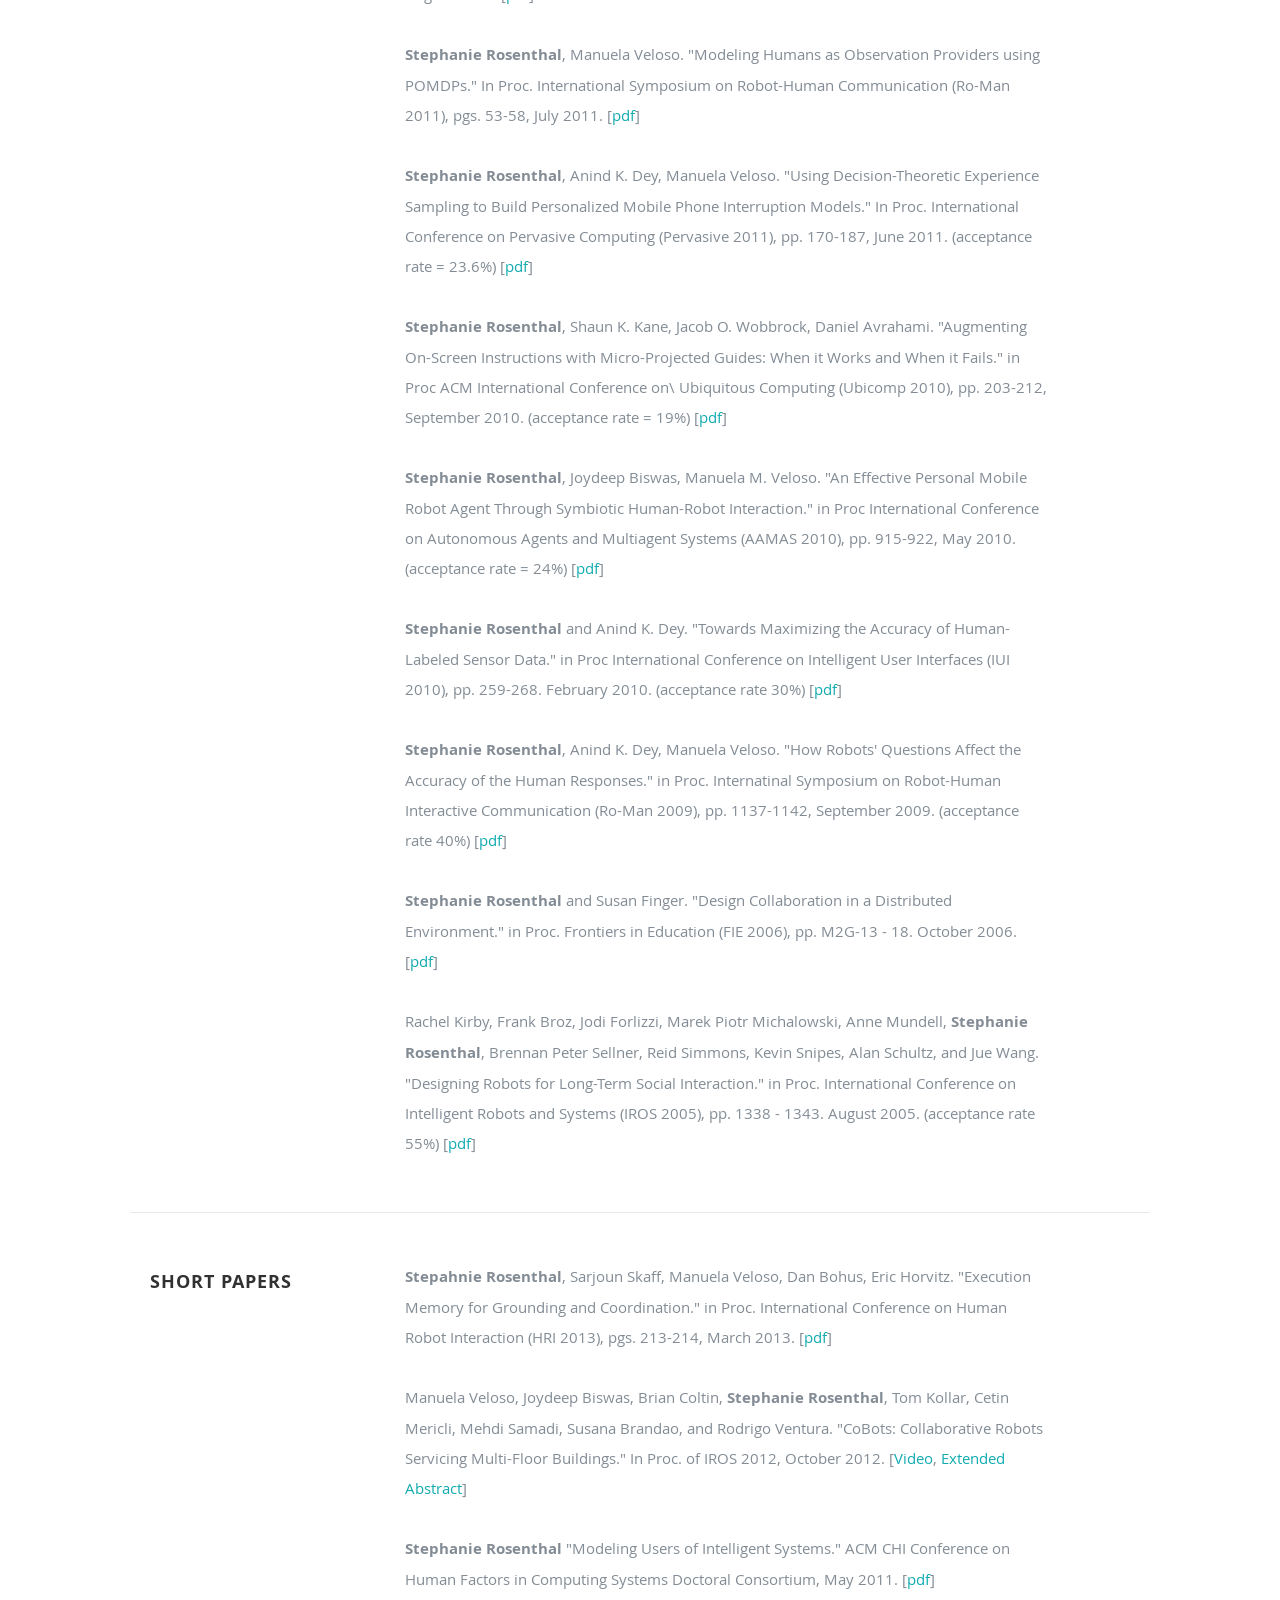
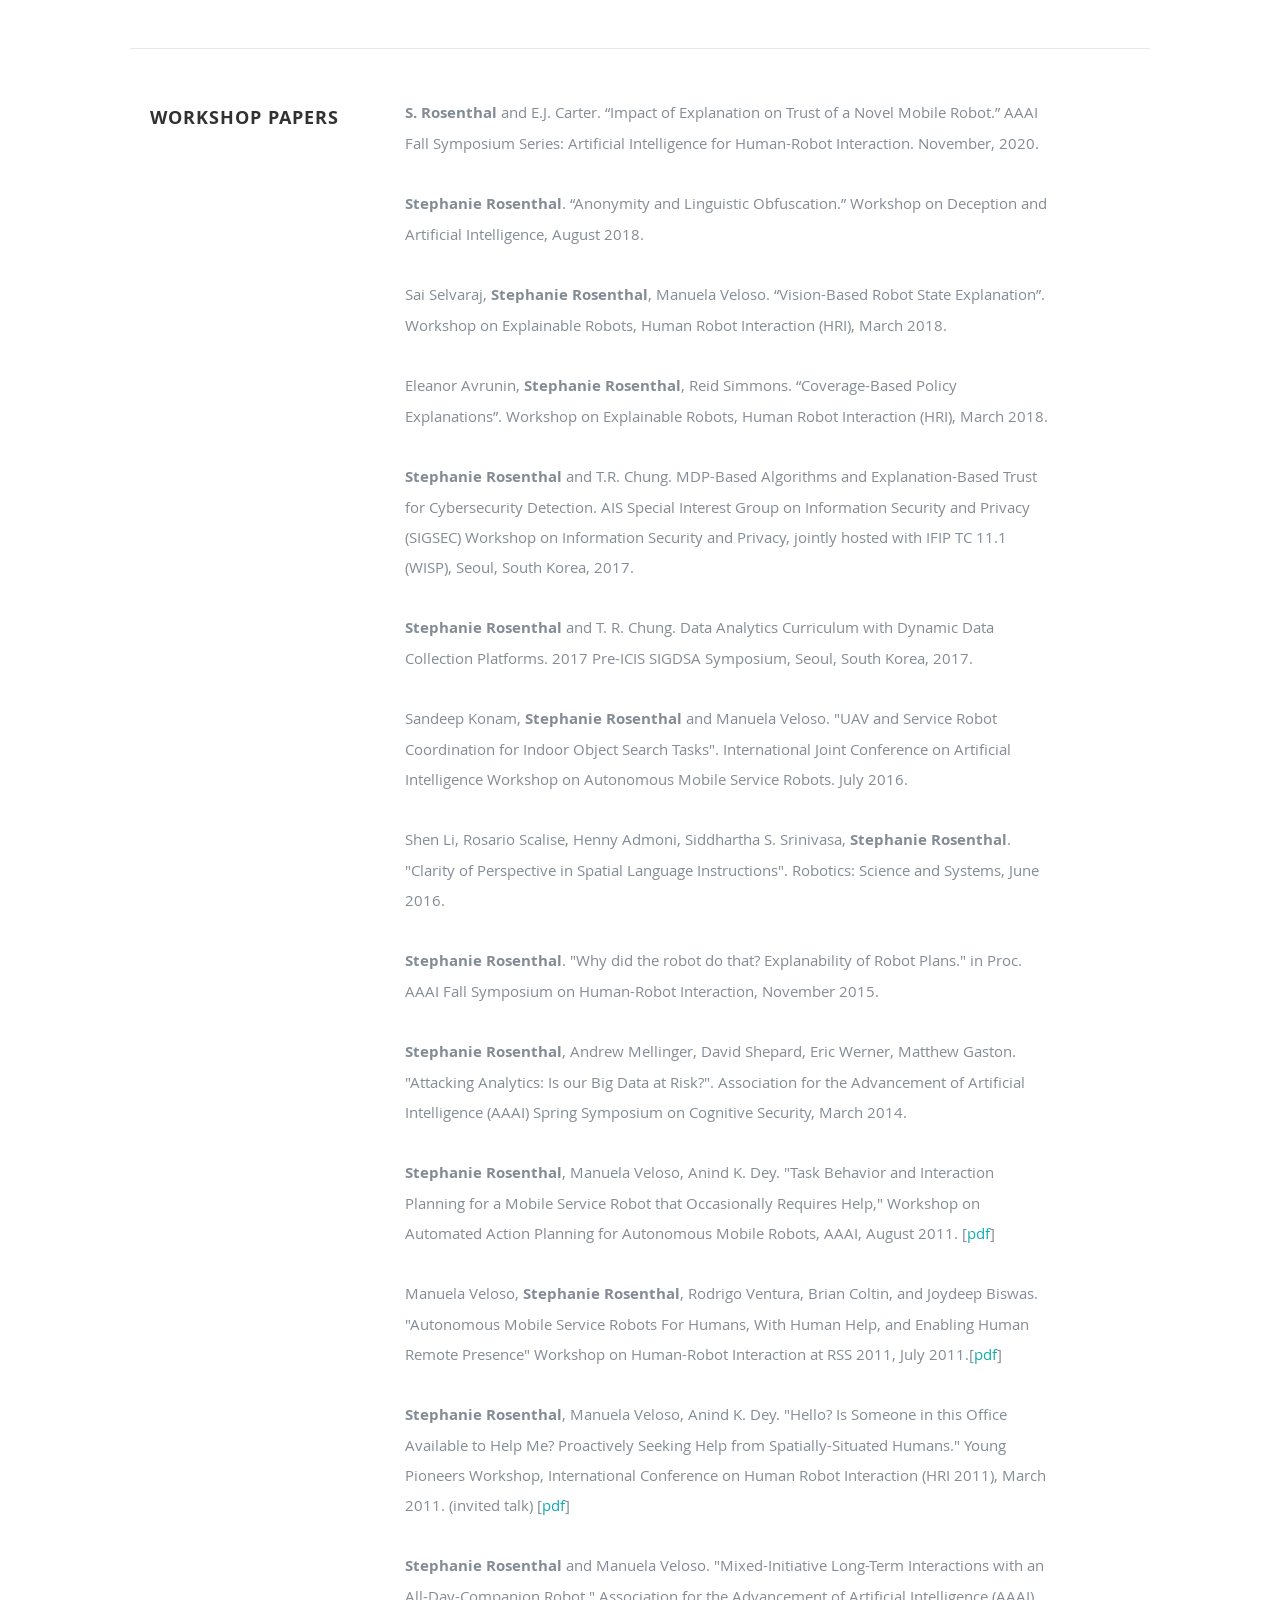
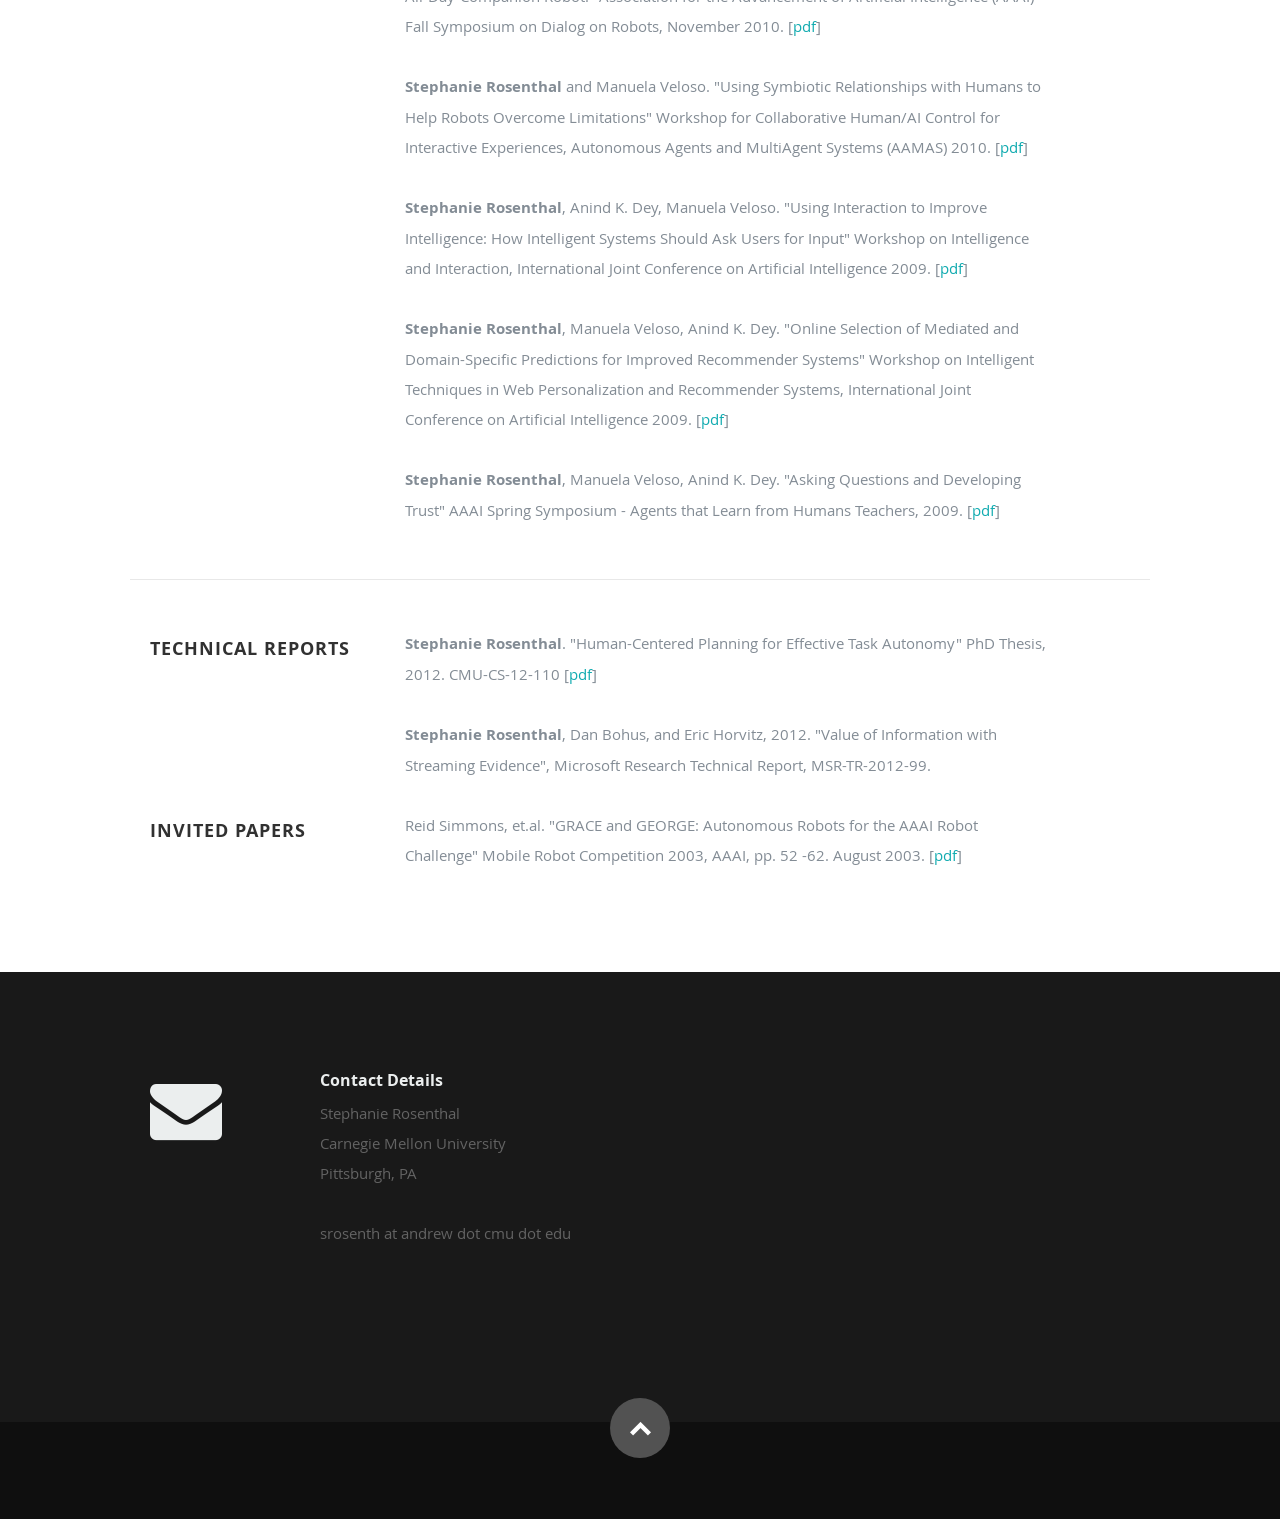
==== commit 3655e4fb: "Update print statement from 'Hello' to 'Goodbye'" ====
--- a/index.html
+++ b/index.html
@@ -243,6 +243,7 @@
 
                <div class="twelve columns">
 		 <p><b>Stephanie Rosenthal</b>, Peerat Vichivanives, Elizabeth J. Carter. "The Impact of Route Descriptions on Human Expectations for Robot Navigation.." In Transactions on Human-Robot Interaction, (<a href="papers/RosenthalHRI2024.pdf">pdf</a>). </p>
+				   <p><b>Stephanie Rosenthal</b>, Peerat Vichivanives, Elizabeth J. Carter. “The Impact of Route Descriptions on Human Expectations for Robot Navigation." In Transactions on Human Robot Interaction, December 2022. (<a href="papers/Rosenthal_THRI2022.pdf">pdf</a> </p>
 		 <p>Rosario Scalise, Shen Li, Henny Admoni, <b>Stephanie Rosenthal</b>, Siddhartha S. Srinivasa. "Natural language instructions for human–robot collaborative manipulation." In International Journal of Robotics Research, First Published online April 11, 2018. (<a href="http://journals.sagepub.com/doi/pdf/10.1177/0278364918760992">SAGE PUB</a>) </p>
 
 		 <p><b>Stephanie Rosenthal</b>, Manuela Veloso, Anind K. Dey. "Acquiring Accurate Human Responses to Robots' Questions." In Journal of Social Robotics, Volume 4(2), 2012, pages 117-129. (<a href="http://www.springerlink.com/content/m4745mp121k46667/">Springer Online</a>) </p>
@@ -287,7 +288,7 @@
 <p>Sz-Rung Shiang, <b>Stephanie Rosenthal</b>, Anatole Gershman, Jaime Carbonell, Jean Oh. "Vision-Language Fusion for Object Recognition", In Proc. Thirty-First Conference on Artificial Intelligence (AAAI 2017), February 2017. [<a href="papers/Rosenthal_AAAI17.pdf">pdf</a>]</p>
 <p  >Vittorio Perera, Sai P. Selveraj, <b>Stephanie Rosenthal</b>, Manuela Veloso. "Dynamic Generation and Refinement of Robot Verbalization", Robot-Human Communication, August 2016.[<a href="papers/RosenthalPerera_ROMAN16.pdf">pdf</a>]</p>
 <p  >Kim Baraka, <b>Stephanie Rosenthal</b>, and Manuela Veloso. "Enhancing Human Understanding of a Mobile Robot's State and Actions using Expressive Lights", Robot-Human Communication, August 2016. [<a href="papers/RosenthalBaraka_ROMAN16.pdf">pdf</a>]</p>
-<p  >Shen Li, Rosario Scalise, Henny Admoni, <b>Stephanie Rosenthal</b>, Siddhartha S. Srinivasa. "Spatial References and Perspective in Natural Language Instructions for Collaborative Manipulation", Robot-Human Communication, August 2016. [<a href="RosenthalLi_ROMAN16.pdf">pdf</a>]</p>
+<p  >Shen Li, Rosario Scalise, Henny Admoni, <b>Stephanie Rosenthal</b>, Siddhartha S. Srinivasa. "Spatial References and Perspective in Natural Language Instructions for Collaborative Manipulation", Robot-Human Communication, August 2016. [<a href="RosenthalLi_RoMan16.pdf">pdf</a>]</p>
 <p  ><b>Stephanie Rosenthal</b>, Sai P. Selvaraj, Manuela Veloso. "Verbalization: Narration of Autonomous Mobile Robot Experience." in Proc. 26th International Joint Conference on Artificial Intelligence (IJCAI 2016), July 2016. [<a href="http://www.ijcai.org/Proceedings/16/Papers/127.pdf">pdf</a>]</p>
 <p  ><b>Stephanie Rosenthal</b>, Scott McMillan, Matthew Gaston. "Developer toolchains for large-scale analytics: Two case studies." In Proc. International Conference on Big Data (Big Data 2015): pgs 1311-1316, October 2015. [<a href="http://ieeexplore.ieee.org/abstract/document/7363887/">pdf</a>]</p>
 <p  >Manuela Veloso, Joydeep Biswas, Brian Coltin, <b>Stephanie Rosenthal</b> "CoBots: Robust Symbiotic Autonomous Mobile Service Robots." in Proc. 25rd International Joint Conference on Artificial Intelligence (IJCAI 2015), July 2015. [<a href="http://dl.acm.org/citation.cfm?id=2832901">pdf</a>]</p>
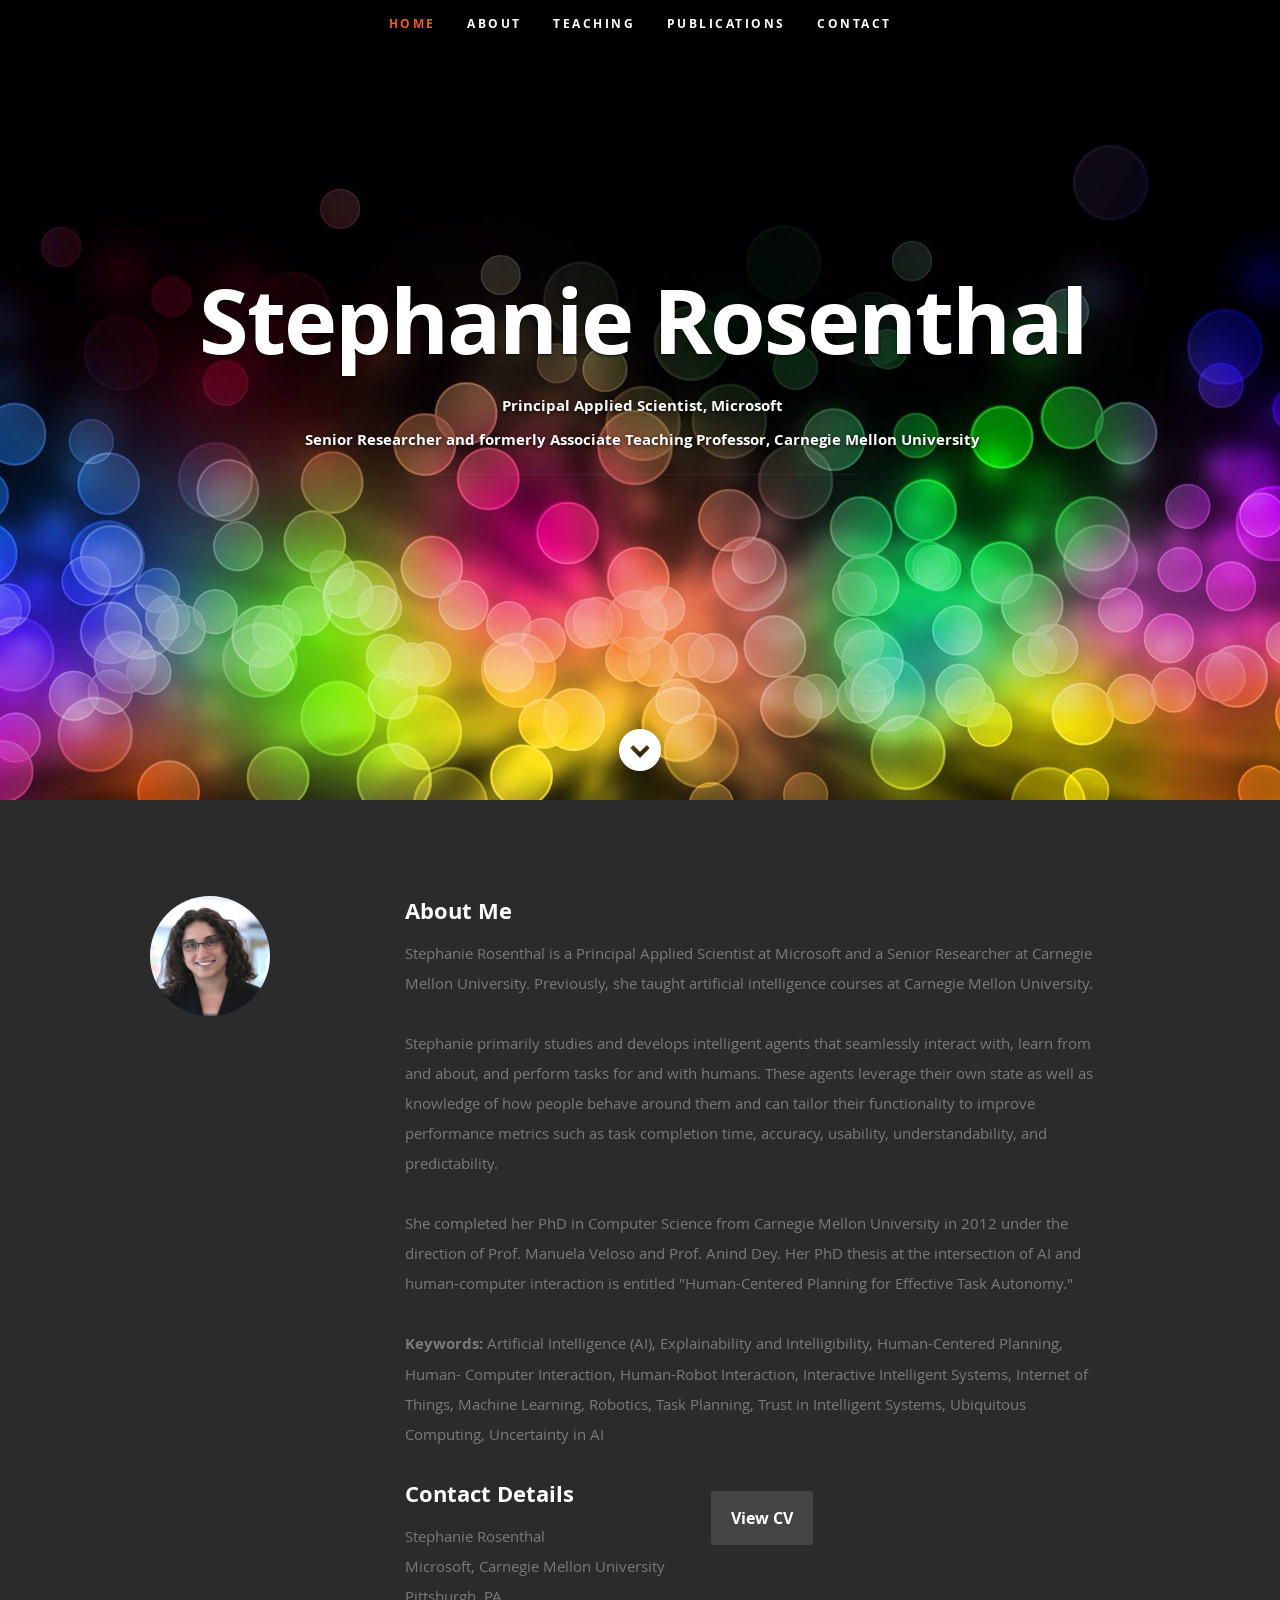
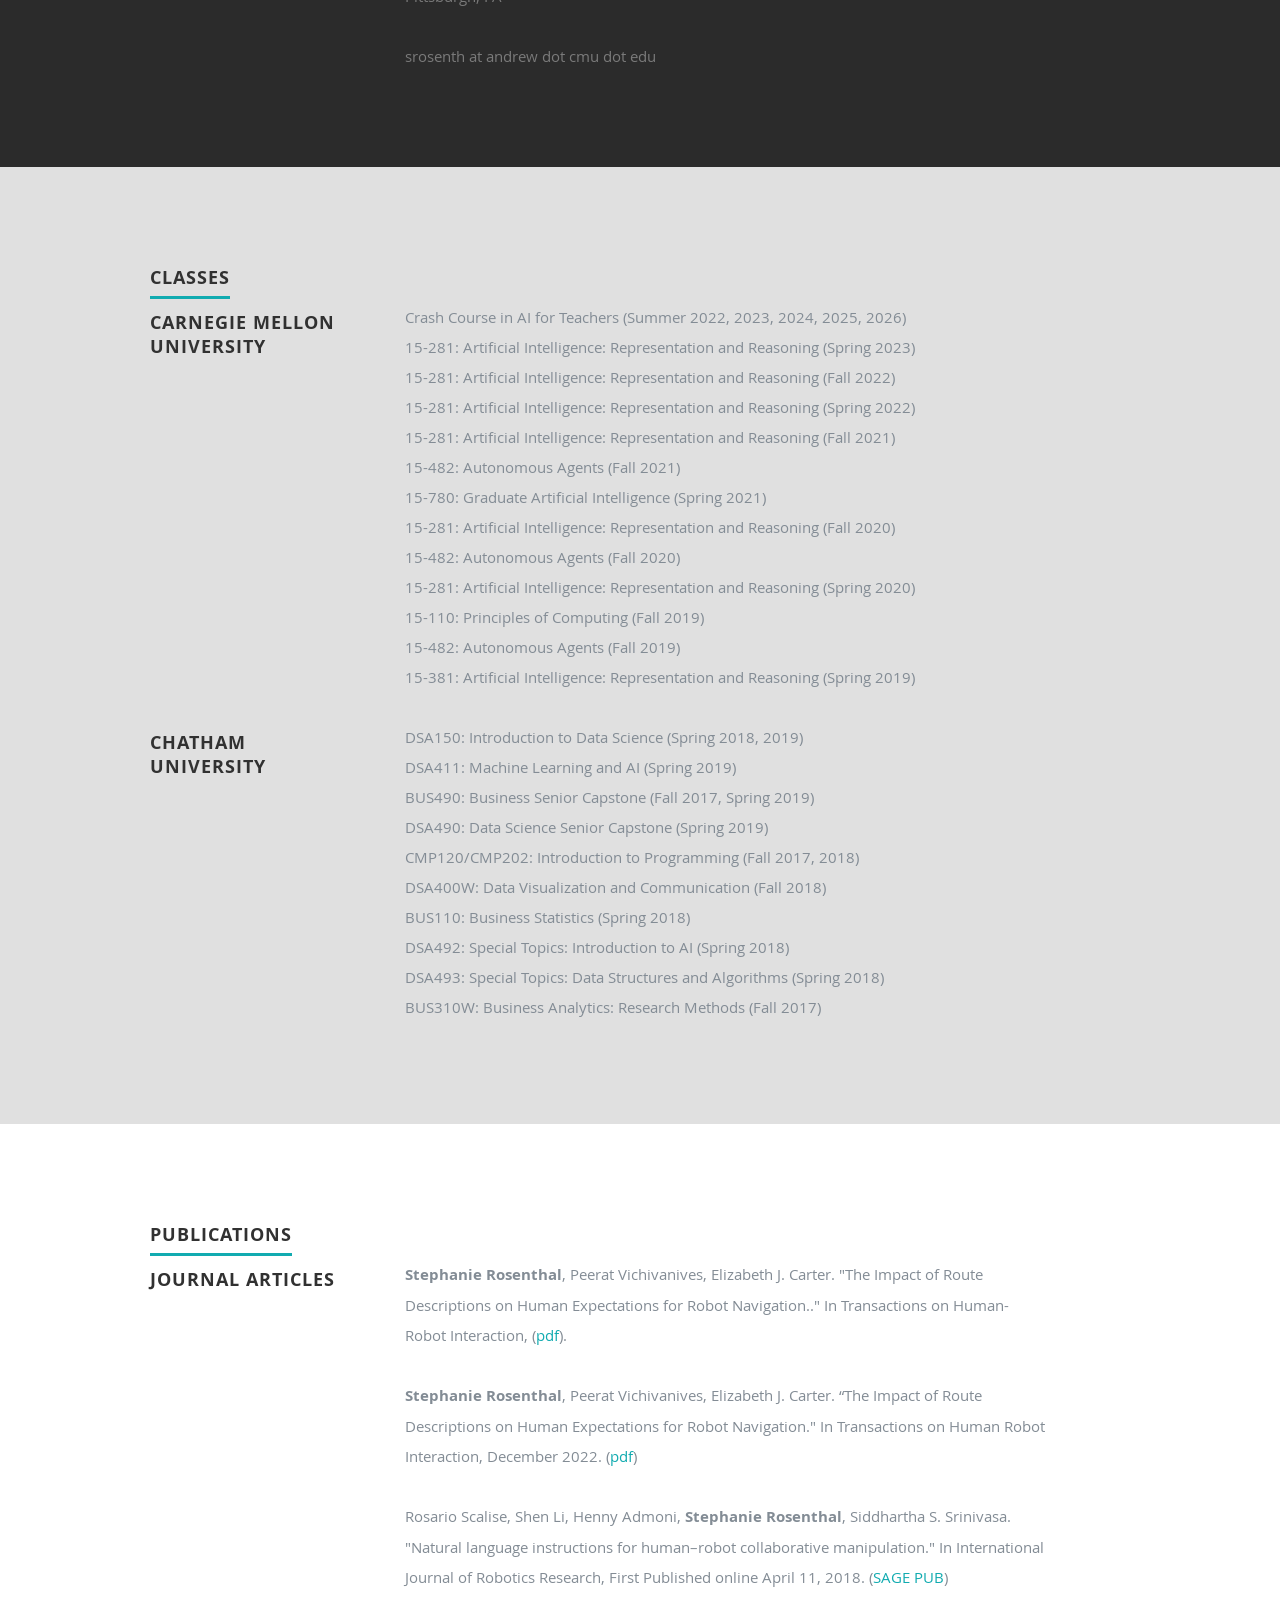
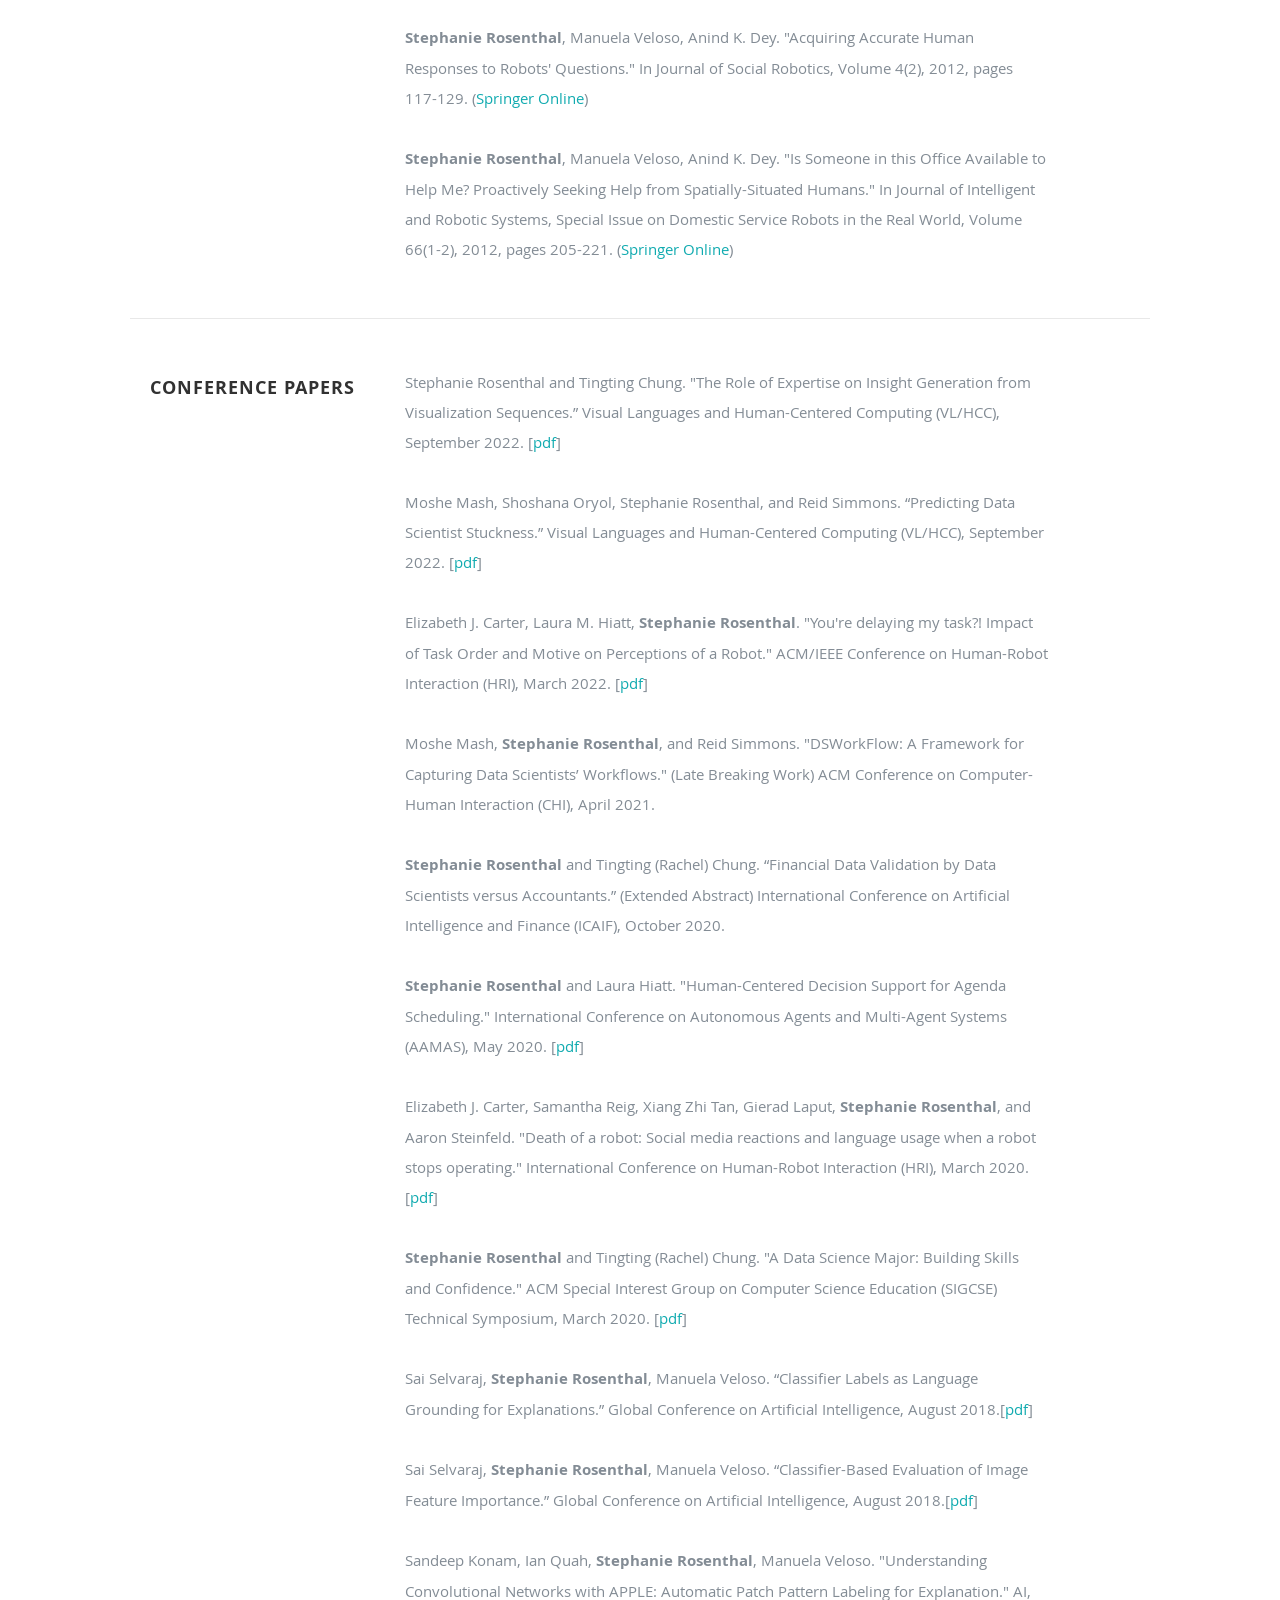
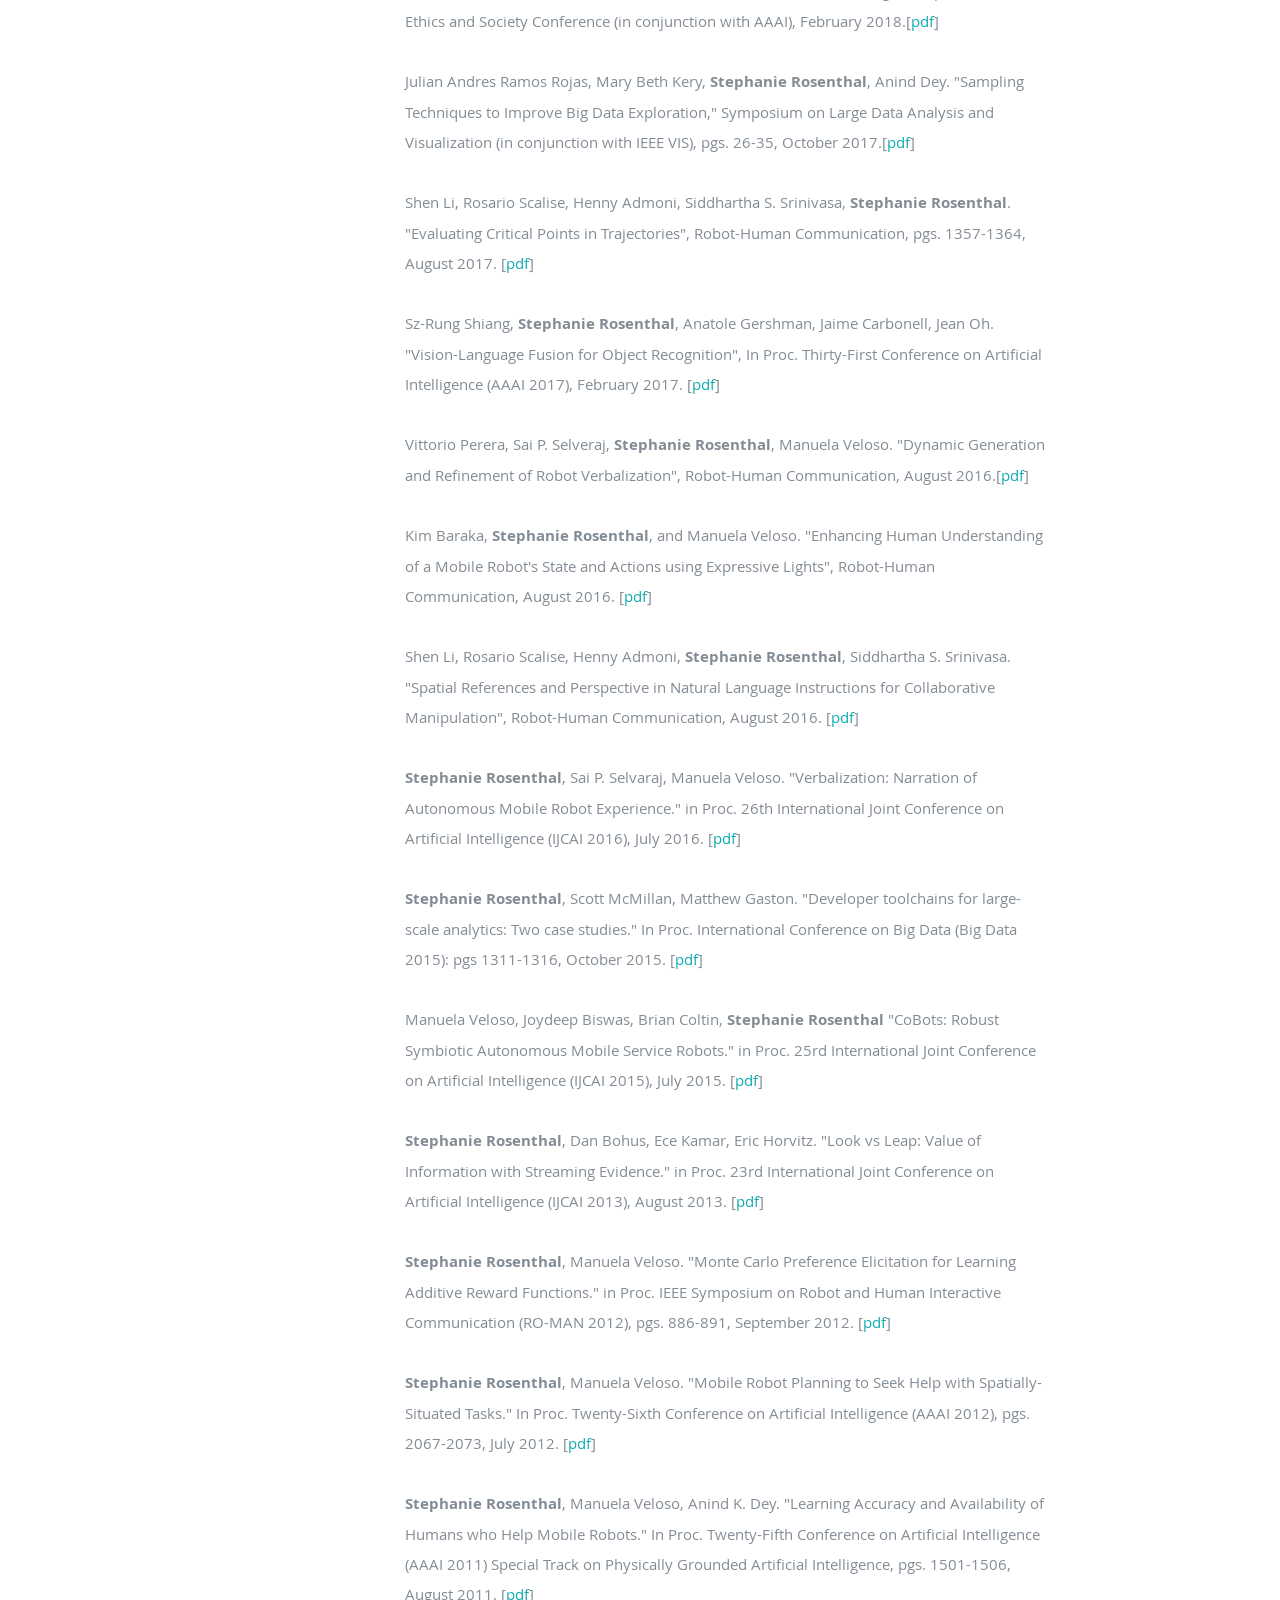
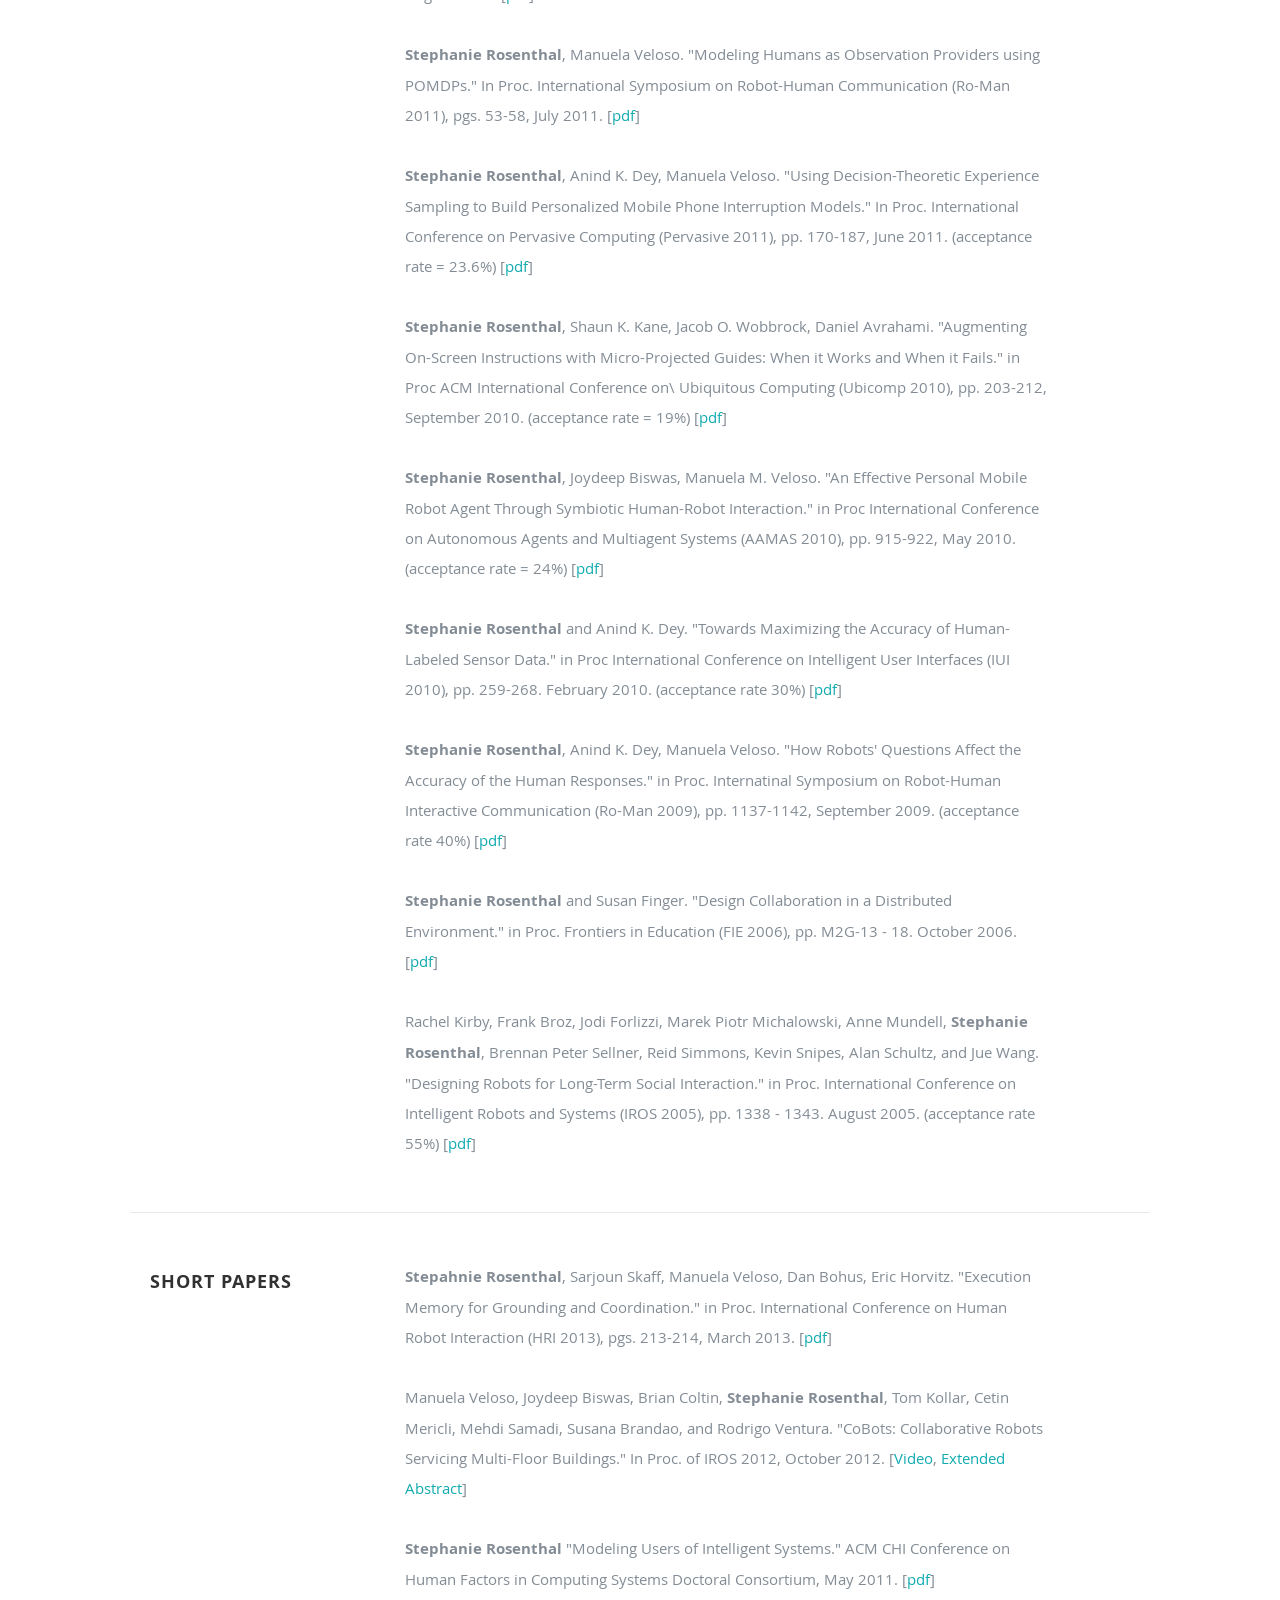
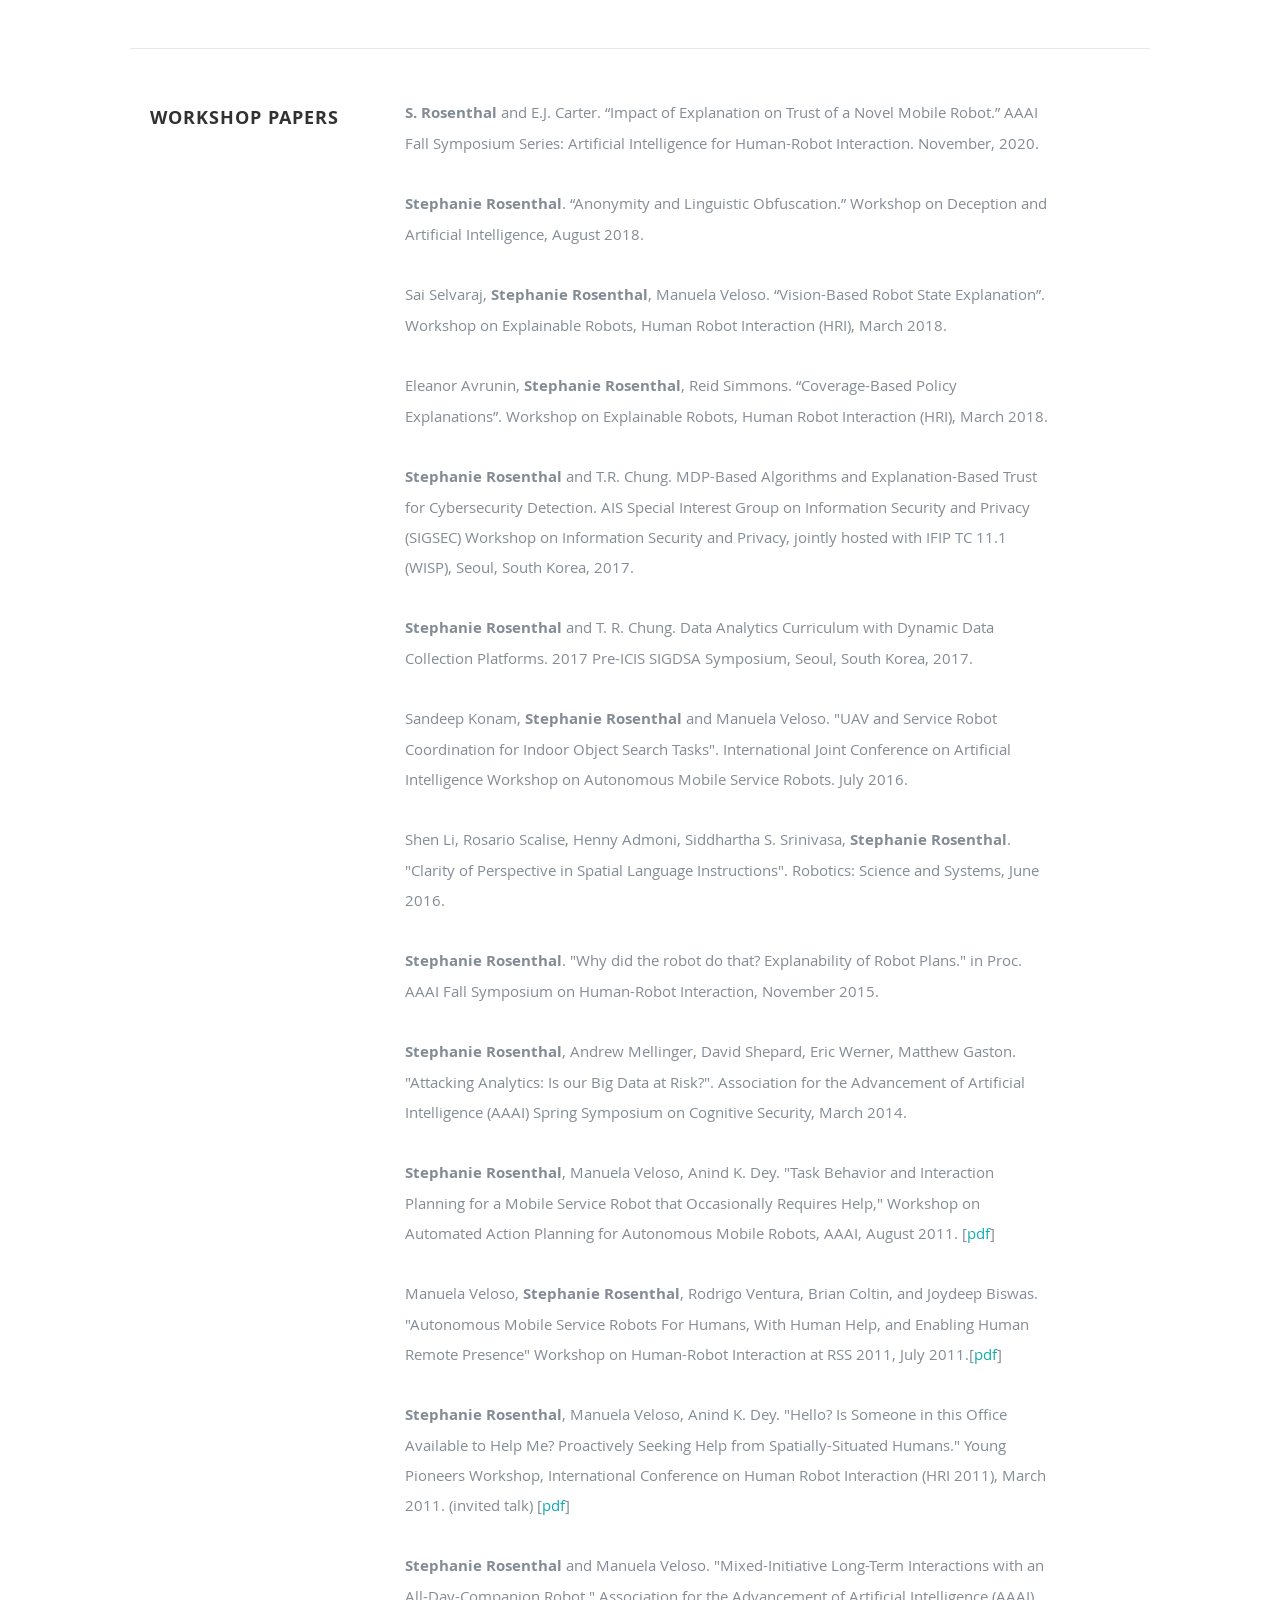
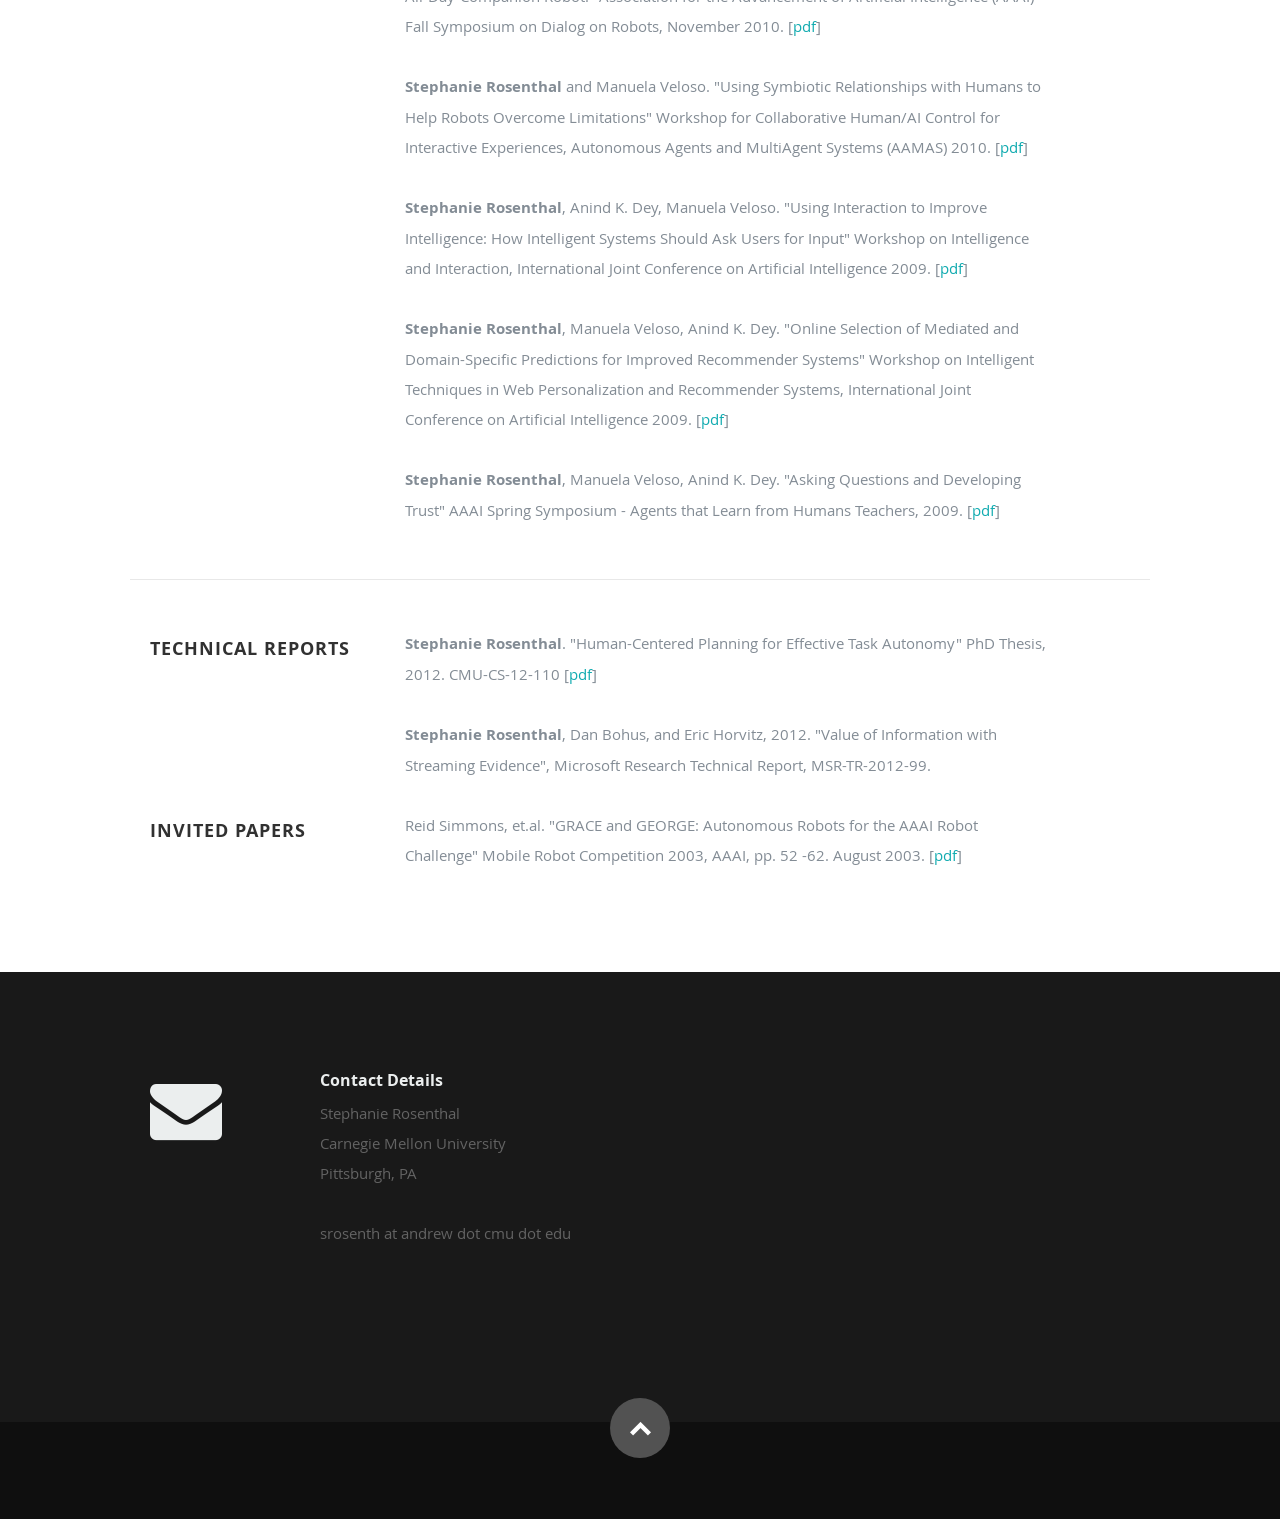
==== commit 150c9e7b: "links" ====
--- a/index.html
+++ b/index.html
@@ -243,7 +243,7 @@
 
                <div class="twelve columns">
 		 <p><b>Stephanie Rosenthal</b>, Peerat Vichivanives, Elizabeth J. Carter. "The Impact of Route Descriptions on Human Expectations for Robot Navigation.." In Transactions on Human-Robot Interaction, (<a href="papers/RosenthalHRI2024.pdf">pdf</a>). </p>
-				   <p><b>Stephanie Rosenthal</b>, Peerat Vichivanives, Elizabeth J. Carter. “The Impact of Route Descriptions on Human Expectations for Robot Navigation." In Transactions on Human Robot Interaction, December 2022. (<a href="papers/Rosenthal_THRI2022.pdf">pdf</a> </p>
+				   <p><b>Stephanie Rosenthal</b>, Peerat Vichivanives, Elizabeth J. Carter. “The Impact of Route Descriptions on Human Expectations for Robot Navigation." In Transactions on Human Robot Interaction, December 2022. (<a href="papers/Rosenthal_THRI2022.pdf">pdf</a>) </p>
 		 <p>Rosario Scalise, Shen Li, Henny Admoni, <b>Stephanie Rosenthal</b>, Siddhartha S. Srinivasa. "Natural language instructions for human–robot collaborative manipulation." In International Journal of Robotics Research, First Published online April 11, 2018. (<a href="http://journals.sagepub.com/doi/pdf/10.1177/0278364918760992">SAGE PUB</a>) </p>
 
 		 <p><b>Stephanie Rosenthal</b>, Manuela Veloso, Anind K. Dey. "Acquiring Accurate Human Responses to Robots' Questions." In Journal of Social Robotics, Volume 4(2), 2012, pages 117-129. (<a href="http://www.springerlink.com/content/m4745mp121k46667/">Springer Online</a>) </p>
@@ -288,7 +288,7 @@
 <p>Sz-Rung Shiang, <b>Stephanie Rosenthal</b>, Anatole Gershman, Jaime Carbonell, Jean Oh. "Vision-Language Fusion for Object Recognition", In Proc. Thirty-First Conference on Artificial Intelligence (AAAI 2017), February 2017. [<a href="papers/Rosenthal_AAAI17.pdf">pdf</a>]</p>
 <p  >Vittorio Perera, Sai P. Selveraj, <b>Stephanie Rosenthal</b>, Manuela Veloso. "Dynamic Generation and Refinement of Robot Verbalization", Robot-Human Communication, August 2016.[<a href="papers/RosenthalPerera_ROMAN16.pdf">pdf</a>]</p>
 <p  >Kim Baraka, <b>Stephanie Rosenthal</b>, and Manuela Veloso. "Enhancing Human Understanding of a Mobile Robot's State and Actions using Expressive Lights", Robot-Human Communication, August 2016. [<a href="papers/RosenthalBaraka_ROMAN16.pdf">pdf</a>]</p>
-<p  >Shen Li, Rosario Scalise, Henny Admoni, <b>Stephanie Rosenthal</b>, Siddhartha S. Srinivasa. "Spatial References and Perspective in Natural Language Instructions for Collaborative Manipulation", Robot-Human Communication, August 2016. [<a href="RosenthalLi_RoMan16.pdf">pdf</a>]</p>
+<p  >Shen Li, Rosario Scalise, Henny Admoni, <b>Stephanie Rosenthal</b>, Siddhartha S. Srinivasa. "Spatial References and Perspective in Natural Language Instructions for Collaborative Manipulation", Robot-Human Communication, August 2016. [<a href="papers/RosenthalLi_RoMan16.pdf">pdf</a>]</p>
 <p  ><b>Stephanie Rosenthal</b>, Sai P. Selvaraj, Manuela Veloso. "Verbalization: Narration of Autonomous Mobile Robot Experience." in Proc. 26th International Joint Conference on Artificial Intelligence (IJCAI 2016), July 2016. [<a href="http://www.ijcai.org/Proceedings/16/Papers/127.pdf">pdf</a>]</p>
 <p  ><b>Stephanie Rosenthal</b>, Scott McMillan, Matthew Gaston. "Developer toolchains for large-scale analytics: Two case studies." In Proc. International Conference on Big Data (Big Data 2015): pgs 1311-1316, October 2015. [<a href="http://ieeexplore.ieee.org/abstract/document/7363887/">pdf</a>]</p>
 <p  >Manuela Veloso, Joydeep Biswas, Brian Coltin, <b>Stephanie Rosenthal</b> "CoBots: Robust Symbiotic Autonomous Mobile Service Robots." in Proc. 25rd International Joint Conference on Artificial Intelligence (IJCAI 2015), July 2015. [<a href="http://dl.acm.org/citation.cfm?id=2832901">pdf</a>]</p>
